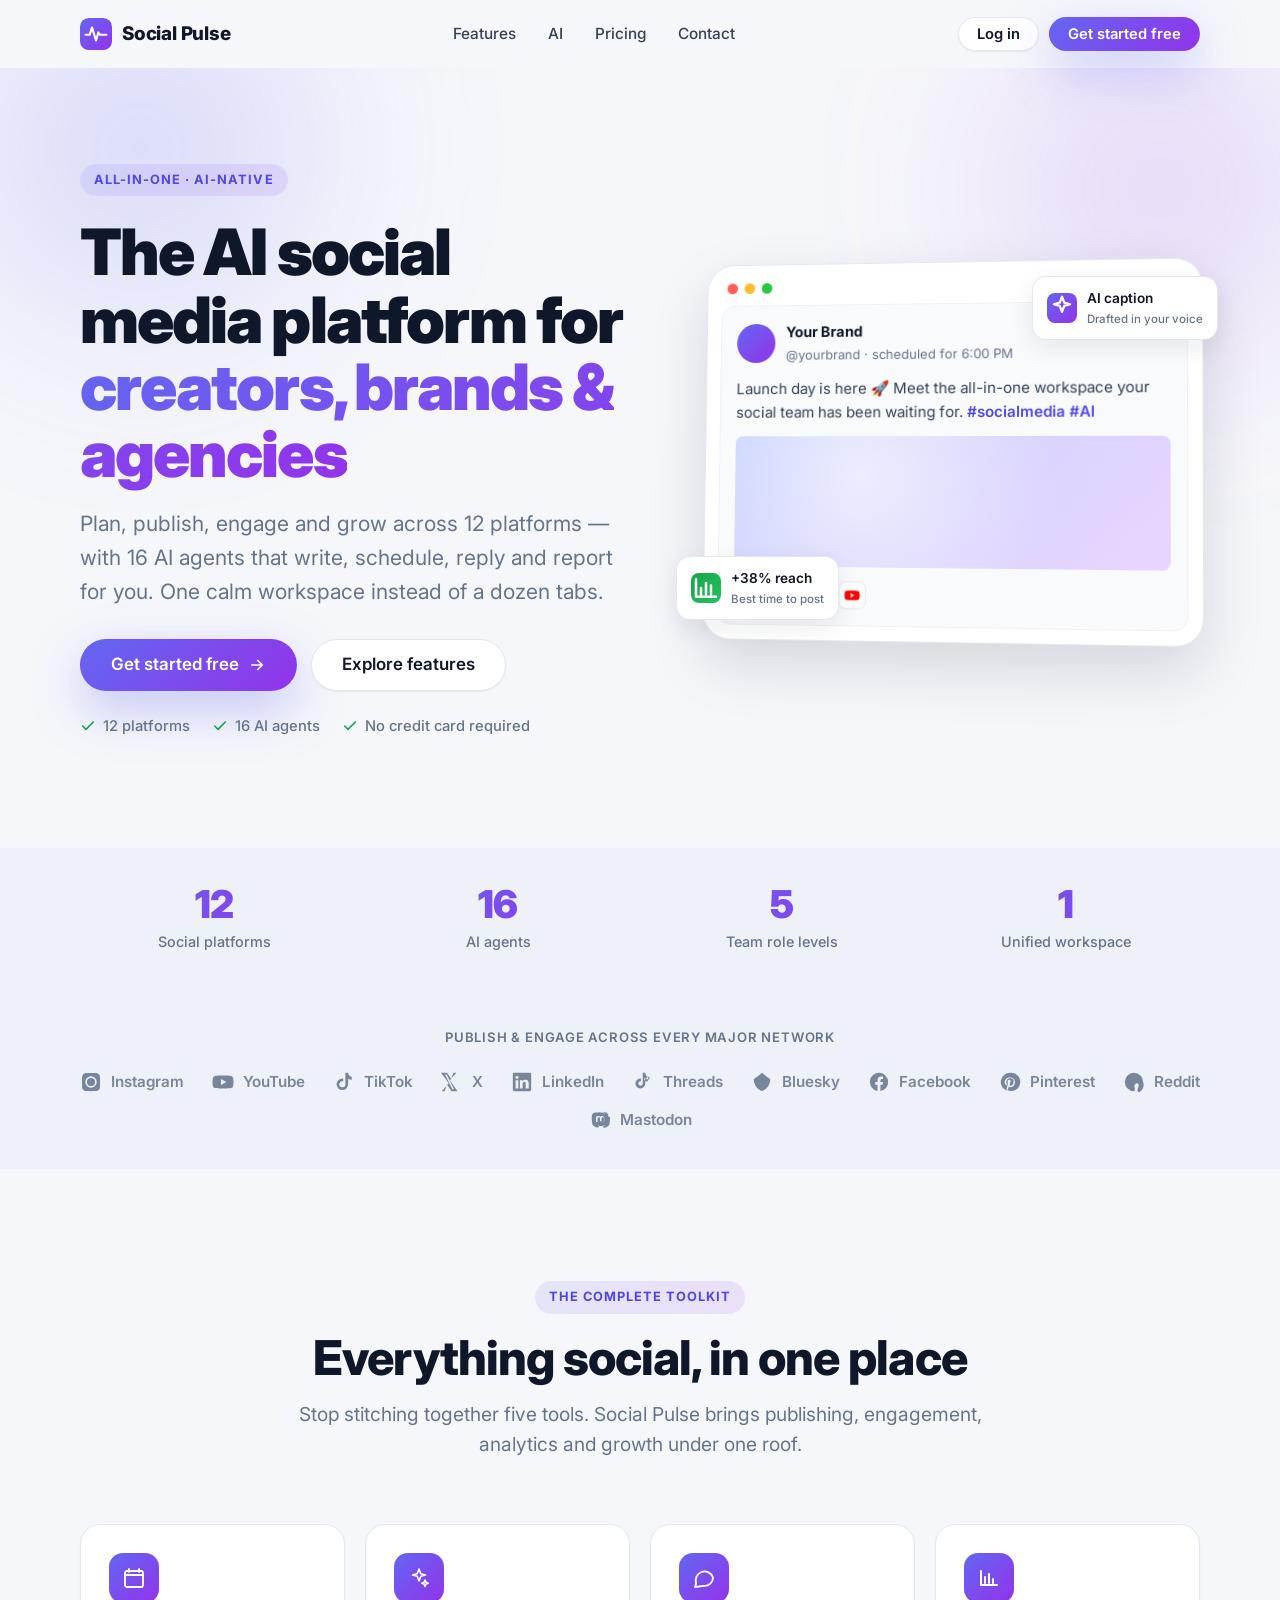
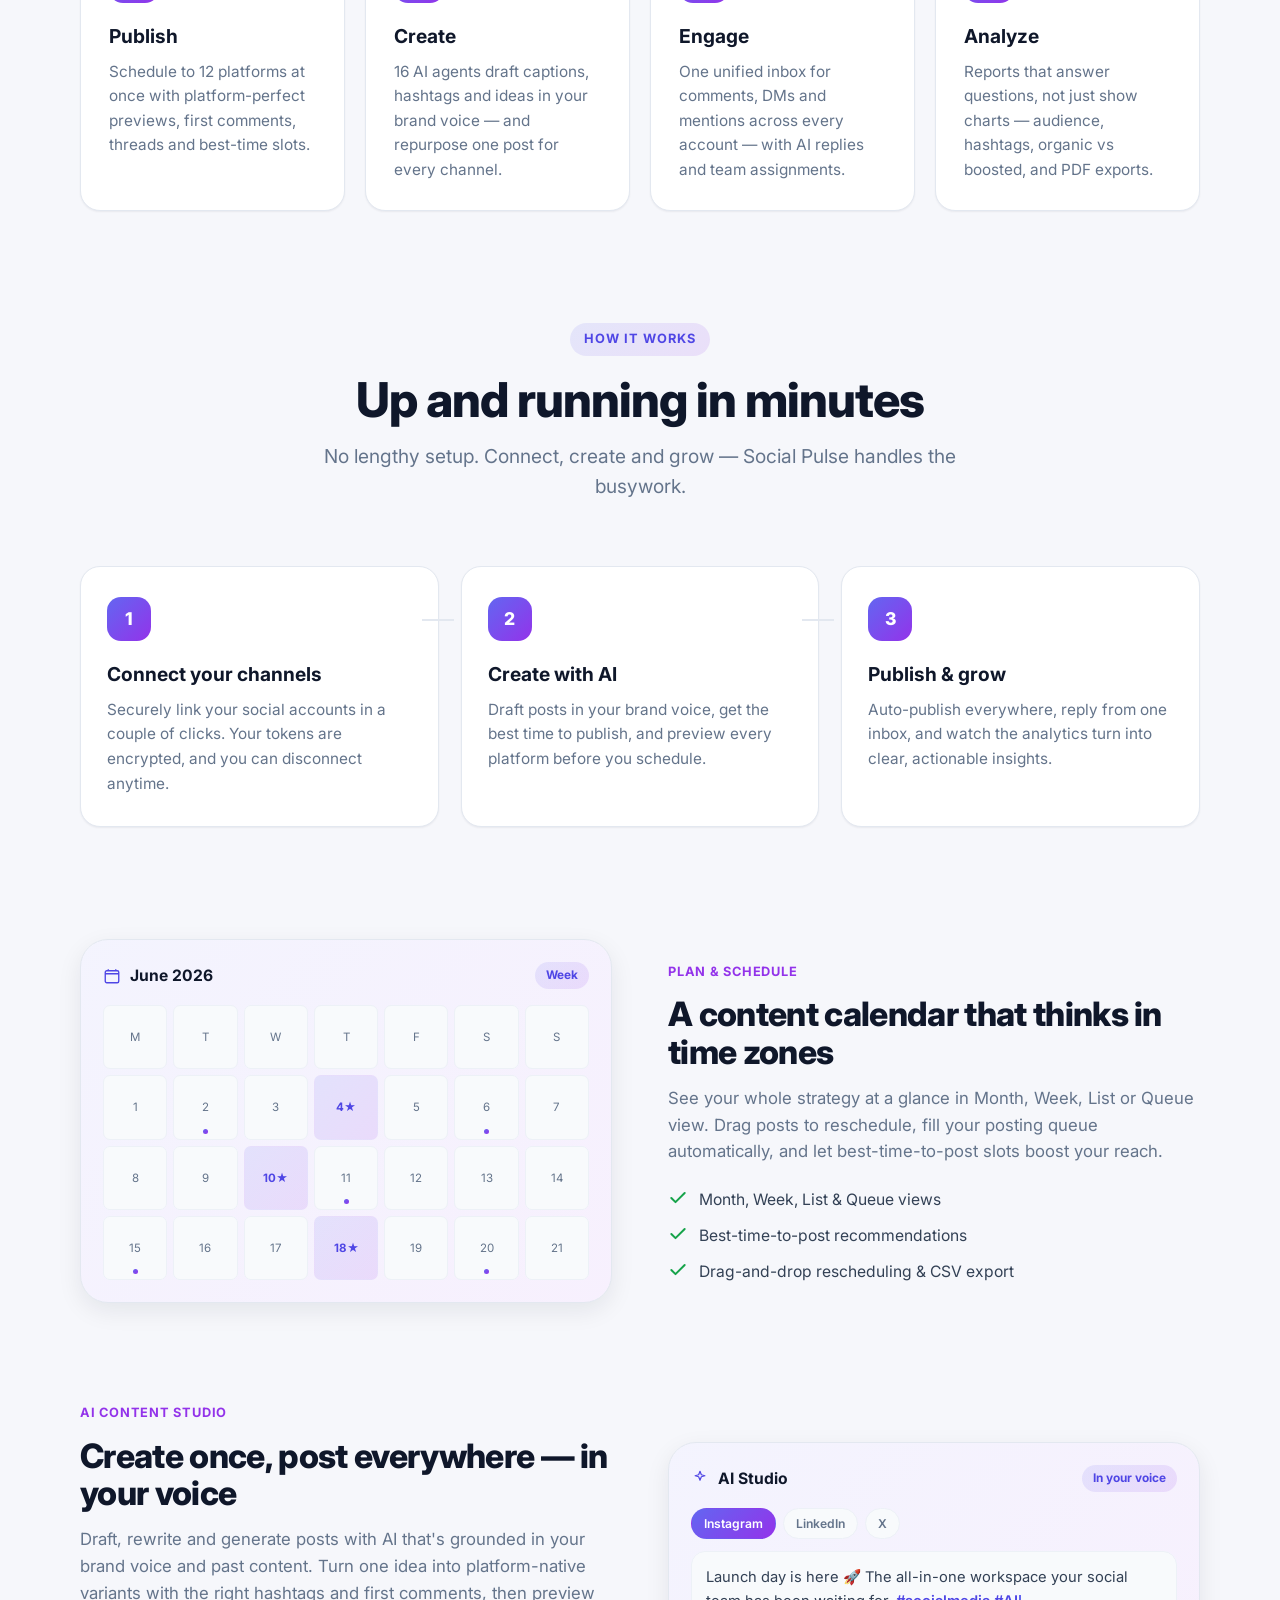
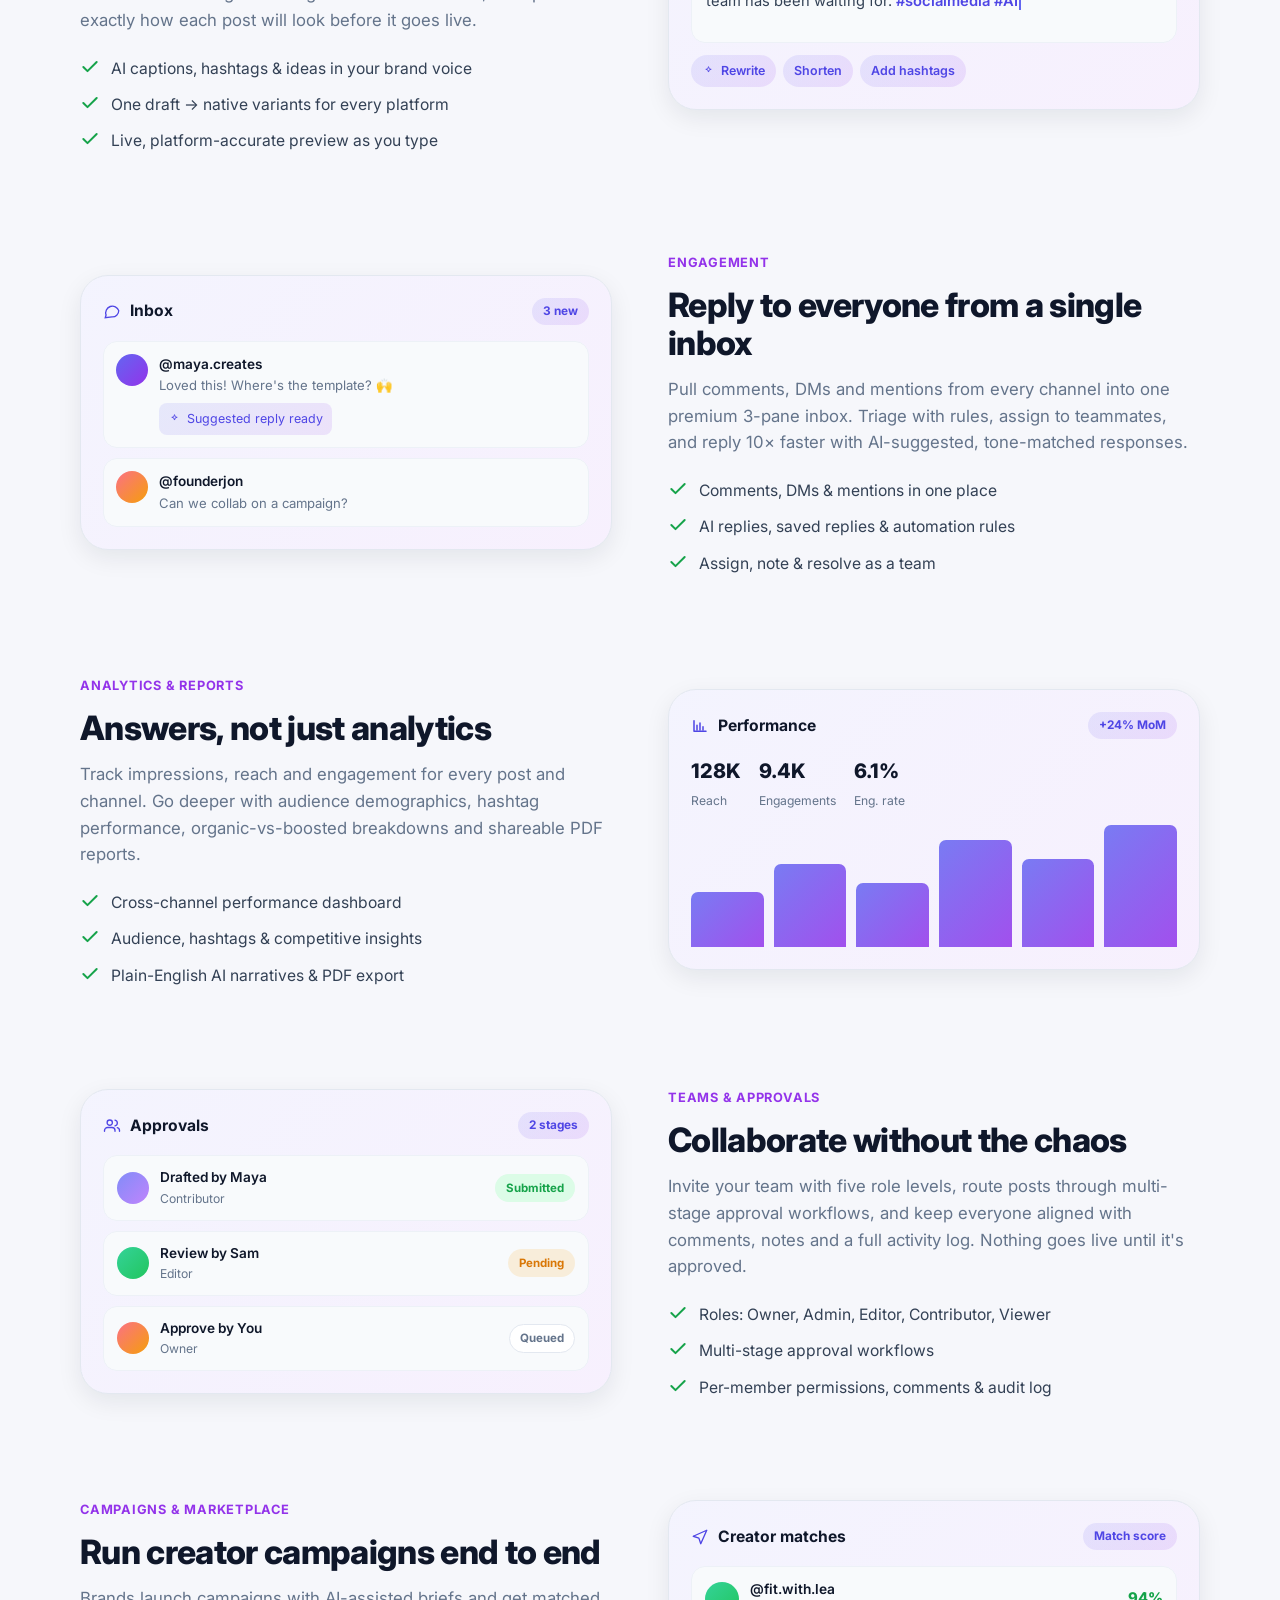
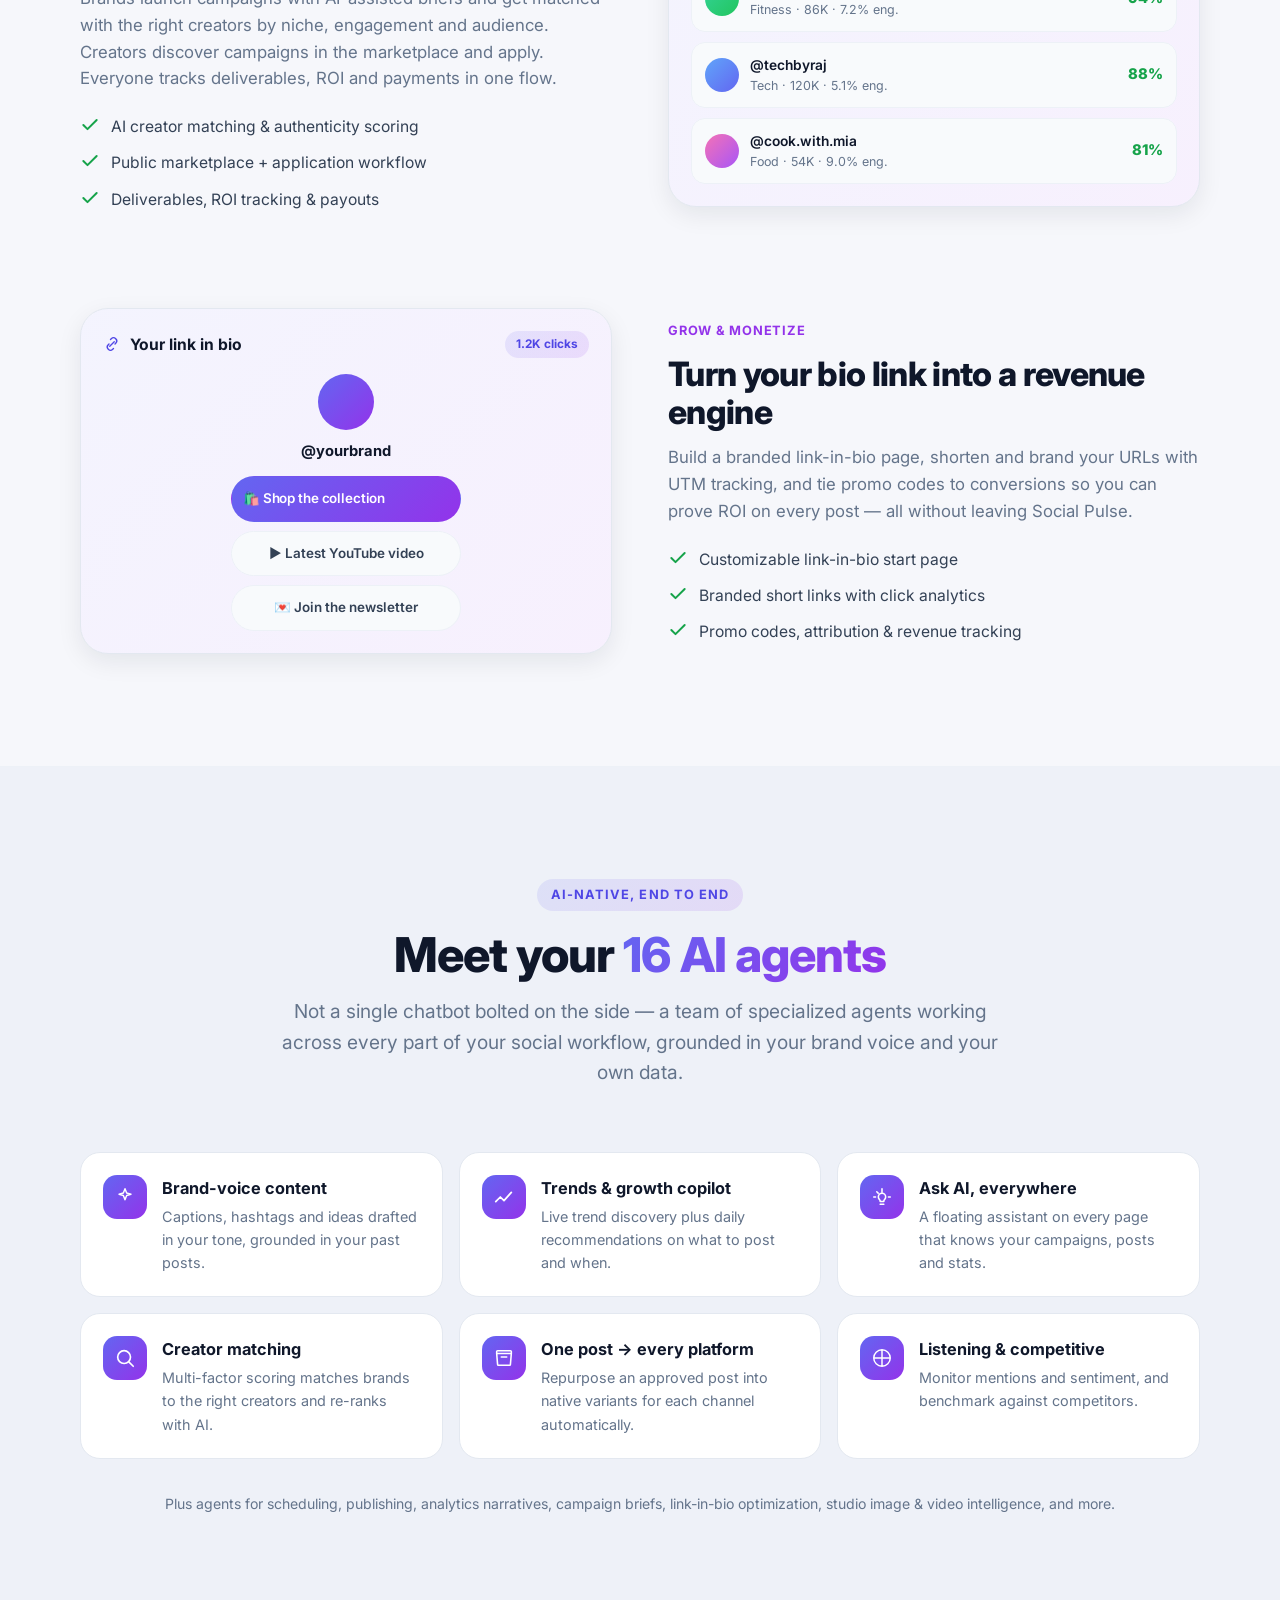
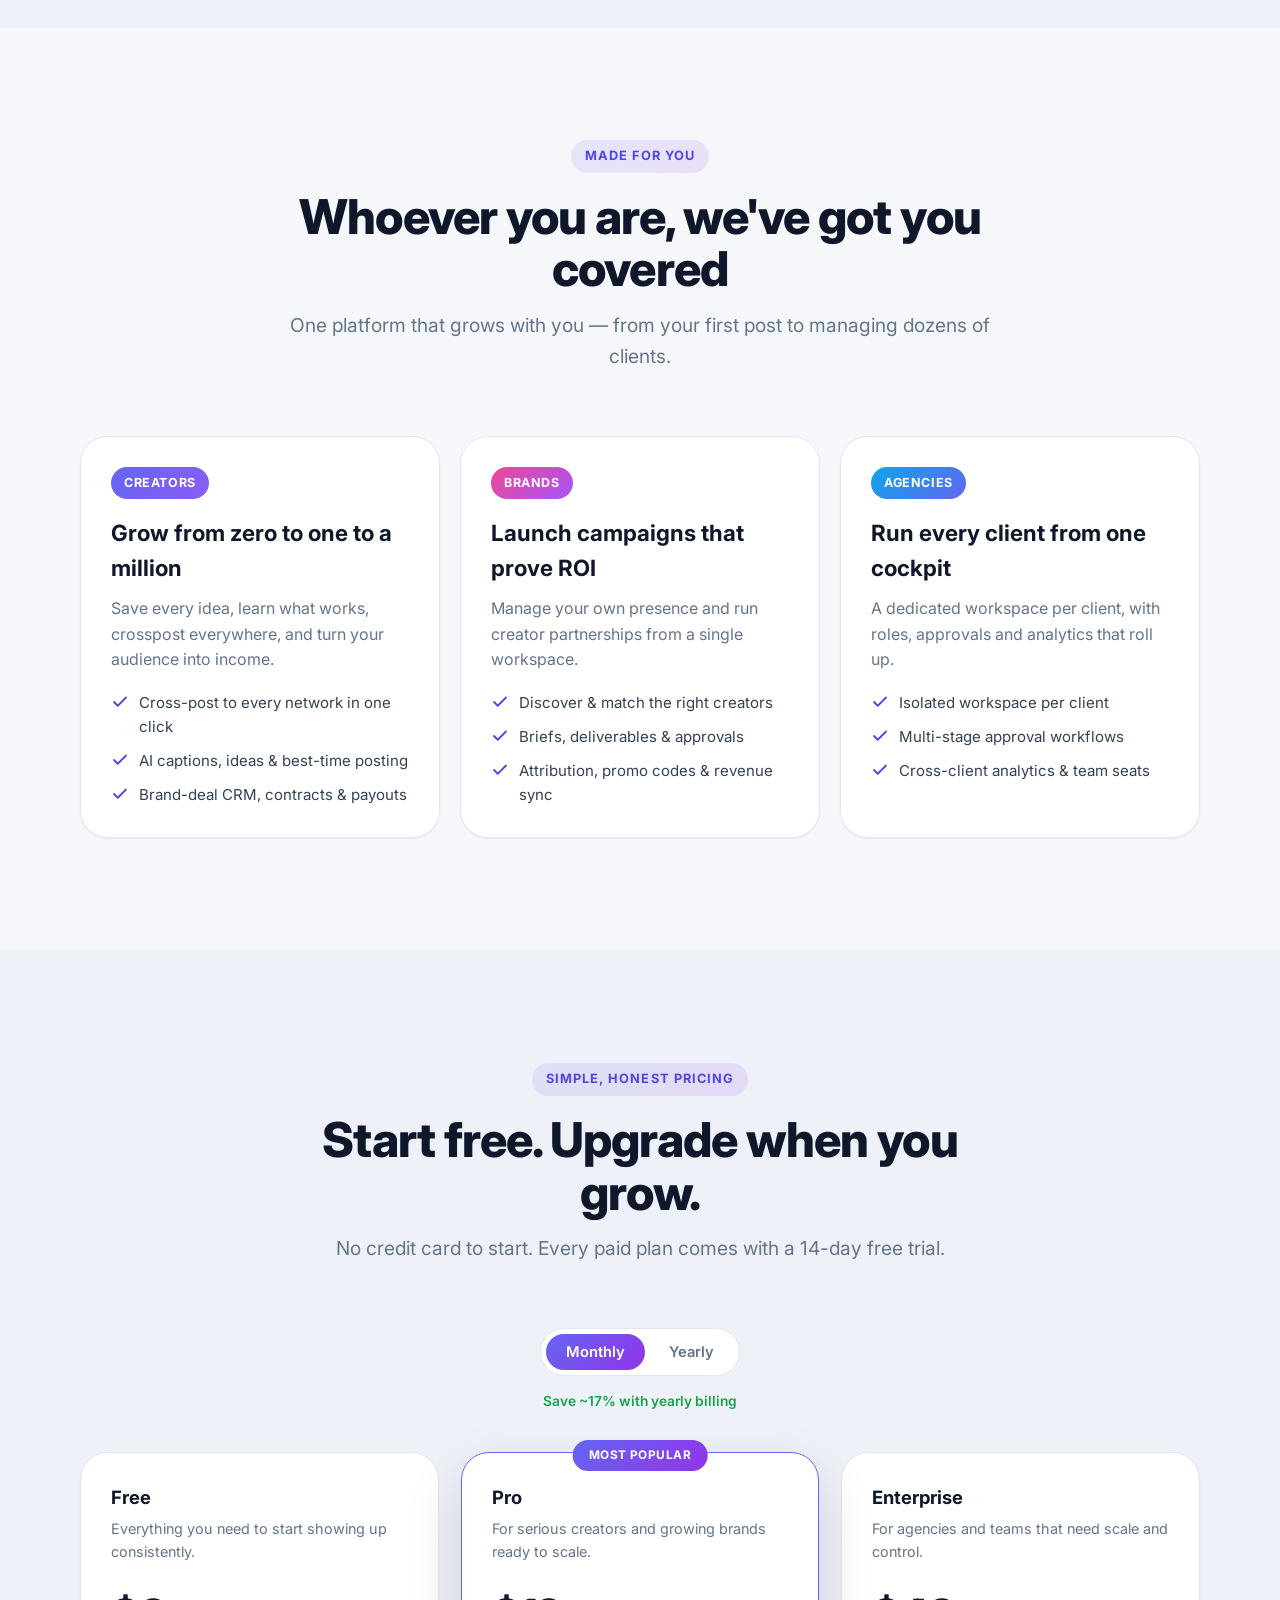
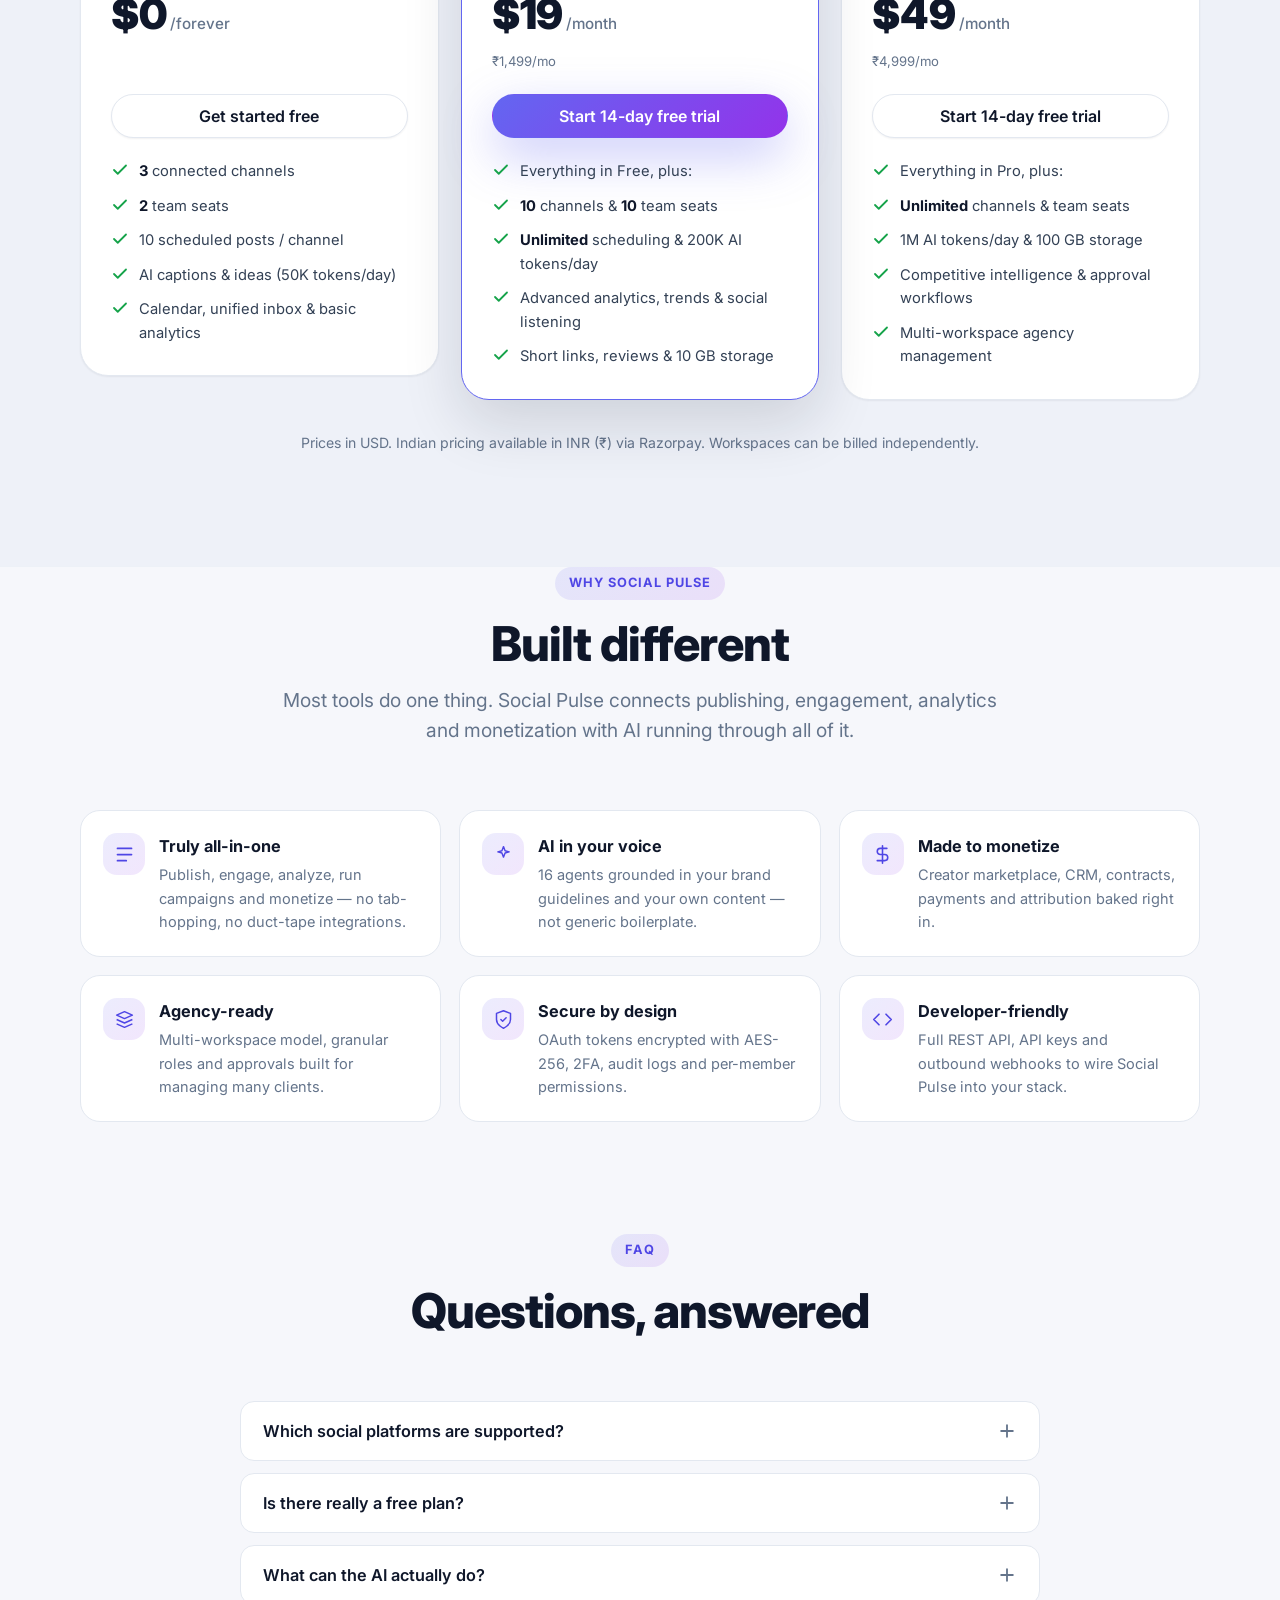
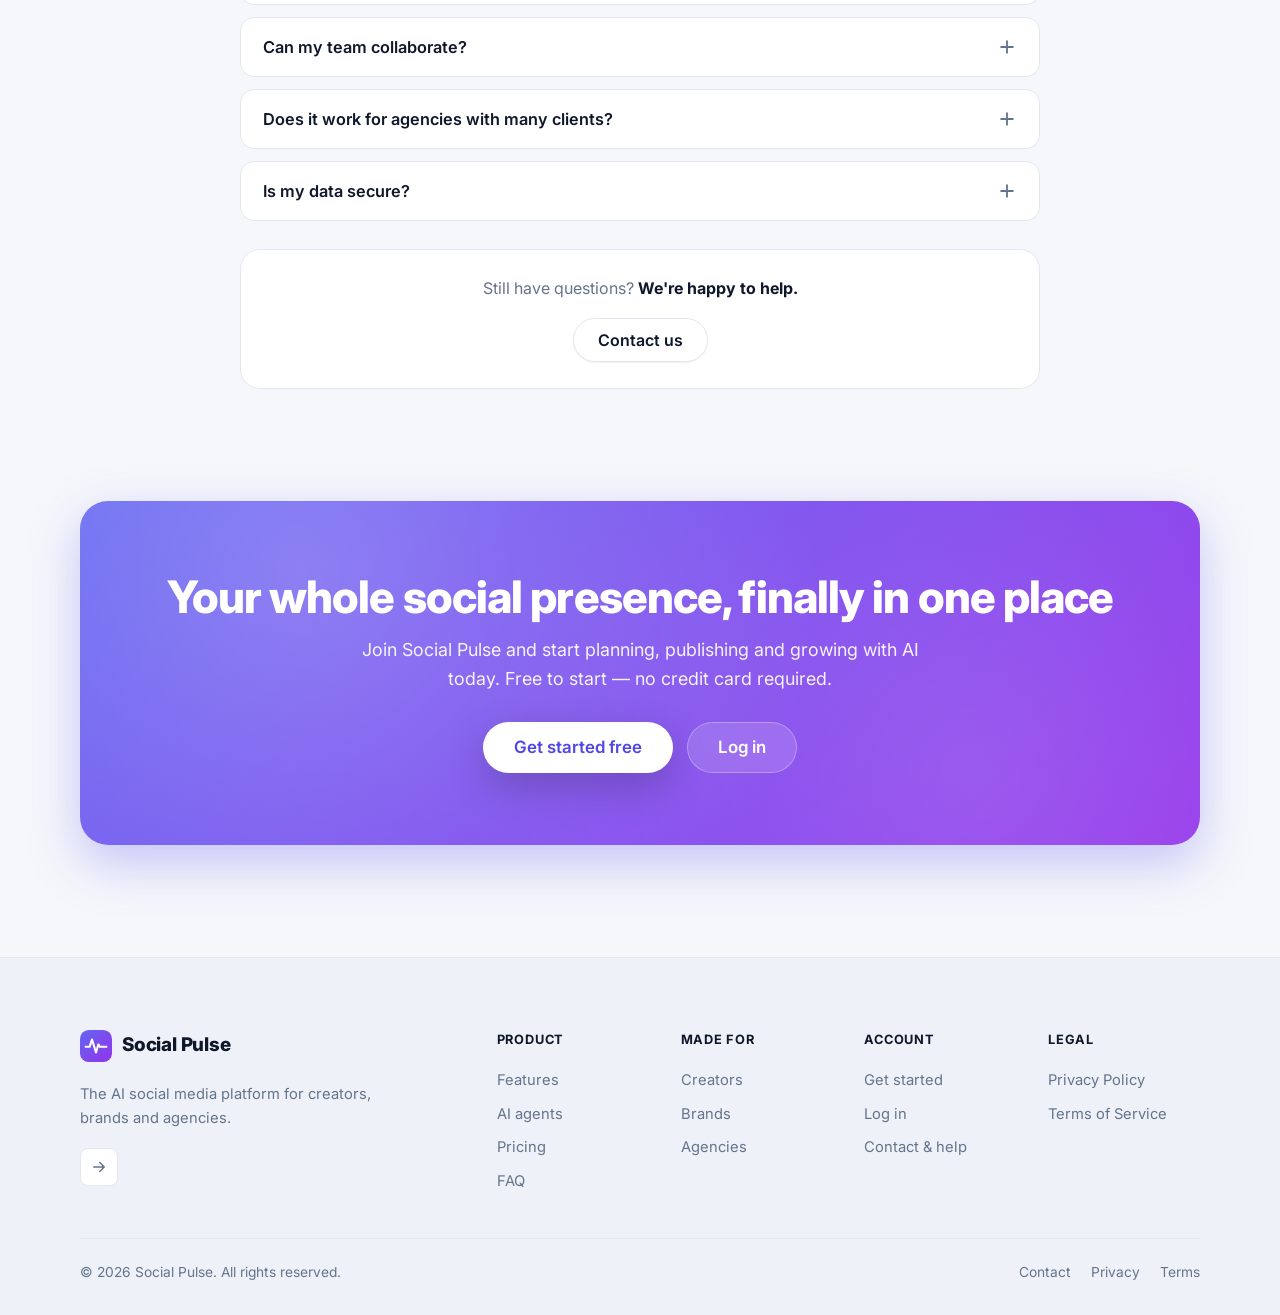
==== index.html @ da322bde "landing" ====
<!DOCTYPE html>
<html lang="en">
<head>
  <meta charset="UTF-8" />
  <meta name="viewport" content="width=device-width, initial-scale=1.0" />
  <script>document.documentElement.classList.add('js');</script>

  <!-- Primary SEO -->
  <title>Social Pulse — AI Social Media Management for Creators, Brands &amp; Agencies</title>
  <meta name="description" content="Social Pulse is the all-in-one AI social media platform. Schedule and publish to 12 platforms, reply from one unified inbox, run creator campaigns, and grow faster with 16 AI agents. Free plan — no credit card required." />
  <meta name="keywords" content="social media management, AI social media, schedule posts, social media scheduler, content calendar, creator marketplace, social media analytics, unified inbox, link in bio, Buffer alternative, Hootsuite alternative" />
  <meta name="author" content="Social Pulse" />
  <meta name="robots" content="index, follow, max-image-preview:large" />
  <meta name="theme-color" content="#6366f1" />
  <link rel="canonical" href="https://socialpulsecrm.com/" />

  <!-- Open Graph -->
  <meta property="og:type" content="website" />
  <meta property="og:site_name" content="Social Pulse" />
  <meta property="og:title" content="Social Pulse — AI Social Media Management for Creators, Brands &amp; Agencies" />
  <meta property="og:description" content="Plan, publish, engage and grow across 12 platforms — with 16 AI agents that write, schedule, reply and report for you. Free plan, no credit card." />
  <meta property="og:url" content="https://socialpulsecrm.com/" />
  <meta property="og:image" content="https://socialpulsecrm.com/assets/og-image.svg" />
  <meta property="og:image:type" content="image/svg+xml" />
  <meta property="og:image:width" content="1200" />
  <meta property="og:image:height" content="630" />
  <meta property="og:image:alt" content="Social Pulse — AI social media management platform" />

  <!-- Twitter -->
  <meta name="twitter:card" content="summary_large_image" />
  <meta name="twitter:title" content="Social Pulse — AI Social Media Management" />
  <meta name="twitter:description" content="Plan, publish, engage and grow across 12 platforms with 16 AI agents. Free plan, no credit card." />
  <meta name="twitter:image" content="https://socialpulsecrm.com/assets/og-image.svg" />

  <!-- Icons / manifest -->
  <link rel="icon" href="/assets/favicon.svg" type="image/svg+xml" />
  <link rel="apple-touch-icon" href="/assets/favicon.svg" />
  <link rel="manifest" href="/site.webmanifest" />

  <!-- Fonts (non-blocking) -->
  <link rel="preconnect" href="https://fonts.googleapis.com" />
  <link rel="preconnect" href="https://fonts.gstatic.com" crossorigin />
  <link rel="preload" as="style" href="https://fonts.googleapis.com/css2?family=Inter:wght@400;500;600;700;800;900&display=swap" onload="this.onload=null;this.rel='stylesheet'" />
  <noscript><link rel="stylesheet" href="https://fonts.googleapis.com/css2?family=Inter:wght@400;500;600;700;800;900&display=swap" /></noscript>

  <!-- Styles (modular — see /css) -->
  <link rel="stylesheet" href="/css/tokens.css" />
  <link rel="stylesheet" href="/css/base.css" />
  <link rel="stylesheet" href="/css/buttons.css" />
  <link rel="stylesheet" href="/css/nav.css" />
  <link rel="stylesheet" href="/css/hero.css" />
  <link rel="stylesheet" href="/css/features.css" />
  <link rel="stylesheet" href="/css/ai.css" />
  <link rel="stylesheet" href="/css/audience.css" />
  <link rel="stylesheet" href="/css/pricing.css" />
  <link rel="stylesheet" href="/css/faq.css" />
  <link rel="stylesheet" href="/css/footer.css" />

  <!-- Structured data -->
  <script type="application/ld+json">
  {
    "@context": "https://schema.org",
    "@graph": [
      {
        "@type": "Organization",
        "@id": "https://socialpulsecrm.com/#org",
        "name": "Social Pulse",
        "url": "https://socialpulsecrm.com/",
        "logo": "https://socialpulsecrm.com/assets/favicon.svg",
        "description": "All-in-one AI social media management platform for creators, brands and agencies.",
        "contactPoint": {
          "@type": "ContactPoint",
          "contactType": "customer support",
          "email": "support@socialpulsecrm.com",
          "url": "https://socialpulsecrm.com/contact/"
        }
      },
      {
        "@type": "SoftwareApplication",
        "name": "Social Pulse",
        "applicationCategory": "BusinessApplication",
        "operatingSystem": "Web",
        "url": "https://socialpulsecrm.com/",
        "description": "Schedule and publish to 12 platforms, reply from one unified inbox, run creator campaigns, and grow with 16 AI agents.",
        "offers": [
          { "@type": "Offer", "name": "Free", "price": "0", "priceCurrency": "USD" },
          { "@type": "Offer", "name": "Pro", "price": "19", "priceCurrency": "USD" },
          { "@type": "Offer", "name": "Enterprise", "price": "49", "priceCurrency": "USD" }
        ],
        "featureList": "Multi-platform scheduling, AI content generation, unified inbox, analytics and reports, creator campaigns and marketplace, team collaboration and approvals, link-in-bio"
      },
      {
        "@type": "FAQPage",
        "mainEntity": [
          { "@type": "Question", "name": "Which social platforms does Social Pulse support?", "acceptedAnswer": { "@type": "Answer", "text": "Social Pulse publishes to 12 platforms: Instagram, YouTube, TikTok, X (Twitter), LinkedIn, Threads, Bluesky, Facebook Pages, Facebook Groups, Pinterest, Reddit and Mastodon. You can also manage Email, WhatsApp and Google Business conversations from the unified inbox." } },
          { "@type": "Question", "name": "Is there a free plan?", "acceptedAnswer": { "@type": "Answer", "text": "Yes. The Free plan includes 3 connected channels, 2 team seats, AI assistance, the content calendar, the unified inbox and basic analytics — with no credit card required." } },
          { "@type": "Question", "name": "What can the AI do?", "acceptedAnswer": { "@type": "Answer", "text": "Social Pulse ships 16 AI agents that draft captions and hashtags in your brand voice, recommend the best time to post, surface trends, suggest replies, match creators to campaigns, repurpose one post into platform-native variants, and turn analytics into plain-English insights." } },
          { "@type": "Question", "name": "Can my team collaborate?", "acceptedAnswer": { "@type": "Answer", "text": "Yes. Invite teammates with five role levels (Owner, Admin, Editor, Contributor, Viewer), run multi-stage approval workflows, and customise permissions per member." } },
          { "@type": "Question", "name": "Can agencies manage multiple clients?", "acceptedAnswer": { "@type": "Answer", "text": "Yes. Agencies get a separate workspace per client, roles and approvals per workspace, shared channels, and cross-client analytics in one place." } },
          { "@type": "Question", "name": "Is my data secure?", "acceptedAnswer": { "@type": "Answer", "text": "All OAuth tokens are encrypted at rest with AES-256-GCM, data is stored in secured PostgreSQL databases, and you can disconnect any account or delete your data at any time." } }
        ]
      }
    ]
  }
  </script>
</head>

<body>
  <a class="skip-link" href="#main">Skip to content</a>

  <!-- ================= NAV ================= -->
  <header class="nav" id="nav">
    <div class="container nav__inner">
      <a class="brand" href="/" aria-label="Social Pulse home">
        <svg class="brand__mark" viewBox="0 0 40 40" fill="none" aria-hidden="true">
          <rect width="40" height="40" rx="11" fill="url(#bg)" />
          <path d="M7 21h5l3-9 5 16 3-10 2 3h8" stroke="#fff" stroke-width="2.6" stroke-linecap="round" stroke-linejoin="round" />
          <defs>
            <linearGradient id="bg" x1="0" y1="0" x2="40" y2="40" gradientUnits="userSpaceOnUse">
              <stop stop-color="#6366f1" /><stop offset="1" stop-color="#9333ea" />
            </linearGradient>
          </defs>
        </svg>
        Social Pulse
      </a>

      <nav class="nav__links" aria-label="Primary">
        <a href="#features">Features</a>
        <a href="#ai">AI</a>
        <a href="#pricing">Pricing</a>
        <a href="/contact/">Contact</a>
      </nav>

      <div class="nav__actions">
        <a class="btn btn-ghost btn-sm" href="https://app.socialpulsecrm.com/login">Log in</a>
        <a class="btn btn-primary btn-sm" href="https://app.socialpulsecrm.com/register">Get started free</a>
      </div>

      <button class="nav__toggle" id="navToggle" aria-label="Toggle menu" aria-expanded="false" aria-controls="navMobile">
        <span></span><span></span><span></span>
      </button>
    </div>

    <div class="nav__mobile" id="navMobile">
      <a href="#features">Features</a>
      <a href="#ai">AI</a>
      <a href="#audience">Who it's for</a>
      <a href="#pricing">Pricing</a>
      <a href="#faq">FAQ</a>
      <a href="/contact/">Contact</a>
      <div class="nav__mobile-sep"></div>
      <a class="btn btn-ghost" href="https://app.socialpulsecrm.com/login">Log in</a>
      <a class="btn btn-primary" href="https://app.socialpulsecrm.com/register">Get started free</a>
    </div>
  </header>

  <main id="main">
    <!-- ================= HERO ================= -->
    <section class="hero">
      <div class="hero__glow" aria-hidden="true"></div>
      <div class="container hero__grid">
        <div class="hero__copy reveal">
          <span class="eyebrow">All-in-one · AI-native</span>
          <h1>The AI social media platform for <span class="gradient-text">creators, brands &amp; agencies</span></h1>
          <p class="hero__sub">Plan, publish, engage and grow across 12 platforms — with 16 AI agents that write, schedule, reply and report for you. One calm workspace instead of a dozen tabs.</p>
          <div class="hero__cta">
            <a class="btn btn-primary btn-lg" href="https://app.socialpulsecrm.com/register">
              Get started free
              <svg viewBox="0 0 24 24" fill="none" aria-hidden="true"><path d="M5 12h14M13 6l6 6-6 6" stroke="currentColor" stroke-width="2.2" stroke-linecap="round" stroke-linejoin="round"/></svg>
            </a>
            <a class="btn btn-ghost btn-lg" href="#features">Explore features</a>
          </div>
          <div class="hero__trust">
            <span><svg viewBox="0 0 24 24" fill="none" aria-hidden="true"><path d="M20 6 9 17l-5-5" stroke="currentColor" stroke-width="2.4" stroke-linecap="round" stroke-linejoin="round"/></svg> 12 platforms</span>
            <span><svg viewBox="0 0 24 24" fill="none" aria-hidden="true"><path d="M20 6 9 17l-5-5" stroke="currentColor" stroke-width="2.4" stroke-linecap="round" stroke-linejoin="round"/></svg> 16 AI agents</span>
            <span><svg viewBox="0 0 24 24" fill="none" aria-hidden="true"><path d="M20 6 9 17l-5-5" stroke="currentColor" stroke-width="2.4" stroke-linecap="round" stroke-linejoin="round"/></svg> No credit card required</span>
          </div>
        </div>

        <!-- product mock -->
        <div class="hero__media reveal" aria-hidden="true">
          <div class="mock">
            <div class="mock__bar"><i></i><i></i><i></i></div>
            <div class="mock__post">
              <div class="mock__row">
                <div class="mock__avatar"></div>
                <div>
                  <div class="mock__name">Your Brand</div>
                  <div class="mock__handle">@yourbrand · scheduled for 6:00 PM</div>
                </div>
              </div>
              <p class="mock__text">Launch day is here 🚀 Meet the all-in-one workspace your social team has been waiting for. <b>#socialmedia</b> <b>#AI</b></p>
              <div class="mock__media"></div>
              <div class="mock__channels">
                <i><svg viewBox="0 0 24 24" fill="currentColor" style="color:#E1306C"><path d="M12 2.2c3.2 0 3.6 0 4.9.07 1.2.06 1.8.25 2.2.42.6.22 1 .48 1.4.9.5.4.7.8.9 1.4.2.5.4 1.1.4 2.3.1 1.3.1 1.6.1 4.8s0 3.6-.1 4.9c0 1.2-.2 1.8-.4 2.2a3.8 3.8 0 0 1-.9 1.4c-.4.5-.8.7-1.4.9-.4.2-1 .4-2.2.4-1.3.1-1.7.1-4.9.1s-3.6 0-4.9-.1c-1.2 0-1.8-.2-2.2-.4a3.8 3.8 0 0 1-1.4-.9 3.8 3.8 0 0 1-.9-1.4c-.2-.4-.4-1-.4-2.2C2.2 15.6 2.2 15.2 2.2 12s0-3.6.1-4.9c0-1.2.2-1.8.4-2.2.2-.6.5-1 .9-1.4.4-.5.8-.7 1.4-.9.4-.2 1-.4 2.2-.4C8.4 2.2 8.8 2.2 12 2.2Zm0 3.6a6.2 6.2 0 1 0 0 12.4 6.2 6.2 0 0 0 0-12.4Zm0 1.8a4.4 4.4 0 1 1 0 8.8 4.4 4.4 0 0 1 0-8.8Zm6.4-3.1a1.45 1.45 0 1 1 0 2.9 1.45 1.45 0 0 1 0-2.9Z"/></svg></i>
                <i><svg viewBox="0 0 24 24" fill="currentColor" style="color:#0A66C2"><path d="M20.5 2h-17A1.5 1.5 0 0 0 2 3.5v17A1.5 1.5 0 0 0 3.5 22h17a1.5 1.5 0 0 0 1.5-1.5v-17A1.5 1.5 0 0 0 20.5 2ZM8 19H5v-9h3v9Zm-1.5-10.3a1.75 1.75 0 1 1 0-3.5 1.75 1.75 0 0 1 0 3.5ZM19 19h-3v-4.7c0-1.1 0-2.5-1.5-2.5s-1.8 1.2-1.8 2.4V19h-3v-9h2.9v1.2h.1a3.2 3.2 0 0 1 2.9-1.6c3.1 0 3.7 2 3.7 4.7V19Z"/></svg></i>
                <i><svg viewBox="0 0 24 24" fill="currentColor" style="color:#000"><path d="M13.5 2h3.2l-7 8 8.3 12h-6.5l-5-7.4L4 22H.8l7.6-8.6L0 2h6.6l4.6 6.8L13.5 2Zm-1.1 18h1.8L6.2 3.8H4.3L12.4 20Z"/></svg></i>
                <i><svg viewBox="0 0 24 24" fill="currentColor" style="color:#FF0000"><path d="M23 7.5a3 3 0 0 0-2.1-2.1C19 4.9 12 4.9 12 4.9s-7 0-8.9.5A3 3 0 0 0 1 7.5 31 31 0 0 0 .5 12 31 31 0 0 0 1 16.5a3 3 0 0 0 2.1 2.1c1.9.5 8.9.5 8.9.5s7 0 8.9-.5a3 3 0 0 0 2.1-2.1c.4-1.5.5-4.5.5-4.5s0-3-.5-4.5ZM9.8 15.3V8.7l5.7 3.3-5.7 3.3Z"/></svg></i>
              </div>
            </div>
          </div>
          <div class="chip chip--ai">
            <span class="chip__icon"><svg viewBox="0 0 24 24" fill="none"><path d="m12 3 1.8 4.7L18.5 9l-4.7 1.3L12 15l-1.8-4.7L5.5 9l4.7-1.3L12 3Z" stroke="currentColor" stroke-width="1.8" stroke-linejoin="round"/></svg></span>
            <span>AI caption<small>Drafted in your voice</small></span>
          </div>
          <div class="chip chip--stat">
            <span class="chip__icon"><svg viewBox="0 0 24 24" fill="none"><path d="M4 19V5m0 14h16M8 17v-5m4 5V8m4 9v-7" stroke="currentColor" stroke-width="2" stroke-linecap="round" stroke-linejoin="round"/></svg></span>
            <span>+38% reach<small>Best time to post</small></span>
          </div>
        </div>
      </div>
    </section>

    <!-- ================= STATS BAND ================= -->
    <section class="stats-band">
      <div class="container">
        <div class="stats-band__grid">
          <div class="stat-item reveal"><b class="gradient-text">12</b><span>Social platforms</span></div>
          <div class="stat-item reveal"><b class="gradient-text">16</b><span>AI agents</span></div>
          <div class="stat-item reveal"><b class="gradient-text">5</b><span>Team role levels</span></div>
          <div class="stat-item reveal"><b class="gradient-text">1</b><span>Unified workspace</span></div>
        </div>
      </div>
    </section>

    <!-- ================= LOGO STRIP ================= -->
    <section class="logos">
      <div class="container">
        <p class="logos__label">Publish &amp; engage across every major network</p>
        <div class="logos__row">
          <span><svg viewBox="0 0 24 24" fill="currentColor"><path d="M12 2.2c3.2 0 3.6 0 4.9.07 1.2.06 1.8.25 2.2.42.6.22 1 .48 1.4.9.5.4.7.8.9 1.4.2.5.4 1.1.4 2.3.1 1.3.1 1.6.1 4.8s0 3.6-.1 4.9c0 1.2-.2 1.8-.4 2.2a3.8 3.8 0 0 1-.9 1.4c-.4.5-.8.7-1.4.9-.4.2-1 .4-2.2.4-1.3.1-1.7.1-4.9.1s-3.6 0-4.9-.1c-1.2 0-1.8-.2-2.2-.4a3.8 3.8 0 0 1-1.4-.9 3.8 3.8 0 0 1-.9-1.4c-.2-.4-.4-1-.4-2.2C2.2 15.6 2.2 15.2 2.2 12s0-3.6.1-4.9c0-1.2.2-1.8.4-2.2.2-.6.5-1 .9-1.4.4-.5.8-.7 1.4-.9.4-.2 1-.4 2.2-.4C8.4 2.2 8.8 2.2 12 2.2Zm0 3.6a6.2 6.2 0 1 0 0 12.4 6.2 6.2 0 0 0 0-12.4Zm0 1.8a4.4 4.4 0 1 1 0 8.8 4.4 4.4 0 0 1 0-8.8Zm6.4-3.1a1.45 1.45 0 1 1 0 2.9 1.45 1.45 0 0 1 0-2.9Z"/></svg> Instagram</span>
          <span><svg viewBox="0 0 24 24" fill="currentColor"><path d="M23 7.5a3 3 0 0 0-2.1-2.1C19 4.9 12 4.9 12 4.9s-7 0-8.9.5A3 3 0 0 0 1 7.5 31 31 0 0 0 .5 12 31 31 0 0 0 1 16.5a3 3 0 0 0 2.1 2.1c1.9.5 8.9.5 8.9.5s7 0 8.9-.5a3 3 0 0 0 2.1-2.1c.4-1.5.5-4.5.5-4.5s0-3-.5-4.5ZM9.8 15.3V8.7l5.7 3.3-5.7 3.3Z"/></svg> YouTube</span>
          <span><svg viewBox="0 0 24 24" fill="currentColor"><path d="M16.5 2c.3 2.4 1.6 4.2 4 4.6v2.8c-1.4.1-2.7-.3-4-1v6.1a6.3 6.3 0 1 1-6.3-6.3c.3 0 .6 0 .9.1v3a3.3 3.3 0 1 0 2.4 3.2V2h3Z"/></svg> TikTok</span>
          <span><svg viewBox="0 0 24 24" fill="currentColor"><path d="M13.5 2h3.2l-7 8 8.3 12h-6.5l-5-7.4L4 22H.8l7.6-8.6L0 2h6.6l4.6 6.8L13.5 2Zm-1.1 18h1.8L6.2 3.8H4.3L12.4 20Z"/></svg> X</span>
          <span><svg viewBox="0 0 24 24" fill="currentColor"><path d="M20.5 2h-17A1.5 1.5 0 0 0 2 3.5v17A1.5 1.5 0 0 0 3.5 22h17a1.5 1.5 0 0 0 1.5-1.5v-17A1.5 1.5 0 0 0 20.5 2ZM8 19H5v-9h3v9Zm-1.5-10.3a1.75 1.75 0 1 1 0-3.5 1.75 1.75 0 0 1 0 3.5ZM19 19h-3v-4.7c0-1.1 0-2.5-1.5-2.5s-1.8 1.2-1.8 2.4V19h-3v-9h2.9v1.2h.1a3.2 3.2 0 0 1 2.9-1.6c3.1 0 3.7 2 3.7 4.7V19Z"/></svg> LinkedIn</span>
          <span><svg viewBox="0 0 24 24" fill="currentColor"><path d="M17.3 11.6c-.2 0-.3-.1-.5-.1-2.6-.5-3.7-2.2-4.1-3.3 1 .1 2-.1 2.9-.6a4 4 0 0 0 1.4-1.3c-.6-.4-1.1-.9-1.5-1.5-.6-.9-.9-2-.9-3h-2.9v11.7c0 1.3-1 2.4-2.4 2.4a2.4 2.4 0 0 1-1.2-4.5 2.4 2.4 0 0 1 1.6-.2v-3a5.4 5.4 0 1 0 4.8 5.3v-5.7a7.7 7.7 0 0 0 4.4 1.4v-2.9c-.5 0-1 0-1.1-.2Z"/></svg> Threads</span>
          <span><svg viewBox="0 0 24 24" fill="currentColor"><path d="M12 2c3.5 3.4 6.6 5 9 6.9 0 5.6-3.6 11-9 13C6.6 19.9 3 14.5 3 8.9 5.4 7 8.5 5.4 12 2Z"/></svg> Bluesky</span>
          <span><svg viewBox="0 0 24 24" fill="currentColor"><path d="M22 12a10 10 0 1 0-11.6 9.9v-7H7.9V12h2.5V9.8c0-2.5 1.5-3.9 3.8-3.9 1.1 0 2.2.2 2.2.2v2.5h-1.3c-1.2 0-1.6.8-1.6 1.6V12h2.8l-.4 2.9h-2.4v7A10 10 0 0 0 22 12Z"/></svg> Facebook</span>
          <span><svg viewBox="0 0 24 24" fill="currentColor"><path d="M12 2a10 10 0 0 0-3.5 19.4c-.1-.8-.2-2 0-2.9l1.2-5s-.3-.6-.3-1.5c0-1.4.8-2.4 1.8-2.4.9 0 1.3.6 1.3 1.4 0 .9-.5 2.1-.8 3.3-.2.9.5 1.7 1.4 1.7 1.7 0 2.9-2.1 2.9-4.7 0-2-1.3-3.4-3.7-3.4a4.2 4.2 0 0 0-4.4 4.2c0 .8.3 1.4.7 1.8.2.2.2.3.1.5l-.2.9c-.1.3-.3.4-.6.2-1.1-.5-1.7-1.8-1.7-3.3 0-2.7 2-5.2 5.8-5.2 3 0 5.4 2.2 5.4 5.1 0 3-1.9 5.5-4.6 5.5-.9 0-1.7-.5-2-1l-.6 2.2c-.2.8-.7 1.7-1 2.3A10 10 0 1 0 12 2Z"/></svg> Pinterest</span>
          <span><svg viewBox="0 0 24 24" fill="currentColor"><path d="M22 12a10 10 0 1 0-10 10c.3 0 .6 0 .9-.1a1.7 1.7 0 0 1-.1-.7c0-.4.2-2 .2-2s-.5-.9-.5-2.2c0-2 1.2-3.6 2.7-3.6 1.3 0 1.9 1 1.9 2.1 0 1.3-.8 3.2-1.3 5-.3 1.5.8 2.6 2.2 2.6A10 10 0 0 0 22 12Z"/></svg> Reddit</span>
          <span><svg viewBox="0 0 24 24" fill="currentColor"><path d="M21.3 8.5c0-3.6-2.4-4.6-2.4-4.6A19 19 0 0 0 14 3l-.1.1c2.8.8 4.1 2.1 4.1 2.1A14 14 0 0 0 4.6 5.4a13 13 0 0 1 5.7-1.5h.1A19 19 0 0 0 5.4 4S3 4.9 3 8.5c0 0 0 4.7.5 7.6.3 1.9 3.3 4 6.5 4.1 0 0 .5-.6 1-1.2-1.9-.6-2.6-1.7-2.6-1.7l.6.3.1.1h.1a8.6 8.6 0 0 0 5.5.8 7 7 0 0 0 2.8-1l.1-.1s-.7 1.2-2.7 1.8c.4.6 1 1.2 1 1.2 3.2-.1 6.2-2.2 6.5-4.1.5-2.9.5-7.6.5-7.6Zm-5 5.4v-3.6c0-.8-.5-1.3-1.2-1.3-.8 0-1.2.5-1.4 1.2v3.2H12v-3.2c-.2-.7-.6-1.2-1.4-1.2-.7 0-1.2.5-1.2 1.3v3.6H7.6V10c0-1.4 1-2.4 2.4-2.4 1.3 0 1.7.6 2 1l.1.2.1-.2c.3-.4.7-1 2-1 1.4 0 2.4 1 2.4 2.4v3.9h-1.4Z"/></svg> Mastodon</span>
        </div>
      </div>
    </section>

    <!-- ================= PILLARS ================= -->
    <section class="section-pad" id="features">
      <div class="container">
        <div class="section-head reveal">
          <span class="eyebrow">The complete toolkit</span>
          <h2>Everything social, in one place</h2>
          <p>Stop stitching together five tools. Social Pulse brings publishing, engagement, analytics and growth under one roof.</p>
        </div>
        <div class="pillars__grid">
          <article class="pillar reveal">
            <div class="pillar__icon"><svg viewBox="0 0 24 24" fill="none"><path d="M3 9h18M7 3v3m10-3v3M5 5h14a2 2 0 0 1 2 2v12a2 2 0 0 1-2 2H5a2 2 0 0 1-2-2V7a2 2 0 0 1 2-2Z" stroke="currentColor" stroke-width="1.8" stroke-linecap="round"/></svg></div>
            <h3>Publish</h3>
            <p>Schedule to 12 platforms at once with platform-perfect previews, first comments, threads and best-time slots.</p>
          </article>
          <article class="pillar reveal">
            <div class="pillar__icon"><svg viewBox="0 0 24 24" fill="none"><path d="m12 3 1.8 4.7L18.5 9l-4.7 1.3L12 15l-1.8-4.7L5.5 9l4.7-1.3L12 3Zm6 11 .9 2.3 2.3.9-2.3.9-.9 2.3-.9-2.3-2.3-.9 2.3-.9.9-2.3Z" stroke="currentColor" stroke-width="1.6" stroke-linejoin="round"/></svg></div>
            <h3>Create</h3>
            <p>16 AI agents draft captions, hashtags and ideas in your brand voice — and repurpose one post for every channel.</p>
          </article>
          <article class="pillar reveal">
            <div class="pillar__icon"><svg viewBox="0 0 24 24" fill="none"><path d="M21 11.5a8.4 8.4 0 0 1-9 8.4L3 21l1.1-3.6A8.4 8.4 0 1 1 21 11.5Z" stroke="currentColor" stroke-width="1.8" stroke-linejoin="round"/></svg></div>
            <h3>Engage</h3>
            <p>One unified inbox for comments, DMs and mentions across every account — with AI replies and team assignments.</p>
          </article>
          <article class="pillar reveal">
            <div class="pillar__icon"><svg viewBox="0 0 24 24" fill="none"><path d="M4 19V5m0 14h16M8 17v-6m4 6V8m4 9v-4" stroke="currentColor" stroke-width="2" stroke-linecap="round" stroke-linejoin="round"/></svg></div>
            <h3>Analyze</h3>
            <p>Reports that answer questions, not just show charts — audience, hashtags, organic vs boosted, and PDF exports.</p>
          </article>
        </div>
      </div>
    </section>

    <!-- ================= HOW IT WORKS ================= -->
    <section class="section-pad" style="padding-top:0">
      <div class="container">
        <div class="section-head reveal">
          <span class="eyebrow">How it works</span>
          <h2>Up and running in minutes</h2>
          <p>No lengthy setup. Connect, create and grow — Social Pulse handles the busywork.</p>
        </div>
        <div class="how__grid">
          <article class="how__step reveal">
            <div class="how__num">1</div>
            <h3>Connect your channels</h3>
            <p>Securely link your social accounts in a couple of clicks. Your tokens are encrypted, and you can disconnect anytime.</p>
          </article>
          <article class="how__step reveal">
            <div class="how__num">2</div>
            <h3>Create with AI</h3>
            <p>Draft posts in your brand voice, get the best time to publish, and preview every platform before you schedule.</p>
          </article>
          <article class="how__step reveal">
            <div class="how__num">3</div>
            <h3>Publish &amp; grow</h3>
            <p>Auto-publish everywhere, reply from one inbox, and watch the analytics turn into clear, actionable insights.</p>
          </article>
        </div>
      </div>
    </section>

    <!-- ================= FEATURE ROWS ================= -->
    <section class="section-pad" style="padding-top:0">
      <div class="container features">
        <!-- Calendar -->
        <div class="frow reveal">
          <div class="frow__text">
            <span class="frow__tag">Plan &amp; schedule</span>
            <h3>A content calendar that thinks in time zones</h3>
            <p>See your whole strategy at a glance in Month, Week, List or Queue view. Drag posts to reschedule, fill your posting queue automatically, and let best-time-to-post slots boost your reach.</p>
            <ul class="frow__list">
              <li><svg viewBox="0 0 24 24" fill="none"><path d="M20 6 9 17l-5-5" stroke="currentColor" stroke-width="2.4" stroke-linecap="round" stroke-linejoin="round"/></svg> Month, Week, List &amp; Queue views</li>
              <li><svg viewBox="0 0 24 24" fill="none"><path d="M20 6 9 17l-5-5" stroke="currentColor" stroke-width="2.4" stroke-linecap="round" stroke-linejoin="round"/></svg> Best-time-to-post recommendations</li>
              <li><svg viewBox="0 0 24 24" fill="none"><path d="M20 6 9 17l-5-5" stroke="currentColor" stroke-width="2.4" stroke-linecap="round" stroke-linejoin="round"/></svg> Drag-and-drop rescheduling &amp; CSV export</li>
            </ul>
          </div>
          <div class="frow__media">
            <div class="fcard">
              <div class="fcard__head">
                <span class="fcard__title"><svg viewBox="0 0 24 24" fill="none"><path d="M3 9h18M7 3v3m10-3v3M5 5h14a2 2 0 0 1 2 2v12a2 2 0 0 1-2 2H5a2 2 0 0 1-2-2V7a2 2 0 0 1 2-2Z" stroke="currentColor" stroke-width="1.8"/></svg> June 2026</span>
                <span class="fcard__pill">Week</span>
              </div>
              <div class="cal">
                <i>M</i><i>T</i><i>W</i><i>T</i><i>F</i><i>S</i><i>S</i>
                <i>1</i><i class="has">2</i><i>3</i><i class="best">4★</i><i>5</i><i class="has">6</i><i>7</i>
                <i>8</i><i>9</i><i class="best">10★</i><i class="has">11</i><i>12</i><i>13</i><i>14</i>
                <i class="has">15</i><i>16</i><i>17</i><i class="best">18★</i><i>19</i><i class="has">20</i><i>21</i>
              </div>
            </div>
          </div>
        </div>

        <!-- AI Content Studio (replaces Grid Planner) -->
        <div class="frow frow--reverse reveal">
          <div class="frow__text">
            <span class="frow__tag">AI Content Studio</span>
            <h3>Create once, post everywhere — in your voice</h3>
            <p>Draft, rewrite and generate posts with AI that's grounded in your brand voice and past content. Turn one idea into platform-native variants with the right hashtags and first comments, then preview exactly how each post will look before it goes live.</p>
            <ul class="frow__list">
              <li><svg viewBox="0 0 24 24" fill="none"><path d="M20 6 9 17l-5-5" stroke="currentColor" stroke-width="2.4" stroke-linecap="round" stroke-linejoin="round"/></svg> AI captions, hashtags &amp; ideas in your brand voice</li>
              <li><svg viewBox="0 0 24 24" fill="none"><path d="M20 6 9 17l-5-5" stroke="currentColor" stroke-width="2.4" stroke-linecap="round" stroke-linejoin="round"/></svg> One draft → native variants for every platform</li>
              <li><svg viewBox="0 0 24 24" fill="none"><path d="M20 6 9 17l-5-5" stroke="currentColor" stroke-width="2.4" stroke-linecap="round" stroke-linejoin="round"/></svg> Live, platform-accurate preview as you type</li>
            </ul>
          </div>
          <div class="frow__media">
            <div class="fcard">
              <div class="fcard__head">
                <span class="fcard__title"><svg viewBox="0 0 24 24" fill="none"><path d="m12 3 1.8 4.7L18.5 9l-4.7 1.3L12 15l-1.8-4.7L5.5 9l4.7-1.3L12 3Z" stroke="currentColor" stroke-width="1.6" stroke-linejoin="round"/></svg> AI Studio</span>
                <span class="fcard__pill">In your voice</span>
              </div>
              <div class="studio">
                <div class="studio__tabs">
                  <span class="studio__tab on">Instagram</span>
                  <span class="studio__tab">LinkedIn</span>
                  <span class="studio__tab">X</span>
                </div>
                <div class="studio__editor">Launch day is here 🚀 The all-in-one workspace your social team has been waiting for. <b>#socialmedia</b> <b>#AI</b><span class="studio__cursor"></span></div>
                <div class="studio__ai">
                  <span><svg viewBox="0 0 24 24" fill="none"><path d="m12 3 1.5 4L17 8l-3.5 1L12 13l-1.5-4L7 8l3.5-1L12 3Z" stroke="currentColor" stroke-width="1.6"/></svg> Rewrite</span>
                  <span>Shorten</span>
                  <span>Add hashtags</span>
                </div>
              </div>
            </div>
          </div>
        </div>

        <!-- Inbox -->
        <div class="frow reveal">
          <div class="frow__text">
            <span class="frow__tag">Engagement</span>
            <h3>Reply to everyone from a single inbox</h3>
            <p>Pull comments, DMs and mentions from every channel into one premium 3-pane inbox. Triage with rules, assign to teammates, and reply 10× faster with AI-suggested, tone-matched responses.</p>
            <ul class="frow__list">
              <li><svg viewBox="0 0 24 24" fill="none"><path d="M20 6 9 17l-5-5" stroke="currentColor" stroke-width="2.4" stroke-linecap="round" stroke-linejoin="round"/></svg> Comments, DMs &amp; mentions in one place</li>
              <li><svg viewBox="0 0 24 24" fill="none"><path d="M20 6 9 17l-5-5" stroke="currentColor" stroke-width="2.4" stroke-linecap="round" stroke-linejoin="round"/></svg> AI replies, saved replies &amp; automation rules</li>
              <li><svg viewBox="0 0 24 24" fill="none"><path d="M20 6 9 17l-5-5" stroke="currentColor" stroke-width="2.4" stroke-linecap="round" stroke-linejoin="round"/></svg> Assign, note &amp; resolve as a team</li>
            </ul>
          </div>
          <div class="frow__media">
            <div class="fcard">
              <div class="fcard__head">
                <span class="fcard__title"><svg viewBox="0 0 24 24" fill="none"><path d="M21 11.5a8.4 8.4 0 0 1-9 8.4L3 21l1.1-3.6A8.4 8.4 0 1 1 21 11.5Z" stroke="currentColor" stroke-width="1.8"/></svg> Inbox</span>
                <span class="fcard__pill">3 new</span>
              </div>
              <div class="inbox">
                <div class="inbox__item">
                  <div class="inbox__av"></div>
                  <div>
                    <div class="inbox__name">@maya.creates</div>
                    <div class="inbox__msg">Loved this! Where's the template? 🙌</div>
                    <span class="inbox__ai"><svg viewBox="0 0 24 24" fill="none"><path d="m12 3 1.5 4L17 8l-3.5 1L12 13l-1.5-4L7 8l3.5-1L12 3Z" stroke="currentColor" stroke-width="1.6"/></svg> Suggested reply ready</span>
                  </div>
                </div>
                <div class="inbox__item">
                  <div class="inbox__av"></div>
                  <div>
                    <div class="inbox__name">@founderjon</div>
                    <div class="inbox__msg">Can we collab on a campaign?</div>
                  </div>
                </div>
              </div>
            </div>
          </div>
        </div>

        <!-- Analytics -->
        <div class="frow frow--reverse reveal">
          <div class="frow__text">
            <span class="frow__tag">Analytics &amp; reports</span>
            <h3>Answers, not just analytics</h3>
            <p>Track impressions, reach and engagement for every post and channel. Go deeper with audience demographics, hashtag performance, organic-vs-boosted breakdowns and shareable PDF reports.</p>
            <ul class="frow__list">
              <li><svg viewBox="0 0 24 24" fill="none"><path d="M20 6 9 17l-5-5" stroke="currentColor" stroke-width="2.4" stroke-linecap="round" stroke-linejoin="round"/></svg> Cross-channel performance dashboard</li>
              <li><svg viewBox="0 0 24 24" fill="none"><path d="M20 6 9 17l-5-5" stroke="currentColor" stroke-width="2.4" stroke-linecap="round" stroke-linejoin="round"/></svg> Audience, hashtags &amp; competitive insights</li>
              <li><svg viewBox="0 0 24 24" fill="none"><path d="M20 6 9 17l-5-5" stroke="currentColor" stroke-width="2.4" stroke-linecap="round" stroke-linejoin="round"/></svg> Plain-English AI narratives &amp; PDF export</li>
            </ul>
          </div>
          <div class="frow__media">
            <div class="fcard">
              <div class="fcard__head">
                <span class="fcard__title"><svg viewBox="0 0 24 24" fill="none"><path d="M4 19V5m0 14h16M8 17v-6m4 6V8m4 9v-4" stroke="currentColor" stroke-width="2" stroke-linecap="round" stroke-linejoin="round"/></svg> Performance</span>
                <span class="fcard__pill">+24% MoM</span>
              </div>
              <div class="statline">
                <div><b>128K</b><small>Reach</small></div>
                <div><b>9.4K</b><small>Engagements</small></div>
                <div><b>6.1%</b><small>Eng. rate</small></div>
              </div>
              <div class="bars"><i></i><i></i><i></i><i></i><i></i><i></i></div>
            </div>
          </div>
        </div>

        <!-- Team collaboration & approvals (new) -->
        <div class="frow reveal">
          <div class="frow__text">
            <span class="frow__tag">Teams &amp; approvals</span>
            <h3>Collaborate without the chaos</h3>
            <p>Invite your team with five role levels, route posts through multi-stage approval workflows, and keep everyone aligned with comments, notes and a full activity log. Nothing goes live until it's approved.</p>
            <ul class="frow__list">
              <li><svg viewBox="0 0 24 24" fill="none"><path d="M20 6 9 17l-5-5" stroke="currentColor" stroke-width="2.4" stroke-linecap="round" stroke-linejoin="round"/></svg> Roles: Owner, Admin, Editor, Contributor, Viewer</li>
              <li><svg viewBox="0 0 24 24" fill="none"><path d="M20 6 9 17l-5-5" stroke="currentColor" stroke-width="2.4" stroke-linecap="round" stroke-linejoin="round"/></svg> Multi-stage approval workflows</li>
              <li><svg viewBox="0 0 24 24" fill="none"><path d="M20 6 9 17l-5-5" stroke="currentColor" stroke-width="2.4" stroke-linecap="round" stroke-linejoin="round"/></svg> Per-member permissions, comments &amp; audit log</li>
            </ul>
          </div>
          <div class="frow__media">
            <div class="fcard">
              <div class="fcard__head">
                <span class="fcard__title"><svg viewBox="0 0 24 24" fill="none"><path d="M16 19v-1a4 4 0 0 0-4-4H6a4 4 0 0 0-4 4v1M9 11a3.5 3.5 0 1 0 0-7 3.5 3.5 0 0 0 0 7Zm13 8v-1a4 4 0 0 0-3-3.9M16 4.1a4 4 0 0 1 0 7.8" stroke="currentColor" stroke-width="1.8" stroke-linecap="round" stroke-linejoin="round"/></svg> Approvals</span>
                <span class="fcard__pill">2 stages</span>
              </div>
              <div class="appr">
                <div class="appr__row">
                  <div class="appr__av"></div>
                  <div><div class="appr__name">Drafted by Maya</div><div class="appr__role">Contributor</div></div>
                  <span class="appr__tag done">Submitted</span>
                </div>
                <div class="appr__row">
                  <div class="appr__av"></div>
                  <div><div class="appr__name">Review by Sam</div><div class="appr__role">Editor</div></div>
                  <span class="appr__tag wait">Pending</span>
                </div>
                <div class="appr__row">
                  <div class="appr__av"></div>
                  <div><div class="appr__name">Approve by You</div><div class="appr__role">Owner</div></div>
                  <span class="appr__tag">Queued</span>
                </div>
              </div>
            </div>
          </div>
        </div>

        <!-- Campaigns + marketplace -->
        <div class="frow frow--reverse reveal">
          <div class="frow__text">
            <span class="frow__tag">Campaigns &amp; marketplace</span>
            <h3>Run creator campaigns end to end</h3>
            <p>Brands launch campaigns with AI-assisted briefs and get matched with the right creators by niche, engagement and audience. Creators discover campaigns in the marketplace and apply. Everyone tracks deliverables, ROI and payments in one flow.</p>
            <ul class="frow__list">
              <li><svg viewBox="0 0 24 24" fill="none"><path d="M20 6 9 17l-5-5" stroke="currentColor" stroke-width="2.4" stroke-linecap="round" stroke-linejoin="round"/></svg> AI creator matching &amp; authenticity scoring</li>
              <li><svg viewBox="0 0 24 24" fill="none"><path d="M20 6 9 17l-5-5" stroke="currentColor" stroke-width="2.4" stroke-linecap="round" stroke-linejoin="round"/></svg> Public marketplace + application workflow</li>
              <li><svg viewBox="0 0 24 24" fill="none"><path d="M20 6 9 17l-5-5" stroke="currentColor" stroke-width="2.4" stroke-linecap="round" stroke-linejoin="round"/></svg> Deliverables, ROI tracking &amp; payouts</li>
            </ul>
          </div>
          <div class="frow__media">
            <div class="fcard">
              <div class="fcard__head">
                <span class="fcard__title"><svg viewBox="0 0 24 24" fill="none"><path d="M3 11l18-8-8 18-2.5-7.5L3 11Z" stroke="currentColor" stroke-width="1.8" stroke-linejoin="round"/></svg> Creator matches</span>
                <span class="fcard__pill">Match score</span>
              </div>
              <div class="camp">
                <div class="camp__row"><div class="camp__av"></div><div><div class="camp__name">@fit.with.lea</div><div class="camp__meta">Fitness · 86K · 7.2% eng.</div></div><div class="camp__score">94%</div></div>
                <div class="camp__row"><div class="camp__av"></div><div><div class="camp__name">@techbyraj</div><div class="camp__meta">Tech · 120K · 5.1% eng.</div></div><div class="camp__score">88%</div></div>
                <div class="camp__row"><div class="camp__av"></div><div><div class="camp__name">@cook.with.mia</div><div class="camp__meta">Food · 54K · 9.0% eng.</div></div><div class="camp__score">81%</div></div>
              </div>
            </div>
          </div>
        </div>

        <!-- Link in bio + monetization -->
        <div class="frow reveal">
          <div class="frow__text">
            <span class="frow__tag">Grow &amp; monetize</span>
            <h3>Turn your bio link into a revenue engine</h3>
            <p>Build a branded link-in-bio page, shorten and brand your URLs with UTM tracking, and tie promo codes to conversions so you can prove ROI on every post — all without leaving Social Pulse.</p>
            <ul class="frow__list">
              <li><svg viewBox="0 0 24 24" fill="none"><path d="M20 6 9 17l-5-5" stroke="currentColor" stroke-width="2.4" stroke-linecap="round" stroke-linejoin="round"/></svg> Customizable link-in-bio start page</li>
              <li><svg viewBox="0 0 24 24" fill="none"><path d="M20 6 9 17l-5-5" stroke="currentColor" stroke-width="2.4" stroke-linecap="round" stroke-linejoin="round"/></svg> Branded short links with click analytics</li>
              <li><svg viewBox="0 0 24 24" fill="none"><path d="M20 6 9 17l-5-5" stroke="currentColor" stroke-width="2.4" stroke-linecap="round" stroke-linejoin="round"/></svg> Promo codes, attribution &amp; revenue tracking</li>
            </ul>
          </div>
          <div class="frow__media">
            <div class="fcard">
              <div class="fcard__head">
                <span class="fcard__title"><svg viewBox="0 0 24 24" fill="none"><path d="M9 15l6-6M10 6l1-1a4 4 0 0 1 6 6l-1 1M14 18l-1 1a4 4 0 0 1-6-6l1-1" stroke="currentColor" stroke-width="1.8" stroke-linecap="round"/></svg> Your link in bio</span>
                <span class="fcard__pill">1.2K clicks</span>
              </div>
              <div class="bio">
                <div class="bio__top"><i></i><b>@yourbrand</b></div>
                <div class="bio__link brand">🛍️ Shop the collection</div>
                <div class="bio__link">▶️ Latest YouTube video</div>
                <div class="bio__link">💌 Join the newsletter</div>
              </div>
            </div>
          </div>
        </div>
      </div>
    </section>

    <!-- ================= AI ================= -->
    <section class="ai section-pad" id="ai">
      <div class="container">
        <div class="section-head reveal">
          <span class="eyebrow">AI-native, end to end</span>
          <h2>Meet your <span class="gradient-text">16 AI agents</span></h2>
          <p>Not a single chatbot bolted on the side — a team of specialized agents working across every part of your social workflow, grounded in your brand voice and your own data.</p>
        </div>
        <div class="ai__grid">
          <article class="acard reveal">
            <div class="acard__icon"><svg viewBox="0 0 24 24" fill="none"><path d="m12 3 1.8 4.7L18.5 9l-4.7 1.3L12 15l-1.8-4.7L5.5 9l4.7-1.3L12 3Z" stroke="currentColor" stroke-width="1.6" stroke-linejoin="round"/></svg></div>
            <div><h4>Brand-voice content</h4><p>Captions, hashtags and ideas drafted in your tone, grounded in your past posts.</p></div>
          </article>
          <article class="acard reveal">
            <div class="acard__icon"><svg viewBox="0 0 24 24" fill="none"><path d="M3 17l5-5 4 4 8-9" stroke="currentColor" stroke-width="1.9" stroke-linecap="round" stroke-linejoin="round"/></svg></div>
            <div><h4>Trends &amp; growth copilot</h4><p>Live trend discovery plus daily recommendations on what to post and when.</p></div>
          </article>
          <article class="acard reveal">
            <div class="acard__icon"><svg viewBox="0 0 24 24" fill="none"><path d="M12 7V3M5 12H3m18 0h-2M7.8 7.8 6.3 6.3M12 8a4 4 0 0 1 4 4c0 1.7-1 2.6-1.6 3.3-.5.6-.4 1.2-.4 1.7H10c0-.5.1-1.1-.4-1.7C9 14.6 8 13.7 8 12a4 4 0 0 1 4-4ZM10 20h4" stroke="currentColor" stroke-width="1.7" stroke-linecap="round" stroke-linejoin="round"/></svg></div>
            <div><h4>Ask AI, everywhere</h4><p>A floating assistant on every page that knows your campaigns, posts and stats.</p></div>
          </article>
          <article class="acard reveal">
            <div class="acard__icon"><svg viewBox="0 0 24 24" fill="none"><path d="m21 21-4.3-4.3M11 18a7 7 0 1 0 0-14 7 7 0 0 0 0 14Z" stroke="currentColor" stroke-width="1.8" stroke-linecap="round"/></svg></div>
            <div><h4>Creator matching</h4><p>Multi-factor scoring matches brands to the right creators and re-ranks with AI.</p></div>
          </article>
          <article class="acard reveal">
            <div class="acard__icon"><svg viewBox="0 0 24 24" fill="none"><path d="M4 7V5a1 1 0 0 1 1-1h14a1 1 0 0 1 1 1v2M4 7h16M4 7l1 12a1 1 0 0 0 1 1h12a1 1 0 0 0 1-1l1-12M9 11h6" stroke="currentColor" stroke-width="1.7" stroke-linecap="round" stroke-linejoin="round"/></svg></div>
            <div><h4>One post → every platform</h4><p>Repurpose an approved post into native variants for each channel automatically.</p></div>
          </article>
          <article class="acard reveal">
            <div class="acard__icon"><svg viewBox="0 0 24 24" fill="none"><path d="M3 12a9 9 0 1 0 18 0 9 9 0 0 0-18 0Zm9-9v18M3 12h18" stroke="currentColor" stroke-width="1.6"/></svg></div>
            <div><h4>Listening &amp; competitive</h4><p>Monitor mentions and sentiment, and benchmark against competitors.</p></div>
          </article>
        </div>
        <p class="pricing__note reveal" style="margin-top:34px">Plus agents for scheduling, publishing, analytics narratives, campaign briefs, link-in-bio optimization, studio image &amp; video intelligence, and more.</p>
      </div>
    </section>

    <!-- ================= AUDIENCE ================= -->
    <section class="section-pad" id="audience">
      <div class="container">
        <div class="section-head reveal">
          <span class="eyebrow">Made for you</span>
          <h2>Whoever you are, we've got you covered</h2>
          <p>One platform that grows with you — from your first post to managing dozens of clients.</p>
        </div>
        <div class="aud__grid">
          <article class="aud aud--creator reveal">
            <span class="aud__badge">Creators</span>
            <h3>Grow from zero to one to a million</h3>
            <p>Save every idea, learn what works, crosspost everywhere, and turn your audience into income.</p>
            <ul class="aud__list">
              <li><svg viewBox="0 0 24 24" fill="none"><path d="M20 6 9 17l-5-5" stroke="currentColor" stroke-width="2.4" stroke-linecap="round" stroke-linejoin="round"/></svg> Cross-post to every network in one click</li>
              <li><svg viewBox="0 0 24 24" fill="none"><path d="M20 6 9 17l-5-5" stroke="currentColor" stroke-width="2.4" stroke-linecap="round" stroke-linejoin="round"/></svg> AI captions, ideas &amp; best-time posting</li>
              <li><svg viewBox="0 0 24 24" fill="none"><path d="M20 6 9 17l-5-5" stroke="currentColor" stroke-width="2.4" stroke-linecap="round" stroke-linejoin="round"/></svg> Brand-deal CRM, contracts &amp; payouts</li>
            </ul>
          </article>
          <article class="aud aud--brand reveal">
            <span class="aud__badge">Brands</span>
            <h3>Launch campaigns that prove ROI</h3>
            <p>Manage your own presence and run creator partnerships from a single workspace.</p>
            <ul class="aud__list">
              <li><svg viewBox="0 0 24 24" fill="none"><path d="M20 6 9 17l-5-5" stroke="currentColor" stroke-width="2.4" stroke-linecap="round" stroke-linejoin="round"/></svg> Discover &amp; match the right creators</li>
              <li><svg viewBox="0 0 24 24" fill="none"><path d="M20 6 9 17l-5-5" stroke="currentColor" stroke-width="2.4" stroke-linecap="round" stroke-linejoin="round"/></svg> Briefs, deliverables &amp; approvals</li>
              <li><svg viewBox="0 0 24 24" fill="none"><path d="M20 6 9 17l-5-5" stroke="currentColor" stroke-width="2.4" stroke-linecap="round" stroke-linejoin="round"/></svg> Attribution, promo codes &amp; revenue sync</li>
            </ul>
          </article>
          <article class="aud aud--agency reveal">
            <span class="aud__badge">Agencies</span>
            <h3>Run every client from one cockpit</h3>
            <p>A dedicated workspace per client, with roles, approvals and analytics that roll up.</p>
            <ul class="aud__list">
              <li><svg viewBox="0 0 24 24" fill="none"><path d="M20 6 9 17l-5-5" stroke="currentColor" stroke-width="2.4" stroke-linecap="round" stroke-linejoin="round"/></svg> Isolated workspace per client</li>
              <li><svg viewBox="0 0 24 24" fill="none"><path d="M20 6 9 17l-5-5" stroke="currentColor" stroke-width="2.4" stroke-linecap="round" stroke-linejoin="round"/></svg> Multi-stage approval workflows</li>
              <li><svg viewBox="0 0 24 24" fill="none"><path d="M20 6 9 17l-5-5" stroke="currentColor" stroke-width="2.4" stroke-linecap="round" stroke-linejoin="round"/></svg> Cross-client analytics &amp; team seats</li>
            </ul>
          </article>
        </div>
      </div>
    </section>

    <!-- ================= PRICING ================= -->
    <section class="pricing section-pad" id="pricing">
      <div class="container">
        <div class="section-head reveal">
          <span class="eyebrow">Simple, honest pricing</span>
          <h2>Start free. Upgrade when you grow.</h2>
          <p>No credit card to start. Every paid plan comes with a 14-day free trial.</p>
        </div>

        <div style="text-align:center">
          <div class="ptoggle reveal" role="tablist" aria-label="Billing period">
            <button id="billMonthly" class="active" role="tab" aria-selected="true">Monthly</button>
            <button id="billYearly" role="tab" aria-selected="false">Yearly</button>
          </div>
          <span class="psave reveal">Save ~17% with yearly billing</span>
        </div>

        <div class="pgrid">
          <!-- FREE -->
          <article class="plan reveal">
            <div class="plan__name">Free</div>
            <p class="plan__desc">Everything you need to start showing up consistently.</p>
            <div class="plan__price"><b>$0</b><span>/forever</span></div>
            <div class="plan__inr">&nbsp;</div>
            <a class="btn btn-ghost" href="https://app.socialpulsecrm.com/register">Get started free</a>
            <ul class="plan__feats">
              <li><svg viewBox="0 0 24 24" fill="none"><path d="M20 6 9 17l-5-5" stroke="currentColor" stroke-width="2.4" stroke-linecap="round" stroke-linejoin="round"/></svg> <span><b>3</b> connected channels</span></li>
              <li><svg viewBox="0 0 24 24" fill="none"><path d="M20 6 9 17l-5-5" stroke="currentColor" stroke-width="2.4" stroke-linecap="round" stroke-linejoin="round"/></svg> <span><b>2</b> team seats</span></li>
              <li><svg viewBox="0 0 24 24" fill="none"><path d="M20 6 9 17l-5-5" stroke="currentColor" stroke-width="2.4" stroke-linecap="round" stroke-linejoin="round"/></svg> <span>10 scheduled posts / channel</span></li>
              <li><svg viewBox="0 0 24 24" fill="none"><path d="M20 6 9 17l-5-5" stroke="currentColor" stroke-width="2.4" stroke-linecap="round" stroke-linejoin="round"/></svg> <span>AI captions &amp; ideas (50K tokens/day)</span></li>
              <li><svg viewBox="0 0 24 24" fill="none"><path d="M20 6 9 17l-5-5" stroke="currentColor" stroke-width="2.4" stroke-linecap="round" stroke-linejoin="round"/></svg> <span>Calendar, unified inbox &amp; basic analytics</span></li>
            </ul>
          </article>

          <!-- PRO -->
          <article class="plan plan--featured reveal">
            <span class="plan__flag">Most popular</span>
            <div class="plan__name">Pro</div>
            <p class="plan__desc">For serious creators and growing brands ready to scale.</p>
            <div class="plan__price"><b data-monthly="$19" data-yearly="$16">$19</b><span data-monthly="/month" data-yearly="/month, billed yearly">/month</span></div>
            <div class="plan__inr" data-monthly="₹1,499/mo" data-yearly="₹14,990/yr">₹1,499/mo</div>
            <a class="btn btn-primary" href="https://app.socialpulsecrm.com/register">Start 14-day free trial</a>
            <ul class="plan__feats">
              <li><svg viewBox="0 0 24 24" fill="none"><path d="M20 6 9 17l-5-5" stroke="currentColor" stroke-width="2.4" stroke-linecap="round" stroke-linejoin="round"/></svg> <span>Everything in Free, plus:</span></li>
              <li><svg viewBox="0 0 24 24" fill="none"><path d="M20 6 9 17l-5-5" stroke="currentColor" stroke-width="2.4" stroke-linecap="round" stroke-linejoin="round"/></svg> <span><b>10</b> channels &amp; <b>10</b> team seats</span></li>
              <li><svg viewBox="0 0 24 24" fill="none"><path d="M20 6 9 17l-5-5" stroke="currentColor" stroke-width="2.4" stroke-linecap="round" stroke-linejoin="round"/></svg> <span><b>Unlimited</b> scheduling &amp; 200K AI tokens/day</span></li>
              <li><svg viewBox="0 0 24 24" fill="none"><path d="M20 6 9 17l-5-5" stroke="currentColor" stroke-width="2.4" stroke-linecap="round" stroke-linejoin="round"/></svg> <span>Advanced analytics, trends &amp; social listening</span></li>
              <li><svg viewBox="0 0 24 24" fill="none"><path d="M20 6 9 17l-5-5" stroke="currentColor" stroke-width="2.4" stroke-linecap="round" stroke-linejoin="round"/></svg> <span>Short links, reviews &amp; 10 GB storage</span></li>
            </ul>
          </article>

          <!-- ENTERPRISE -->
          <article class="plan reveal">
            <div class="plan__name">Enterprise</div>
            <p class="plan__desc">For agencies and teams that need scale and control.</p>
            <div class="plan__price"><b data-monthly="$49" data-yearly="$41">$49</b><span data-monthly="/month" data-yearly="/month, billed yearly">/month</span></div>
            <div class="plan__inr" data-monthly="₹4,999/mo" data-yearly="₹49,990/yr">₹4,999/mo</div>
            <a class="btn btn-ghost" href="https://app.socialpulsecrm.com/register">Start 14-day free trial</a>
            <ul class="plan__feats">
              <li><svg viewBox="0 0 24 24" fill="none"><path d="M20 6 9 17l-5-5" stroke="currentColor" stroke-width="2.4" stroke-linecap="round" stroke-linejoin="round"/></svg> <span>Everything in Pro, plus:</span></li>
              <li><svg viewBox="0 0 24 24" fill="none"><path d="M20 6 9 17l-5-5" stroke="currentColor" stroke-width="2.4" stroke-linecap="round" stroke-linejoin="round"/></svg> <span><b>Unlimited</b> channels &amp; team seats</span></li>
              <li><svg viewBox="0 0 24 24" fill="none"><path d="M20 6 9 17l-5-5" stroke="currentColor" stroke-width="2.4" stroke-linecap="round" stroke-linejoin="round"/></svg> <span>1M AI tokens/day &amp; 100 GB storage</span></li>
              <li><svg viewBox="0 0 24 24" fill="none"><path d="M20 6 9 17l-5-5" stroke="currentColor" stroke-width="2.4" stroke-linecap="round" stroke-linejoin="round"/></svg> <span>Competitive intelligence &amp; approval workflows</span></li>
              <li><svg viewBox="0 0 24 24" fill="none"><path d="M20 6 9 17l-5-5" stroke="currentColor" stroke-width="2.4" stroke-linecap="round" stroke-linejoin="round"/></svg> <span>Multi-workspace agency management</span></li>
            </ul>
          </article>
        </div>
        <p class="pricing__note">Prices in USD. Indian pricing available in INR (₹) via Razorpay. Workspaces can be billed independently.</p>
      </div>
    </section>

    <!-- ================= DIFFERENTIATORS ================= -->
    <section class="section-pad" style="padding-top:0">
      <div class="container">
        <div class="section-head reveal">
          <span class="eyebrow">Why Social Pulse</span>
          <h2>Built different</h2>
          <p>Most tools do one thing. Social Pulse connects publishing, engagement, analytics and monetization with AI running through all of it.</p>
        </div>
        <div class="diff__grid">
          <div class="diff reveal"><div class="diff__icon"><svg viewBox="0 0 24 24" fill="none"><path d="M4 5h16M4 12h16M4 19h10" stroke="currentColor" stroke-width="2" stroke-linecap="round"/></svg></div><div><h4>Truly all-in-one</h4><p>Publish, engage, analyze, run campaigns and monetize — no tab-hopping, no duct-tape integrations.</p></div></div>
          <div class="diff reveal"><div class="diff__icon"><svg viewBox="0 0 24 24" fill="none"><path d="m12 3 1.8 4.7L18.5 9l-4.7 1.3L12 15l-1.8-4.7L5.5 9l4.7-1.3L12 3Z" stroke="currentColor" stroke-width="1.6" stroke-linejoin="round"/></svg></div><div><h4>AI in your voice</h4><p>16 agents grounded in your brand guidelines and your own content — not generic boilerplate.</p></div></div>
          <div class="diff reveal"><div class="diff__icon"><svg viewBox="0 0 24 24" fill="none"><path d="M12 2v20M17 5H9.5a3.5 3.5 0 0 0 0 7h5a3.5 3.5 0 0 1 0 7H6" stroke="currentColor" stroke-width="1.8" stroke-linecap="round"/></svg></div><div><h4>Made to monetize</h4><p>Creator marketplace, CRM, contracts, payments and attribution baked right in.</p></div></div>
          <div class="diff reveal"><div class="diff__icon"><svg viewBox="0 0 24 24" fill="none"><path d="M3 7l9-4 9 4-9 4-9-4Zm0 5 9 4 9-4M3 17l9 4 9-4" stroke="currentColor" stroke-width="1.7" stroke-linejoin="round"/></svg></div><div><h4>Agency-ready</h4><p>Multi-workspace model, granular roles and approvals built for managing many clients.</p></div></div>
          <div class="diff reveal"><div class="diff__icon"><svg viewBox="0 0 24 24" fill="none"><path d="M12 22s8-3.5 8-10V5l-8-3-8 3v7c0 6.5 8 10 8 10Z" stroke="currentColor" stroke-width="1.7" stroke-linejoin="round"/><path d="m9 12 2 2 4-4" stroke="currentColor" stroke-width="1.7" stroke-linecap="round" stroke-linejoin="round"/></svg></div><div><h4>Secure by design</h4><p>OAuth tokens encrypted with AES-256, 2FA, audit logs and per-member permissions.</p></div></div>
          <div class="diff reveal"><div class="diff__icon"><svg viewBox="0 0 24 24" fill="none"><path d="m8 6-6 6 6 6m8-12 6 6-6 6" stroke="currentColor" stroke-width="1.9" stroke-linecap="round" stroke-linejoin="round"/></svg></div><div><h4>Developer-friendly</h4><p>Full REST API, API keys and outbound webhooks to wire Social Pulse into your stack.</p></div></div>
        </div>
      </div>
    </section>

    <!-- ================= FAQ ================= -->
    <section class="section-pad" id="faq" style="padding-top:0">
      <div class="container">
        <div class="section-head reveal">
          <span class="eyebrow">FAQ</span>
          <h2>Questions, answered</h2>
        </div>
        <div class="faq">
          <div class="faq__item reveal">
            <button class="faq__q" aria-expanded="false">Which social platforms are supported?<svg viewBox="0 0 24 24" fill="none"><path d="M12 5v14M5 12h14" stroke="currentColor" stroke-width="2.2" stroke-linecap="round"/></svg></button>
            <div class="faq__a"><p>You can publish and engage across 12 platforms: Instagram, YouTube, TikTok, X (Twitter), LinkedIn, Threads, Bluesky, Facebook Pages, Facebook Groups, Pinterest, Reddit and Mastodon. The unified inbox also brings in Email, WhatsApp and Google Business conversations.</p></div>
          </div>
          <div class="faq__item reveal">
            <button class="faq__q" aria-expanded="false">Is there really a free plan?<svg viewBox="0 0 24 24" fill="none"><path d="M12 5v14M5 12h14" stroke="currentColor" stroke-width="2.2" stroke-linecap="round"/></svg></button>
            <div class="faq__a"><p>Yes. The Free plan includes 3 connected channels, 2 team seats, AI captions and ideas, the content calendar, the unified inbox and basic analytics — with no credit card required. Upgrade only when you need more.</p></div>
          </div>
          <div class="faq__item reveal">
            <button class="faq__q" aria-expanded="false">What can the AI actually do?<svg viewBox="0 0 24 24" fill="none"><path d="M12 5v14M5 12h14" stroke="currentColor" stroke-width="2.2" stroke-linecap="round"/></svg></button>
            <div class="faq__a"><p>Social Pulse ships 16 specialized AI agents. They draft captions and hashtags in your brand voice, recommend the best time to post, surface live trends, suggest replies in the inbox, match creators to campaigns, repurpose a post into platform-native variants, and turn analytics into plain-English insights — all grounded in your own data.</p></div>
          </div>
          <div class="faq__item reveal">
            <button class="faq__q" aria-expanded="false">Can my team collaborate?<svg viewBox="0 0 24 24" fill="none"><path d="M12 5v14M5 12h14" stroke="currentColor" stroke-width="2.2" stroke-linecap="round"/></svg></button>
            <div class="faq__a"><p>Absolutely. Invite teammates with five role levels (Owner, Admin, Editor, Contributor, Viewer), set up multi-stage approval workflows so nothing goes out unreviewed, and fine-tune permissions per member.</p></div>
          </div>
          <div class="faq__item reveal">
            <button class="faq__q" aria-expanded="false">Does it work for agencies with many clients?<svg viewBox="0 0 24 24" fill="none"><path d="M12 5v14M5 12h14" stroke="currentColor" stroke-width="2.2" stroke-linecap="round"/></svg></button>
            <div class="faq__a"><p>Yes. Agencies get a separate, isolated workspace for each client, with roles and approvals per workspace, shared channels for the team, and cross-client analytics that roll up into one view.</p></div>
          </div>
          <div class="faq__item reveal">
            <button class="faq__q" aria-expanded="false">Is my data secure?<svg viewBox="0 0 24 24" fill="none"><path d="M12 5v14M5 12h14" stroke="currentColor" stroke-width="2.2" stroke-linecap="round"/></svg></button>
            <div class="faq__a"><p>Security is built in. OAuth tokens are encrypted at rest with AES-256-GCM, data lives in secured PostgreSQL databases, two-factor authentication and audit logs are available, and you can disconnect any account or request full data deletion at any time. See our <a href="/privacy/">Privacy Policy</a>.</p></div>
          </div>
        </div>

        <div class="faq__more reveal">
          <p>Still have questions? <strong>We're happy to help.</strong></p>
          <a class="btn btn-ghost" href="/contact/">Contact us</a>
        </div>
      </div>
    </section>

    <!-- ================= CTA ================= -->
    <section class="section-pad" style="padding-top:0">
      <div class="container">
        <div class="cta reveal">
          <h2>Your whole social presence, finally in one place</h2>
          <p>Join Social Pulse and start planning, publishing and growing with AI today. Free to start — no credit card required.</p>
          <div class="cta__btns">
            <a class="btn btn-primary btn-lg" href="https://app.socialpulsecrm.com/register">Get started free</a>
            <a class="btn btn-light btn-lg" href="https://app.socialpulsecrm.com/login">Log in</a>
          </div>
        </div>
      </div>
    </section>
  </main>

  <!-- ================= FOOTER ================= -->
  <footer class="footer">
    <div class="container">
      <div class="footer__grid">
        <div class="footer__brand">
          <a class="brand" href="/" aria-label="Social Pulse home">
            <svg class="brand__mark" viewBox="0 0 40 40" fill="none" aria-hidden="true">
              <rect width="40" height="40" rx="11" fill="url(#bg2)" />
              <path d="M7 21h5l3-9 5 16 3-10 2 3h8" stroke="#fff" stroke-width="2.6" stroke-linecap="round" stroke-linejoin="round" />
              <defs><linearGradient id="bg2" x1="0" y1="0" x2="40" y2="40" gradientUnits="userSpaceOnUse"><stop stop-color="#6366f1" /><stop offset="1" stop-color="#9333ea" /></linearGradient></defs>
            </svg>
            Social Pulse
          </a>
          <p>The AI social media platform for creators, brands and agencies.</p>
          <div class="footer__social">
            <a href="https://app.socialpulsecrm.com/register" aria-label="Get started">
              <svg viewBox="0 0 24 24" fill="none"><path d="M5 12h14M13 6l6 6-6 6" stroke="currentColor" stroke-width="2" stroke-linecap="round" stroke-linejoin="round"/></svg>
            </a>
          </div>
        </div>

        <div class="footer__cols">
          <div class="footer__col">
            <h5>Product</h5>
            <a href="#features">Features</a>
            <a href="#ai">AI agents</a>
            <a href="#pricing">Pricing</a>
            <a href="#faq">FAQ</a>
          </div>
          <div class="footer__col">
            <h5>Made for</h5>
            <a href="#audience">Creators</a>
            <a href="#audience">Brands</a>
            <a href="#audience">Agencies</a>
          </div>
          <div class="footer__col">
            <h5>Account</h5>
            <a href="https://app.socialpulsecrm.com/register">Get started</a>
            <a href="https://app.socialpulsecrm.com/login">Log in</a>
            <a href="/contact/">Contact &amp; help</a>
          </div>
          <div class="footer__col">
            <h5>Legal</h5>
            <a href="/privacy/">Privacy Policy</a>
            <a href="/terms/">Terms of Service</a>
          </div>
        </div>
      </div>

      <div class="footer__bottom">
        <span>© 2026 Social Pulse. All rights reserved.</span>
        <nav aria-label="Legal">
          <a href="/contact/">Contact</a>
          <a href="/privacy/">Privacy</a>
          <a href="/terms/">Terms</a>
        </nav>
      </div>
    </div>
  </footer>

  <script type="module" src="/js/main.js"></script>
</body>
</html>
---- css/tokens.css ----
/* ============================================================
   Social Pulse — Design tokens
   Brand, neutrals (light + dark), shadows, shape, layout.
   ============================================================ */

:root {
  /* Brand */
  --brand-600: #4f46e5;
  --brand-500: #6366f1;
  --brand-400: #818cf8;
  --violet-600: #7c3aed;
  --violet-500: #9333ea;
  --violet-400: #a855f7;
  --gradient: linear-gradient(135deg, #6366f1 0%, #9333ea 100%);
  --gradient-soft: linear-gradient(135deg, rgba(99, 102, 241, 0.12), rgba(147, 51, 234, 0.12));

  /* Neutrals (light) */
  --bg: #f6f7fb;
  --bg-2: #eef1f8;
  --surface: #ffffff;
  --surface-2: #f8fafc;
  --border: #e3e8f0;
  --border-soft: #edf1f7;
  --ink: #0f172a;
  --text: #334155;
  --muted: #64748b;
  --on-brand: #ffffff;

  /* Accents */
  --success: #16a34a;
  --success-soft: #dcfce7;
  --shadow-sm: 0 1px 2px rgba(15, 23, 42, 0.06);
  --shadow-md: 0 8px 24px rgba(15, 23, 42, 0.08);
  --shadow-lg: 0 24px 60px rgba(15, 23, 42, 0.14);
  --shadow-brand: 0 18px 50px rgba(99, 102, 241, 0.35);

  /* Shape */
  --r-sm: 8px;
  --r-md: 14px;
  --r-lg: 20px;
  --r-xl: 28px;
  --r-full: 999px;

  /* Layout */
  --container: 1160px;
  --nav-h: 68px;

  --font: "Inter", -apple-system, BlinkMacSystemFont, "Segoe UI", Roboto,
    Helvetica, Arial, sans-serif;
}

@media (prefers-color-scheme: dark) {
  :root {
    --bg: #0d1117;
    --bg-2: #12161f;
    --surface: #191f29;
    --surface-2: #212834;
    --border: #2c3543;
    --border-soft: #232b37;
    --ink: #f1f5fb;
    --text: #c4cdda;
    --muted: #94a1b4;
    --gradient-soft: linear-gradient(135deg, rgba(99, 102, 241, 0.18), rgba(147, 51, 234, 0.18));
    --success-soft: rgba(34, 197, 94, 0.16);
    --shadow-sm: 0 1px 2px rgba(0, 0, 0, 0.4);
    --shadow-md: 0 10px 30px rgba(0, 0, 0, 0.45);
    --shadow-lg: 0 26px 64px rgba(0, 0, 0, 0.55);
  }
}
---- css/base.css ----
/* ============================================================
   Base — reset, typography, a11y, layout helpers, section heads
   ============================================================ */

*,
*::before,
*::after {
  box-sizing: border-box;
  margin: 0;
  padding: 0;
}

html {
  scroll-behavior: smooth;
  -webkit-text-size-adjust: 100%;
}

@media (prefers-reduced-motion: reduce) {
  html {
    scroll-behavior: auto;
  }
  *,
  *::before,
  *::after {
    animation-duration: 0.001ms !important;
    transition-duration: 0.001ms !important;
    scroll-behavior: auto !important;
  }
}

body {
  font-family: var(--font);
  background: var(--bg);
  color: var(--text);
  line-height: 1.6;
  -webkit-font-smoothing: antialiased;
  text-rendering: optimizeLegibility;
  overflow-x: hidden;
}

img,
svg {
  display: block;
  max-width: 100%;
}

a {
  color: var(--brand-600);
  text-decoration: none;
}

button {
  font-family: inherit;
  cursor: pointer;
}

:focus-visible {
  outline: 3px solid var(--brand-500);
  outline-offset: 2px;
  border-radius: 4px;
}

h1,
h2,
h3,
h4 {
  color: var(--ink);
}

/* ---------- Skip link ---------- */
.skip-link {
  position: absolute;
  left: -999px;
  top: 0;
  z-index: 100;
  background: var(--ink);
  color: #fff;
  padding: 10px 18px;
  border-radius: 0 0 var(--r-sm) 0;
}
.skip-link:focus {
  left: 0;
}

/* ---------- Layout helpers ---------- */
.container {
  width: 100%;
  max-width: var(--container);
  margin-inline: auto;
  padding-inline: 20px;
}

section {
  position: relative;
}

.section-pad {
  padding-block: clamp(56px, 9vw, 112px);
}

.eyebrow {
  display: inline-flex;
  align-items: center;
  gap: 8px;
  font-size: 0.8rem;
  font-weight: 700;
  letter-spacing: 0.08em;
  text-transform: uppercase;
  color: var(--brand-600);
  background: var(--gradient-soft);
  padding: 6px 14px;
  border-radius: var(--r-full);
}

.section-head {
  max-width: 720px;
  margin-inline: auto;
  text-align: center;
  margin-bottom: clamp(40px, 6vw, 64px);
}

.section-head h2 {
  font-size: clamp(1.9rem, 4.2vw, 3rem);
  line-height: 1.1;
  letter-spacing: -0.02em;
  color: var(--ink);
  margin-block: 18px 14px;
  font-weight: 800;
}

.section-head p {
  font-size: clamp(1.02rem, 2vw, 1.2rem);
  color: var(--muted);
}

.gradient-text {
  background: var(--gradient);
  -webkit-background-clip: text;
  background-clip: text;
  -webkit-text-fill-color: transparent;
  color: transparent;
}
---- css/buttons.css ----
/* ============================================================
   Buttons — primary, ghost (also the nav "Log in" button), light
   ============================================================ */

.btn {
  display: inline-flex;
  align-items: center;
  justify-content: center;
  gap: 9px;
  font-weight: 600;
  font-size: 1rem;
  padding: 13px 24px;
  border-radius: var(--r-full);
  border: 1.5px solid transparent;
  transition: transform 0.18s ease, box-shadow 0.18s ease, background 0.18s ease,
    border-color 0.18s ease, color 0.18s ease;
  white-space: nowrap;
  line-height: 1;
}
.btn svg {
  width: 18px;
  height: 18px;
}
.btn-primary {
  background: var(--gradient);
  color: var(--on-brand);
  box-shadow: var(--shadow-brand);
}
.btn-primary:hover {
  transform: translateY(-2px);
  box-shadow: 0 22px 60px rgba(99, 102, 241, 0.45);
}
.btn-ghost {
  background: var(--surface);
  color: var(--ink);
  border-color: var(--border);
  box-shadow: var(--shadow-sm);
}
.btn-ghost:hover {
  transform: translateY(-2px);
  border-color: var(--brand-400);
  box-shadow: var(--shadow-md);
}
.btn-light {
  background: rgba(255, 255, 255, 0.14);
  color: #fff;
  border-color: rgba(255, 255, 255, 0.3);
  backdrop-filter: blur(8px);
}
.btn-light:hover {
  background: rgba(255, 255, 255, 0.22);
  transform: translateY(-2px);
}
.btn-lg {
  padding: 16px 30px;
  font-size: 1.06rem;
}
.btn-sm {
  padding: 9px 18px;
  font-size: 0.92rem;
}
---- css/nav.css ----
/* ============================================================
   Nav — sticky header, desktop links, actions, mobile menu
   ============================================================ */

.nav {
  position: sticky;
  top: 0;
  z-index: 50;
  height: var(--nav-h);
  background: color-mix(in srgb, var(--bg) 82%, transparent);
  backdrop-filter: saturate(180%) blur(14px);
  border-bottom: 1px solid transparent;
  transition: border-color 0.25s ease, background 0.25s ease;
}
.nav.scrolled {
  border-bottom-color: var(--border);
  background: color-mix(in srgb, var(--bg) 92%, transparent);
}
.nav__inner {
  height: var(--nav-h);
  display: flex;
  align-items: center;
  justify-content: space-between;
  gap: 18px;
}
.brand {
  display: inline-flex;
  align-items: center;
  gap: 10px;
  font-weight: 800;
  font-size: 1.18rem;
  color: var(--ink);
  letter-spacing: -0.01em;
}
.brand__mark {
  width: 32px;
  height: 32px;
  flex: none;
}
.nav__links {
  display: none;
  align-items: center;
  gap: 4px;
}
.nav__links a {
  color: var(--text);
  font-weight: 500;
  font-size: 0.96rem;
  padding: 9px 14px;
  border-radius: var(--r-sm);
  transition: background 0.16s ease, color 0.16s ease;
}
.nav__links a:hover {
  color: var(--ink);
  background: var(--surface-2);
}
.nav__actions {
  display: none;
  align-items: center;
  gap: 10px;
}
.nav__toggle {
  display: inline-flex;
  flex-direction: column;
  gap: 5px;
  background: none;
  border: 0;
  padding: 10px;
}
.nav__toggle span {
  width: 22px;
  height: 2px;
  background: var(--ink);
  border-radius: 2px;
  transition: transform 0.25s ease, opacity 0.2s ease;
}
.nav.open .nav__toggle span:nth-child(1) {
  transform: translateY(7px) rotate(45deg);
}
.nav.open .nav__toggle span:nth-child(2) {
  opacity: 0;
}
.nav.open .nav__toggle span:nth-child(3) {
  transform: translateY(-7px) rotate(-45deg);
}

/* Mobile menu */
.nav__mobile {
  position: fixed;
  inset: var(--nav-h) 0 auto 0;
  background: var(--surface);
  border-bottom: 1px solid var(--border);
  box-shadow: var(--shadow-lg);
  padding: 16px 20px 24px;
  display: grid;
  gap: 4px;
  transform: translateY(-12px);
  opacity: 0;
  pointer-events: none;
  transition: transform 0.25s ease, opacity 0.25s ease;
  z-index: 49;
}
.nav.open .nav__mobile {
  transform: translateY(0);
  opacity: 1;
  pointer-events: auto;
}
.nav__mobile a:not(.btn) {
  color: var(--text);
  font-weight: 500;
  padding: 13px 12px;
  border-radius: var(--r-sm);
  font-size: 1.02rem;
}
.nav__mobile a:not(.btn):hover {
  background: var(--surface-2);
}
.nav__mobile .btn {
  margin-top: 10px;
  width: 100%;
}
.nav__mobile-sep {
  height: 1px;
  background: var(--border);
  margin: 8px 0;
}

@media (min-width: 920px) {
  .nav__links,
  .nav__actions {
    display: flex;
  }
  .nav__toggle,
  .nav__mobile {
    display: none;
  }
}
---- css/hero.css ----
/* ============================================================
   Hero — copy, glow, product mock, floating chips, stats band
   ============================================================ */

.hero {
  position: relative;
  padding-block: clamp(48px, 8vw, 96px) clamp(56px, 9vw, 110px);
  overflow: hidden;
}
.hero__glow {
  position: absolute;
  inset: 0;
  pointer-events: none;
  z-index: 0;
}
.hero__glow::before,
.hero__glow::after {
  content: "";
  position: absolute;
  border-radius: 50%;
  filter: blur(90px);
  opacity: 0.5;
}
.hero__glow::before {
  width: 520px;
  height: 520px;
  top: -180px;
  left: -120px;
  background: radial-gradient(circle, rgba(99, 102, 241, 0.55), transparent 70%);
}
.hero__glow::after {
  width: 480px;
  height: 480px;
  top: -120px;
  right: -120px;
  background: radial-gradient(circle, rgba(147, 51, 234, 0.45), transparent 70%);
}
.hero__grid {
  position: relative;
  z-index: 1;
  display: grid;
  gap: clamp(40px, 6vw, 64px);
  align-items: center;
}
.hero__copy {
  text-align: center;
}
.hero h1 {
  font-size: clamp(2.3rem, 6vw, 4rem);
  line-height: 1.05;
  letter-spacing: -0.03em;
  font-weight: 900;
  margin-block: 22px 20px;
}
.hero__sub {
  font-size: clamp(1.08rem, 2.4vw, 1.32rem);
  color: var(--muted);
  max-width: 620px;
  margin-inline: auto;
}
.hero__cta {
  display: flex;
  flex-wrap: wrap;
  gap: 14px;
  justify-content: center;
  margin-top: 30px;
}
.hero__trust {
  margin-top: 24px;
  display: flex;
  flex-wrap: wrap;
  gap: 10px 22px;
  justify-content: center;
  color: var(--muted);
  font-size: 0.92rem;
  font-weight: 500;
}
.hero__trust span {
  display: inline-flex;
  align-items: center;
  gap: 7px;
}
.hero__trust svg {
  width: 16px;
  height: 16px;
  color: var(--success);
}

.hero__media {
  position: relative;
}

@media (min-width: 980px) {
  .hero__grid {
    grid-template-columns: 1.05fr 0.95fr;
  }
  .hero__copy {
    text-align: left;
  }
  .hero__sub {
    margin-inline: 0;
  }
  .hero__cta,
  .hero__trust {
    justify-content: flex-start;
  }
}

/* Hero product mock */
.mock {
  position: relative;
  background: var(--surface);
  border: 1px solid var(--border);
  border-radius: var(--r-xl);
  box-shadow: var(--shadow-lg);
  padding: 14px;
  transform: perspective(1400px) rotateY(-7deg) rotateX(3deg);
}
@media (prefers-reduced-motion: reduce) {
  .mock {
    transform: none;
  }
}
.mock__bar {
  display: flex;
  gap: 7px;
  padding: 4px 6px 12px;
}
.mock__bar i {
  width: 11px;
  height: 11px;
  border-radius: 50%;
  background: var(--border);
}
.mock__bar i:nth-child(1) {
  background: #ff5f57;
}
.mock__bar i:nth-child(2) {
  background: #febc2e;
}
.mock__bar i:nth-child(3) {
  background: #28c840;
}
.mock__post {
  background: var(--surface-2);
  border: 1px solid var(--border-soft);
  border-radius: var(--r-md);
  padding: 16px;
}
.mock__row {
  display: flex;
  align-items: center;
  gap: 11px;
}
.mock__avatar {
  width: 40px;
  height: 40px;
  border-radius: 50%;
  background: var(--gradient);
  flex: none;
}
.mock__name {
  font-weight: 700;
  color: var(--ink);
  font-size: 0.92rem;
}
.mock__handle {
  color: var(--muted);
  font-size: 0.82rem;
}
.mock__text {
  margin-top: 12px;
  color: var(--text);
  font-size: 0.95rem;
}
.mock__text b {
  color: var(--brand-600);
  font-weight: 600;
}
.mock__media {
  margin-top: 12px;
  height: 132px;
  border-radius: var(--r-sm);
  background: linear-gradient(135deg, #c7d2fe, #e9d5ff);
  position: relative;
  overflow: hidden;
}
.mock__media::after {
  content: "";
  position: absolute;
  inset: 0;
  background: radial-gradient(circle at 30% 30%, rgba(255, 255, 255, 0.6), transparent 60%);
}
.mock__channels {
  display: flex;
  gap: 8px;
  margin-top: 14px;
}
.mock__channels i {
  width: 28px;
  height: 28px;
  border-radius: 8px;
  background: var(--surface);
  border: 1px solid var(--border);
  display: grid;
  place-items: center;
}
.mock__channels i svg {
  width: 16px;
  height: 16px;
}
.chip {
  position: absolute;
  background: var(--surface);
  border: 1px solid var(--border);
  border-radius: var(--r-md);
  box-shadow: var(--shadow-md);
  padding: 11px 14px;
  display: flex;
  align-items: center;
  gap: 10px;
  font-size: 0.85rem;
  font-weight: 600;
  color: var(--ink);
}
.chip small {
  display: block;
  color: var(--muted);
  font-weight: 500;
  font-size: 0.72rem;
}
.chip__icon {
  width: 30px;
  height: 30px;
  border-radius: 8px;
  display: grid;
  place-items: center;
  color: #fff;
  flex: none;
}
.chip--ai {
  top: 16px;
  right: -18px;
  animation: float 5s ease-in-out infinite;
}
.chip--ai .chip__icon {
  background: var(--gradient);
}
.chip--stat {
  bottom: 22px;
  left: -22px;
  animation: float 6s ease-in-out infinite 0.6s;
}
.chip--stat .chip__icon {
  background: linear-gradient(135deg, #16a34a, #22c55e);
}
@keyframes float {
  0%,
  100% {
    transform: translateY(0);
  }
  50% {
    transform: translateY(-10px);
  }
}
@media (prefers-reduced-motion: reduce) {
  .chip {
    animation: none !important;
  }
}

/* ---------- Stats band ---------- */
.stats-band {
  border-block: 1px solid var(--border-soft);
  background: var(--bg-2);
}
.stats-band__grid {
  display: grid;
  grid-template-columns: 1fr 1fr;
  gap: 28px 16px;
  padding-block: 36px;
  text-align: center;
}
.stat-item b {
  display: block;
  font-size: clamp(1.7rem, 4vw, 2.4rem);
  font-weight: 900;
  letter-spacing: -0.02em;
  line-height: 1;
}
.stat-item span {
  display: block;
  margin-top: 6px;
  color: var(--muted);
  font-size: 0.9rem;
  font-weight: 500;
}
@media (min-width: 760px) {
  .stats-band__grid {
    grid-template-columns: repeat(4, 1fr);
  }
}
---- css/features.css ----
/* ============================================================
   Features — logo strip, pillars, how-it-works, feature rows,
   and the in-card visual mockups (calendar, studio, inbox,
   analytics, campaigns, collaboration, link-in-bio).
   ============================================================ */

/* ---------- Logo strip ---------- */
.logos {
  padding-block: 36px;
  border-block: 1px solid var(--border-soft);
  background: var(--bg-2);
}
.logos__label {
  text-align: center;
  color: var(--muted);
  font-size: 0.82rem;
  font-weight: 600;
  letter-spacing: 0.06em;
  text-transform: uppercase;
  margin-bottom: 22px;
}
.logos__row {
  display: flex;
  flex-wrap: wrap;
  align-items: center;
  justify-content: center;
  gap: 14px 28px;
}
.logos__row span {
  display: inline-flex;
  align-items: center;
  gap: 9px;
  color: var(--muted);
  font-weight: 600;
  font-size: 0.95rem;
  opacity: 0.85;
  transition: opacity 0.2s ease, color 0.2s ease;
}
.logos__row span:hover {
  opacity: 1;
  color: var(--text);
}
.logos__row svg {
  width: 22px;
  height: 22px;
}

/* ---------- Pillars ---------- */
.pillars__grid {
  display: grid;
  gap: 20px;
  grid-template-columns: 1fr;
}
.pillar {
  background: var(--surface);
  border: 1px solid var(--border);
  border-radius: var(--r-lg);
  padding: 28px;
  box-shadow: var(--shadow-sm);
  transition: transform 0.2s ease, box-shadow 0.2s ease, border-color 0.2s ease;
}
.pillar:hover {
  transform: translateY(-4px);
  box-shadow: var(--shadow-md);
  border-color: var(--brand-400);
}
.pillar__icon {
  width: 50px;
  height: 50px;
  border-radius: var(--r-md);
  display: grid;
  place-items: center;
  color: #fff;
  margin-bottom: 18px;
  background: var(--gradient);
}
.pillar__icon svg {
  width: 24px;
  height: 24px;
}
.pillar h3 {
  font-size: 1.2rem;
  margin-bottom: 8px;
}
.pillar p {
  color: var(--muted);
  font-size: 0.96rem;
}
@media (min-width: 640px) {
  .pillars__grid {
    grid-template-columns: 1fr 1fr;
  }
}
@media (min-width: 1000px) {
  .pillars__grid {
    grid-template-columns: repeat(4, 1fr);
  }
}

/* ---------- How it works ---------- */
.how__grid {
  display: grid;
  gap: 22px;
  grid-template-columns: 1fr;
  counter-reset: step;
}
.how__step {
  position: relative;
  background: var(--surface);
  border: 1px solid var(--border);
  border-radius: var(--r-lg);
  padding: 30px 26px;
  box-shadow: var(--shadow-sm);
}
.how__num {
  width: 44px;
  height: 44px;
  border-radius: var(--r-md);
  display: grid;
  place-items: center;
  font-weight: 800;
  font-size: 1.1rem;
  color: #fff;
  background: var(--gradient);
  margin-bottom: 18px;
}
.how__step h3 {
  font-size: 1.2rem;
  margin-bottom: 8px;
}
.how__step p {
  color: var(--muted);
  font-size: 0.96rem;
}
@media (min-width: 860px) {
  .how__grid {
    grid-template-columns: repeat(3, 1fr);
  }
  /* connector line between steps */
  .how__step:not(:last-child)::after {
    content: "";
    position: absolute;
    top: 52px;
    right: -16px;
    width: 32px;
    height: 2px;
    background: var(--border);
    z-index: 1;
  }
}

/* ---------- Feature rows ---------- */
.features {
  display: grid;
  gap: clamp(48px, 8vw, 96px);
}
.frow {
  display: grid;
  gap: clamp(28px, 5vw, 56px);
  align-items: center;
}
.frow__media {
  order: -1;
}
.frow__tag {
  font-size: 0.8rem;
  font-weight: 700;
  letter-spacing: 0.06em;
  text-transform: uppercase;
  color: var(--violet-500);
}
.frow h3 {
  font-size: clamp(1.5rem, 3.4vw, 2.1rem);
  line-height: 1.12;
  letter-spacing: -0.02em;
  margin-block: 12px 14px;
  font-weight: 800;
}
.frow p {
  color: var(--muted);
  font-size: 1.05rem;
}
.frow__list {
  list-style: none;
  display: grid;
  gap: 11px;
  margin-top: 22px;
}
.frow__list li {
  display: flex;
  gap: 11px;
  align-items: flex-start;
  color: var(--text);
  font-size: 0.98rem;
}
.frow__list svg {
  width: 20px;
  height: 20px;
  flex: none;
  color: var(--success);
  margin-top: 1px;
}
@media (min-width: 900px) {
  .frow {
    grid-template-columns: 1fr 1fr;
  }
  .frow--reverse .frow__media {
    order: 1;
  }
}

/* Feature visual card */
.fcard {
  background: var(--surface);
  border: 1px solid var(--border);
  border-radius: var(--r-xl);
  box-shadow: var(--shadow-md);
  padding: 22px;
  position: relative;
  overflow: hidden;
}
.fcard::before {
  content: "";
  position: absolute;
  inset: 0;
  background: var(--gradient-soft);
  opacity: 0.6;
  pointer-events: none;
}
.fcard > * {
  position: relative;
}
.fcard__head {
  display: flex;
  align-items: center;
  justify-content: space-between;
  margin-bottom: 16px;
}
.fcard__title {
  font-weight: 700;
  color: var(--ink);
  font-size: 0.98rem;
  display: inline-flex;
  align-items: center;
  gap: 9px;
}
.fcard__title svg {
  width: 18px;
  height: 18px;
  color: var(--brand-600);
}
.fcard__pill {
  font-size: 0.74rem;
  font-weight: 700;
  color: var(--brand-600);
  background: var(--gradient-soft);
  padding: 4px 11px;
  border-radius: var(--r-full);
}

/* mini calendar */
.cal {
  display: grid;
  grid-template-columns: repeat(7, 1fr);
  gap: 6px;
}
.cal i {
  aspect-ratio: 1;
  border-radius: 7px;
  background: var(--surface-2);
  border: 1px solid var(--border-soft);
  display: grid;
  place-items: center;
  font-size: 0.72rem;
  color: var(--muted);
  font-style: normal;
  position: relative;
}
.cal i.has::after {
  content: "";
  position: absolute;
  bottom: 5px;
  width: 5px;
  height: 5px;
  border-radius: 50%;
  background: var(--gradient);
}
.cal i.best {
  background: var(--gradient-soft);
  color: var(--brand-600);
  font-weight: 700;
  border-color: transparent;
}

/* AI Studio composer */
.studio {
  display: grid;
  gap: 12px;
}
.studio__tabs {
  display: flex;
  gap: 7px;
}
.studio__tab {
  font-size: 0.76rem;
  font-weight: 600;
  color: var(--muted);
  background: var(--surface-2);
  border: 1px solid var(--border-soft);
  border-radius: var(--r-full);
  padding: 5px 12px;
}
.studio__tab.on {
  color: #fff;
  background: var(--gradient);
  border-color: transparent;
}
.studio__editor {
  background: var(--surface-2);
  border: 1px solid var(--border-soft);
  border-radius: var(--r-md);
  padding: 14px;
  color: var(--text);
  font-size: 0.92rem;
  min-height: 92px;
}
.studio__editor b {
  color: var(--brand-600);
  font-weight: 600;
}
.studio__cursor {
  display: inline-block;
  width: 2px;
  height: 1em;
  vertical-align: text-bottom;
  background: var(--brand-500);
  margin-left: 1px;
  animation: blink 1.1s step-end infinite;
}
@keyframes blink {
  50% {
    opacity: 0;
  }
}
@media (prefers-reduced-motion: reduce) {
  .studio__cursor {
    animation: none;
  }
}
.studio__ai {
  display: flex;
  flex-wrap: wrap;
  gap: 7px;
}
.studio__ai span {
  font-size: 0.78rem;
  font-weight: 600;
  color: var(--brand-600);
  background: var(--gradient-soft);
  border-radius: var(--r-full);
  padding: 6px 11px;
  display: inline-flex;
  align-items: center;
  gap: 6px;
}
.studio__ai svg {
  width: 13px;
  height: 13px;
}

/* inbox */
.inbox {
  display: grid;
  gap: 10px;
}
.inbox__item {
  display: flex;
  gap: 11px;
  align-items: flex-start;
  background: var(--surface-2);
  border: 1px solid var(--border-soft);
  border-radius: var(--r-md);
  padding: 12px;
}
.inbox__av {
  width: 32px;
  height: 32px;
  border-radius: 50%;
  flex: none;
  background: var(--gradient);
}
.inbox__item:nth-child(2) .inbox__av {
  background: linear-gradient(135deg, #fb7185, #f59e0b);
}
.inbox__name {
  font-weight: 600;
  color: var(--ink);
  font-size: 0.85rem;
}
.inbox__msg {
  color: var(--muted);
  font-size: 0.82rem;
}
.inbox__ai {
  margin-top: 7px;
  font-size: 0.78rem;
  color: var(--brand-600);
  background: var(--gradient-soft);
  border-radius: var(--r-sm);
  padding: 6px 9px;
  display: inline-flex;
  gap: 6px;
  align-items: center;
}
.inbox__ai svg {
  width: 13px;
  height: 13px;
}

/* analytics bars */
.bars {
  display: flex;
  align-items: flex-end;
  gap: 10px;
  height: 130px;
  padding-top: 8px;
}
.bars i {
  flex: 1;
  border-radius: 7px 7px 0 0;
  background: var(--gradient);
  opacity: 0.85;
}
.bars i:nth-child(1) {
  height: 45%;
}
.bars i:nth-child(2) {
  height: 68%;
}
.bars i:nth-child(3) {
  height: 52%;
}
.bars i:nth-child(4) {
  height: 88%;
}
.bars i:nth-child(5) {
  height: 72%;
}
.bars i:nth-child(6) {
  height: 100%;
}
.statline {
  display: flex;
  gap: 18px;
  margin-bottom: 4px;
}
.statline div b {
  display: block;
  font-size: 1.25rem;
  color: var(--ink);
  font-weight: 800;
}
.statline div small {
  color: var(--muted);
  font-size: 0.76rem;
}

/* campaign card */
.camp {
  display: grid;
  gap: 10px;
}
.camp__row {
  display: flex;
  align-items: center;
  gap: 11px;
  background: var(--surface-2);
  border: 1px solid var(--border-soft);
  border-radius: var(--r-md);
  padding: 11px 13px;
}
.camp__av {
  width: 34px;
  height: 34px;
  border-radius: 50%;
  flex: none;
  background: linear-gradient(135deg, #34d399, #22c55e);
}
.camp__row:nth-child(2) .camp__av {
  background: linear-gradient(135deg, #60a5fa, #6366f1);
}
.camp__row:nth-child(3) .camp__av {
  background: linear-gradient(135deg, #f472b6, #a855f7);
}
.camp__name {
  font-weight: 600;
  color: var(--ink);
  font-size: 0.86rem;
}
.camp__meta {
  color: var(--muted);
  font-size: 0.78rem;
}
.camp__score {
  margin-left: auto;
  font-weight: 800;
  font-size: 0.92rem;
  color: var(--success);
}

/* collaboration / approvals */
.appr {
  display: grid;
  gap: 10px;
}
.appr__row {
  display: flex;
  align-items: center;
  gap: 11px;
  background: var(--surface-2);
  border: 1px solid var(--border-soft);
  border-radius: var(--r-md);
  padding: 11px 13px;
}
.appr__av {
  width: 32px;
  height: 32px;
  border-radius: 50%;
  flex: none;
  background: linear-gradient(135deg, #818cf8, #c084fc);
}
.appr__row:nth-child(2) .appr__av {
  background: linear-gradient(135deg, #34d399, #22c55e);
}
.appr__row:nth-child(3) .appr__av {
  background: linear-gradient(135deg, #fb7185, #f59e0b);
}
.appr__name {
  font-weight: 600;
  color: var(--ink);
  font-size: 0.85rem;
}
.appr__role {
  color: var(--muted);
  font-size: 0.76rem;
}
.appr__tag {
  margin-left: auto;
  font-size: 0.72rem;
  font-weight: 700;
  padding: 4px 10px;
  border-radius: var(--r-full);
  color: var(--muted);
  background: var(--surface);
  border: 1px solid var(--border);
}
.appr__tag.done {
  color: var(--success);
  background: var(--success-soft);
  border-color: transparent;
}
.appr__tag.wait {
  color: #d97706;
  background: rgba(245, 158, 11, 0.14);
  border-color: transparent;
}

/* link-in-bio */
.bio {
  display: grid;
  gap: 9px;
  max-width: 230px;
  margin-inline: auto;
}
.bio__top {
  text-align: center;
  margin-bottom: 4px;
}
.bio__top i {
  width: 56px;
  height: 56px;
  border-radius: 50%;
  background: var(--gradient);
  margin: 0 auto 8px;
  display: block;
}
.bio__top b {
  color: var(--ink);
  font-size: 0.92rem;
}
.bio__link {
  background: var(--surface-2);
  border: 1px solid var(--border-soft);
  border-radius: var(--r-full);
  padding: 11px;
  text-align: center;
  font-size: 0.84rem;
  font-weight: 600;
  color: var(--text);
}
.bio__link.brand {
  background: var(--gradient);
  color: #fff;
  border-color: transparent;
}
---- css/ai.css ----
/* ============================================================
   AI section — agent cards grid
   ============================================================ */

.ai {
  background: var(--bg-2);
  border-block: 1px solid var(--border-soft);
}
.ai__grid {
  display: grid;
  gap: 16px;
  grid-template-columns: 1fr;
}
.acard {
  background: var(--surface);
  border: 1px solid var(--border);
  border-radius: var(--r-lg);
  padding: 22px;
  display: flex;
  gap: 15px;
  align-items: flex-start;
  transition: transform 0.18s ease, box-shadow 0.18s ease;
}
.acard:hover {
  transform: translateY(-3px);
  box-shadow: var(--shadow-md);
}
.acard__icon {
  width: 44px;
  height: 44px;
  border-radius: var(--r-md);
  flex: none;
  display: grid;
  place-items: center;
  color: #fff;
  background: var(--gradient);
}
.acard__icon svg {
  width: 22px;
  height: 22px;
}
.acard h4 {
  font-size: 1.02rem;
  margin-bottom: 4px;
}
.acard p {
  color: var(--muted);
  font-size: 0.9rem;
}
@media (min-width: 680px) {
  .ai__grid {
    grid-template-columns: 1fr 1fr;
  }
}
@media (min-width: 1000px) {
  .ai__grid {
    grid-template-columns: repeat(3, 1fr);
  }
}
---- css/audience.css ----
/* ============================================================
   Audience cards + Why-us differentiators
   ============================================================ */

.aud__grid {
  display: grid;
  gap: 20px;
  grid-template-columns: 1fr;
}
.aud {
  position: relative;
  background: var(--surface);
  border: 1px solid var(--border);
  border-radius: var(--r-xl);
  padding: 30px;
  overflow: hidden;
  box-shadow: var(--shadow-sm);
}
.aud__badge {
  display: inline-block;
  font-size: 0.78rem;
  font-weight: 700;
  letter-spacing: 0.05em;
  text-transform: uppercase;
  padding: 6px 13px;
  border-radius: var(--r-full);
  color: #fff;
  margin-bottom: 16px;
}
.aud--creator .aud__badge {
  background: linear-gradient(135deg, #6366f1, #8b5cf6);
}
.aud--brand .aud__badge {
  background: linear-gradient(135deg, #ec4899, #a855f7);
}
.aud--agency .aud__badge {
  background: linear-gradient(135deg, #0ea5e9, #6366f1);
}
.aud h3 {
  font-size: 1.4rem;
  margin-bottom: 10px;
}
.aud > p {
  color: var(--muted);
  margin-bottom: 18px;
}
.aud__list {
  list-style: none;
  display: grid;
  gap: 10px;
}
.aud__list li {
  display: flex;
  gap: 10px;
  align-items: flex-start;
  font-size: 0.94rem;
  color: var(--text);
}
.aud__list svg {
  width: 18px;
  height: 18px;
  flex: none;
  margin-top: 2px;
  color: var(--brand-600);
}
@media (min-width: 920px) {
  .aud__grid {
    grid-template-columns: repeat(3, 1fr);
  }
}

/* ---------- Differentiators ---------- */
.diff__grid {
  display: grid;
  gap: 18px;
  grid-template-columns: 1fr;
}
.diff {
  display: flex;
  gap: 14px;
  align-items: flex-start;
  padding: 22px;
  border-radius: var(--r-lg);
  border: 1px solid var(--border);
  background: var(--surface);
}
.diff__icon {
  width: 42px;
  height: 42px;
  border-radius: var(--r-md);
  flex: none;
  display: grid;
  place-items: center;
  color: var(--brand-600);
  background: var(--gradient-soft);
}
.diff__icon svg {
  width: 21px;
  height: 21px;
}
.diff h4 {
  font-size: 1.02rem;
  margin-bottom: 5px;
}
.diff p {
  color: var(--muted);
  font-size: 0.91rem;
}
@media (min-width: 700px) {
  .diff__grid {
    grid-template-columns: 1fr 1fr;
  }
}
@media (min-width: 1020px) {
  .diff__grid {
    grid-template-columns: repeat(3, 1fr);
  }
}
---- css/pricing.css ----
/* ============================================================
   Pricing — billing toggle, plan cards
   ============================================================ */

.pricing {
  background: var(--bg-2);
  border-block: 1px solid var(--border-soft);
}
.ptoggle {
  display: inline-flex;
  align-items: center;
  gap: 4px;
  background: var(--surface);
  border: 1px solid var(--border);
  border-radius: var(--r-full);
  padding: 5px;
  margin: 0 auto 14px;
}
.ptoggle button {
  border: 0;
  background: none;
  padding: 9px 20px;
  border-radius: var(--r-full);
  font-weight: 600;
  font-size: 0.92rem;
  color: var(--muted);
  transition: color 0.18s ease, background 0.18s ease;
}
.ptoggle button.active {
  background: var(--gradient);
  color: #fff;
}
.psave {
  display: block;
  text-align: center;
  color: var(--success);
  font-weight: 600;
  font-size: 0.86rem;
  margin-bottom: 40px;
}
.pgrid {
  display: grid;
  gap: 22px;
  grid-template-columns: 1fr;
  align-items: start;
}
.plan {
  background: var(--surface);
  border: 1px solid var(--border);
  border-radius: var(--r-xl);
  padding: 30px;
  box-shadow: var(--shadow-sm);
  display: flex;
  flex-direction: column;
}
.plan--featured {
  border-color: var(--brand-500);
  box-shadow: var(--shadow-lg);
  position: relative;
}
.plan__flag {
  position: absolute;
  top: -13px;
  left: 50%;
  transform: translateX(-50%);
  background: var(--gradient);
  color: #fff;
  font-size: 0.74rem;
  font-weight: 700;
  letter-spacing: 0.04em;
  text-transform: uppercase;
  padding: 6px 16px;
  border-radius: var(--r-full);
  white-space: nowrap;
}
.plan__name {
  font-weight: 700;
  font-size: 1.15rem;
  color: var(--ink);
}
.plan__desc {
  color: var(--muted);
  font-size: 0.9rem;
  margin-top: 4px;
  min-height: 40px;
}
.plan__price {
  display: flex;
  align-items: baseline;
  gap: 4px;
  margin: 18px 0 4px;
}
.plan__price b {
  font-size: 2.6rem;
  font-weight: 900;
  color: var(--ink);
  letter-spacing: -0.02em;
}
.plan__price span {
  color: var(--muted);
  font-weight: 500;
  font-size: 0.95rem;
}
.plan__inr {
  color: var(--muted);
  font-size: 0.82rem;
  min-height: 18px;
}
.plan .btn {
  width: 100%;
  margin: 22px 0;
}
.plan__feats {
  list-style: none;
  display: grid;
  gap: 11px;
}
.plan__feats li {
  display: flex;
  gap: 10px;
  align-items: flex-start;
  font-size: 0.92rem;
  color: var(--text);
}
.plan__feats svg {
  width: 18px;
  height: 18px;
  flex: none;
  margin-top: 1px;
  color: var(--success);
}
.plan__feats li b {
  color: var(--ink);
  font-weight: 700;
}
.pricing__note {
  text-align: center;
  color: var(--muted);
  font-size: 0.88rem;
  margin-top: 32px;
}
@media (min-width: 880px) {
  .pgrid {
    grid-template-columns: repeat(3, 1fr);
  }
  .plan--featured {
    transform: scale(1.03);
  }
}
---- css/faq.css ----
/* ============================================================
   FAQ — accordion + "still have questions" contact prompt
   ============================================================ */

.faq {
  max-width: 800px;
  margin-inline: auto;
}
.faq__item {
  border: 1px solid var(--border);
  border-radius: var(--r-md);
  background: var(--surface);
  margin-bottom: 12px;
  overflow: hidden;
}
.faq__q {
  width: 100%;
  display: flex;
  align-items: center;
  justify-content: space-between;
  gap: 16px;
  padding: 19px 22px;
  background: none;
  border: 0;
  text-align: left;
  font-weight: 600;
  font-size: 1.02rem;
  color: var(--ink);
}
.faq__q svg {
  width: 20px;
  height: 20px;
  flex: none;
  color: var(--muted);
  transition: transform 0.25s ease;
}
.faq__item.open .faq__q svg {
  transform: rotate(45deg);
  color: var(--brand-600);
}
.faq__a {
  max-height: 0;
  overflow: hidden;
  transition: max-height 0.3s ease;
}
.faq__a p {
  padding: 0 22px 20px;
  color: var(--muted);
  font-size: 0.98rem;
}

.faq__more {
  max-width: 800px;
  margin: 28px auto 0;
  text-align: center;
  background: var(--surface);
  border: 1px solid var(--border);
  border-radius: var(--r-lg);
  padding: 26px;
}
.faq__more p {
  color: var(--muted);
  margin-bottom: 16px;
  font-size: 1rem;
}
.faq__more strong {
  color: var(--ink);
}
---- css/footer.css ----
/* ============================================================
   CTA banner, footer, reveal-on-scroll
   ============================================================ */

.cta {
  position: relative;
  background: var(--gradient);
  border-radius: var(--r-xl);
  padding: clamp(40px, 7vw, 72px);
  text-align: center;
  overflow: hidden;
  box-shadow: var(--shadow-brand);
}
.cta::before {
  content: "";
  position: absolute;
  inset: 0;
  background: radial-gradient(circle at 20% 20%, rgba(255, 255, 255, 0.22), transparent 55%),
    radial-gradient(circle at 80% 80%, rgba(255, 255, 255, 0.15), transparent 55%);
  pointer-events: none;
}
.cta > * {
  position: relative;
}
.cta h2 {
  color: #fff;
  font-size: clamp(1.8rem, 4.4vw, 2.8rem);
  letter-spacing: -0.02em;
  font-weight: 800;
  margin-bottom: 14px;
  line-height: 1.1;
}
.cta p {
  color: rgba(255, 255, 255, 0.92);
  font-size: 1.12rem;
  max-width: 560px;
  margin: 0 auto 28px;
}
.cta__btns {
  display: flex;
  flex-wrap: wrap;
  gap: 14px;
  justify-content: center;
}
.cta .btn-primary {
  background: #fff;
  color: var(--brand-600);
  box-shadow: 0 14px 40px rgba(0, 0, 0, 0.2);
}
.cta .btn-primary:hover {
  background: #fff;
  color: var(--violet-600);
}

/* ---------- Footer ---------- */
.footer {
  background: var(--bg-2);
  border-top: 1px solid var(--border);
  padding-block: clamp(48px, 7vw, 72px) 32px;
}
.footer__grid {
  display: grid;
  gap: 38px;
  grid-template-columns: 1fr;
}
.footer__brand p {
  color: var(--muted);
  font-size: 0.92rem;
  margin: 14px 0 18px;
  max-width: 300px;
}
.footer__social {
  display: flex;
  gap: 10px;
}
.footer__social a {
  width: 38px;
  height: 38px;
  border-radius: var(--r-sm);
  border: 1px solid var(--border);
  background: var(--surface);
  display: grid;
  place-items: center;
  color: var(--muted);
  transition: color 0.18s ease, border-color 0.18s ease, transform 0.18s ease;
}
.footer__social a:hover {
  color: var(--brand-600);
  border-color: var(--brand-400);
  transform: translateY(-2px);
}
.footer__social svg {
  width: 18px;
  height: 18px;
}
.footer__cols {
  display: grid;
  gap: 32px;
  grid-template-columns: 1fr 1fr;
}
.footer__col h5 {
  font-size: 0.8rem;
  font-weight: 700;
  letter-spacing: 0.06em;
  text-transform: uppercase;
  color: var(--ink);
  margin-bottom: 14px;
}
.footer__col a {
  display: block;
  color: var(--muted);
  font-size: 0.92rem;
  padding: 5px 0;
  transition: color 0.16s ease;
}
.footer__col a:hover {
  color: var(--brand-600);
}
.footer__bottom {
  margin-top: 40px;
  padding-top: 22px;
  border-top: 1px solid var(--border);
  display: flex;
  flex-wrap: wrap;
  gap: 12px;
  align-items: center;
  justify-content: space-between;
  color: var(--muted);
  font-size: 0.86rem;
}
.footer__bottom nav {
  display: flex;
  gap: 20px;
}
.footer__bottom a {
  color: var(--muted);
}
.footer__bottom a:hover {
  color: var(--brand-600);
}
@media (min-width: 720px) {
  .footer__cols {
    grid-template-columns: repeat(4, 1fr);
  }
}
@media (min-width: 940px) {
  .footer__grid {
    grid-template-columns: 1.4fr 2.6fr;
  }
}

/* ---------- Reveal on scroll ---------- */
/* Visible by default; only hidden when JS is active (.js on <html>),
   so no-JS users always see content. */
.reveal {
  transition: opacity 0.6s ease, transform 0.6s ease;
}
.js .reveal {
  opacity: 0;
  transform: translateY(24px);
}
.js .reveal.in {
  opacity: 1;
  transform: none;
}
@media (prefers-reduced-motion: reduce) {
  .js .reveal {
    opacity: 1;
    transform: none;
  }
}
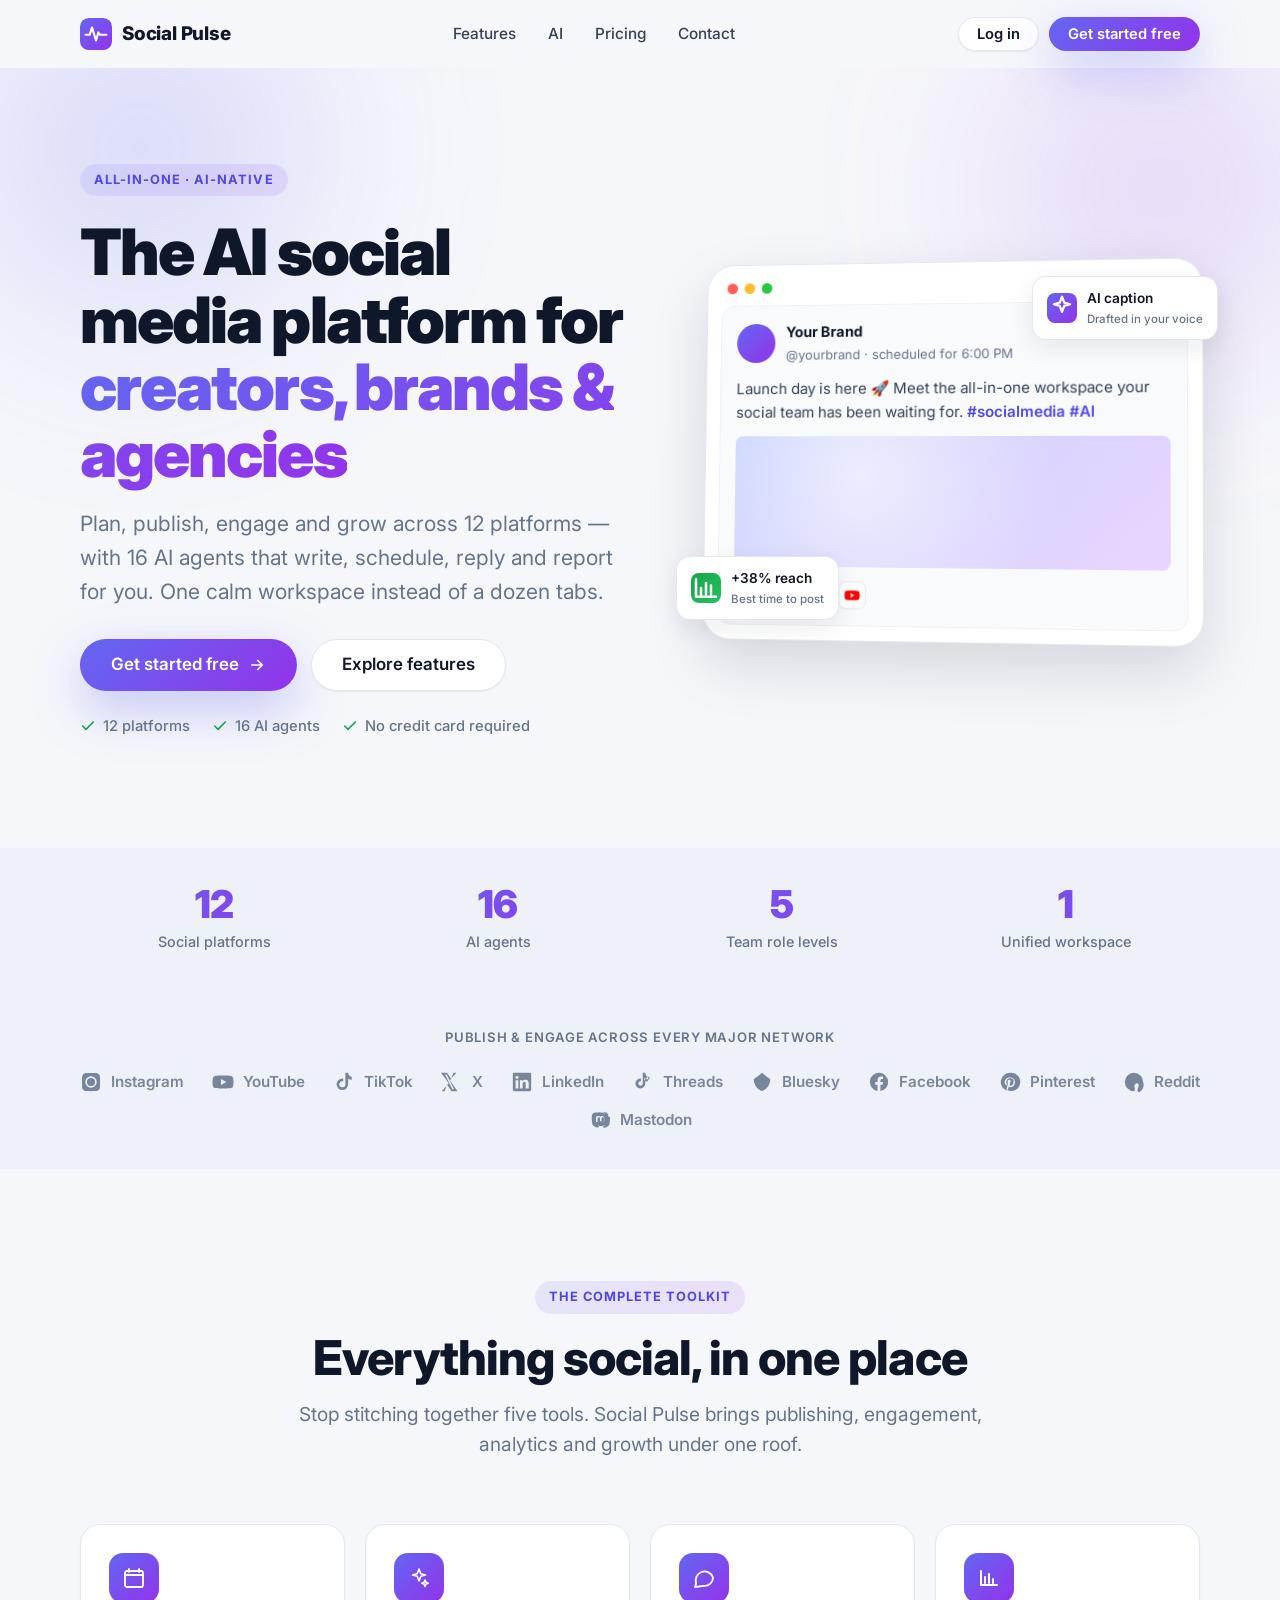
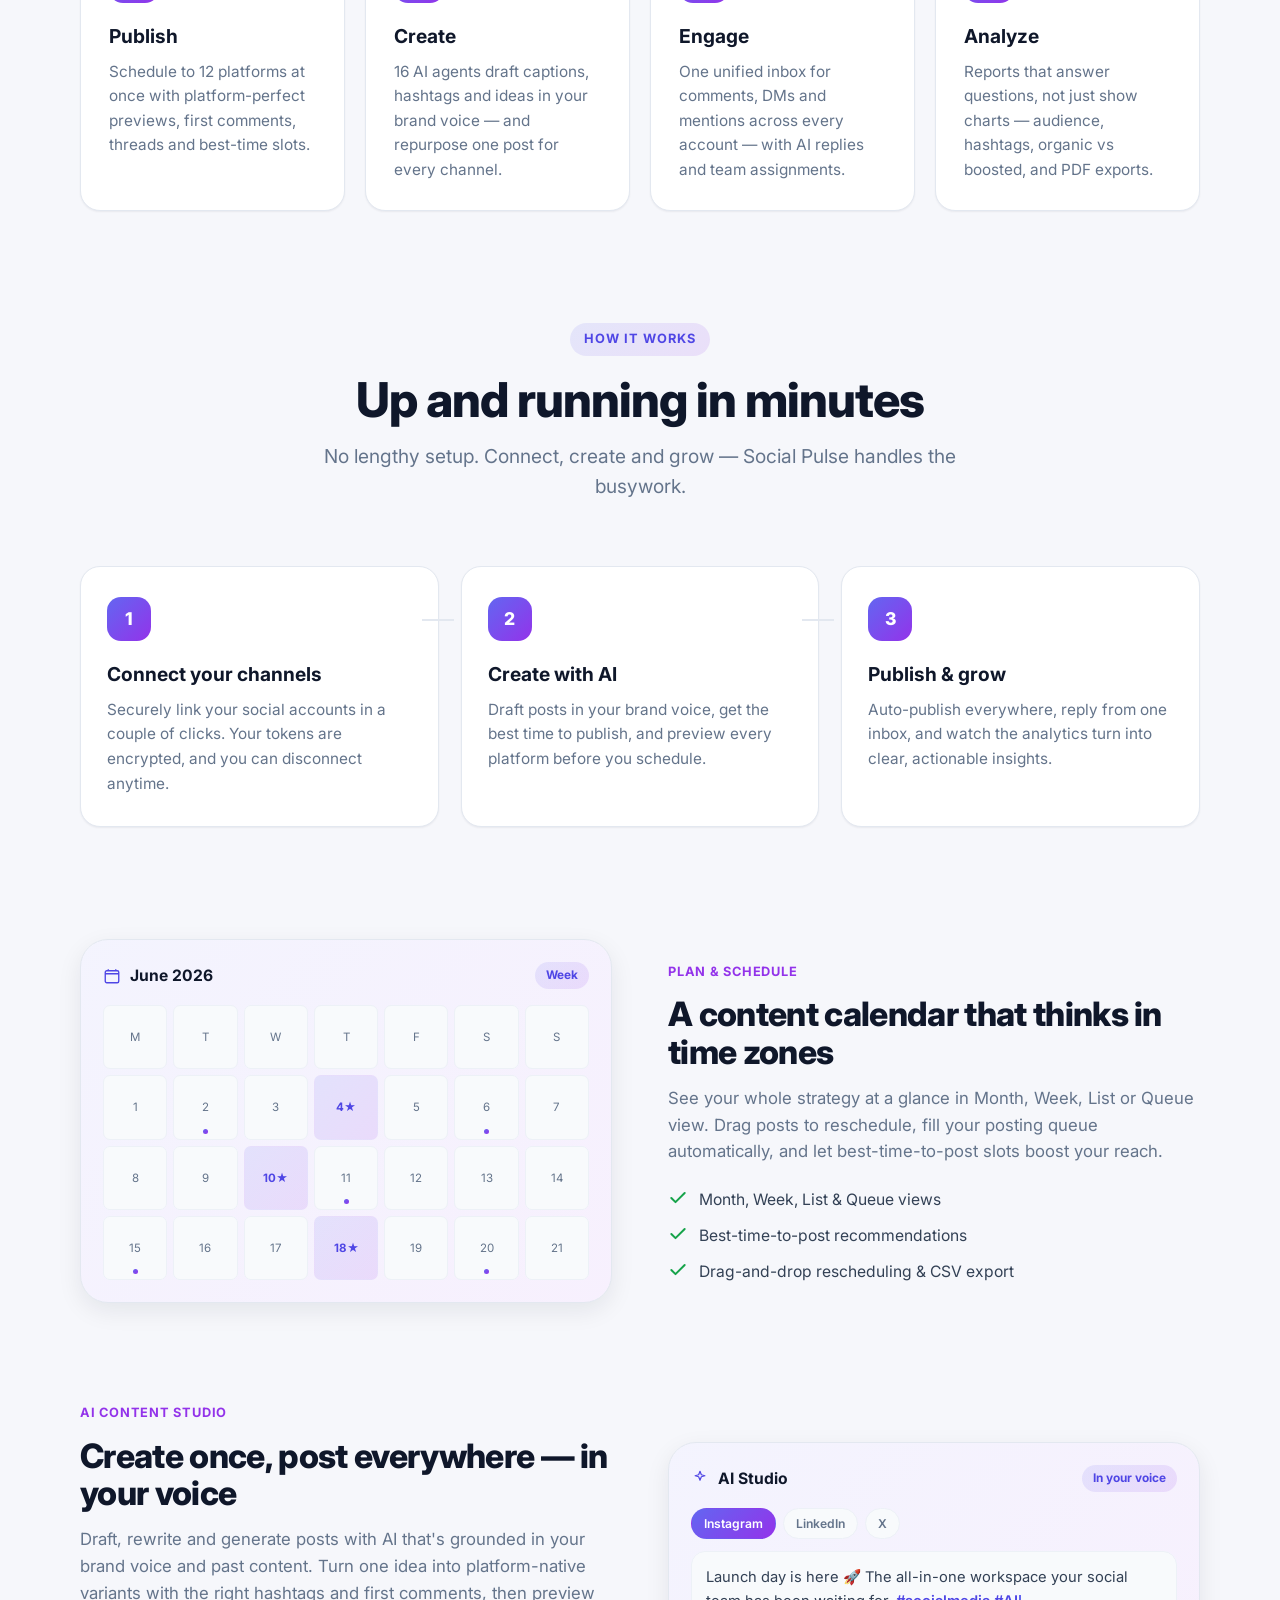
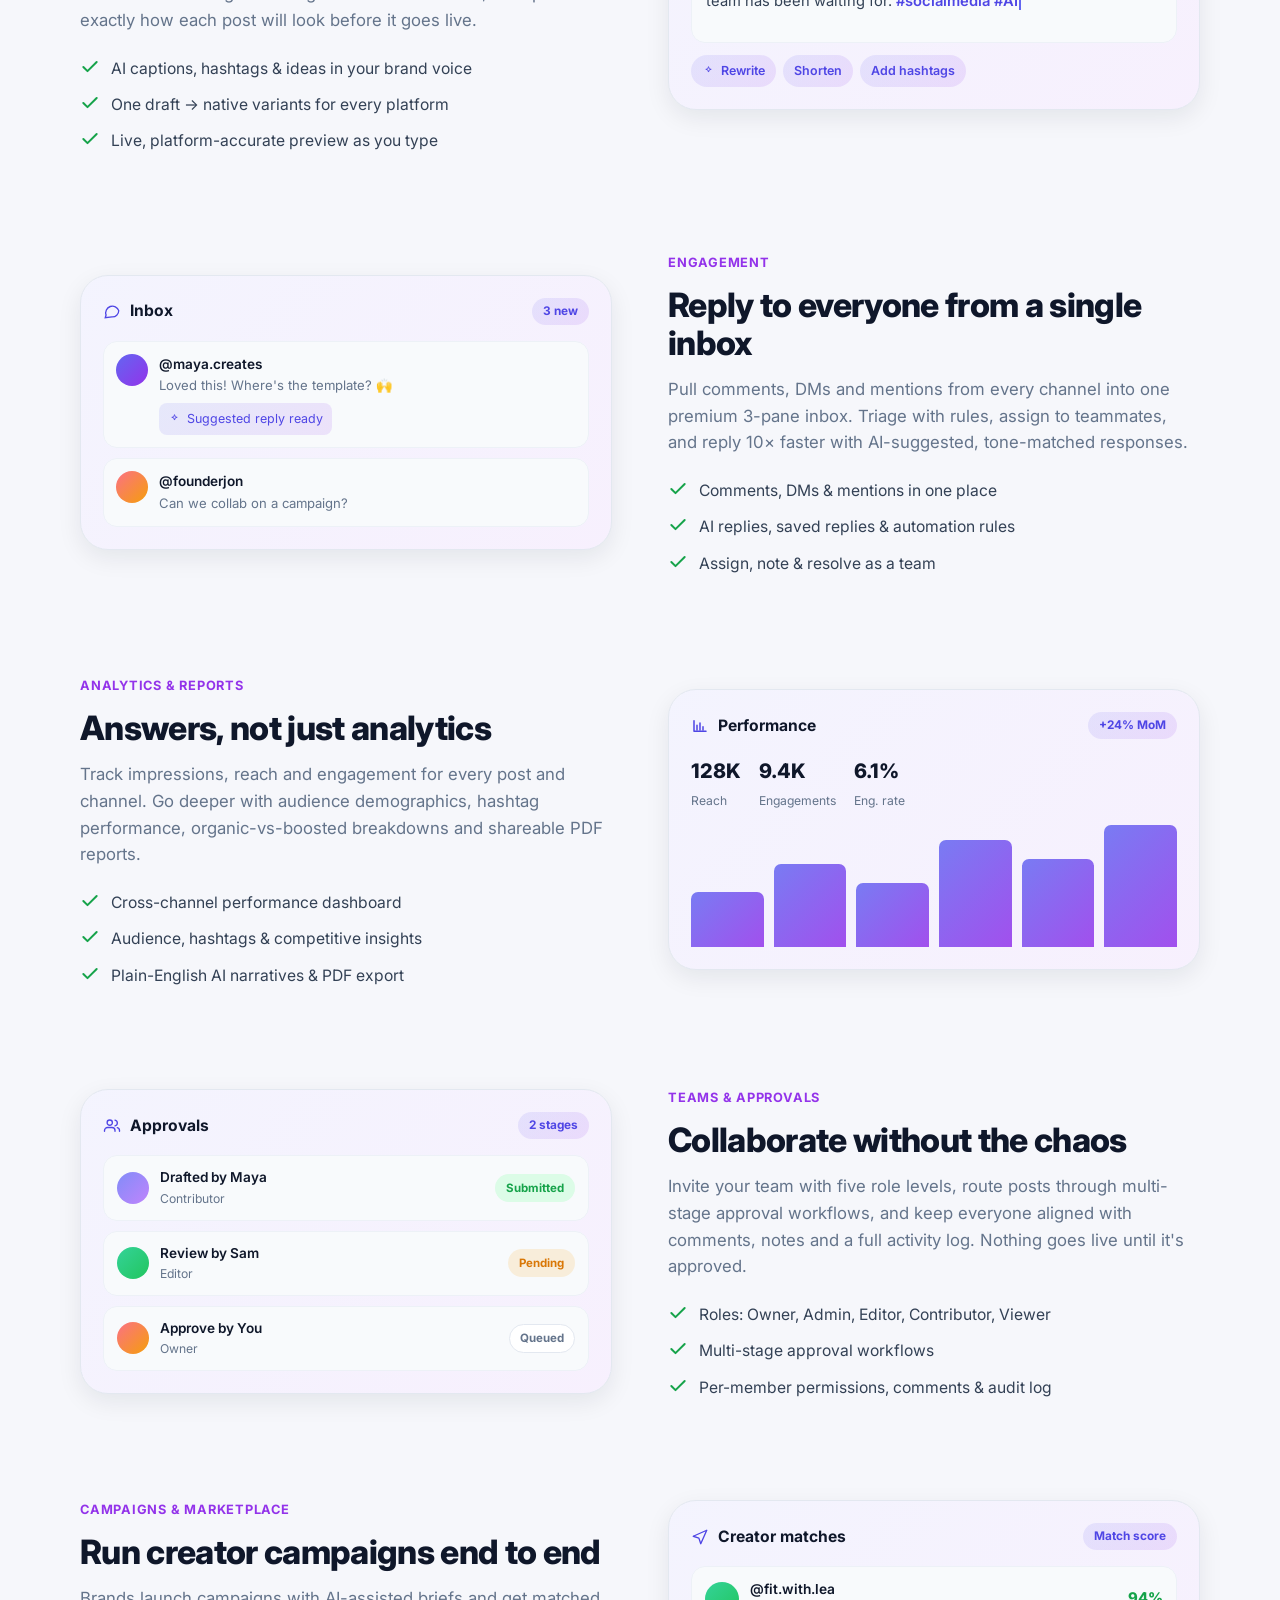
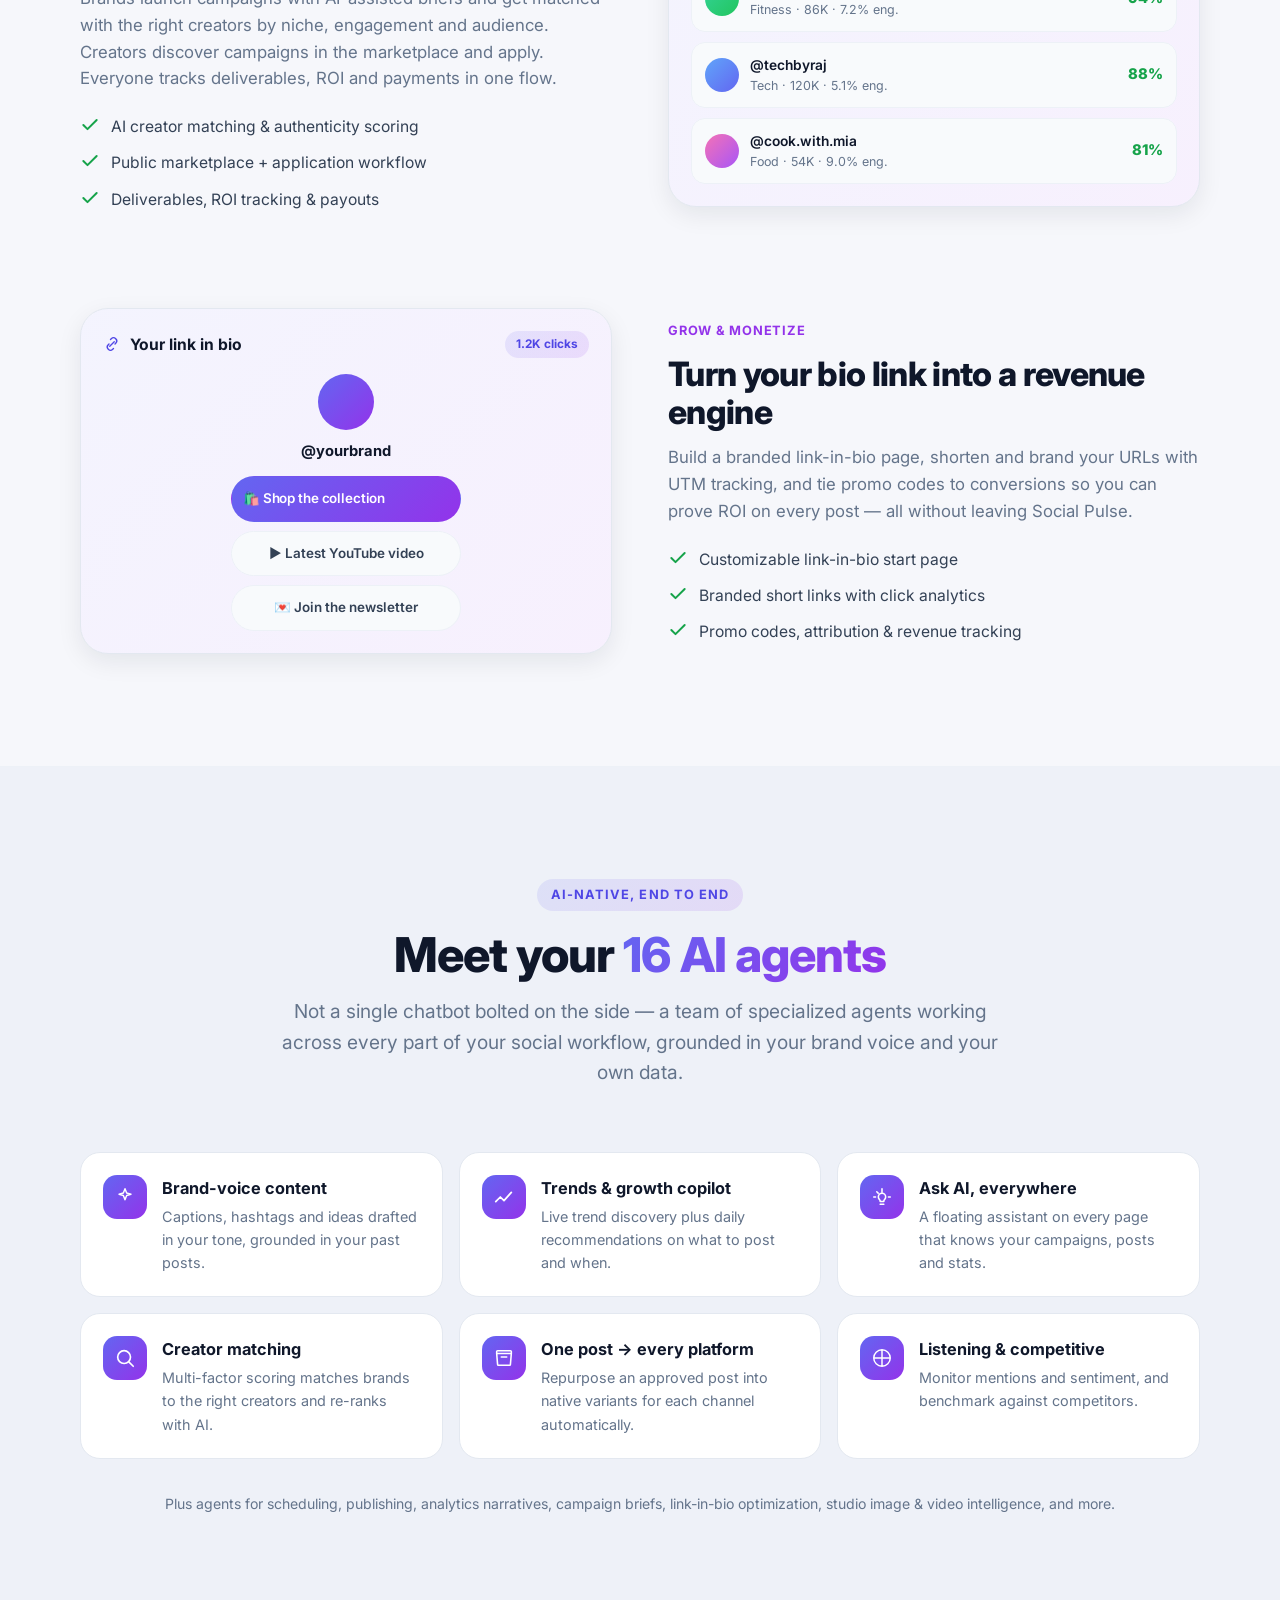
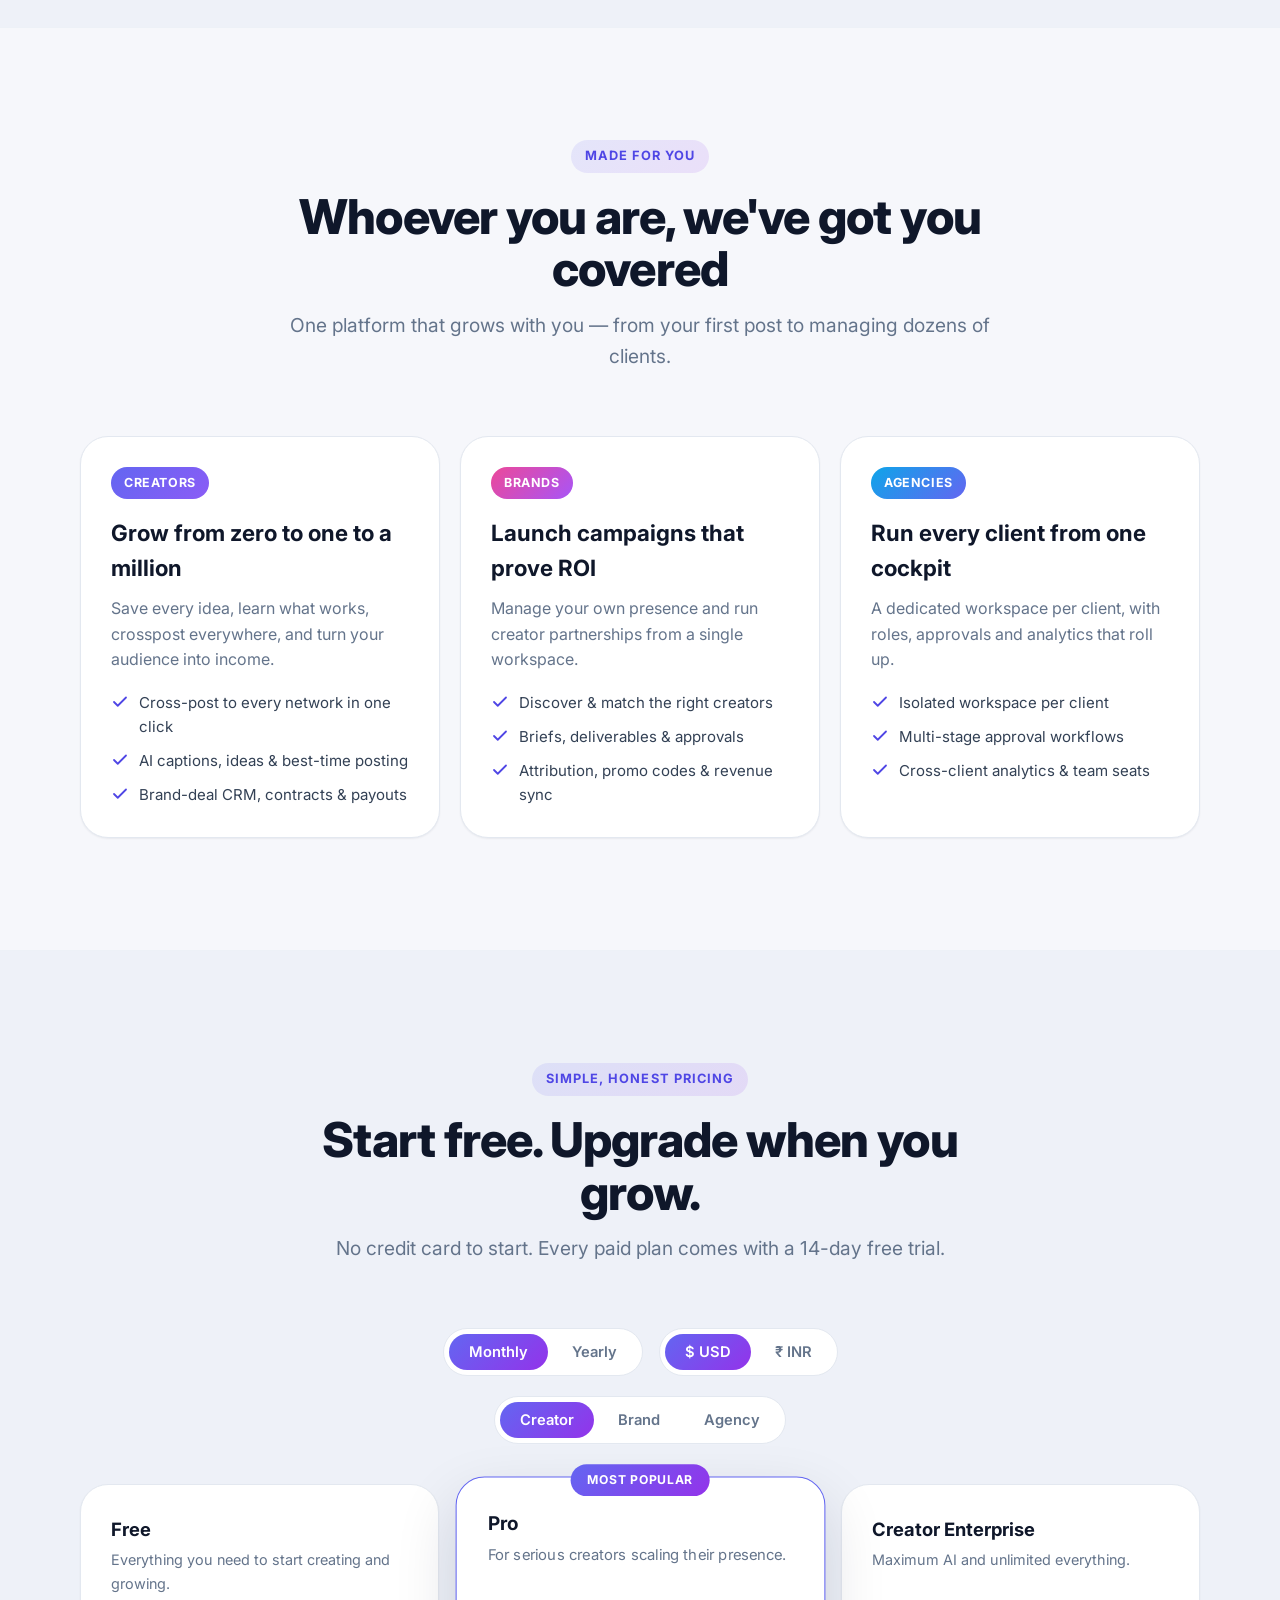
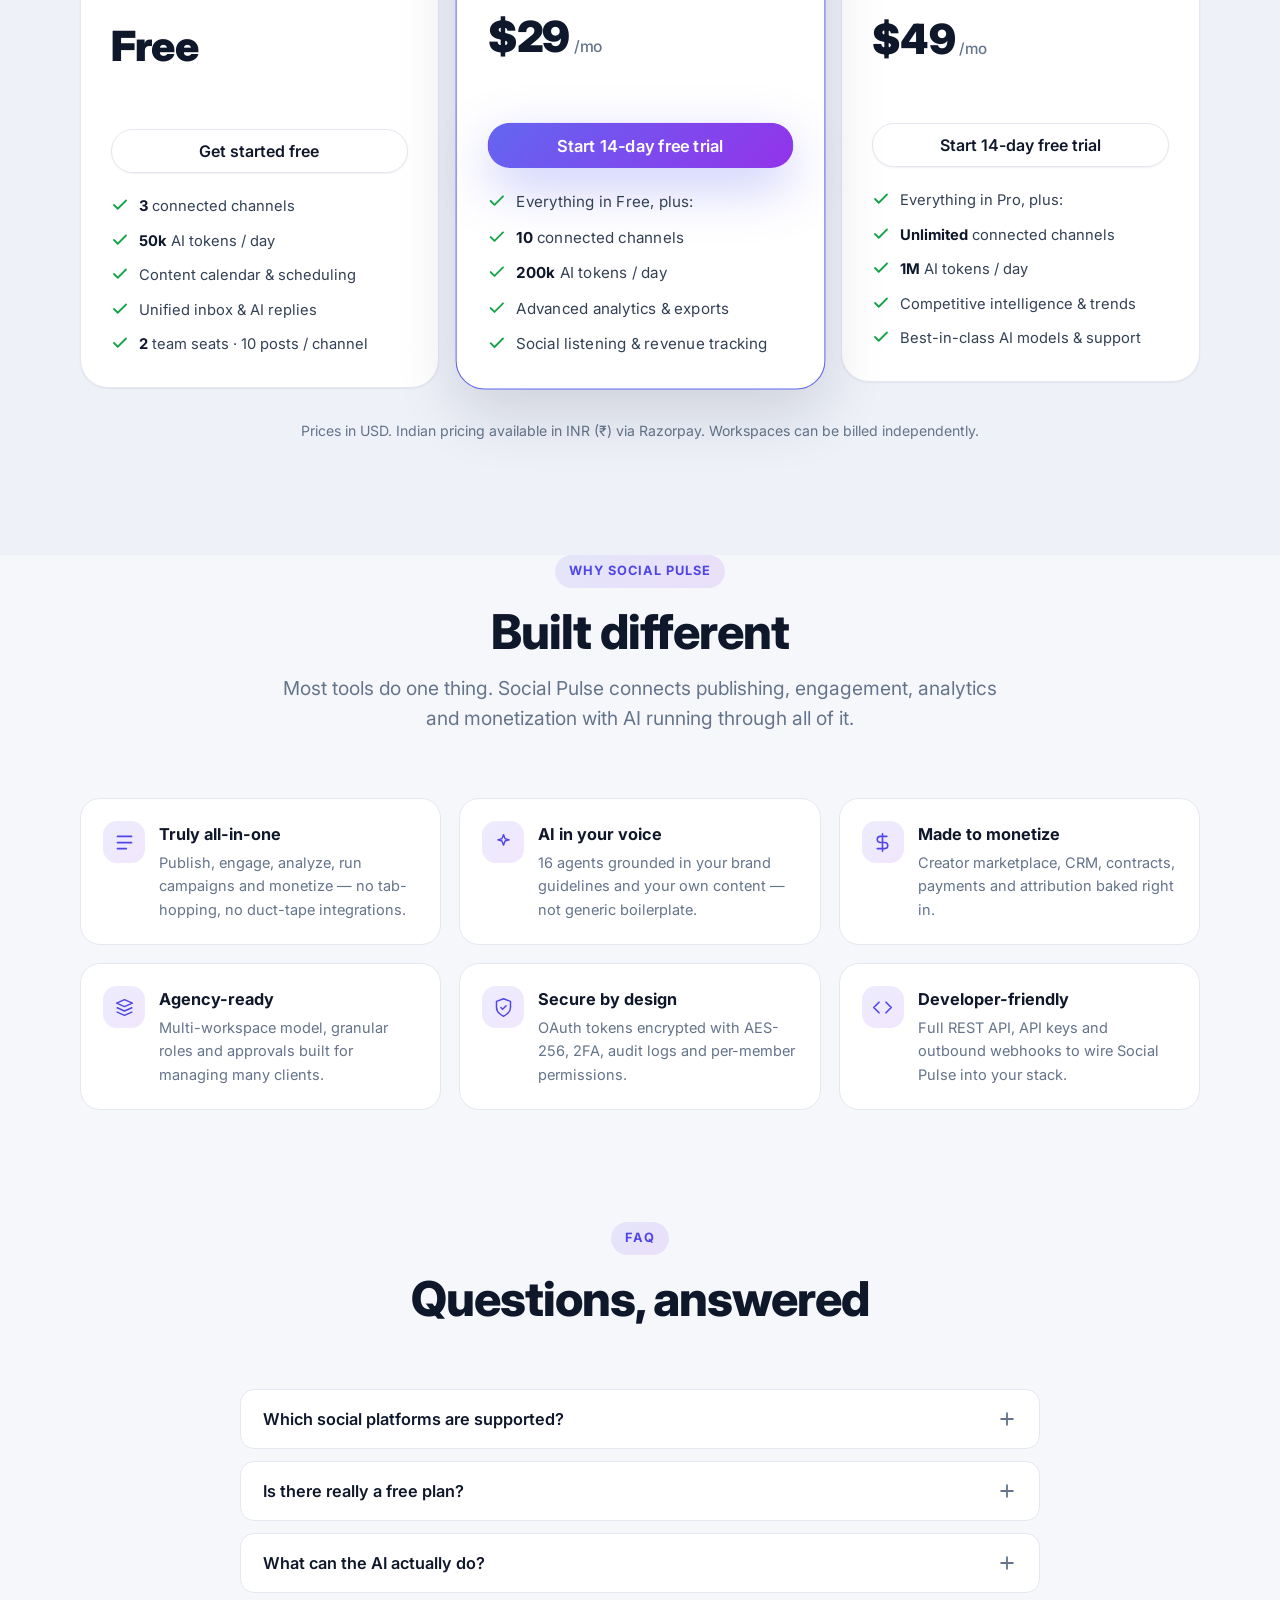
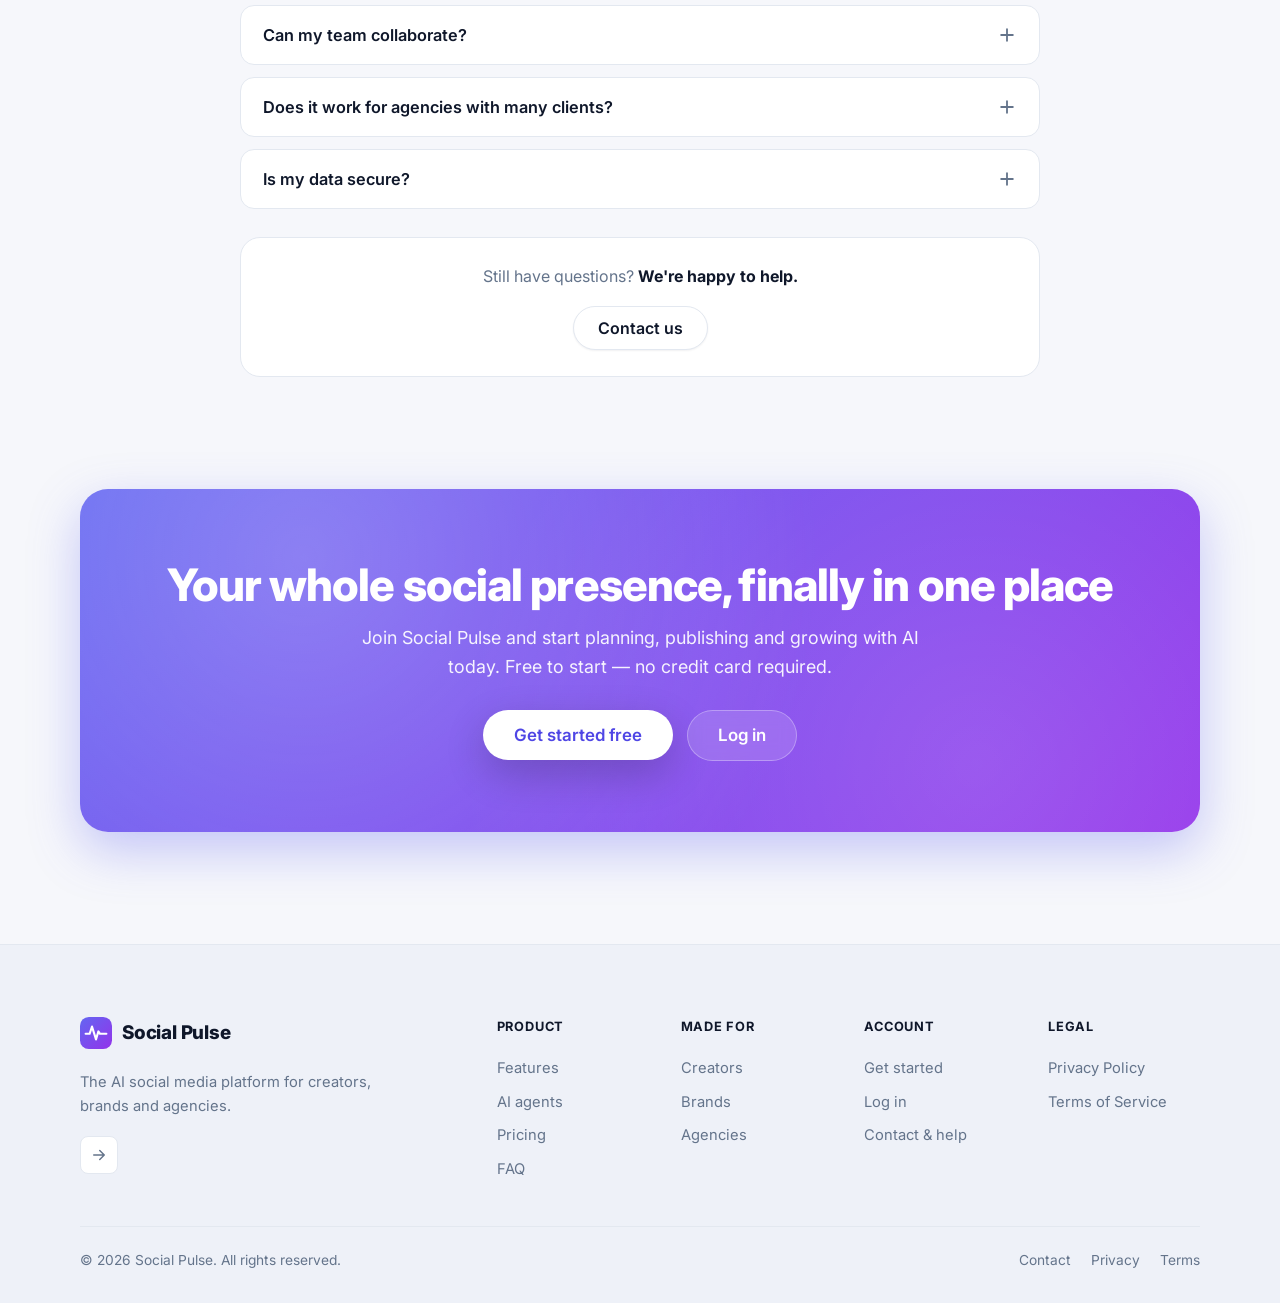
==== commit 3d49aac6: "feat: align landing page pricing section with CRMS product plans" ====
--- a/index.html
+++ b/index.html
@@ -623,61 +623,132 @@
           <p>No credit card to start. Every paid plan comes with a 14-day free trial.</p>
         </div>
 
-        <div style="text-align:center">
-          <div class="ptoggle reveal" role="tablist" aria-label="Billing period">
+        <div class="pricing-controls reveal">
+          <div class="ptoggle" role="tablist" aria-label="Billing cycle">
             <button id="billMonthly" class="active" role="tab" aria-selected="true">Monthly</button>
             <button id="billYearly" role="tab" aria-selected="false">Yearly</button>
           </div>
-          <span class="psave reveal">Save ~17% with yearly billing</span>
-        </div>
-
-        <div class="pgrid">
-          <!-- FREE -->
-          <article class="plan reveal">
+          
+          <div class="ptoggle" role="tablist" aria-label="Currency selection">
+            <button id="currUsd" class="active" role="tab" aria-selected="true">$ USD</button>
+            <button id="currInr" role="tab" aria-selected="false">₹ INR</button>
+          </div>
+        </div>
+
+        <div class="pricing-controls reveal" style="margin-bottom: 40px;">
+          <div class="ptoggle" role="tablist" aria-label="Product plan type">
+            <button id="prodCreator" class="active" role="tab" aria-selected="true">Creator</button>
+            <button id="prodBrand" role="tab" aria-selected="false">Brand</button>
+            <button id="prodAgency" role="tab" aria-selected="false">Agency</button>
+          </div>
+        </div>
+
+        <div class="pgrid pgrid--triple" id="pricingGrid">
+          <!-- FREE (Creator) -->
+          <article class="plan plan-card" data-product="creator" id="planFree">
             <div class="plan__name">Free</div>
-            <p class="plan__desc">Everything you need to start showing up consistently.</p>
-            <div class="plan__price"><b>$0</b><span>/forever</span></div>
-            <div class="plan__inr">&nbsp;</div>
+            <p class="plan__desc">Everything you need to start creating and growing.</p>
+            <div class="plan__price">
+              <b class="price-val" 
+                 data-usd-monthly="Free" data-usd-yearly="Free" 
+                 data-inr-monthly="Free" data-inr-yearly="Free">Free</b>
+              <span class="price-period" data-monthly="" data-yearly=""></span>
+            </div>
+            <div class="plan-monthly-eq">&nbsp;</div>
             <a class="btn btn-ghost" href="https://app.socialpulsecrm.com/register">Get started free</a>
             <ul class="plan__feats">
               <li><svg viewBox="0 0 24 24" fill="none"><path d="M20 6 9 17l-5-5" stroke="currentColor" stroke-width="2.4" stroke-linecap="round" stroke-linejoin="round"/></svg> <span><b>3</b> connected channels</span></li>
-              <li><svg viewBox="0 0 24 24" fill="none"><path d="M20 6 9 17l-5-5" stroke="currentColor" stroke-width="2.4" stroke-linecap="round" stroke-linejoin="round"/></svg> <span><b>2</b> team seats</span></li>
-              <li><svg viewBox="0 0 24 24" fill="none"><path d="M20 6 9 17l-5-5" stroke="currentColor" stroke-width="2.4" stroke-linecap="round" stroke-linejoin="round"/></svg> <span>10 scheduled posts / channel</span></li>
-              <li><svg viewBox="0 0 24 24" fill="none"><path d="M20 6 9 17l-5-5" stroke="currentColor" stroke-width="2.4" stroke-linecap="round" stroke-linejoin="round"/></svg> <span>AI captions &amp; ideas (50K tokens/day)</span></li>
-              <li><svg viewBox="0 0 24 24" fill="none"><path d="M20 6 9 17l-5-5" stroke="currentColor" stroke-width="2.4" stroke-linecap="round" stroke-linejoin="round"/></svg> <span>Calendar, unified inbox &amp; basic analytics</span></li>
-            </ul>
-          </article>
-
-          <!-- PRO -->
-          <article class="plan plan--featured reveal">
+              <li><svg viewBox="0 0 24 24" fill="none"><path d="M20 6 9 17l-5-5" stroke="currentColor" stroke-width="2.4" stroke-linecap="round" stroke-linejoin="round"/></svg> <span><b>50k</b> AI tokens / day</span></li>
+              <li><svg viewBox="0 0 24 24" fill="none"><path d="M20 6 9 17l-5-5" stroke="currentColor" stroke-width="2.4" stroke-linecap="round" stroke-linejoin="round"/></svg> <span>Content calendar &amp; scheduling</span></li>
+              <li><svg viewBox="0 0 24 24" fill="none"><path d="M20 6 9 17l-5-5" stroke="currentColor" stroke-width="2.4" stroke-linecap="round" stroke-linejoin="round"/></svg> <span>Unified inbox &amp; AI replies</span></li>
+              <li><svg viewBox="0 0 24 24" fill="none"><path d="M20 6 9 17l-5-5" stroke="currentColor" stroke-width="2.4" stroke-linecap="round" stroke-linejoin="round"/></svg> <span><b>2</b> team seats · 10 posts / channel</span></li>
+            </ul>
+          </article>
+
+          <!-- PRO (Creator) -->
+          <article class="plan plan--featured plan-card" data-product="creator" id="planPro">
             <span class="plan__flag">Most popular</span>
             <div class="plan__name">Pro</div>
-            <p class="plan__desc">For serious creators and growing brands ready to scale.</p>
-            <div class="plan__price"><b data-monthly="$19" data-yearly="$16">$19</b><span data-monthly="/month" data-yearly="/month, billed yearly">/month</span></div>
-            <div class="plan__inr" data-monthly="₹1,499/mo" data-yearly="₹14,990/yr">₹1,499/mo</div>
+            <p class="plan__desc">For serious creators scaling their presence.</p>
+            <div class="plan__price">
+              <b class="price-val" 
+                 data-usd-monthly="$29" data-usd-yearly="$290" 
+                 data-inr-monthly="₹2,499" data-inr-yearly="₹24,990">$29</b>
+              <span class="price-period" data-monthly="/mo" data-yearly="/yr">/mo</span>
+            </div>
+            <div class="plan-monthly-eq" data-usd-yearly="That's just $24/mo" data-inr-yearly="That's just ₹2,083/mo">&nbsp;</div>
             <a class="btn btn-primary" href="https://app.socialpulsecrm.com/register">Start 14-day free trial</a>
             <ul class="plan__feats">
               <li><svg viewBox="0 0 24 24" fill="none"><path d="M20 6 9 17l-5-5" stroke="currentColor" stroke-width="2.4" stroke-linecap="round" stroke-linejoin="round"/></svg> <span>Everything in Free, plus:</span></li>
-              <li><svg viewBox="0 0 24 24" fill="none"><path d="M20 6 9 17l-5-5" stroke="currentColor" stroke-width="2.4" stroke-linecap="round" stroke-linejoin="round"/></svg> <span><b>10</b> channels &amp; <b>10</b> team seats</span></li>
-              <li><svg viewBox="0 0 24 24" fill="none"><path d="M20 6 9 17l-5-5" stroke="currentColor" stroke-width="2.4" stroke-linecap="round" stroke-linejoin="round"/></svg> <span><b>Unlimited</b> scheduling &amp; 200K AI tokens/day</span></li>
-              <li><svg viewBox="0 0 24 24" fill="none"><path d="M20 6 9 17l-5-5" stroke="currentColor" stroke-width="2.4" stroke-linecap="round" stroke-linejoin="round"/></svg> <span>Advanced analytics, trends &amp; social listening</span></li>
-              <li><svg viewBox="0 0 24 24" fill="none"><path d="M20 6 9 17l-5-5" stroke="currentColor" stroke-width="2.4" stroke-linecap="round" stroke-linejoin="round"/></svg> <span>Short links, reviews &amp; 10 GB storage</span></li>
-            </ul>
-          </article>
-
-          <!-- ENTERPRISE -->
-          <article class="plan reveal">
-            <div class="plan__name">Enterprise</div>
-            <p class="plan__desc">For agencies and teams that need scale and control.</p>
-            <div class="plan__price"><b data-monthly="$49" data-yearly="$41">$49</b><span data-monthly="/month" data-yearly="/month, billed yearly">/month</span></div>
-            <div class="plan__inr" data-monthly="₹4,999/mo" data-yearly="₹49,990/yr">₹4,999/mo</div>
+              <li><svg viewBox="0 0 24 24" fill="none"><path d="M20 6 9 17l-5-5" stroke="currentColor" stroke-width="2.4" stroke-linecap="round" stroke-linejoin="round"/></svg> <span><b>10</b> connected channels</span></li>
+              <li><svg viewBox="0 0 24 24" fill="none"><path d="M20 6 9 17l-5-5" stroke="currentColor" stroke-width="2.4" stroke-linecap="round" stroke-linejoin="round"/></svg> <span><b>200k</b> AI tokens / day</span></li>
+              <li><svg viewBox="0 0 24 24" fill="none"><path d="M20 6 9 17l-5-5" stroke="currentColor" stroke-width="2.4" stroke-linecap="round" stroke-linejoin="round"/></svg> <span>Advanced analytics &amp; exports</span></li>
+              <li><svg viewBox="0 0 24 24" fill="none"><path d="M20 6 9 17l-5-5" stroke="currentColor" stroke-width="2.4" stroke-linecap="round" stroke-linejoin="round"/></svg> <span>Social listening &amp; revenue tracking</span></li>
+            </ul>
+          </article>
+
+          <!-- ENTERPRISE (Creator) -->
+          <article class="plan plan-card" data-product="creator" id="planCreatorEnterprise">
+            <div class="plan__name">Creator Enterprise</div>
+            <p class="plan__desc">Maximum AI and unlimited everything.</p>
+            <div class="plan__price">
+              <b class="price-val" 
+                 data-usd-monthly="$49" data-usd-yearly="$490" 
+                 data-inr-monthly="₹4,999" data-inr-yearly="₹49,990">$49</b>
+              <span class="price-period" data-monthly="/mo" data-yearly="/yr">/mo</span>
+            </div>
+            <div class="plan-monthly-eq" data-usd-yearly="That's just $41/mo" data-inr-yearly="That's just ₹4,166/mo">&nbsp;</div>
             <a class="btn btn-ghost" href="https://app.socialpulsecrm.com/register">Start 14-day free trial</a>
             <ul class="plan__feats">
               <li><svg viewBox="0 0 24 24" fill="none"><path d="M20 6 9 17l-5-5" stroke="currentColor" stroke-width="2.4" stroke-linecap="round" stroke-linejoin="round"/></svg> <span>Everything in Pro, plus:</span></li>
-              <li><svg viewBox="0 0 24 24" fill="none"><path d="M20 6 9 17l-5-5" stroke="currentColor" stroke-width="2.4" stroke-linecap="round" stroke-linejoin="round"/></svg> <span><b>Unlimited</b> channels &amp; team seats</span></li>
-              <li><svg viewBox="0 0 24 24" fill="none"><path d="M20 6 9 17l-5-5" stroke="currentColor" stroke-width="2.4" stroke-linecap="round" stroke-linejoin="round"/></svg> <span>1M AI tokens/day &amp; 100 GB storage</span></li>
-              <li><svg viewBox="0 0 24 24" fill="none"><path d="M20 6 9 17l-5-5" stroke="currentColor" stroke-width="2.4" stroke-linecap="round" stroke-linejoin="round"/></svg> <span>Competitive intelligence &amp; approval workflows</span></li>
-              <li><svg viewBox="0 0 24 24" fill="none"><path d="M20 6 9 17l-5-5" stroke="currentColor" stroke-width="2.4" stroke-linecap="round" stroke-linejoin="round"/></svg> <span>Multi-workspace agency management</span></li>
+              <li><svg viewBox="0 0 24 24" fill="none"><path d="M20 6 9 17l-5-5" stroke="currentColor" stroke-width="2.4" stroke-linecap="round" stroke-linejoin="round"/></svg> <span><b>Unlimited</b> connected channels</span></li>
+              <li><svg viewBox="0 0 24 24" fill="none"><path d="M20 6 9 17l-5-5" stroke="currentColor" stroke-width="2.4" stroke-linecap="round" stroke-linejoin="round"/></svg> <span><b>1M</b> AI tokens / day</span></li>
+              <li><svg viewBox="0 0 24 24" fill="none"><path d="M20 6 9 17l-5-5" stroke="currentColor" stroke-width="2.4" stroke-linecap="round" stroke-linejoin="round"/></svg> <span>Competitive intelligence &amp; trends</span></li>
+              <li><svg viewBox="0 0 24 24" fill="none"><path d="M20 6 9 17l-5-5" stroke="currentColor" stroke-width="2.4" stroke-linecap="round" stroke-linejoin="round"/></svg> <span>Best-in-class AI models &amp; support</span></li>
+            </ul>
+          </article>
+
+          <!-- BRAND (Brand) -->
+          <article class="plan plan--featured plan-card" data-product="brand" id="planBrand" style="display: none;">
+            <span class="plan__flag">Enterprise</span>
+            <div class="plan__name">Brand</div>
+            <p class="plan__desc">A full brand workspace with creator &amp; campaign teams.</p>
+            <div class="plan__price">
+              <b class="price-val" 
+                 data-usd-monthly="$89" data-usd-yearly="$890" 
+                 data-inr-monthly="₹6,999" data-inr-yearly="₹69,990">$89</b>
+              <span class="price-period" data-monthly="/mo" data-yearly="/yr">/mo</span>
+            </div>
+            <div class="plan-monthly-eq" data-usd-yearly="That's just $74/mo" data-inr-yearly="That's just ₹5,833/mo">&nbsp;</div>
+            <a class="btn btn-primary" href="https://app.socialpulsecrm.com/register">Start 14-day free trial</a>
+            <ul class="plan__feats">
+              <li><svg viewBox="0 0 24 24" fill="none"><path d="M20 6 9 17l-5-5" stroke="currentColor" stroke-width="2.4" stroke-linecap="round" stroke-linejoin="round"/></svg> <span class="seat-text" data-usd-monthly="4 seats included · $14 / extra seat" data-usd-yearly="4 seats included · $140 / extra seat / yr" data-inr-monthly="4 seats included · ₹1,100 / extra seat" data-inr-yearly="4 seats included · ₹11,000 / extra seat / yr">4 seats included · $14 / extra seat</span></li>
+              <li><svg viewBox="0 0 24 24" fill="none"><path d="M20 6 9 17l-5-5" stroke="currentColor" stroke-width="2.4" stroke-linecap="round" stroke-linejoin="round"/></svg> <span>Creator &amp; Campaign teams</span></li>
+              <li><svg viewBox="0 0 24 24" fill="none"><path d="M20 6 9 17l-5-5" stroke="currentColor" stroke-width="2.4" stroke-linecap="round" stroke-linejoin="round"/></svg> <span>Brand Creator &amp; Campaign Manager roles</span></li>
+              <li><svg viewBox="0 0 24 24" fill="none"><path d="M20 6 9 17l-5-5" stroke="currentColor" stroke-width="2.4" stroke-linecap="round" stroke-linejoin="round"/></svg> <span>Shared workspace AI + 2M token pool / day</span></li>
+              <li><svg viewBox="0 0 24 24" fill="none"><path d="M20 6 9 17l-5-5" stroke="currentColor" stroke-width="2.4" stroke-linecap="round" stroke-linejoin="round"/></svg> <span>Approval workflows &amp; activity log</span></li>
+            </ul>
+          </article>
+
+          <!-- AGENCY (Agency) -->
+          <article class="plan plan--featured plan-card" data-product="agency" id="planAgency" style="display: none;">
+            <span class="plan__flag">Enterprise</span>
+            <div class="plan__name">Agency</div>
+            <p class="plan__desc">Run unlimited client workspaces from one account.</p>
+            <div class="plan__price">
+              <b class="price-val" 
+                 data-usd-monthly="$89" data-usd-yearly="$890" 
+                 data-inr-monthly="₹6,999" data-inr-yearly="₹69,990">$89</b>
+              <span class="price-period" data-monthly="/mo" data-yearly="/yr">/mo</span>
+            </div>
+            <div class="plan-monthly-eq" data-usd-yearly="That's just $74/mo" data-inr-yearly="That's just ₹5,833/mo">&nbsp;</div>
+            <a class="btn btn-primary" href="https://app.socialpulsecrm.com/register">Start 14-day free trial</a>
+            <ul class="plan__feats">
+              <li><svg viewBox="0 0 24 24" fill="none"><path d="M20 6 9 17l-5-5" stroke="currentColor" stroke-width="2.4" stroke-linecap="round" stroke-linejoin="round"/></svg> <span>Unlimited client workspaces</span></li>
+              <li><svg viewBox="0 0 24 24" fill="none"><path d="M20 6 9 17l-5-5" stroke="currentColor" stroke-width="2.4" stroke-linecap="round" stroke-linejoin="round"/></svg> <span class="seat-text" data-usd-monthly="4 agency seats · $14 / extra seat" data-usd-yearly="4 agency seats · $140 / extra seat / yr" data-inr-monthly="4 agency seats · ₹1,100 / extra seat" data-inr-yearly="4 agency seats · ₹11,000 / extra seat / yr">4 agency seats · $14 / extra seat</span></li>
+              <li><svg viewBox="0 0 24 24" fill="none"><path d="M20 6 9 17l-5-5" stroke="currentColor" stroke-width="2.4" stroke-linecap="round" stroke-linejoin="round"/></svg> <span>Cross-workspace analytics &amp; dashboards</span></li>
+              <li><svg viewBox="0 0 24 24" fill="none"><path d="M20 6 9 17l-5-5" stroke="currentColor" stroke-width="2.4" stroke-linecap="round" stroke-linejoin="round"/></svg> <span>Agency-wide AI pool + 3M tokens / day</span></li>
+              <li><svg viewBox="0 0 24 24" fill="none"><path d="M20 6 9 17l-5-5" stroke="currentColor" stroke-width="2.4" stroke-linecap="round" stroke-linejoin="round"/></svg> <span>Impersonate any workspace as Admin</span></li>
             </ul>
           </article>
         </div>
--- a/css/pricing.css
+++ b/css/pricing.css
@@ -5,6 +5,14 @@
 .pricing {
   background: var(--bg-2);
   border-block: 1px solid var(--border-soft);
+}
+.pricing-controls {
+  display: flex;
+  justify-content: center;
+  align-items: center;
+  gap: 16px;
+  flex-wrap: wrap;
+  margin-bottom: 20px;
 }
 .ptoggle {
   display: inline-flex;
@@ -14,7 +22,7 @@
   border: 1px solid var(--border);
   border-radius: var(--r-full);
   padding: 5px;
-  margin: 0 auto 14px;
+  margin: 0;
 }
 .ptoggle button {
   border: 0;
@@ -24,6 +32,7 @@
   font-weight: 600;
   font-size: 0.92rem;
   color: var(--muted);
+  cursor: pointer;
   transition: color 0.18s ease, background 0.18s ease;
 }
 .ptoggle button.active {
@@ -36,7 +45,7 @@
   color: var(--success);
   font-weight: 600;
   font-size: 0.86rem;
-  margin-bottom: 40px;
+  margin-bottom: 0;
 }
 .pgrid {
   display: grid;
@@ -106,6 +115,13 @@
   font-size: 0.82rem;
   min-height: 18px;
 }
+.plan-monthly-eq {
+  color: var(--success);
+  font-weight: 600;
+  font-size: 0.86rem;
+  min-height: 18px;
+  margin-top: 2px;
+}
 .plan .btn {
   width: 100%;
   margin: 22px 0;
@@ -143,7 +159,15 @@
   .pgrid {
     grid-template-columns: repeat(3, 1fr);
   }
-  .plan--featured {
+  .pgrid.pgrid--single {
+    grid-template-columns: 1fr;
+    max-width: 480px;
+    margin: 0 auto;
+  }
+  .pgrid.pgrid--single .plan--featured {
+    transform: none;
+  }
+  .pgrid:not(.pgrid--single) .plan--featured {
     transform: scale(1.03);
   }
 }
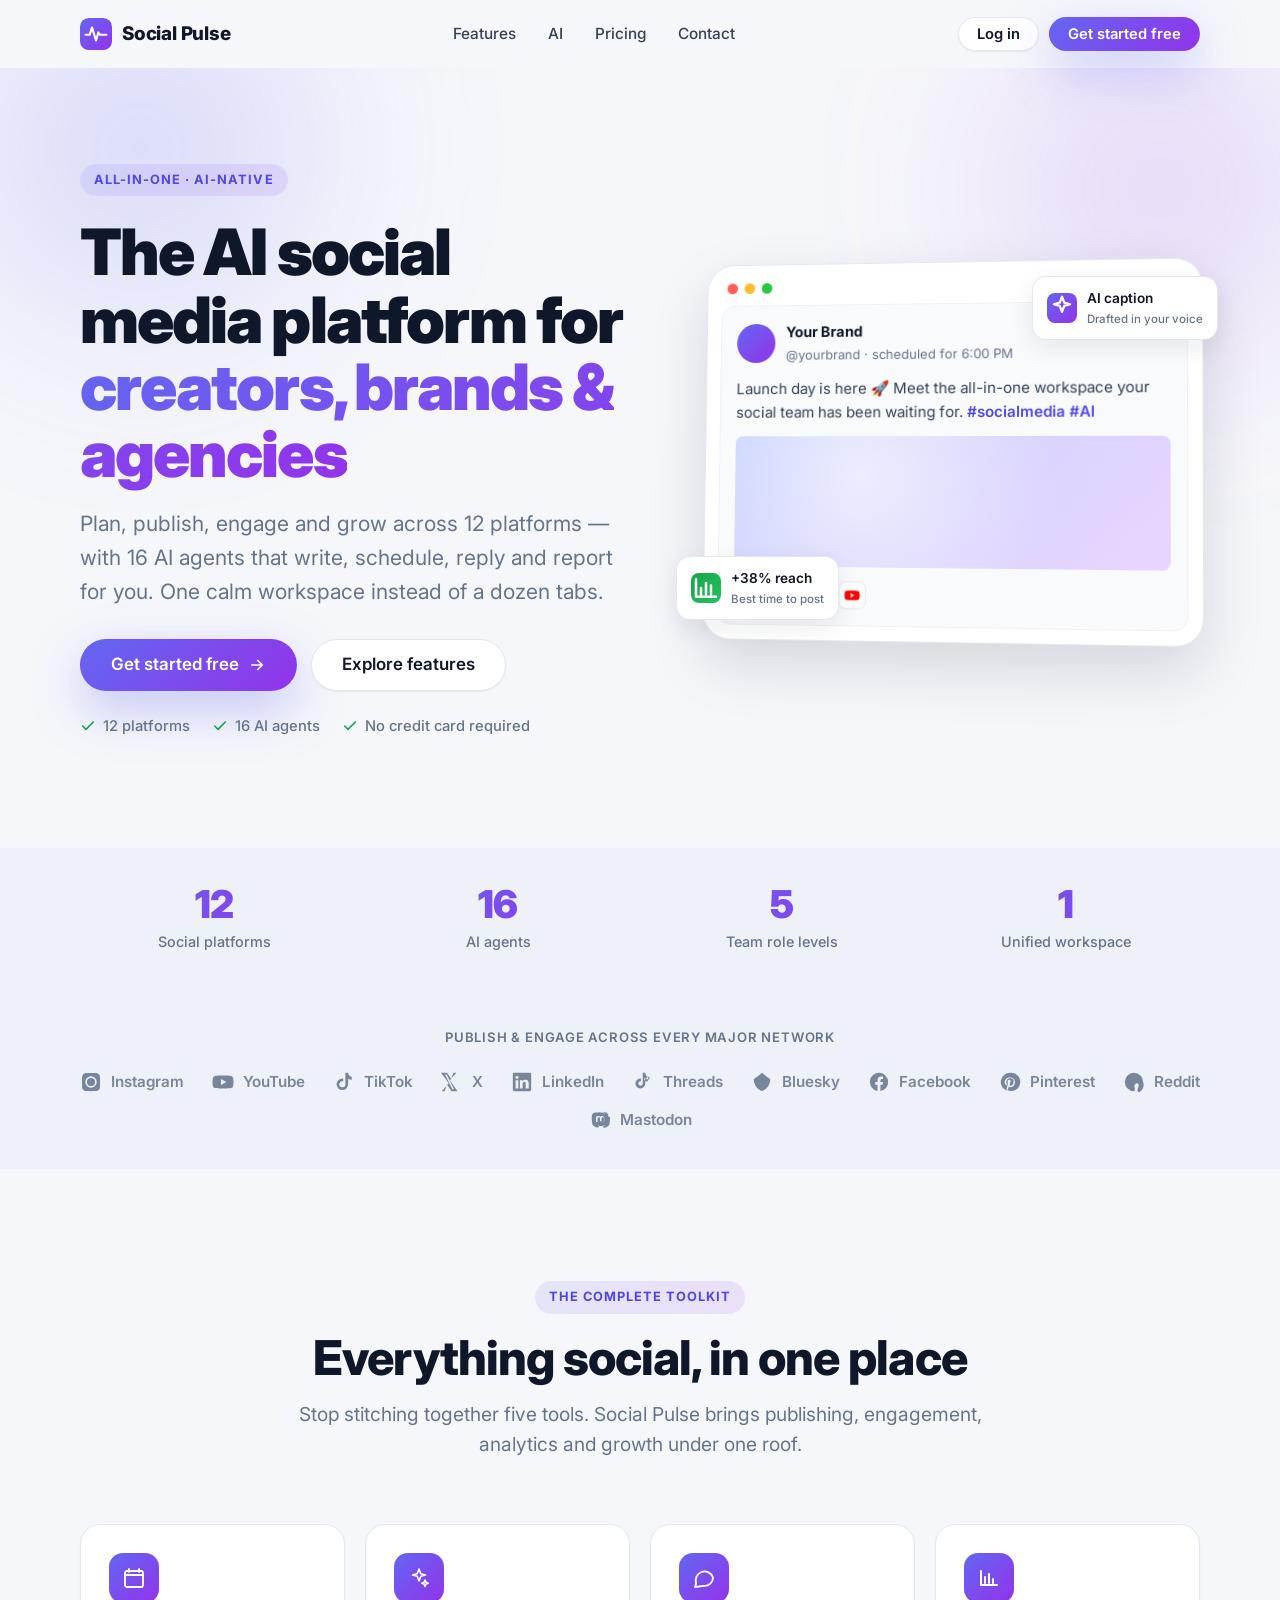
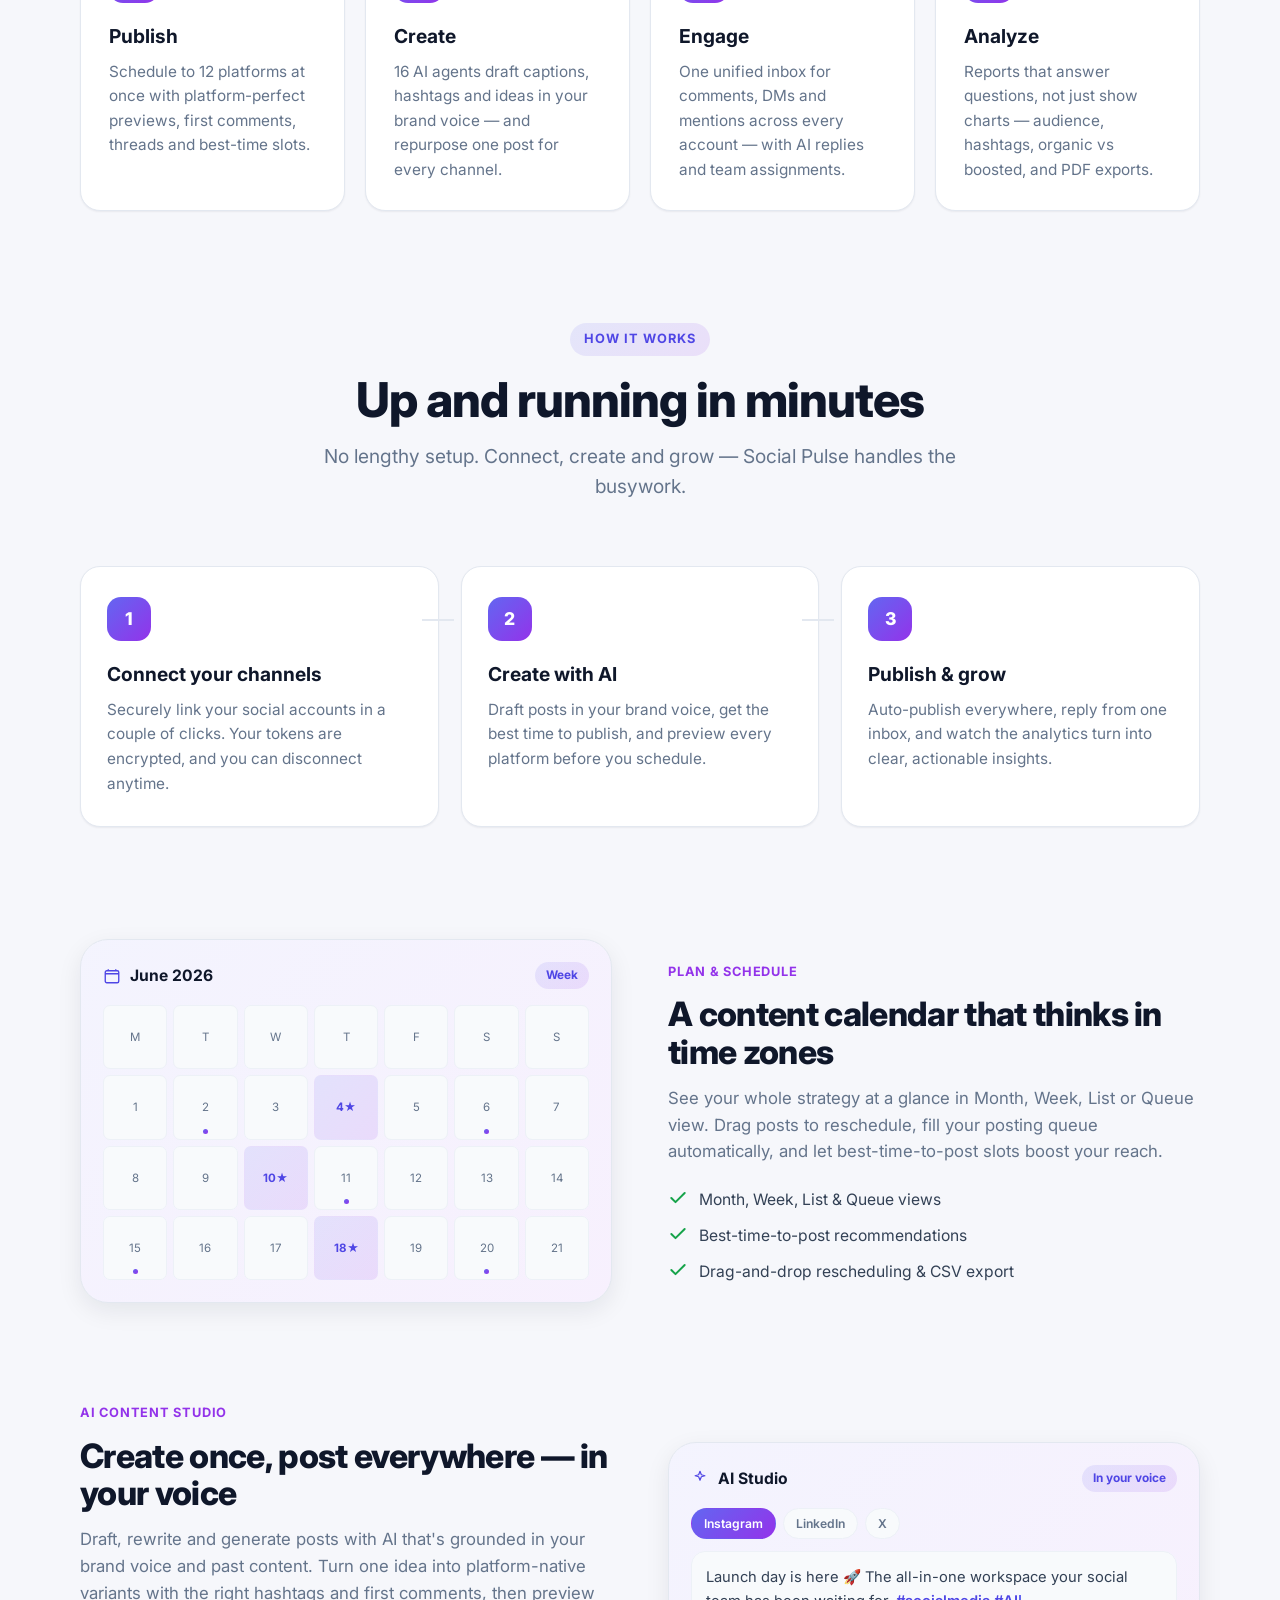
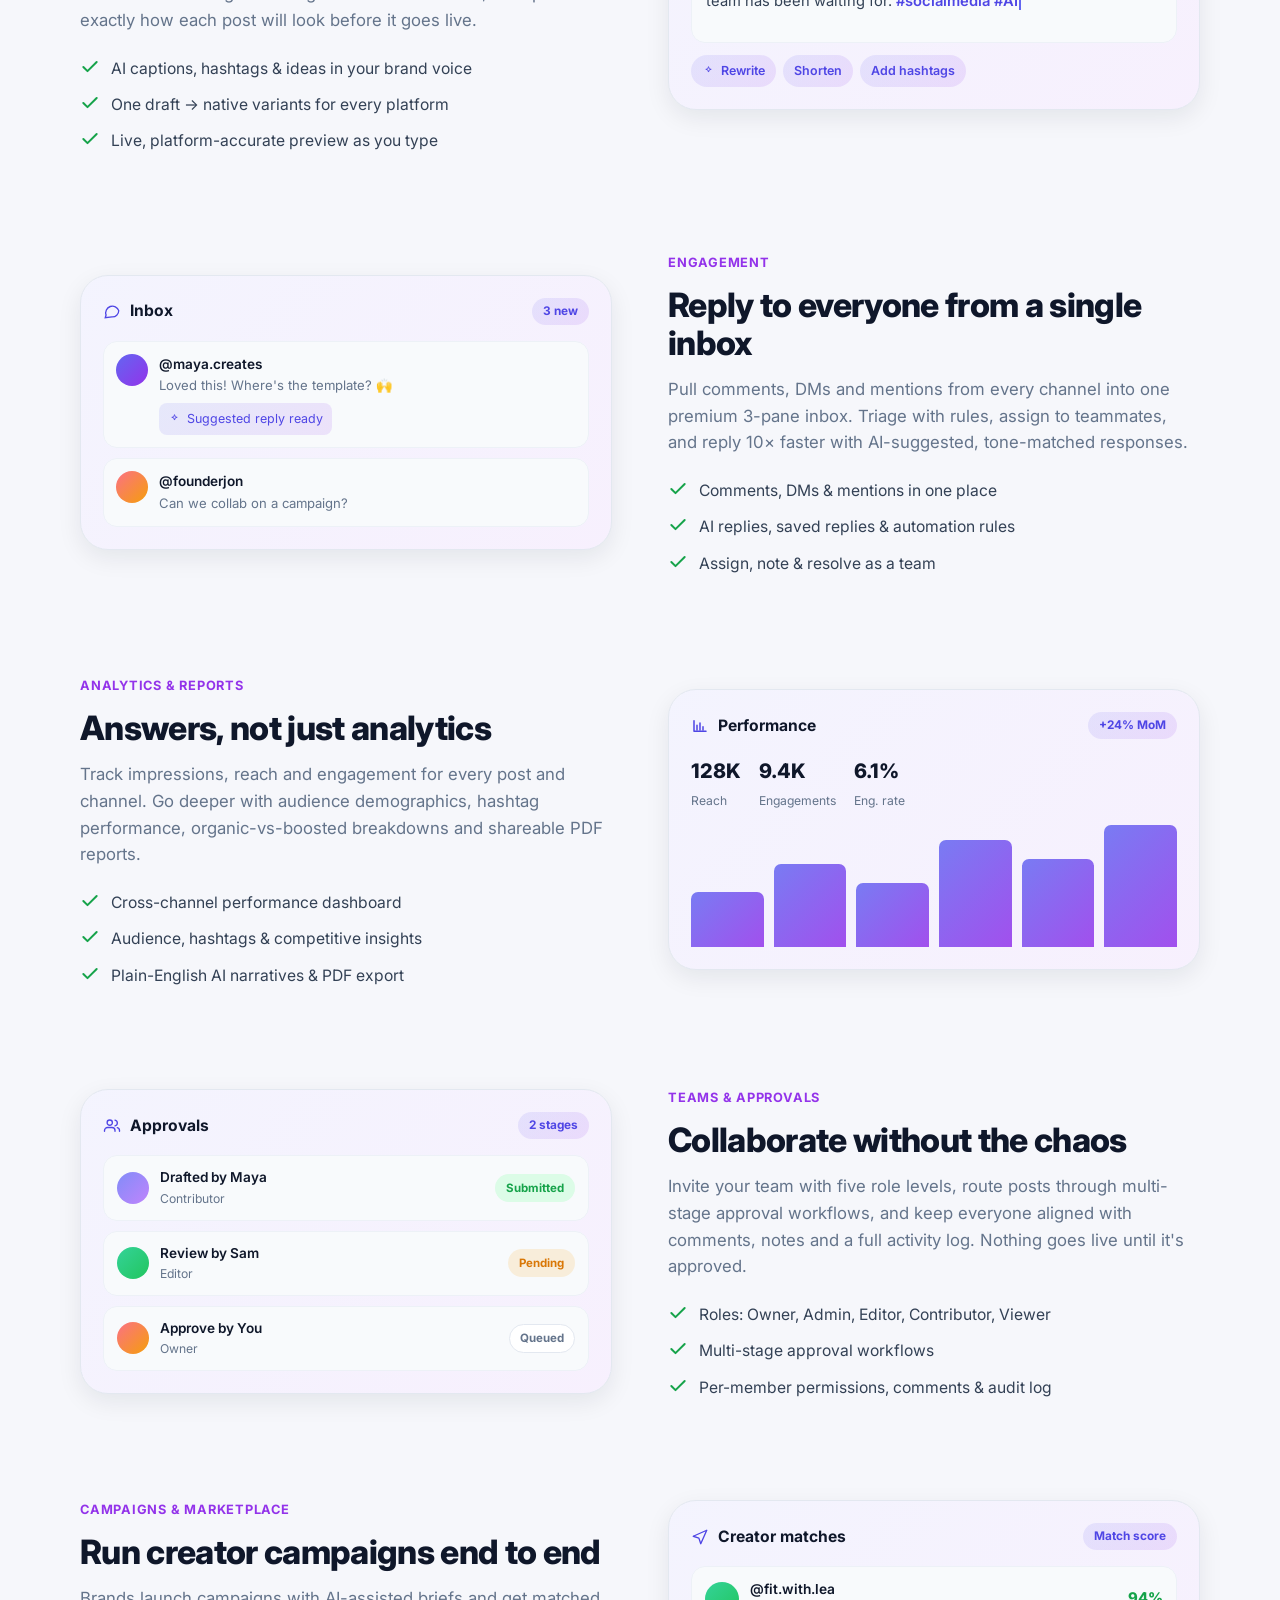
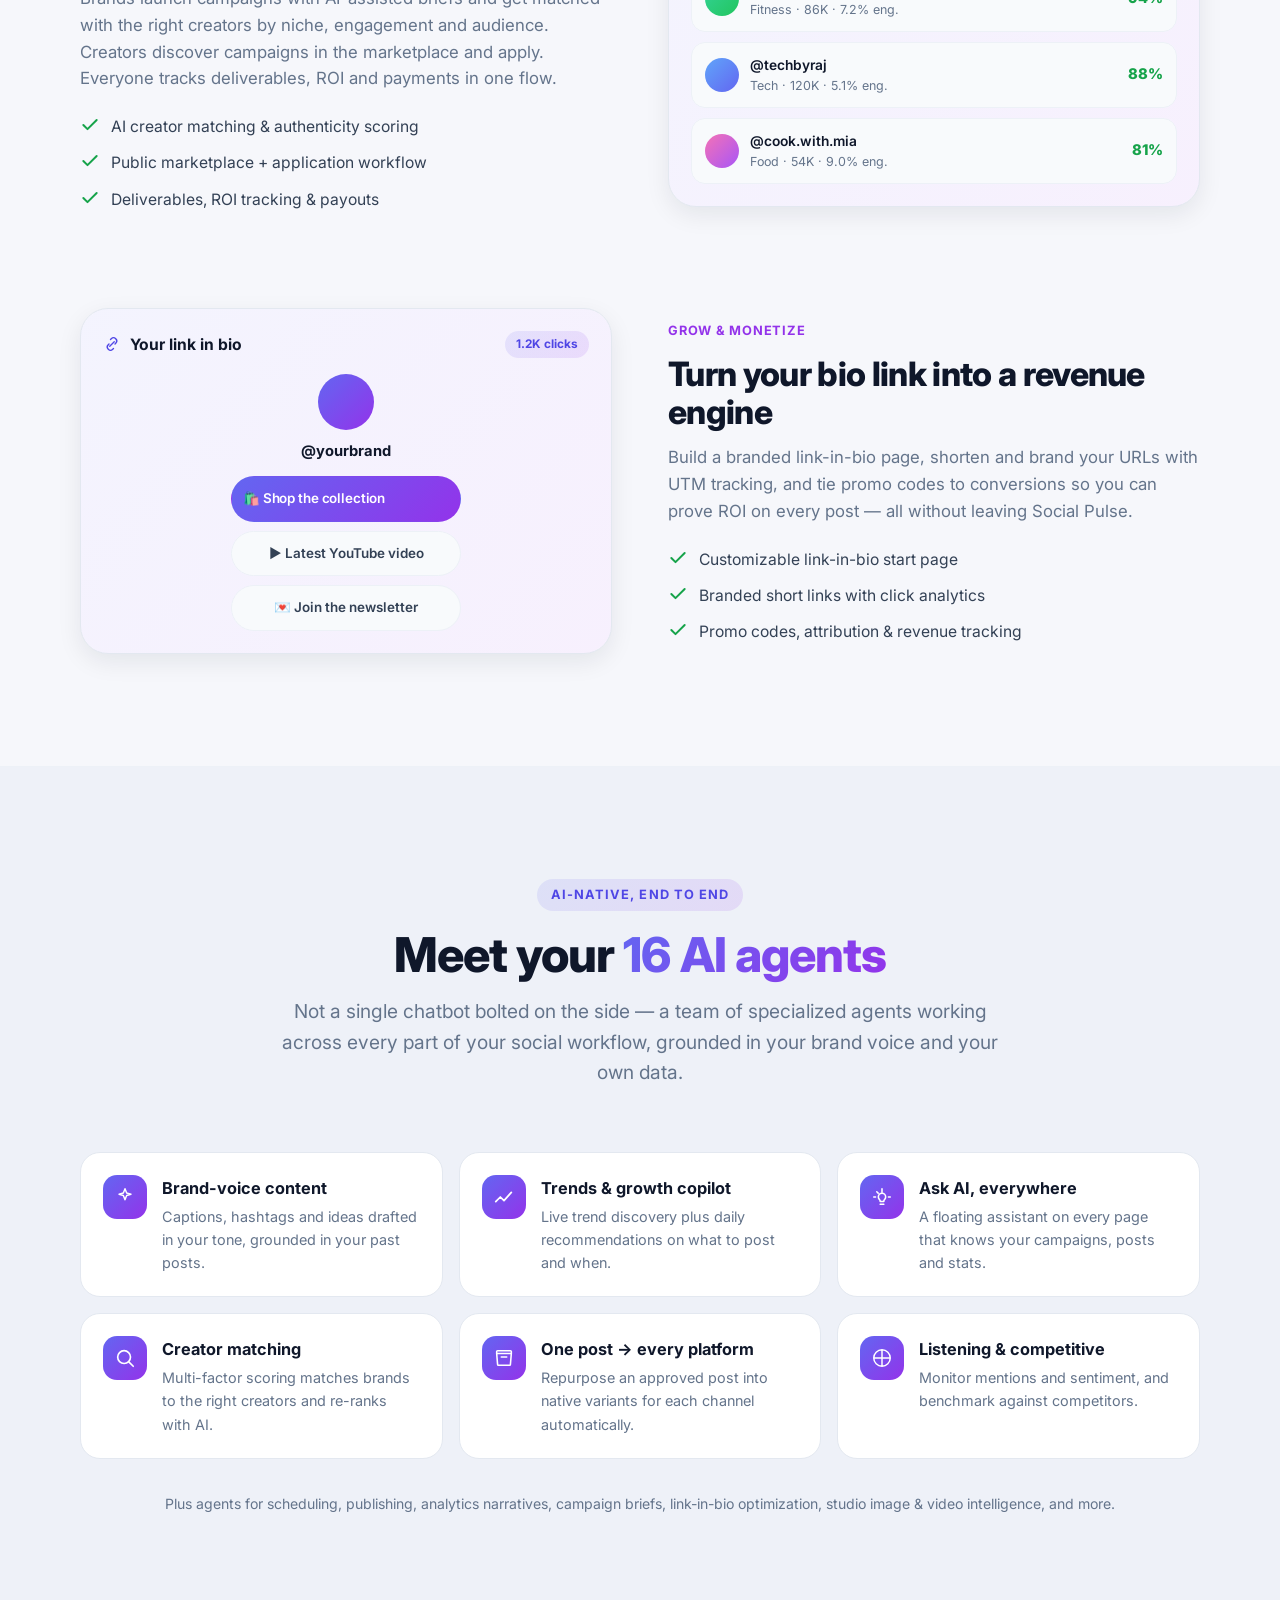
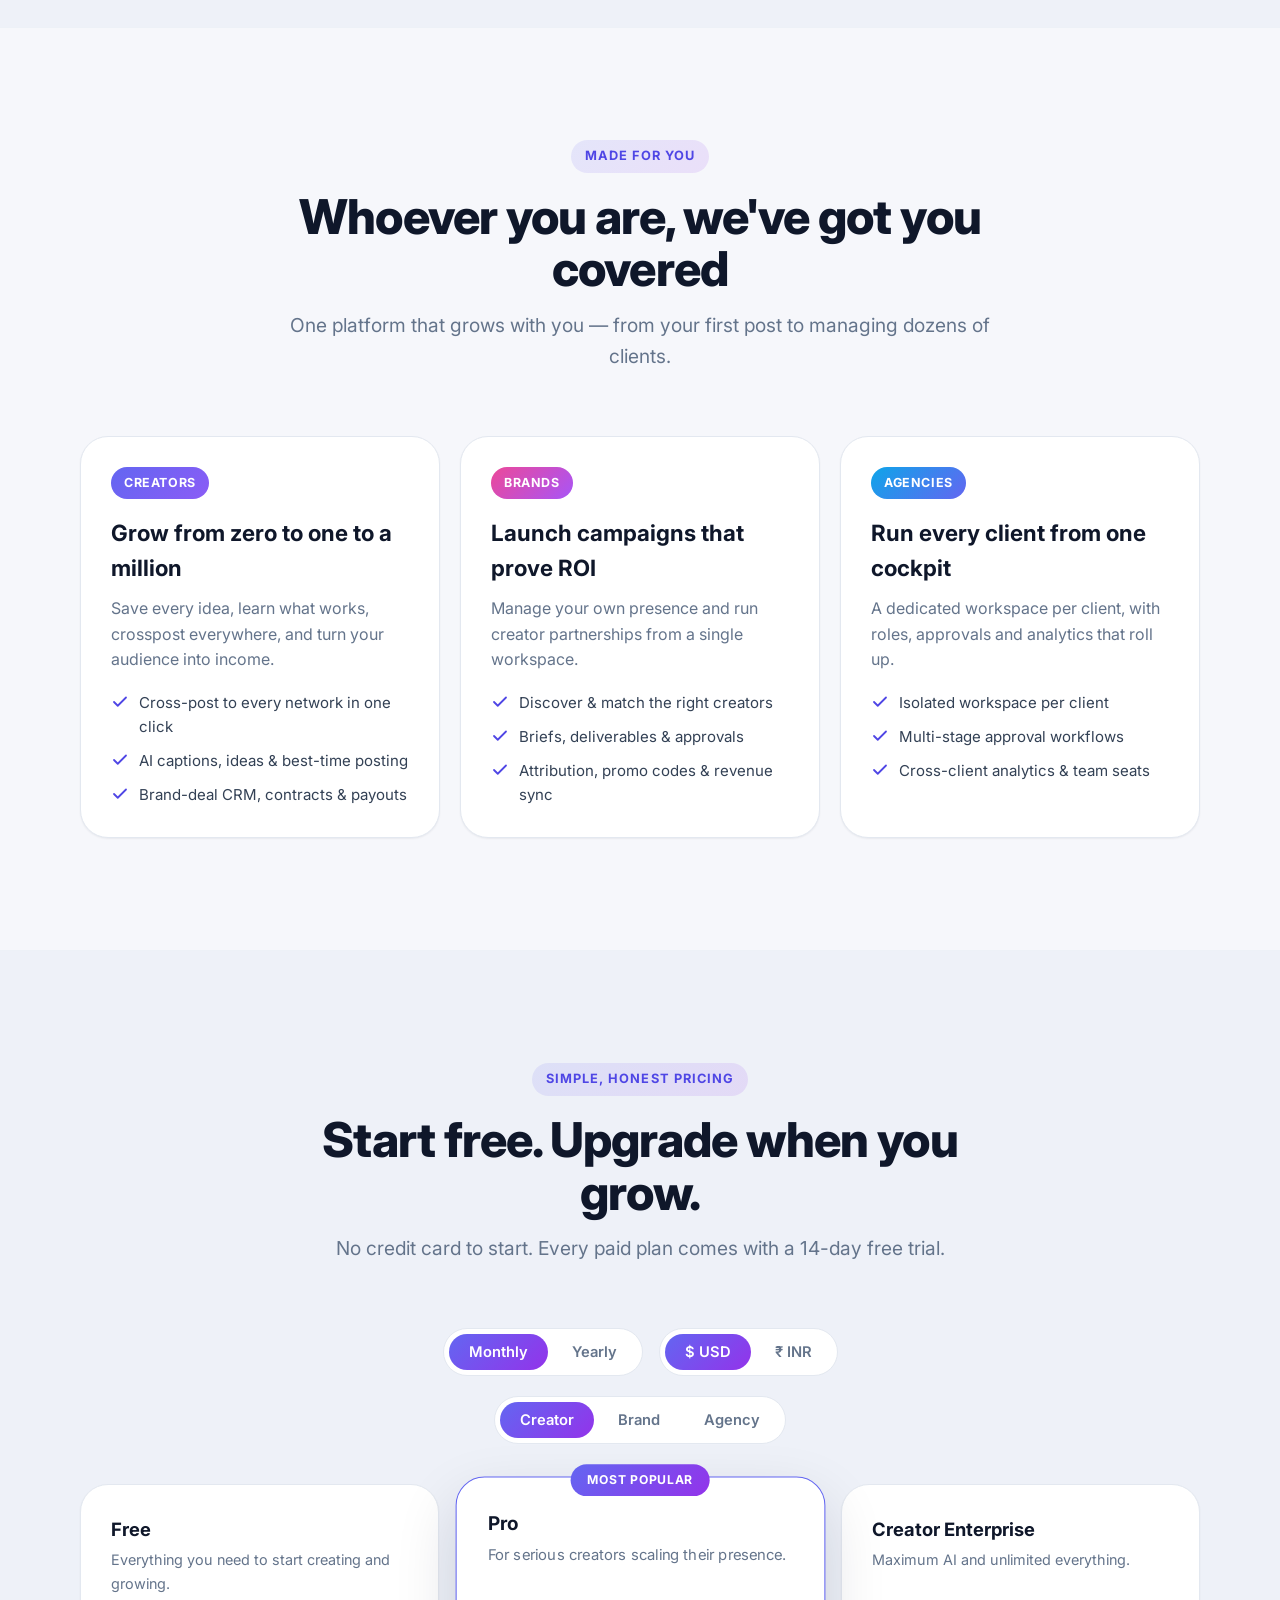
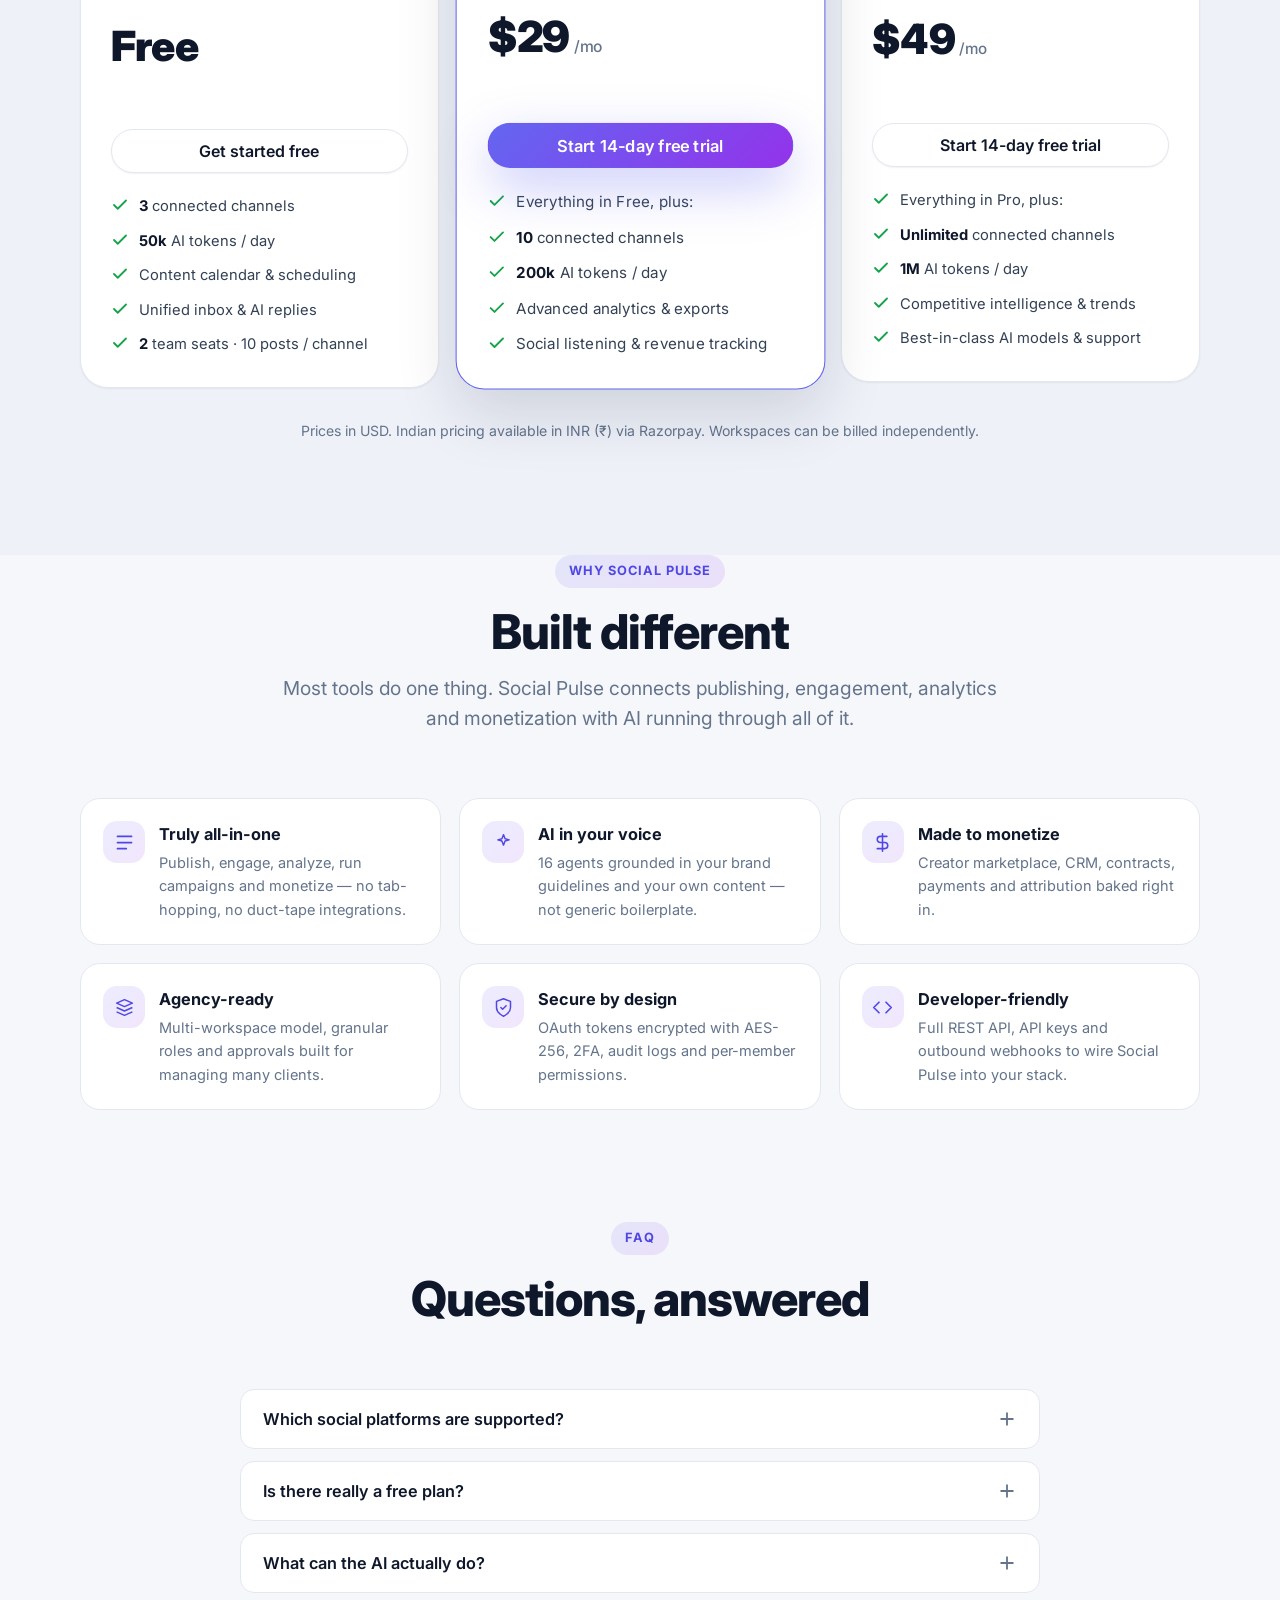
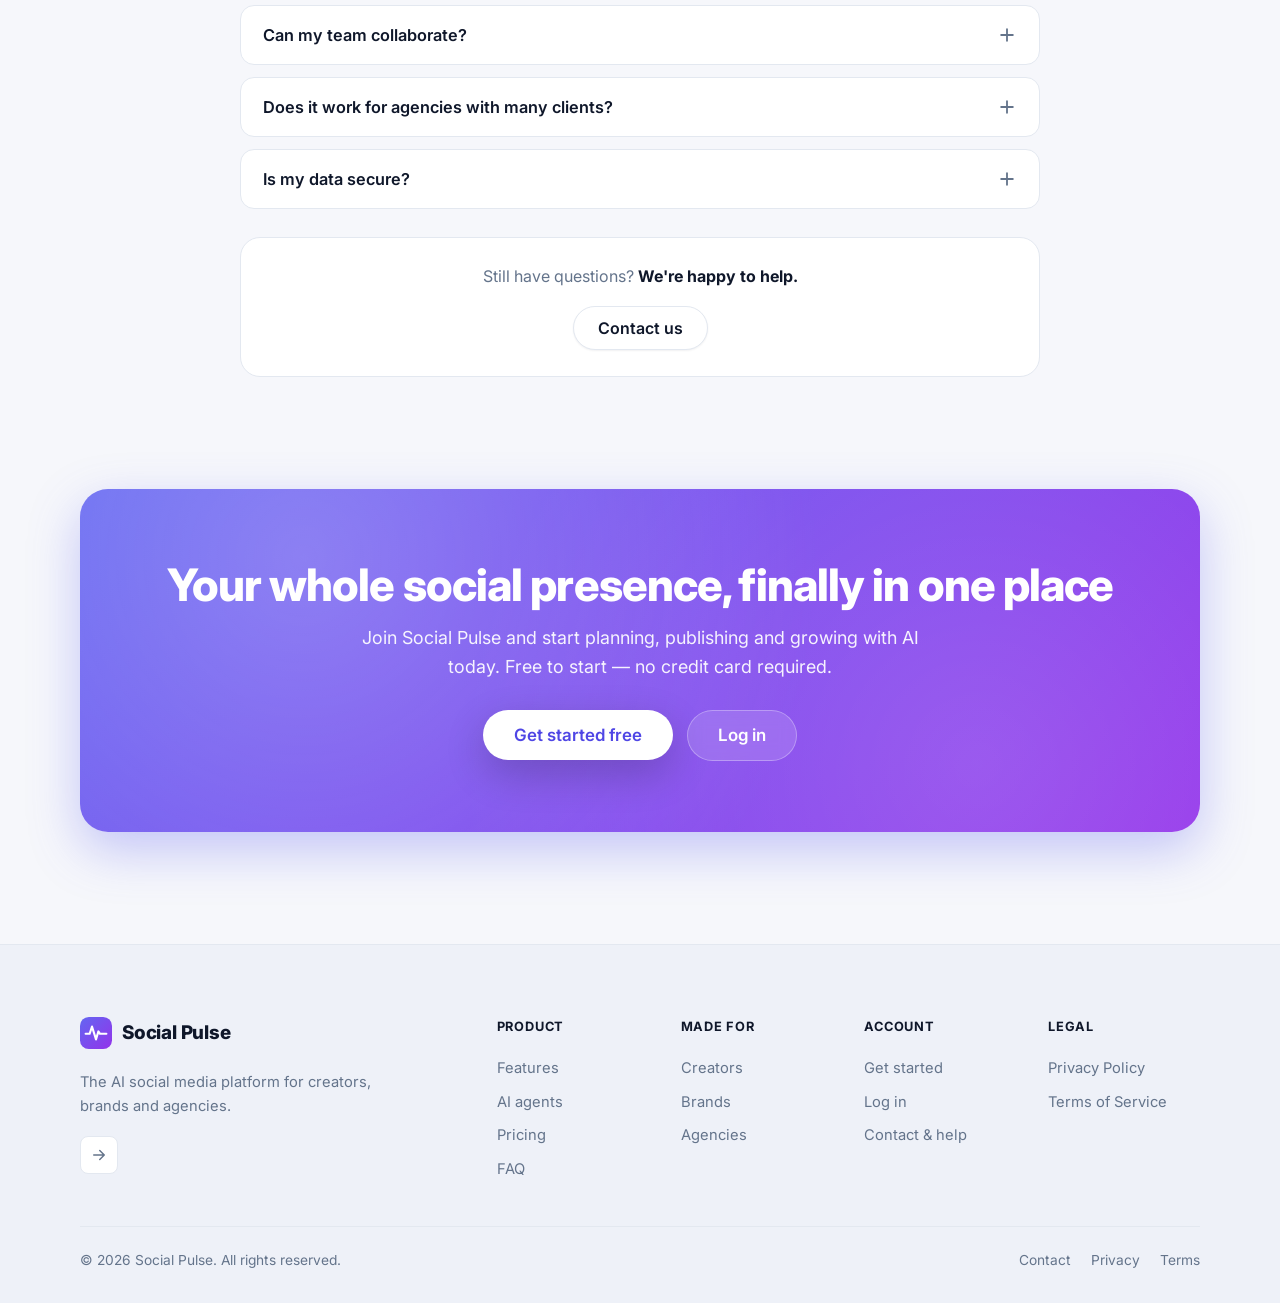
==== commit 4f83f9fa: "fix" ====
--- a/index.html
+++ b/index.html
@@ -33,8 +33,11 @@
   <meta name="twitter:image" content="https://socialpulsecrm.com/assets/og-image.svg" />
 
   <!-- Icons / manifest -->
+  <link rel="icon" href="/assets/favicon-48.png" sizes="48x48" type="image/png" />
+  <link rel="icon" href="/assets/favicon-192.png" sizes="192x192" type="image/png" />
+  <link rel="icon" href="/assets/favicon-512.png" sizes="512x512" type="image/png" />
   <link rel="icon" href="/assets/favicon.svg" type="image/svg+xml" />
-  <link rel="apple-touch-icon" href="/assets/favicon.svg" />
+  <link rel="apple-touch-icon" sizes="192x192" href="/assets/favicon-192.png" />
   <link rel="manifest" href="/site.webmanifest" />
 
   <!-- Fonts (non-blocking) -->
@@ -84,8 +87,10 @@
         "description": "Schedule and publish to 12 platforms, reply from one unified inbox, run creator campaigns, and grow with 16 AI agents.",
         "offers": [
           { "@type": "Offer", "name": "Free", "price": "0", "priceCurrency": "USD" },
-          { "@type": "Offer", "name": "Pro", "price": "19", "priceCurrency": "USD" },
-          { "@type": "Offer", "name": "Enterprise", "price": "49", "priceCurrency": "USD" }
+          { "@type": "Offer", "name": "Pro", "price": "29", "priceCurrency": "USD" },
+          { "@type": "Offer", "name": "Creator Enterprise", "price": "49", "priceCurrency": "USD" },
+          { "@type": "Offer", "name": "Brand", "price": "89", "priceCurrency": "USD" },
+          { "@type": "Offer", "name": "Agency", "price": "89", "priceCurrency": "USD" }
         ],
         "featureList": "Multi-platform scheduling, AI content generation, unified inbox, analytics and reports, creator campaigns and marketplace, team collaboration and approvals, link-in-bio"
       },
@@ -625,21 +630,21 @@
 
         <div class="pricing-controls reveal">
           <div class="ptoggle" role="tablist" aria-label="Billing cycle">
-            <button id="billMonthly" class="active" role="tab" aria-selected="true">Monthly</button>
-            <button id="billYearly" role="tab" aria-selected="false">Yearly</button>
+            <button type="button" id="billMonthly" class="active" role="tab" aria-selected="true">Monthly</button>
+            <button type="button" id="billYearly" role="tab" aria-selected="false">Yearly</button>
           </div>
           
           <div class="ptoggle" role="tablist" aria-label="Currency selection">
-            <button id="currUsd" class="active" role="tab" aria-selected="true">$ USD</button>
-            <button id="currInr" role="tab" aria-selected="false">₹ INR</button>
+            <button type="button" id="currUsd" class="active" role="tab" aria-selected="true">$ USD</button>
+            <button type="button" id="currInr" role="tab" aria-selected="false">₹ INR</button>
           </div>
         </div>
 
         <div class="pricing-controls reveal" style="margin-bottom: 40px;">
           <div class="ptoggle" role="tablist" aria-label="Product plan type">
-            <button id="prodCreator" class="active" role="tab" aria-selected="true">Creator</button>
-            <button id="prodBrand" role="tab" aria-selected="false">Brand</button>
-            <button id="prodAgency" role="tab" aria-selected="false">Agency</button>
+            <button type="button" id="prodCreator" class="active" role="tab" aria-selected="true">Creator</button>
+            <button type="button" id="prodBrand" role="tab" aria-selected="false">Brand</button>
+            <button type="button" id="prodAgency" role="tab" aria-selected="false">Agency</button>
           </div>
         </div>
 
--- a/css/pricing.css
+++ b/css/pricing.css
@@ -34,6 +34,8 @@
   color: var(--muted);
   cursor: pointer;
   transition: color 0.18s ease, background 0.18s ease;
+  position: relative;
+  z-index: 1;
 }
 .ptoggle button.active {
   background: var(--gradient);
@@ -81,6 +83,7 @@
   padding: 6px 16px;
   border-radius: var(--r-full);
   white-space: nowrap;
+  pointer-events: none;
 }
 .plan__name {
   font-weight: 700;
@@ -125,6 +128,8 @@
 .plan .btn {
   width: 100%;
   margin: 22px 0;
+  position: relative;
+  z-index: 1;
 }
 .plan__feats {
   list-style: none;
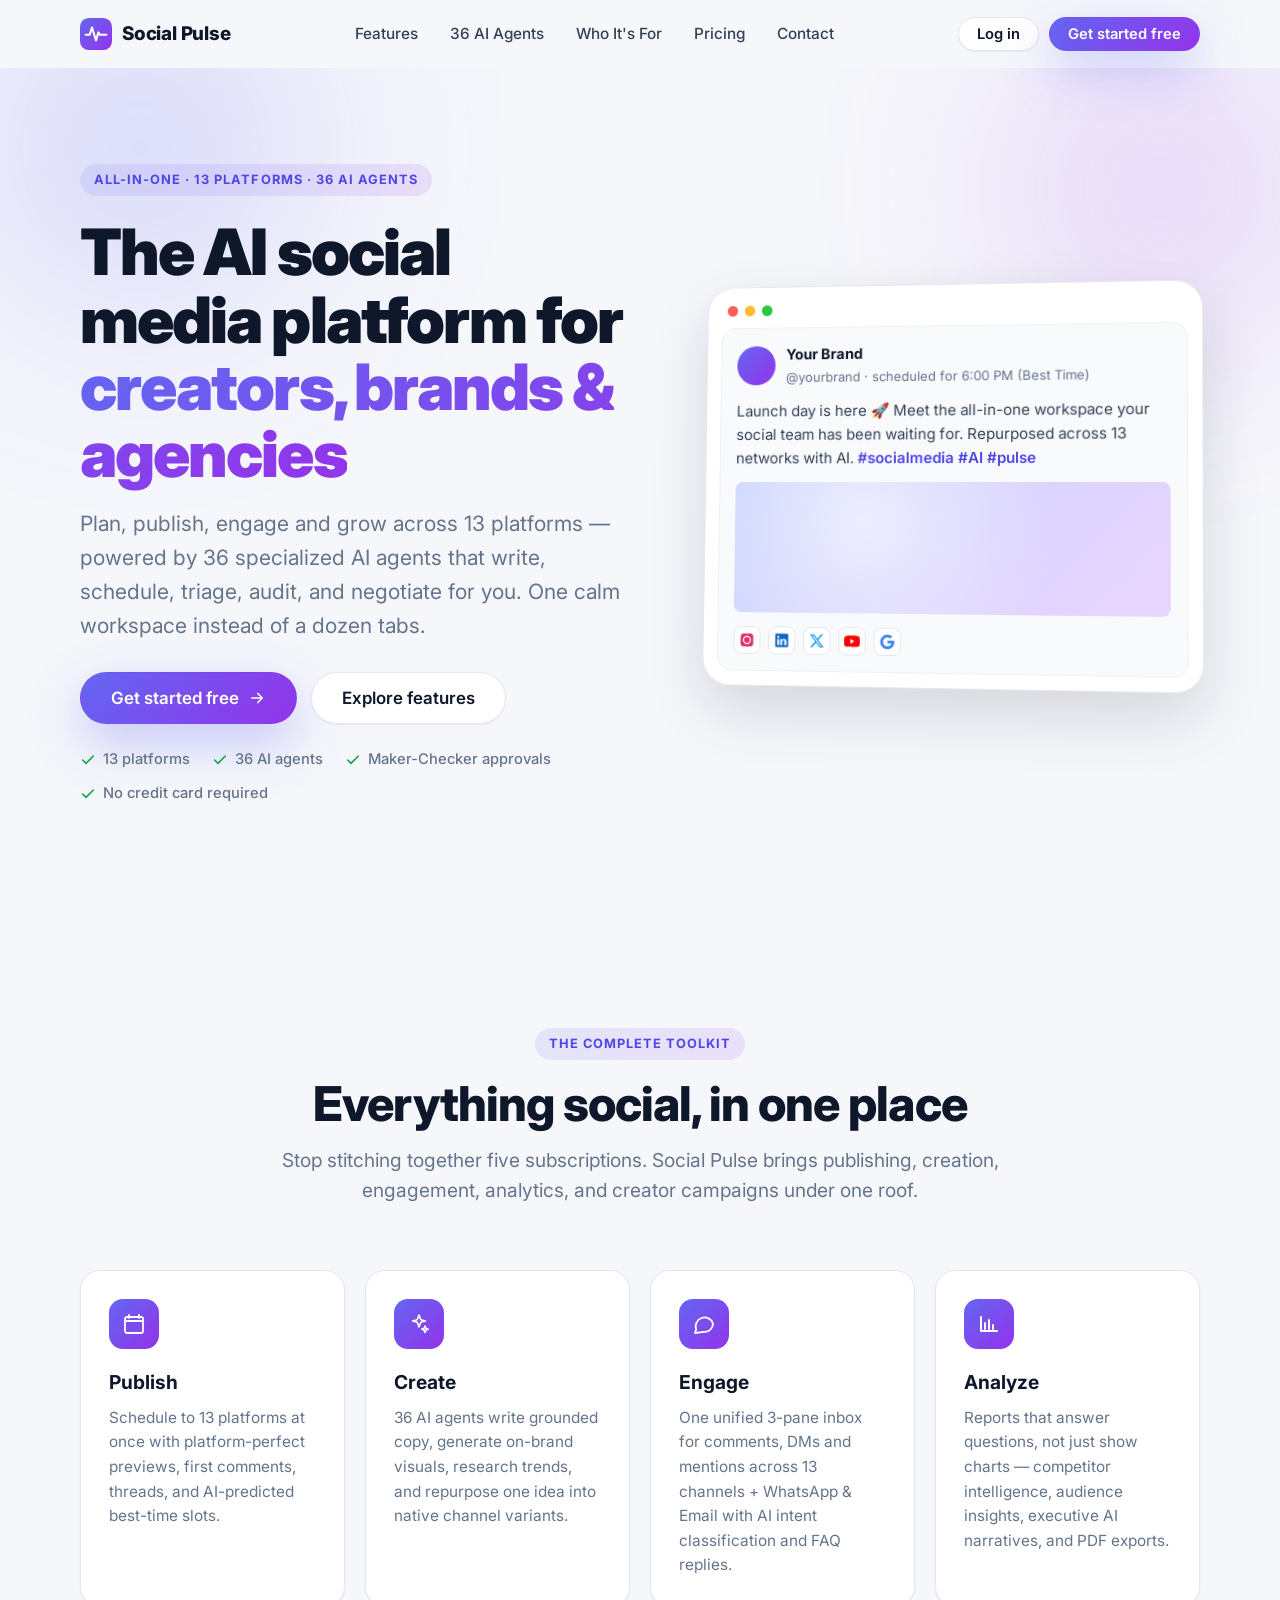
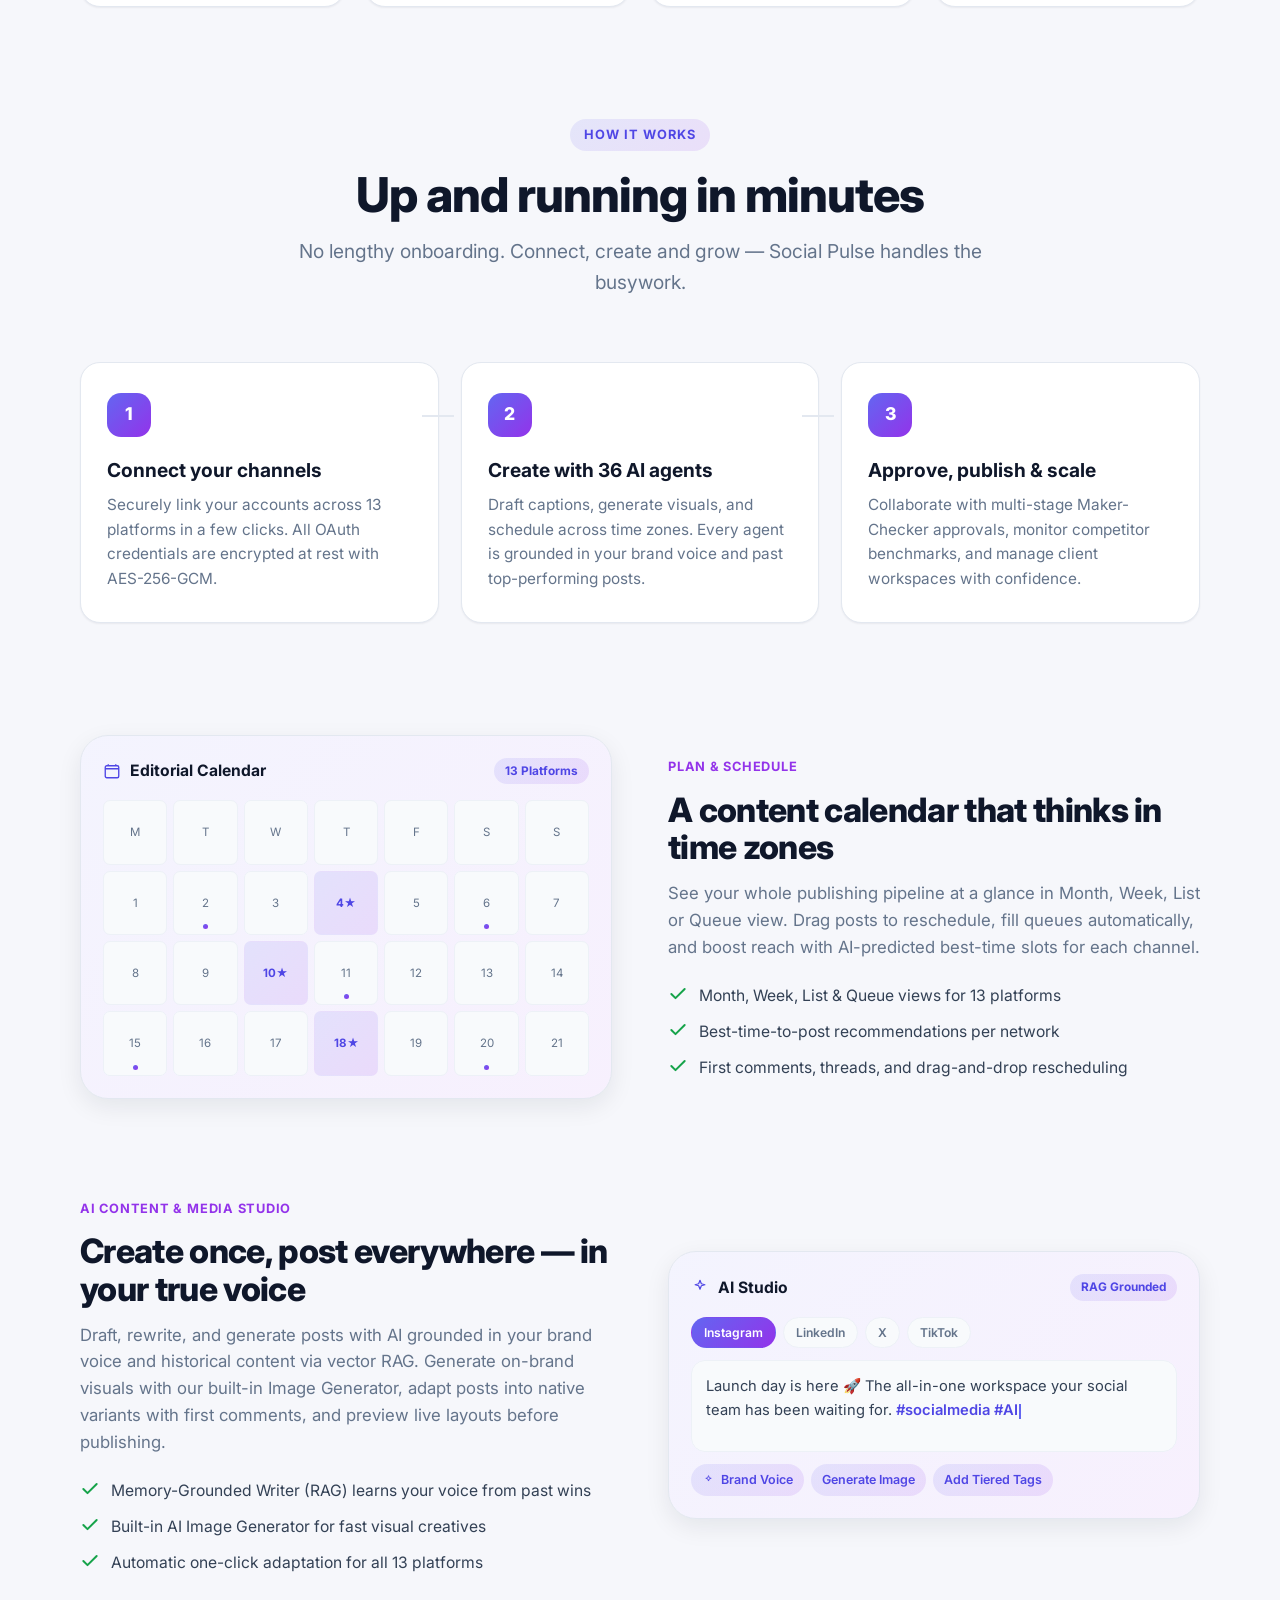
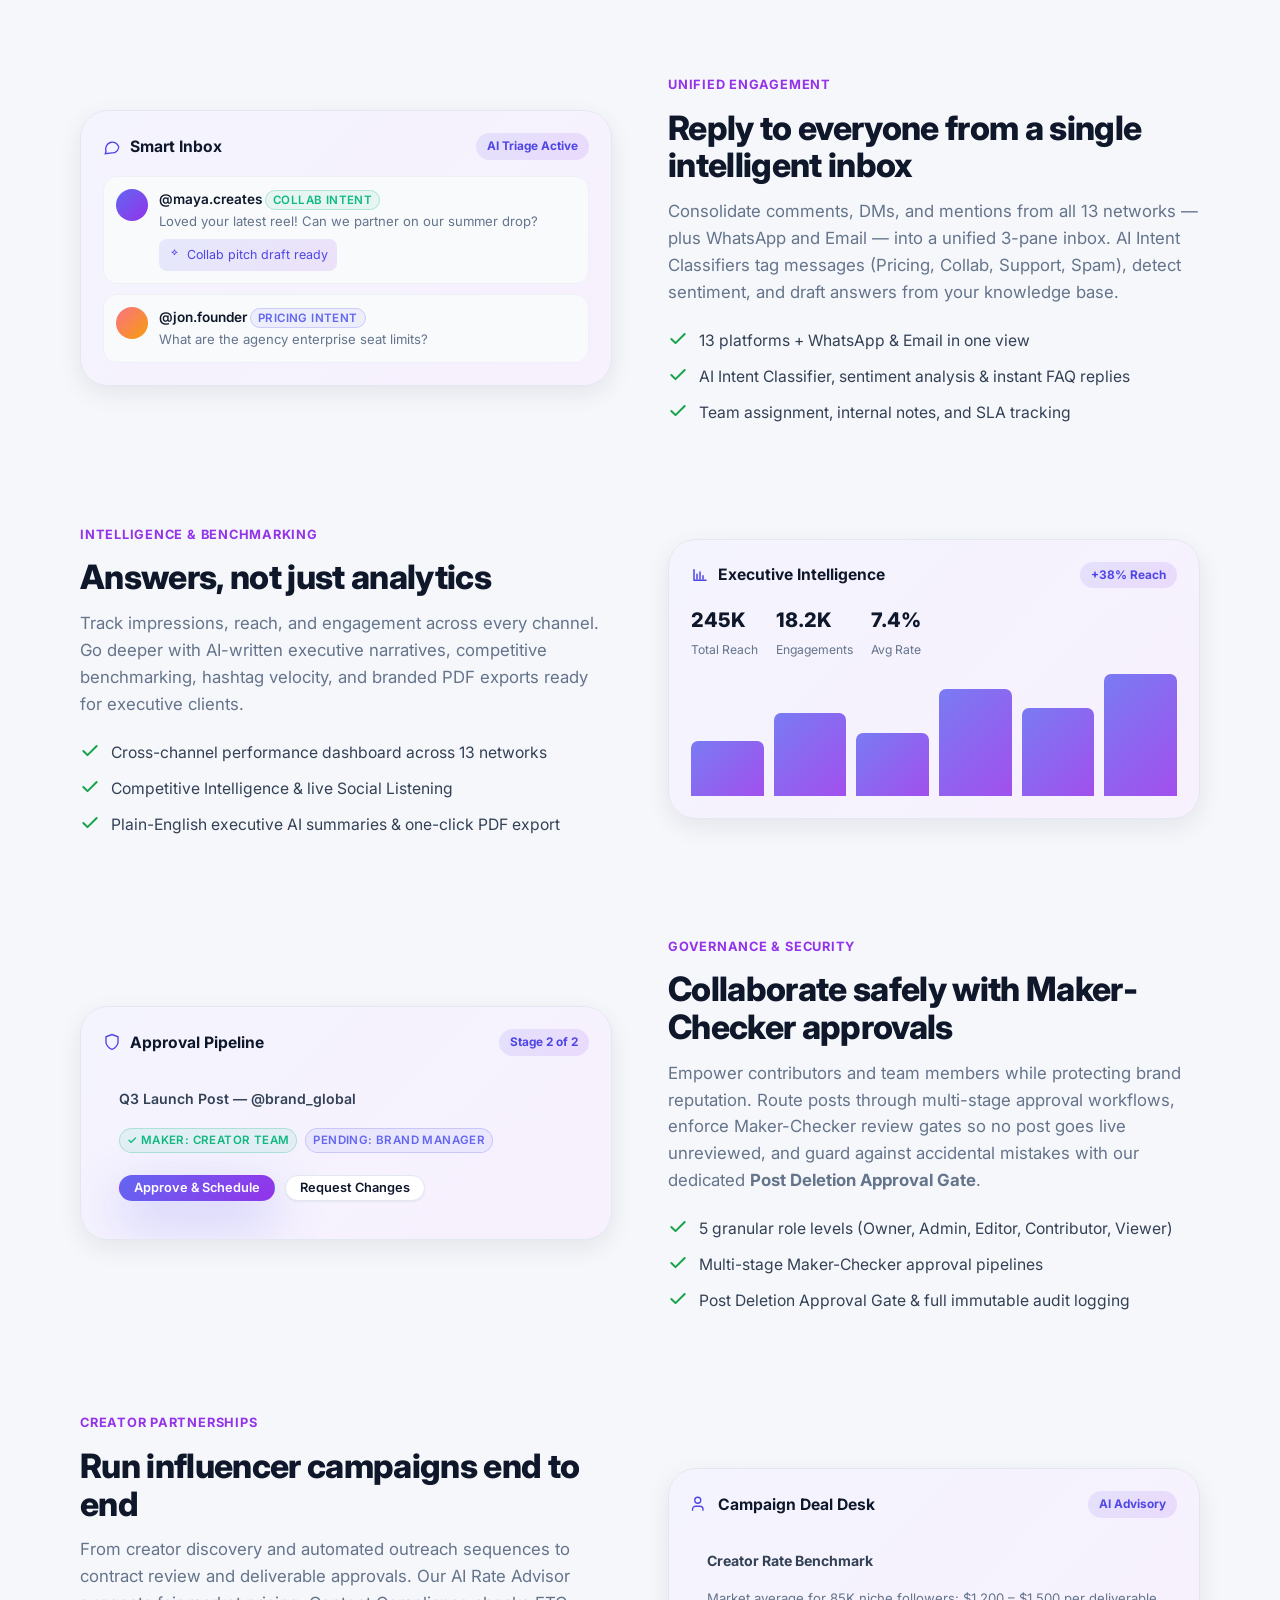
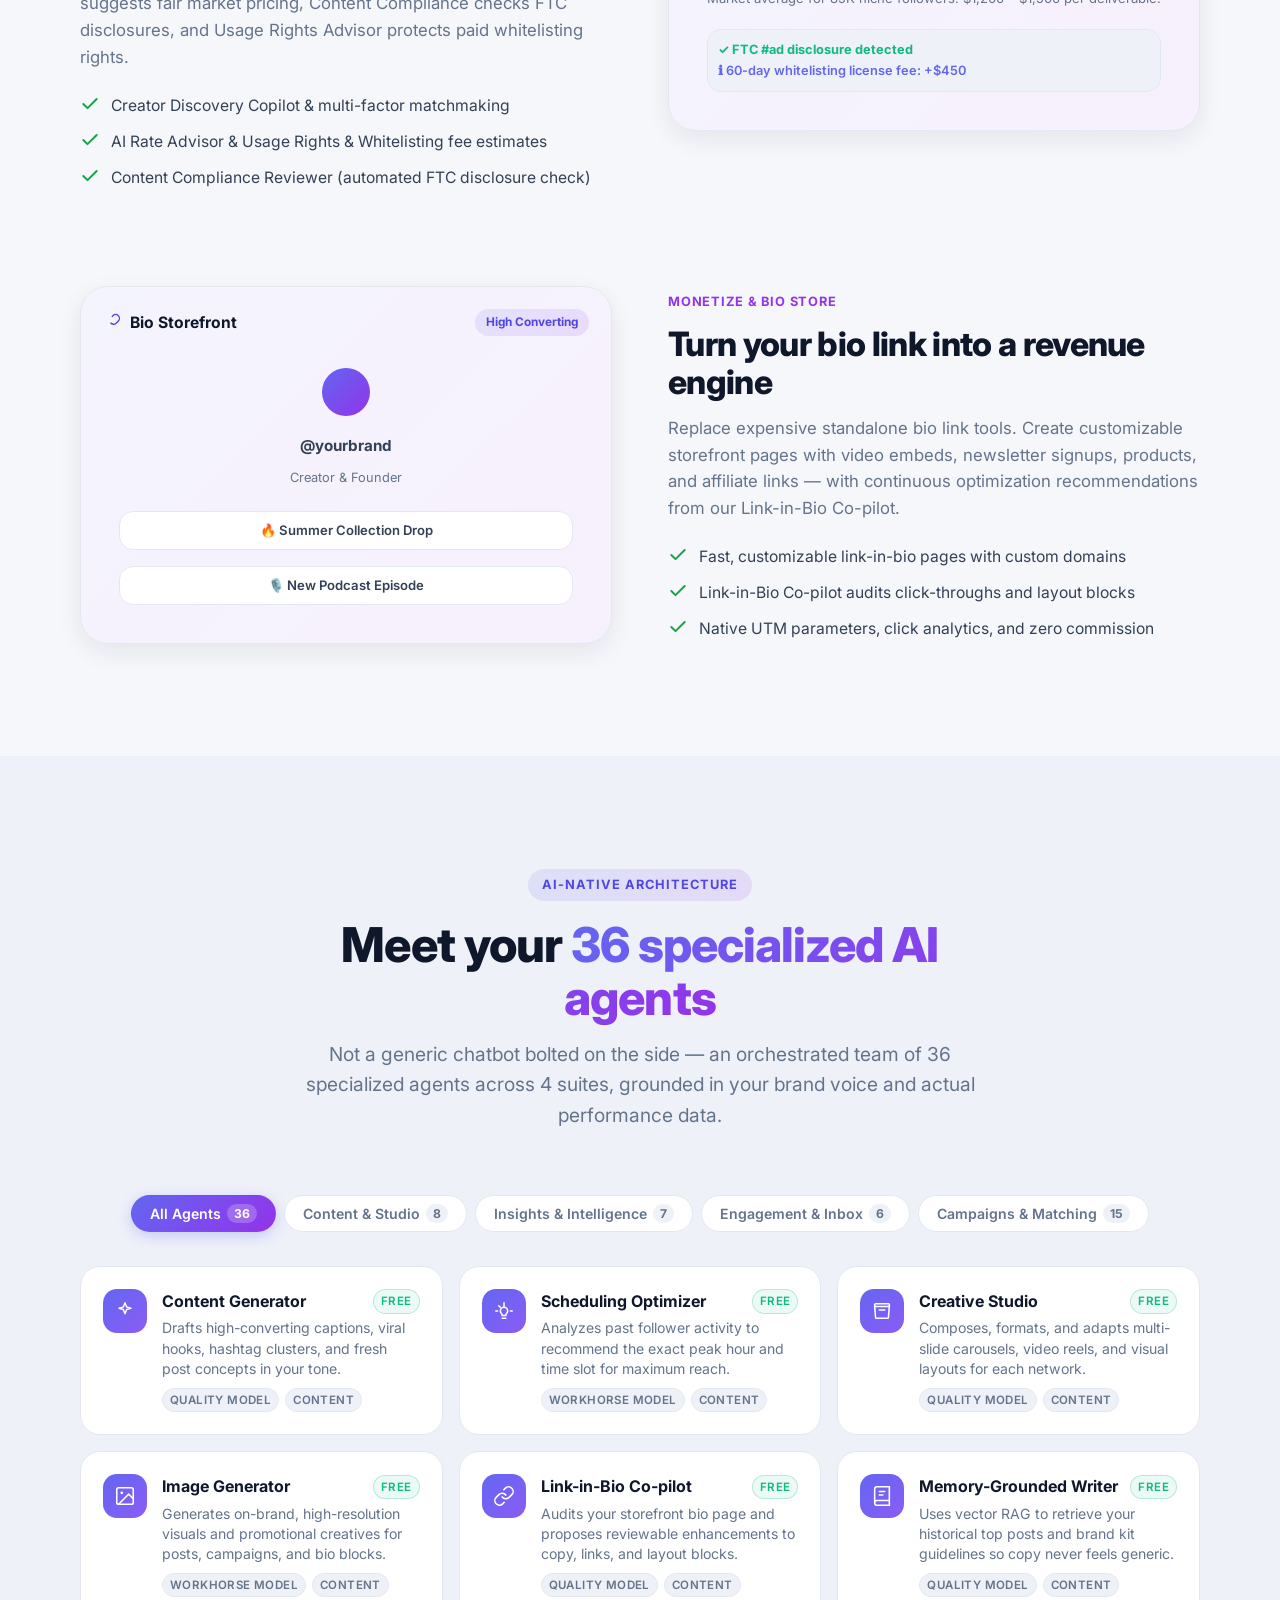
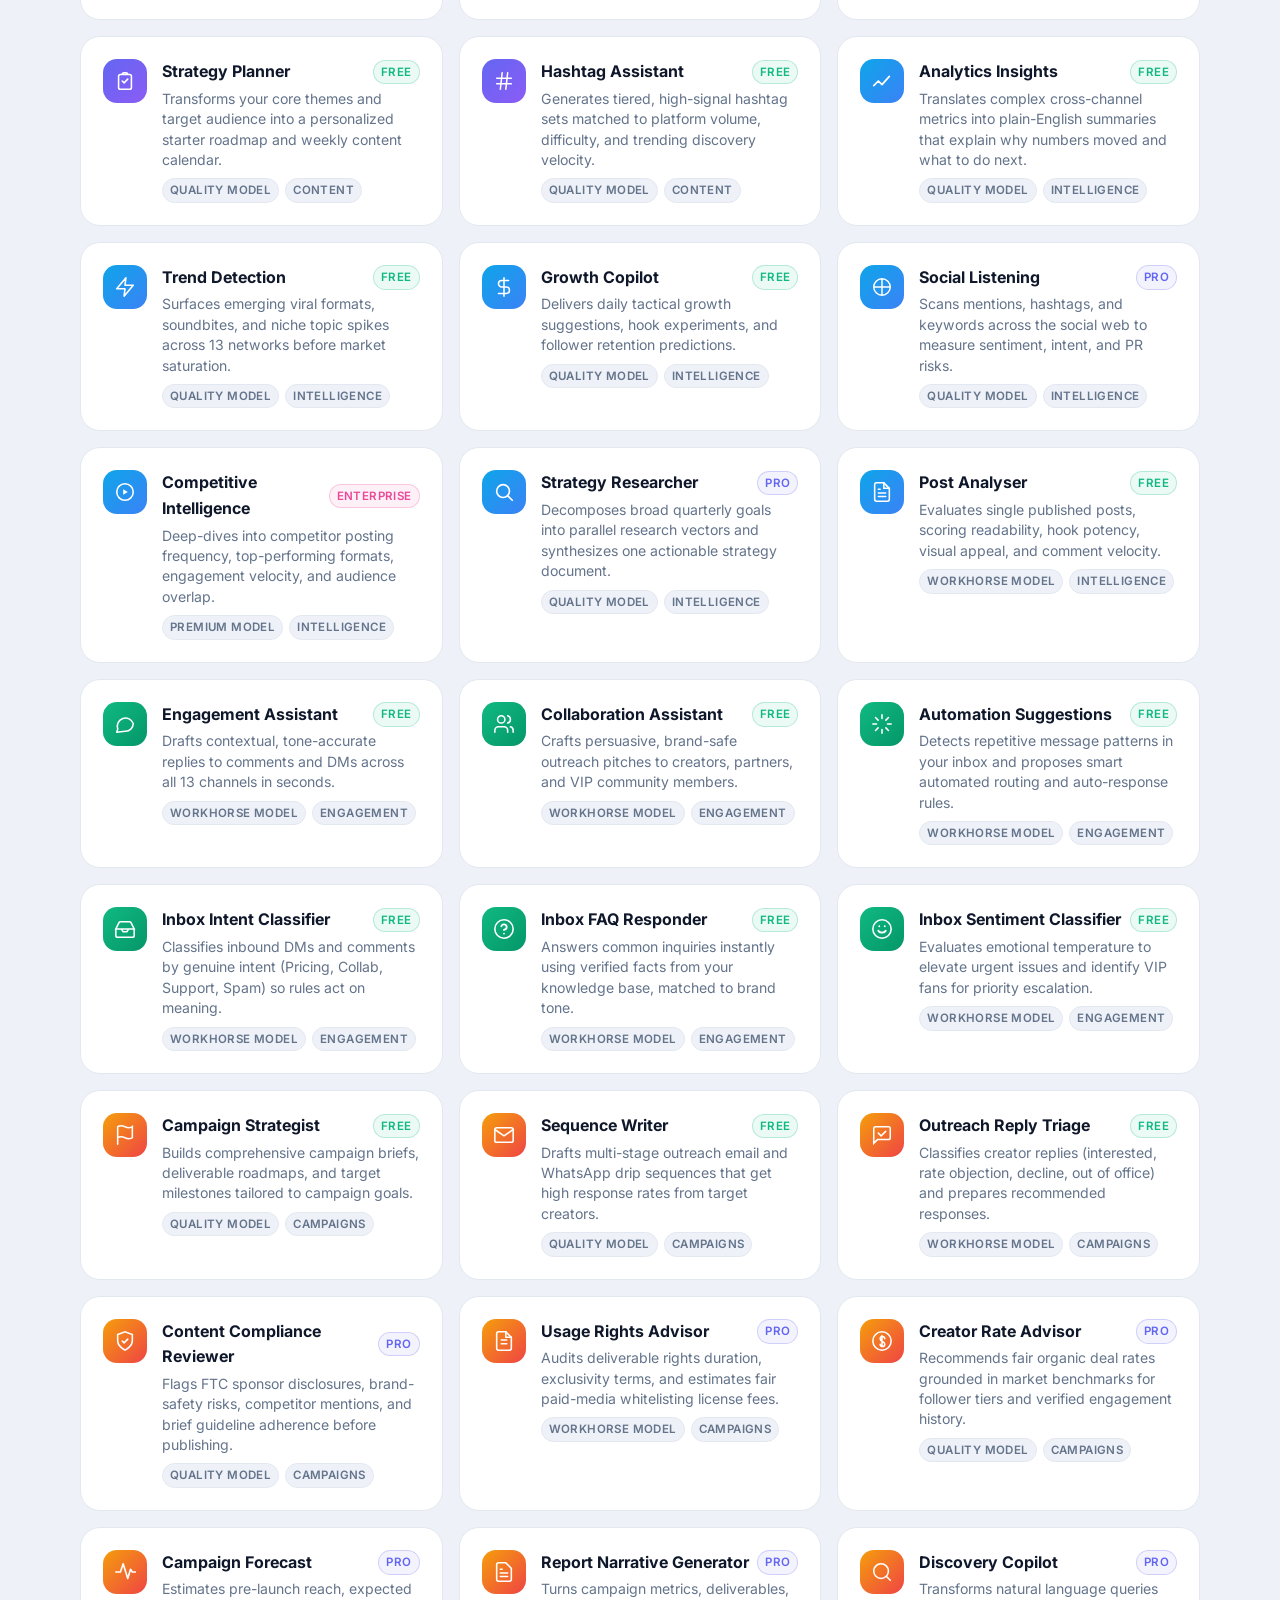
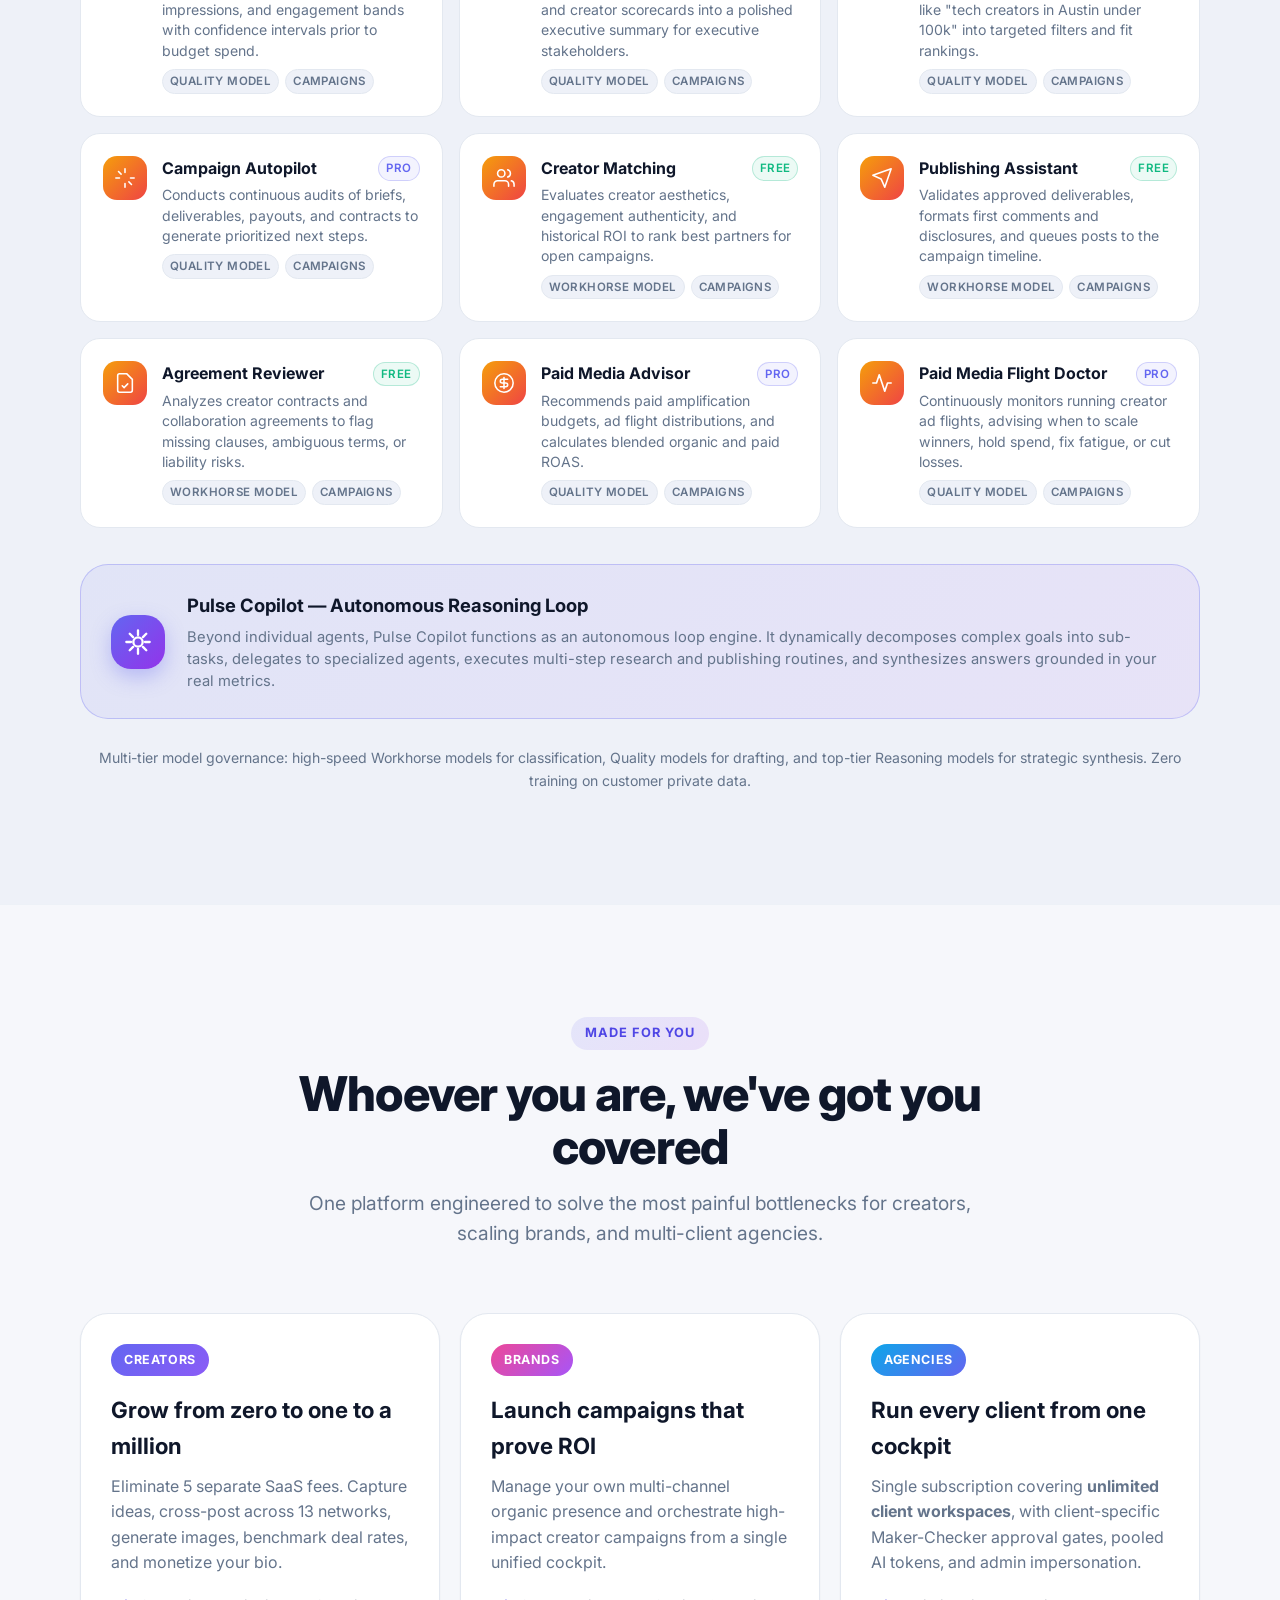
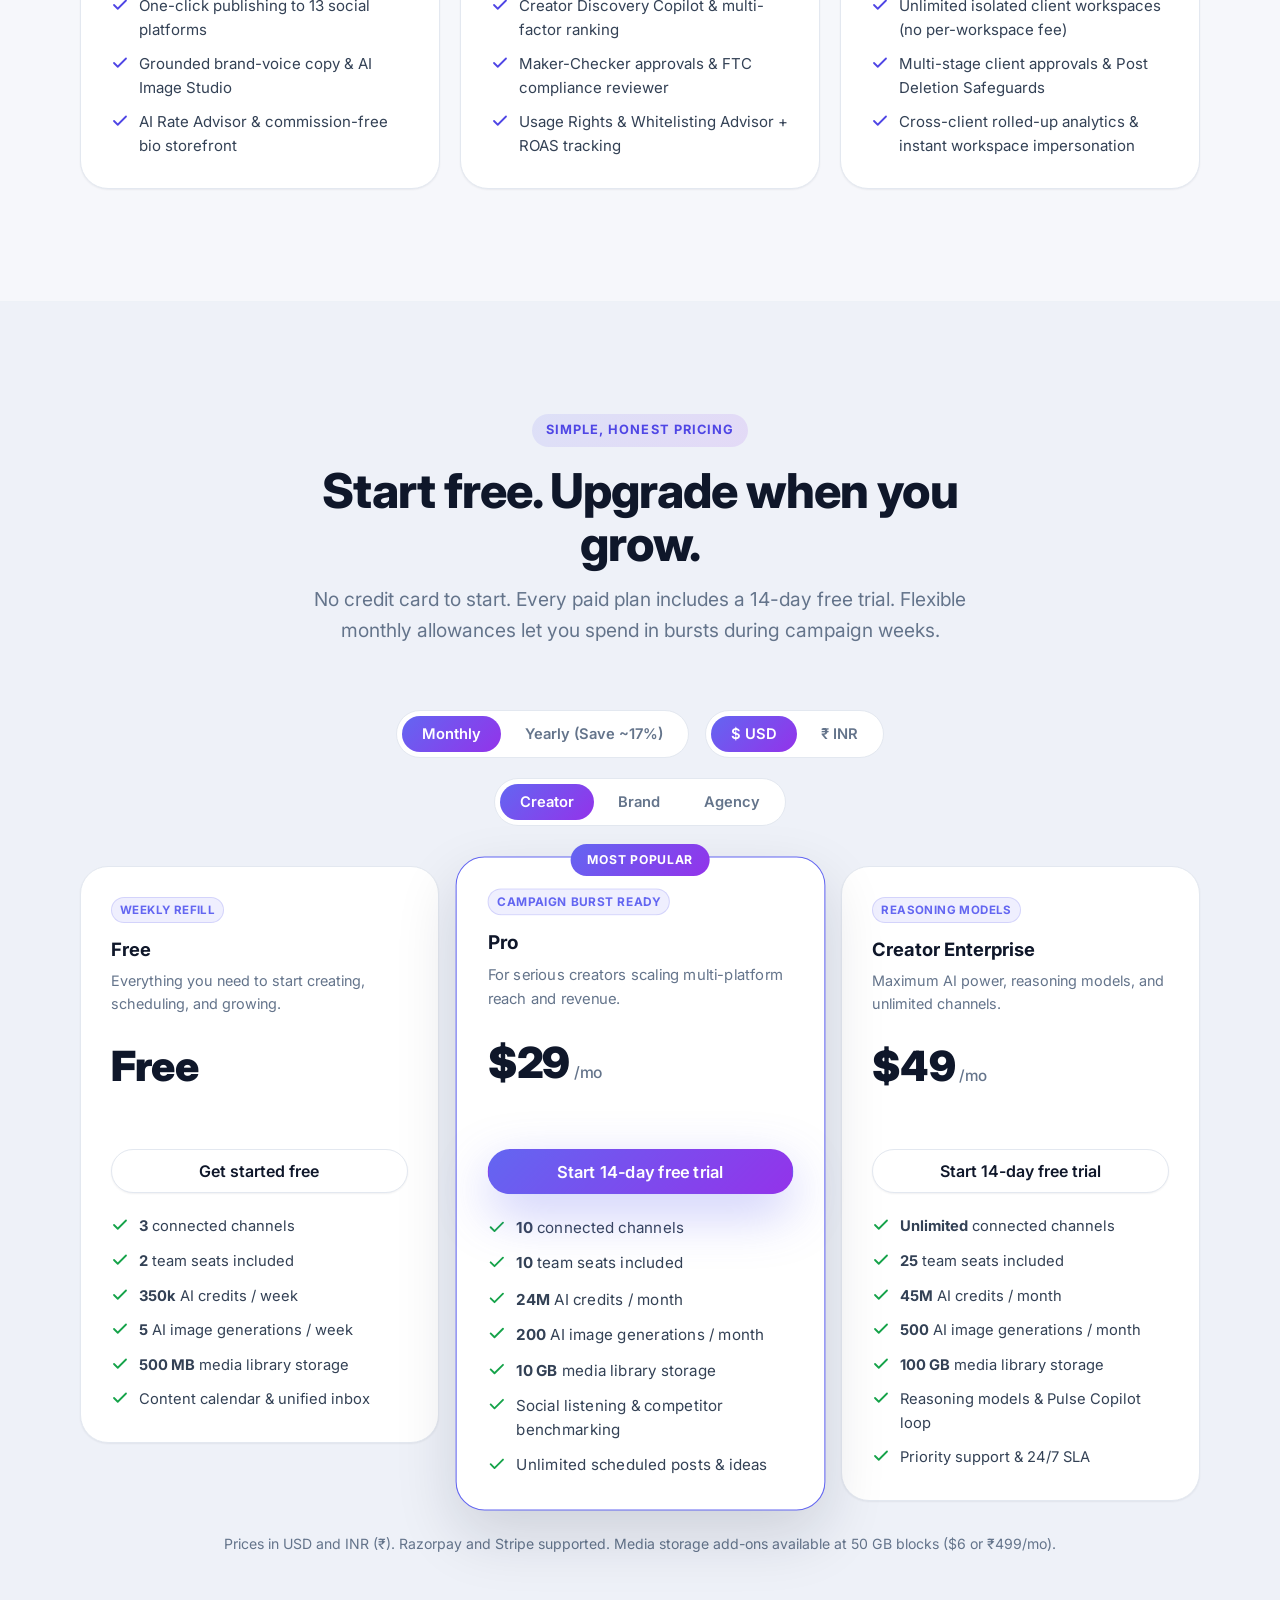
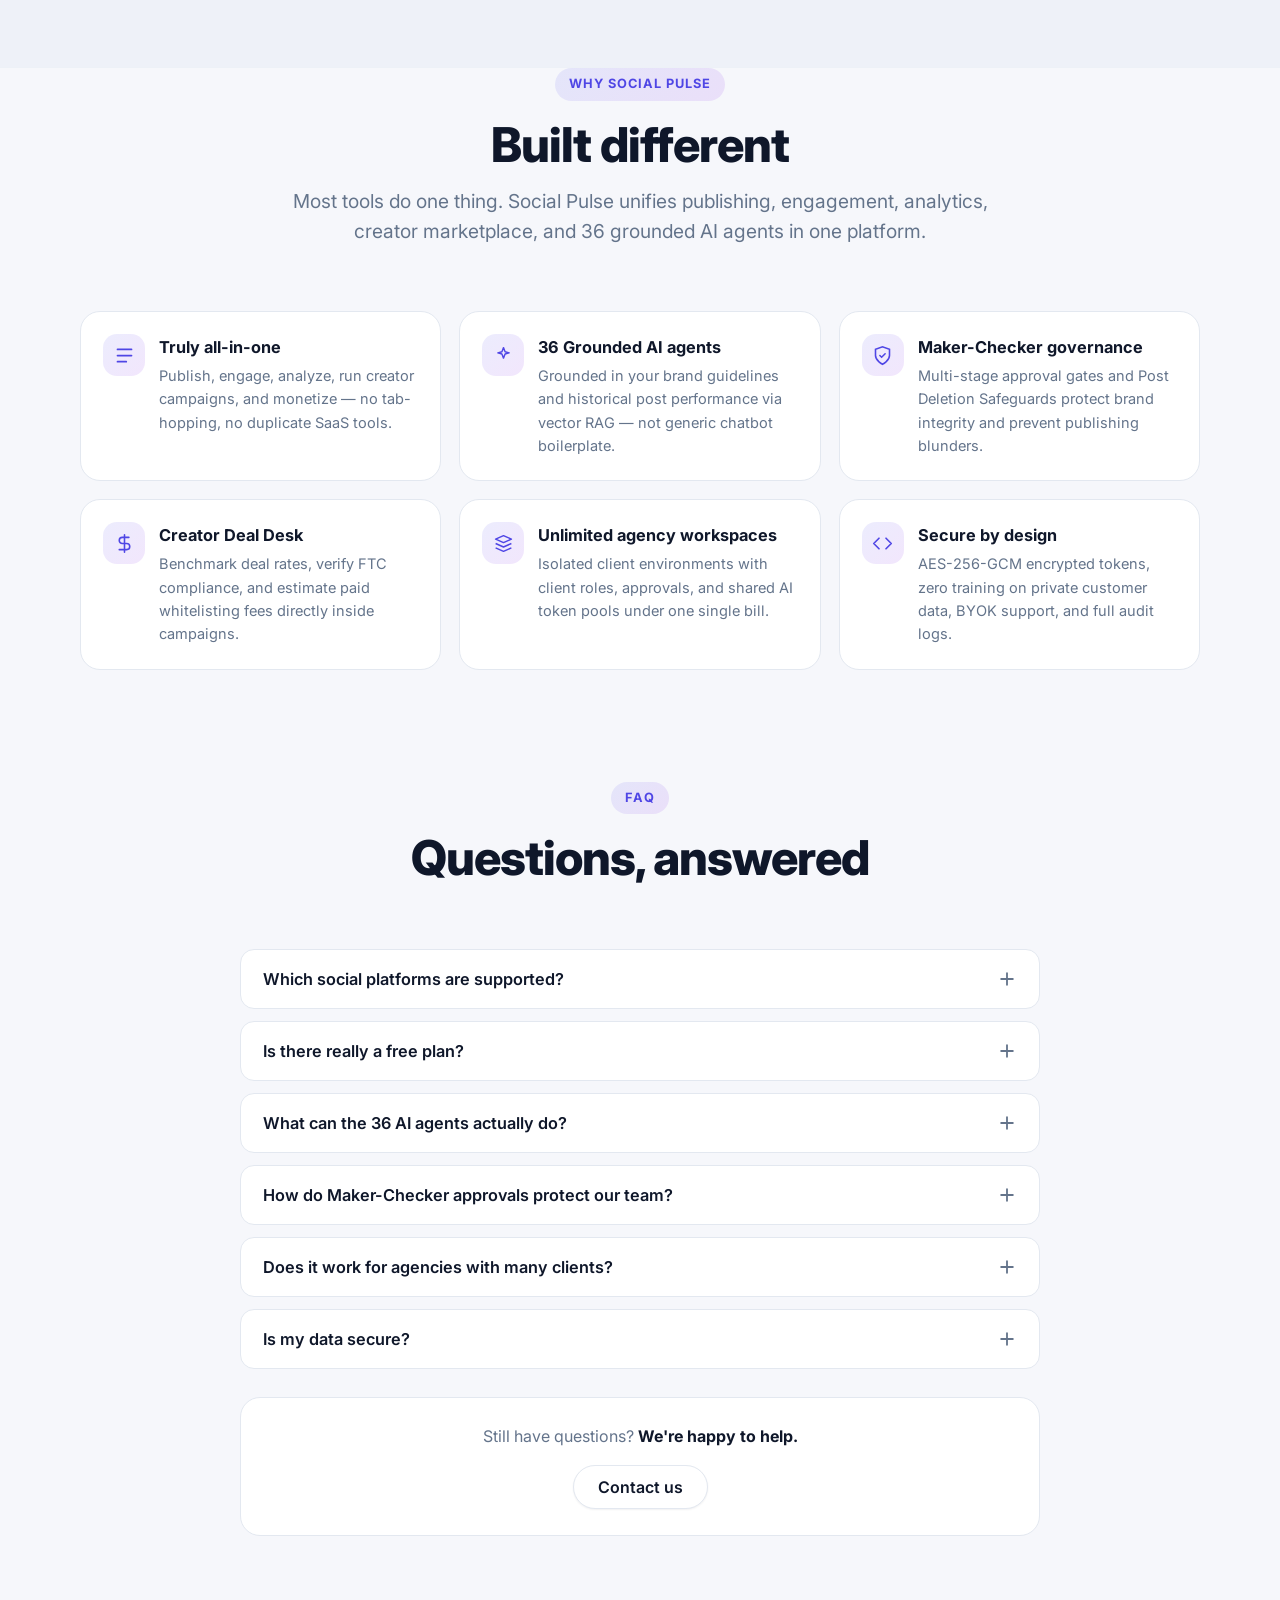
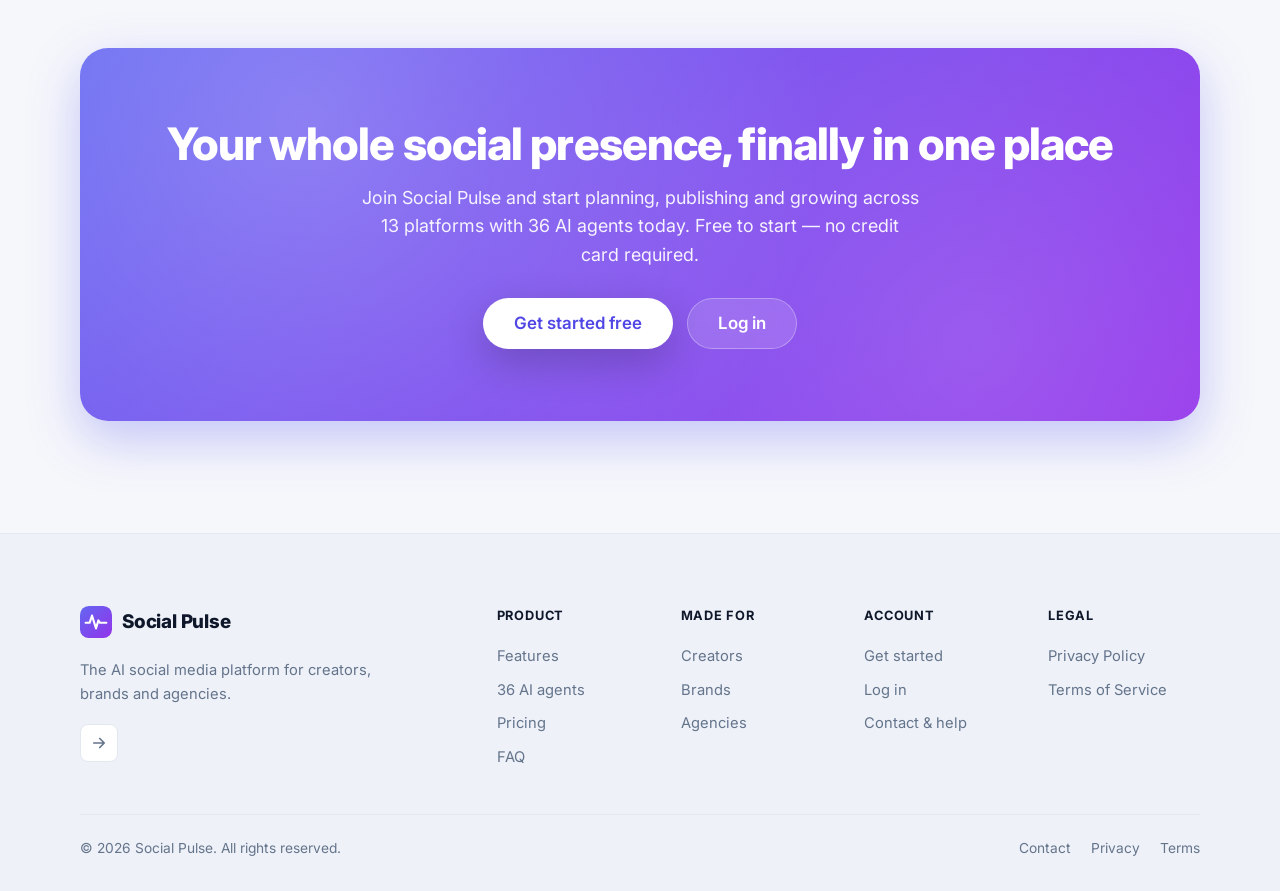
==== commit f4838ad1: "content updated" ====
--- a/index.html
+++ b/index.html
@@ -3,36 +3,11 @@
 <head>
   <meta charset="UTF-8" />
   <meta name="viewport" content="width=device-width, initial-scale=1.0" />
-  <script>document.documentElement.classList.add('js');</script>
-
-  <!-- Primary SEO -->
-  <title>Social Pulse — AI Social Media Management for Creators, Brands &amp; Agencies</title>
-  <meta name="description" content="Social Pulse is the all-in-one AI social media platform. Schedule and publish to 12 platforms, reply from one unified inbox, run creator campaigns, and grow faster with 16 AI agents. Free plan — no credit card required." />
-  <meta name="keywords" content="social media management, AI social media, schedule posts, social media scheduler, content calendar, creator marketplace, social media analytics, unified inbox, link in bio, Buffer alternative, Hootsuite alternative" />
-  <meta name="author" content="Social Pulse" />
-  <meta name="robots" content="index, follow, max-image-preview:large" />
+  <title>Social Pulse — All-in-One AI Social Media Platform (36 Agents &amp; 13 Platforms)</title>
+  <meta name="description" content="The all-in-one AI social media platform for creators, brands and agencies. Plan, publish, and engage across 13 platforms, run creator campaigns, and scale with 36 specialized AI agents. Free plan — no credit card required." />
+  <meta name="robots" content="index, follow" />
   <meta name="theme-color" content="#6366f1" />
   <link rel="canonical" href="https://socialpulsecrm.com/" />
-
-  <!-- Open Graph -->
-  <meta property="og:type" content="website" />
-  <meta property="og:site_name" content="Social Pulse" />
-  <meta property="og:title" content="Social Pulse — AI Social Media Management for Creators, Brands &amp; Agencies" />
-  <meta property="og:description" content="Plan, publish, engage and grow across 12 platforms — with 16 AI agents that write, schedule, reply and report for you. Free plan, no credit card." />
-  <meta property="og:url" content="https://socialpulsecrm.com/" />
-  <meta property="og:image" content="https://socialpulsecrm.com/assets/og-image.svg" />
-  <meta property="og:image:type" content="image/svg+xml" />
-  <meta property="og:image:width" content="1200" />
-  <meta property="og:image:height" content="630" />
-  <meta property="og:image:alt" content="Social Pulse — AI social media management platform" />
-
-  <!-- Twitter -->
-  <meta name="twitter:card" content="summary_large_image" />
-  <meta name="twitter:title" content="Social Pulse — AI Social Media Management" />
-  <meta name="twitter:description" content="Plan, publish, engage and grow across 12 platforms with 16 AI agents. Free plan, no credit card." />
-  <meta name="twitter:image" content="https://socialpulsecrm.com/assets/og-image.svg" />
-
-  <!-- Icons / manifest -->
   <link rel="icon" href="/assets/favicon-48.png" sizes="48x48" type="image/png" />
   <link rel="icon" href="/assets/favicon-192.png" sizes="192x192" type="image/png" />
   <link rel="icon" href="/assets/favicon-512.png" sizes="512x512" type="image/png" />
@@ -40,13 +15,28 @@
   <link rel="apple-touch-icon" sizes="192x192" href="/assets/favicon-192.png" />
   <link rel="manifest" href="/site.webmanifest" />
 
-  <!-- Fonts (non-blocking) -->
+  <!-- Open Graph / Facebook -->
+  <meta property="og:type" content="website" />
+  <meta property="og:url" content="https://socialpulsecrm.com/" />
+  <meta property="og:title" content="Social Pulse — AI Social Media Management with 36 Agents &amp; 13 Platforms" />
+  <meta property="og:description" content="Plan, publish, engage and grow across 13 platforms with 36 specialized AI agents. Built with Maker-Checker approvals, creator campaigns, and unified inbox." />
+  <meta property="og:image" content="https://socialpulsecrm.com/assets/og-image.svg" />
+  <meta property="og:image:width" content="1200" />
+  <meta property="og:image:height" content="630" />
+  <meta property="og:site_name" content="Social Pulse" />
+
+  <!-- Twitter -->
+  <meta name="twitter:card" content="summary_large_image" />
+  <meta name="twitter:url" content="https://socialpulsecrm.com/" />
+  <meta name="twitter:title" content="Social Pulse — AI Social Media Management with 36 Agents &amp; 13 Platforms" />
+  <meta name="twitter:description" content="Plan, publish, engage and grow across 13 platforms with 36 specialized AI agents. Built with Maker-Checker approvals, creator campaigns, and unified inbox." />
+  <meta name="twitter:image" content="https://socialpulsecrm.com/assets/og-image.svg" />
+
   <link rel="preconnect" href="https://fonts.googleapis.com" />
   <link rel="preconnect" href="https://fonts.gstatic.com" crossorigin />
   <link rel="preload" as="style" href="https://fonts.googleapis.com/css2?family=Inter:wght@400;500;600;700;800;900&display=swap" onload="this.onload=null;this.rel='stylesheet'" />
   <noscript><link rel="stylesheet" href="https://fonts.googleapis.com/css2?family=Inter:wght@400;500;600;700;800;900&display=swap" /></noscript>
 
-  <!-- Styles (modular — see /css) -->
   <link rel="stylesheet" href="/css/tokens.css" />
   <link rel="stylesheet" href="/css/base.css" />
   <link rel="stylesheet" href="/css/buttons.css" />
@@ -59,50 +49,77 @@
   <link rel="stylesheet" href="/css/faq.css" />
   <link rel="stylesheet" href="/css/footer.css" />
 
-  <!-- Structured data -->
+  <!-- JSON-LD Schema -->
   <script type="application/ld+json">
   {
     "@context": "https://schema.org",
     "@graph": [
       {
         "@type": "Organization",
-        "@id": "https://socialpulsecrm.com/#org",
+        "@id": "https://socialpulsecrm.com/#organization",
         "name": "Social Pulse",
         "url": "https://socialpulsecrm.com/",
-        "logo": "https://socialpulsecrm.com/assets/favicon.svg",
-        "description": "All-in-one AI social media management platform for creators, brands and agencies.",
-        "contactPoint": {
-          "@type": "ContactPoint",
-          "contactType": "customer support",
-          "email": "support@socialpulsecrm.com",
-          "url": "https://socialpulsecrm.com/contact/"
-        }
+        "logo": "https://socialpulsecrm.com/assets/favicon-512.png",
+        "contactPoint": [
+          {
+            "@type": "ContactPoint",
+            "contactType": "Customer Support",
+            "email": "support@socialpulsecrm.com",
+            "url": "https://socialpulsecrm.com/contact/"
+          }
+        ]
       },
       {
         "@type": "SoftwareApplication",
+        "@id": "https://socialpulsecrm.com/#software",
         "name": "Social Pulse",
         "applicationCategory": "BusinessApplication",
         "operatingSystem": "Web",
+        "description": "All-in-one AI social media management platform. Schedule and publish to 13 platforms, reply from one unified inbox, run creator campaigns with FTC compliance, and scale with 36 specialized AI agents.",
         "url": "https://socialpulsecrm.com/",
-        "description": "Schedule and publish to 12 platforms, reply from one unified inbox, run creator campaigns, and grow with 16 AI agents.",
         "offers": [
-          { "@type": "Offer", "name": "Free", "price": "0", "priceCurrency": "USD" },
-          { "@type": "Offer", "name": "Pro", "price": "29", "priceCurrency": "USD" },
-          { "@type": "Offer", "name": "Creator Enterprise", "price": "49", "priceCurrency": "USD" },
-          { "@type": "Offer", "name": "Brand", "price": "89", "priceCurrency": "USD" },
-          { "@type": "Offer", "name": "Agency", "price": "89", "priceCurrency": "USD" }
-        ],
-        "featureList": "Multi-platform scheduling, AI content generation, unified inbox, analytics and reports, creator campaigns and marketplace, team collaboration and approvals, link-in-bio"
+          {
+            "@type": "Offer",
+            "price": "0",
+            "priceCurrency": "USD",
+            "name": "Free"
+          },
+          {
+            "@type": "Offer",
+            "price": "29",
+            "priceCurrency": "USD",
+            "name": "Pro"
+          },
+          {
+            "@type": "Offer",
+            "price": "49",
+            "priceCurrency": "USD",
+            "name": "Creator Enterprise"
+          },
+          {
+            "@type": "Offer",
+            "price": "89",
+            "priceCurrency": "USD",
+            "name": "Brand"
+          },
+          {
+            "@type": "Offer",
+            "price": "89",
+            "priceCurrency": "USD",
+            "name": "Agency"
+          }
+        ]
       },
       {
         "@type": "FAQPage",
+        "@id": "https://socialpulsecrm.com/#faq",
         "mainEntity": [
-          { "@type": "Question", "name": "Which social platforms does Social Pulse support?", "acceptedAnswer": { "@type": "Answer", "text": "Social Pulse publishes to 12 platforms: Instagram, YouTube, TikTok, X (Twitter), LinkedIn, Threads, Bluesky, Facebook Pages, Facebook Groups, Pinterest, Reddit and Mastodon. You can also manage Email, WhatsApp and Google Business conversations from the unified inbox." } },
-          { "@type": "Question", "name": "Is there a free plan?", "acceptedAnswer": { "@type": "Answer", "text": "Yes. The Free plan includes 3 connected channels, 2 team seats, AI assistance, the content calendar, the unified inbox and basic analytics — with no credit card required." } },
-          { "@type": "Question", "name": "What can the AI do?", "acceptedAnswer": { "@type": "Answer", "text": "Social Pulse ships 16 AI agents that draft captions and hashtags in your brand voice, recommend the best time to post, surface trends, suggest replies, match creators to campaigns, repurpose one post into platform-native variants, and turn analytics into plain-English insights." } },
-          { "@type": "Question", "name": "Can my team collaborate?", "acceptedAnswer": { "@type": "Answer", "text": "Yes. Invite teammates with five role levels (Owner, Admin, Editor, Contributor, Viewer), run multi-stage approval workflows, and customise permissions per member." } },
-          { "@type": "Question", "name": "Can agencies manage multiple clients?", "acceptedAnswer": { "@type": "Answer", "text": "Yes. Agencies get a separate workspace per client, roles and approvals per workspace, shared channels, and cross-client analytics in one place." } },
-          { "@type": "Question", "name": "Is my data secure?", "acceptedAnswer": { "@type": "Answer", "text": "All OAuth tokens are encrypted at rest with AES-256-GCM, data is stored in secured PostgreSQL databases, and you can disconnect any account or delete your data at any time." } }
+          { "@type": "Question", "name": "Which social platforms are supported?", "acceptedAnswer": { "@type": "Answer", "text": "Social Pulse publishes and analyzes across 13 platforms: Instagram, YouTube, TikTok, X (Twitter), LinkedIn, Threads, Bluesky, Facebook Pages, Facebook Groups, Pinterest, Reddit, Mastodon, and Google Business. The unified inbox also aggregates WhatsApp and Email inquiries." } },
+          { "@type": "Question", "name": "Is there really a free plan?", "acceptedAnswer": { "@type": "Answer", "text": "Yes. The Free plan includes 3 connected channels, 2 team seats, 350k AI credits per week with burst capability, 5 AI image generations per week, 500 MB storage, content calendar, and unified inbox with no credit card required." } },
+          { "@type": "Question", "name": "What can the 36 AI agents actually do?", "acceptedAnswer": { "@type": "Answer", "text": "Social Pulse ships 36 specialized AI agents across Content & Studio, Insights & Intelligence, Engagement & Community, and Campaigns & Matching. They draft grounded brand-voice copy, generate images, predict peak posting hours, classify inbound DM intents, benchmark competitors, audit contracts, check FTC disclosures, calculate creator deal rates, and run multi-step campaigns via Pulse Copilot." } },
+          { "@type": "Question", "name": "How do Maker-Checker approvals protect our brand?", "acceptedAnswer": { "@type": "Answer", "text": "Our enterprise Maker-Checker approval pipeline prevents accidental live publishing. Content created by contributors or junior team members must pass required reviewer sign-offs before entering the publishing queue. Deletions are also protected by a dedicated deletion approval gate." } },
+          { "@type": "Question", "name": "Does Social Pulse support agencies with multiple clients?", "acceptedAnswer": { "@type": "Answer", "text": "Yes. The Agency plan covers unlimited client workspaces under a single subscription. Each client gets isolated branding, channels, team roles, and approval policies, while agency admins can switch between workspaces or impersonate client admins with one click." } },
+          { "@type": "Question", "name": "Is my data secure?", "acceptedAnswer": { "@type": "Answer", "text": "All OAuth credentials and tokens are encrypted at rest with AES-256-GCM. Customer data is strictly isolated by tenant and is never used to train public foundational AI models. We also offer Bring-Your-Own-Key (BYOK) support." } }
         ]
       }
     ]
@@ -131,7 +148,8 @@
 
       <nav class="nav__links" aria-label="Primary">
         <a href="#features">Features</a>
-        <a href="#ai">AI</a>
+        <a href="#ai">36 AI Agents</a>
+        <a href="#audience">Who It's For</a>
         <a href="#pricing">Pricing</a>
         <a href="/contact/">Contact</a>
       </nav>
@@ -148,8 +166,8 @@
 
     <div class="nav__mobile" id="navMobile">
       <a href="#features">Features</a>
-      <a href="#ai">AI</a>
-      <a href="#audience">Who it's for</a>
+      <a href="#ai">36 AI Agents</a>
+      <a href="#audience">Who It's For</a>
       <a href="#pricing">Pricing</a>
       <a href="#faq">FAQ</a>
       <a href="/contact/">Contact</a>
@@ -165,9 +183,9 @@
       <div class="hero__glow" aria-hidden="true"></div>
       <div class="container hero__grid">
         <div class="hero__copy reveal">
-          <span class="eyebrow">All-in-one · AI-native</span>
+          <span class="eyebrow">All-in-one · 13 Platforms · 36 AI Agents</span>
           <h1>The AI social media platform for <span class="gradient-text">creators, brands &amp; agencies</span></h1>
-          <p class="hero__sub">Plan, publish, engage and grow across 12 platforms — with 16 AI agents that write, schedule, reply and report for you. One calm workspace instead of a dozen tabs.</p>
+          <p class="hero__sub">Plan, publish, engage and grow across 13 platforms — powered by 36 specialized AI agents that write, schedule, triage, audit, and negotiate for you. One calm workspace instead of a dozen tabs.</p>
           <div class="hero__cta">
             <a class="btn btn-primary btn-lg" href="https://app.socialpulsecrm.com/register">
               Get started free
@@ -176,8 +194,9 @@
             <a class="btn btn-ghost btn-lg" href="#features">Explore features</a>
           </div>
           <div class="hero__trust">
-            <span><svg viewBox="0 0 24 24" fill="none" aria-hidden="true"><path d="M20 6 9 17l-5-5" stroke="currentColor" stroke-width="2.4" stroke-linecap="round" stroke-linejoin="round"/></svg> 12 platforms</span>
-            <span><svg viewBox="0 0 24 24" fill="none" aria-hidden="true"><path d="M20 6 9 17l-5-5" stroke="currentColor" stroke-width="2.4" stroke-linecap="round" stroke-linejoin="round"/></svg> 16 AI agents</span>
+            <span><svg viewBox="0 0 24 24" fill="none" aria-hidden="true"><path d="M20 6 9 17l-5-5" stroke="currentColor" stroke-width="2.4" stroke-linecap="round" stroke-linejoin="round"/></svg> 13 platforms</span>
+            <span><svg viewBox="0 0 24 24" fill="none" aria-hidden="true"><path d="M20 6 9 17l-5-5" stroke="currentColor" stroke-width="2.4" stroke-linecap="round" stroke-linejoin="round"/></svg> 36 AI agents</span>
+            <span><svg viewBox="0 0 24 24" fill="none" aria-hidden="true"><path d="M20 6 9 17l-5-5" stroke="currentColor" stroke-width="2.4" stroke-linecap="round" stroke-linejoin="round"/></svg> Maker-Checker approvals</span>
             <span><svg viewBox="0 0 24 24" fill="none" aria-hidden="true"><path d="M20 6 9 17l-5-5" stroke="currentColor" stroke-width="2.4" stroke-linecap="round" stroke-linejoin="round"/></svg> No credit card required</span>
           </div>
         </div>
@@ -191,59 +210,20 @@
                 <div class="mock__avatar"></div>
                 <div>
                   <div class="mock__name">Your Brand</div>
-                  <div class="mock__handle">@yourbrand · scheduled for 6:00 PM</div>
+                  <div class="mock__handle">@yourbrand · scheduled for 6:00 PM (Best Time)</div>
                 </div>
               </div>
-              <p class="mock__text">Launch day is here 🚀 Meet the all-in-one workspace your social team has been waiting for. <b>#socialmedia</b> <b>#AI</b></p>
+              <p class="mock__text">Launch day is here 🚀 Meet the all-in-one workspace your social team has been waiting for. Repurposed across 13 networks with AI. <b>#socialmedia</b> <b>#AI</b> <b>#pulse</b></p>
               <div class="mock__media"></div>
               <div class="mock__channels">
                 <i><svg viewBox="0 0 24 24" fill="currentColor" style="color:#E1306C"><path d="M12 2.2c3.2 0 3.6 0 4.9.07 1.2.06 1.8.25 2.2.42.6.22 1 .48 1.4.9.5.4.7.8.9 1.4.2.5.4 1.1.4 2.3.1 1.3.1 1.6.1 4.8s0 3.6-.1 4.9c0 1.2-.2 1.8-.4 2.2a3.8 3.8 0 0 1-.9 1.4c-.4.5-.8.7-1.4.9-.4.2-1 .4-2.2.4-1.3.1-1.7.1-4.9.1s-3.6 0-4.9-.1c-1.2 0-1.8-.2-2.2-.4a3.8 3.8 0 0 1-1.4-.9 3.8 3.8 0 0 1-.9-1.4c-.2-.4-.4-1-.4-2.2C2.2 15.6 2.2 15.2 2.2 12s0-3.6.1-4.9c0-1.2.2-1.8.4-2.2.2-.6.5-1 .9-1.4.4-.5.8-.7 1.4-.9.4-.2 1-.4 2.2-.4C8.4 2.2 8.8 2.2 12 2.2Zm0 3.6a6.2 6.2 0 1 0 0 12.4 6.2 6.2 0 0 0 0-12.4Zm0 1.8a4.4 4.4 0 1 1 0 8.8 4.4 4.4 0 0 1 0-8.8Zm6.4-3.1a1.45 1.45 0 1 1 0 2.9 1.45 1.45 0 0 1 0-2.9Z"/></svg></i>
-                <i><svg viewBox="0 0 24 24" fill="currentColor" style="color:#0A66C2"><path d="M20.5 2h-17A1.5 1.5 0 0 0 2 3.5v17A1.5 1.5 0 0 0 3.5 22h17a1.5 1.5 0 0 0 1.5-1.5v-17A1.5 1.5 0 0 0 20.5 2ZM8 19H5v-9h3v9Zm-1.5-10.3a1.75 1.75 0 1 1 0-3.5 1.75 1.75 0 0 1 0 3.5ZM19 19h-3v-4.7c0-1.1 0-2.5-1.5-2.5s-1.8 1.2-1.8 2.4V19h-3v-9h2.9v1.2h.1a3.2 3.2 0 0 1 2.9-1.6c3.1 0 3.7 2 3.7 4.7V19Z"/></svg></i>
-                <i><svg viewBox="0 0 24 24" fill="currentColor" style="color:#000"><path d="M13.5 2h3.2l-7 8 8.3 12h-6.5l-5-7.4L4 22H.8l7.6-8.6L0 2h6.6l4.6 6.8L13.5 2Zm-1.1 18h1.8L6.2 3.8H4.3L12.4 20Z"/></svg></i>
-                <i><svg viewBox="0 0 24 24" fill="currentColor" style="color:#FF0000"><path d="M23 7.5a3 3 0 0 0-2.1-2.1C19 4.9 12 4.9 12 4.9s-7 0-8.9.5A3 3 0 0 0 1 7.5 31 31 0 0 0 .5 12 31 31 0 0 0 1 16.5a3 3 0 0 0 2.1 2.1c1.9.5 8.9.5 8.9.5s7 0 8.9-.5a3 3 0 0 0 2.1-2.1c.4-1.5.5-4.5.5-4.5s0-3-.5-4.5ZM9.8 15.3V8.7l5.7 3.3-5.7 3.3Z"/></svg></i>
-              </div>
-            </div>
-          </div>
-          <div class="chip chip--ai">
-            <span class="chip__icon"><svg viewBox="0 0 24 24" fill="none"><path d="m12 3 1.8 4.7L18.5 9l-4.7 1.3L12 15l-1.8-4.7L5.5 9l4.7-1.3L12 3Z" stroke="currentColor" stroke-width="1.8" stroke-linejoin="round"/></svg></span>
-            <span>AI caption<small>Drafted in your voice</small></span>
-          </div>
-          <div class="chip chip--stat">
-            <span class="chip__icon"><svg viewBox="0 0 24 24" fill="none"><path d="M4 19V5m0 14h16M8 17v-5m4 5V8m4 9v-7" stroke="currentColor" stroke-width="2" stroke-linecap="round" stroke-linejoin="round"/></svg></span>
-            <span>+38% reach<small>Best time to post</small></span>
-          </div>
-        </div>
-      </div>
-    </section>
-
-    <!-- ================= STATS BAND ================= -->
-    <section class="stats-band">
-      <div class="container">
-        <div class="stats-band__grid">
-          <div class="stat-item reveal"><b class="gradient-text">12</b><span>Social platforms</span></div>
-          <div class="stat-item reveal"><b class="gradient-text">16</b><span>AI agents</span></div>
-          <div class="stat-item reveal"><b class="gradient-text">5</b><span>Team role levels</span></div>
-          <div class="stat-item reveal"><b class="gradient-text">1</b><span>Unified workspace</span></div>
-        </div>
-      </div>
-    </section>
-
-    <!-- ================= LOGO STRIP ================= -->
-    <section class="logos">
-      <div class="container">
-        <p class="logos__label">Publish &amp; engage across every major network</p>
-        <div class="logos__row">
-          <span><svg viewBox="0 0 24 24" fill="currentColor"><path d="M12 2.2c3.2 0 3.6 0 4.9.07 1.2.06 1.8.25 2.2.42.6.22 1 .48 1.4.9.5.4.7.8.9 1.4.2.5.4 1.1.4 2.3.1 1.3.1 1.6.1 4.8s0 3.6-.1 4.9c0 1.2-.2 1.8-.4 2.2a3.8 3.8 0 0 1-.9 1.4c-.4.5-.8.7-1.4.9-.4.2-1 .4-2.2.4-1.3.1-1.7.1-4.9.1s-3.6 0-4.9-.1c-1.2 0-1.8-.2-2.2-.4a3.8 3.8 0 0 1-1.4-.9 3.8 3.8 0 0 1-.9-1.4c-.2-.4-.4-1-.4-2.2C2.2 15.6 2.2 15.2 2.2 12s0-3.6.1-4.9c0-1.2.2-1.8.4-2.2.2-.6.5-1 .9-1.4.4-.5.8-.7 1.4-.9.4-.2 1-.4 2.2-.4C8.4 2.2 8.8 2.2 12 2.2Zm0 3.6a6.2 6.2 0 1 0 0 12.4 6.2 6.2 0 0 0 0-12.4Zm0 1.8a4.4 4.4 0 1 1 0 8.8 4.4 4.4 0 0 1 0-8.8Zm6.4-3.1a1.45 1.45 0 1 1 0 2.9 1.45 1.45 0 0 1 0-2.9Z"/></svg> Instagram</span>
-          <span><svg viewBox="0 0 24 24" fill="currentColor"><path d="M23 7.5a3 3 0 0 0-2.1-2.1C19 4.9 12 4.9 12 4.9s-7 0-8.9.5A3 3 0 0 0 1 7.5 31 31 0 0 0 .5 12 31 31 0 0 0 1 16.5a3 3 0 0 0 2.1 2.1c1.9.5 8.9.5 8.9.5s7 0 8.9-.5a3 3 0 0 0 2.1-2.1c.4-1.5.5-4.5.5-4.5s0-3-.5-4.5ZM9.8 15.3V8.7l5.7 3.3-5.7 3.3Z"/></svg> YouTube</span>
-          <span><svg viewBox="0 0 24 24" fill="currentColor"><path d="M16.5 2c.3 2.4 1.6 4.2 4 4.6v2.8c-1.4.1-2.7-.3-4-1v6.1a6.3 6.3 0 1 1-6.3-6.3c.3 0 .6 0 .9.1v3a3.3 3.3 0 1 0 2.4 3.2V2h3Z"/></svg> TikTok</span>
-          <span><svg viewBox="0 0 24 24" fill="currentColor"><path d="M13.5 2h3.2l-7 8 8.3 12h-6.5l-5-7.4L4 22H.8l7.6-8.6L0 2h6.6l4.6 6.8L13.5 2Zm-1.1 18h1.8L6.2 3.8H4.3L12.4 20Z"/></svg> X</span>
-          <span><svg viewBox="0 0 24 24" fill="currentColor"><path d="M20.5 2h-17A1.5 1.5 0 0 0 2 3.5v17A1.5 1.5 0 0 0 3.5 22h17a1.5 1.5 0 0 0 1.5-1.5v-17A1.5 1.5 0 0 0 20.5 2ZM8 19H5v-9h3v9Zm-1.5-10.3a1.75 1.75 0 1 1 0-3.5 1.75 1.75 0 0 1 0 3.5ZM19 19h-3v-4.7c0-1.1 0-2.5-1.5-2.5s-1.8 1.2-1.8 2.4V19h-3v-9h2.9v1.2h.1a3.2 3.2 0 0 1 2.9-1.6c3.1 0 3.7 2 3.7 4.7V19Z"/></svg> LinkedIn</span>
-          <span><svg viewBox="0 0 24 24" fill="currentColor"><path d="M17.3 11.6c-.2 0-.3-.1-.5-.1-2.6-.5-3.7-2.2-4.1-3.3 1 .1 2-.1 2.9-.6a4 4 0 0 0 1.4-1.3c-.6-.4-1.1-.9-1.5-1.5-.6-.9-.9-2-.9-3h-2.9v11.7c0 1.3-1 2.4-2.4 2.4a2.4 2.4 0 0 1-1.2-4.5 2.4 2.4 0 0 1 1.6-.2v-3a5.4 5.4 0 1 0 4.8 5.3v-5.7a7.7 7.7 0 0 0 4.4 1.4v-2.9c-.5 0-1 0-1.1-.2Z"/></svg> Threads</span>
-          <span><svg viewBox="0 0 24 24" fill="currentColor"><path d="M12 2c3.5 3.4 6.6 5 9 6.9 0 5.6-3.6 11-9 13C6.6 19.9 3 14.5 3 8.9 5.4 7 8.5 5.4 12 2Z"/></svg> Bluesky</span>
-          <span><svg viewBox="0 0 24 24" fill="currentColor"><path d="M22 12a10 10 0 1 0-11.6 9.9v-7H7.9V12h2.5V9.8c0-2.5 1.5-3.9 3.8-3.9 1.1 0 2.2.2 2.2.2v2.5h-1.3c-1.2 0-1.6.8-1.6 1.6V12h2.8l-.4 2.9h-2.4v7A10 10 0 0 0 22 12Z"/></svg> Facebook</span>
-          <span><svg viewBox="0 0 24 24" fill="currentColor"><path d="M12 2a10 10 0 0 0-3.5 19.4c-.1-.8-.2-2 0-2.9l1.2-5s-.3-.6-.3-1.5c0-1.4.8-2.4 1.8-2.4.9 0 1.3.6 1.3 1.4 0 .9-.5 2.1-.8 3.3-.2.9.5 1.7 1.4 1.7 1.7 0 2.9-2.1 2.9-4.7 0-2-1.3-3.4-3.7-3.4a4.2 4.2 0 0 0-4.4 4.2c0 .8.3 1.4.7 1.8.2.2.2.3.1.5l-.2.9c-.1.3-.3.4-.6.2-1.1-.5-1.7-1.8-1.7-3.3 0-2.7 2-5.2 5.8-5.2 3 0 5.4 2.2 5.4 5.1 0 3-1.9 5.5-4.6 5.5-.9 0-1.7-.5-2-1l-.6 2.2c-.2.8-.7 1.7-1 2.3A10 10 0 1 0 12 2Z"/></svg> Pinterest</span>
-          <span><svg viewBox="0 0 24 24" fill="currentColor"><path d="M22 12a10 10 0 1 0-10 10c.3 0 .6 0 .9-.1a1.7 1.7 0 0 1-.1-.7c0-.4.2-2 .2-2s-.5-.9-.5-2.2c0-2 1.2-3.6 2.7-3.6 1.3 0 1.9 1 1.9 2.1 0 1.3-.8 3.2-1.3 5-.3 1.5.8 2.6 2.2 2.6A10 10 0 0 0 22 12Z"/></svg> Reddit</span>
-          <span><svg viewBox="0 0 24 24" fill="currentColor"><path d="M21.3 8.5c0-3.6-2.4-4.6-2.4-4.6A19 19 0 0 0 14 3l-.1.1c2.8.8 4.1 2.1 4.1 2.1A14 14 0 0 0 4.6 5.4a13 13 0 0 1 5.7-1.5h.1A19 19 0 0 0 5.4 4S3 4.9 3 8.5c0 0 0 4.7.5 7.6.3 1.9 3.3 4 6.5 4.1 0 0 .5-.6 1-1.2-1.9-.6-2.6-1.7-2.6-1.7l.6.3.1.1h.1a8.6 8.6 0 0 0 5.5.8 7 7 0 0 0 2.8-1l.1-.1s-.7 1.2-2.7 1.8c.4.6 1 1.2 1 1.2 3.2-.1 6.2-2.2 6.5-4.1.5-2.9.5-7.6.5-7.6Zm-5 5.4v-3.6c0-.8-.5-1.3-1.2-1.3-.8 0-1.2.5-1.4 1.2v3.2H12v-3.2c-.2-.7-.6-1.2-1.4-1.2-.7 0-1.2.5-1.2 1.3v3.6H7.6V10c0-1.4 1-2.4 2.4-2.4 1.3 0 1.7.6 2 1l.1.2.1-.2c.3-.4.7-1 2-1 1.4 0 2.4 1 2.4 2.4v3.9h-1.4Z"/></svg> Mastodon</span>
+                <i><svg viewBox="0 0 24 24" fill="currentColor" style="color:#0A66C2"><path d="M20.5 2h-17A1.5 1.5 0 0 0 2 3.5v17A1.5 1.5 0 0 0 3.5 22h17a1.5 1.5 0 0 0 1.5-1.5v-17A1.5 1.5 0 0 0 20.5 2ZM8 19H5v-9h3v9Zm-1.5-10.3a1.75 1.75 0 1 1 0-3.5 1.75 1.75 0 0 1 0 3.5ZM19 19h-3v-4.7c0-1.1 0-2.5-1.5-2.5s-1.8 1.2-1.8 2.5V19h-3v-9h3v1.2c.4-.7 1.4-1.5 2.9-1.5 3.1 0 3.7 2 3.7 4.7V19Z"/></svg></i>
+                <i><svg viewBox="0 0 24 24" fill="currentColor" style="color:#1DA1F2"><path d="M18.244 2.25h3.308l-7.227 8.26 8.502 11.24H16.17l-5.214-6.817L4.99 21.75H1.68l7.73-8.835L1.254 2.25H8.08l4.713 6.231zm-1.161 17.52h1.833L7.084 4.126H5.117z"/></svg></i>
+                <i><svg viewBox="0 0 24 24" fill="currentColor" style="color:#FF0000"><path d="M23.498 6.186a3.016 3.016 0 0 0-2.122-2.136C19.505 3.545 12 3.545 12 3.545s-7.505 0-9.377.505A3.017 3.017 0 0 0 .502 6.186C0 8.07 0 12 0 12s0 3.93.502 5.814a3.016 3.016 0 0 0 2.122 2.136c1.871.505 9.376.505 9.376.505s7.505 0 9.377-.505a3.015 3.015 0 0 0 2.122-2.136C24 15.93 24 12 24 12s0-3.93-.502-5.814zM9.545 15.568V8.432L15.818 12l-6.273 3.568z"/></svg></i>
+                <i><svg viewBox="0 0 24 24" fill="currentColor" style="color:#4285F4"><path d="M22.56 12.25c0-.78-.07-1.53-.2-2.25H12v4.26h5.92c-.26 1.37-1.04 2.53-2.21 3.31v2.77h3.57c2.08-1.92 3.28-4.74 3.28-8.09z"/><path d="M12 23c2.97 0 5.46-.98 7.28-2.66l-3.57-2.77c-.98.66-2.23 1.06-3.71 1.06-2.86 0-5.29-1.93-6.16-4.53H2.18v2.84C3.99 20.53 7.7 23 12 23z"/><path d="M5.84 14.09c-.22-.66-.35-1.36-.35-2.09s.13-1.43.35-2.09V7.06H2.18C1.43 8.55 1 10.22 1 12s.43 3.45 1.18 4.94l2.85-2.22.81-.63z"/><path d="M12 5.38c1.62 0 3.06.56 4.21 1.64l3.15-3.15C17.45 2.09 14.97 1 12 1 7.7 1 3.99 3.47 2.18 7.06l3.66 2.84c.87-2.6 3.3-4.52 6.16-4.52z"/></svg></i>
+              </div>
+            </div>
+          </div>
         </div>
       </div>
     </section>
@@ -254,28 +234,28 @@
         <div class="section-head reveal">
           <span class="eyebrow">The complete toolkit</span>
           <h2>Everything social, in one place</h2>
-          <p>Stop stitching together five tools. Social Pulse brings publishing, engagement, analytics and growth under one roof.</p>
+          <p>Stop stitching together five subscriptions. Social Pulse brings publishing, creation, engagement, analytics, and creator campaigns under one roof.</p>
         </div>
         <div class="pillars__grid">
           <article class="pillar reveal">
             <div class="pillar__icon"><svg viewBox="0 0 24 24" fill="none"><path d="M3 9h18M7 3v3m10-3v3M5 5h14a2 2 0 0 1 2 2v12a2 2 0 0 1-2 2H5a2 2 0 0 1-2-2V7a2 2 0 0 1 2-2Z" stroke="currentColor" stroke-width="1.8" stroke-linecap="round"/></svg></div>
             <h3>Publish</h3>
-            <p>Schedule to 12 platforms at once with platform-perfect previews, first comments, threads and best-time slots.</p>
+            <p>Schedule to 13 platforms at once with platform-perfect previews, first comments, threads, and AI-predicted best-time slots.</p>
           </article>
           <article class="pillar reveal">
             <div class="pillar__icon"><svg viewBox="0 0 24 24" fill="none"><path d="m12 3 1.8 4.7L18.5 9l-4.7 1.3L12 15l-1.8-4.7L5.5 9l4.7-1.3L12 3Zm6 11 .9 2.3 2.3.9-2.3.9-.9 2.3-.9-2.3-2.3-.9 2.3-.9.9-2.3Z" stroke="currentColor" stroke-width="1.6" stroke-linejoin="round"/></svg></div>
             <h3>Create</h3>
-            <p>16 AI agents draft captions, hashtags and ideas in your brand voice — and repurpose one post for every channel.</p>
+            <p>36 AI agents write grounded copy, generate on-brand visuals, research trends, and repurpose one idea into native channel variants.</p>
           </article>
           <article class="pillar reveal">
             <div class="pillar__icon"><svg viewBox="0 0 24 24" fill="none"><path d="M21 11.5a8.4 8.4 0 0 1-9 8.4L3 21l1.1-3.6A8.4 8.4 0 1 1 21 11.5Z" stroke="currentColor" stroke-width="1.8" stroke-linejoin="round"/></svg></div>
             <h3>Engage</h3>
-            <p>One unified inbox for comments, DMs and mentions across every account — with AI replies and team assignments.</p>
+            <p>One unified 3-pane inbox for comments, DMs and mentions across 13 channels + WhatsApp &amp; Email with AI intent classification and FAQ replies.</p>
           </article>
           <article class="pillar reveal">
             <div class="pillar__icon"><svg viewBox="0 0 24 24" fill="none"><path d="M4 19V5m0 14h16M8 17v-6m4 6V8m4 9v-4" stroke="currentColor" stroke-width="2" stroke-linecap="round" stroke-linejoin="round"/></svg></div>
             <h3>Analyze</h3>
-            <p>Reports that answer questions, not just show charts — audience, hashtags, organic vs boosted, and PDF exports.</p>
+            <p>Reports that answer questions, not just show charts — competitor intelligence, audience insights, executive AI narratives, and PDF exports.</p>
           </article>
         </div>
       </div>
@@ -287,29 +267,29 @@
         <div class="section-head reveal">
           <span class="eyebrow">How it works</span>
           <h2>Up and running in minutes</h2>
-          <p>No lengthy setup. Connect, create and grow — Social Pulse handles the busywork.</p>
+          <p>No lengthy onboarding. Connect, create and grow — Social Pulse handles the busywork.</p>
         </div>
         <div class="how__grid">
           <article class="how__step reveal">
             <div class="how__num">1</div>
             <h3>Connect your channels</h3>
-            <p>Securely link your social accounts in a couple of clicks. Your tokens are encrypted, and you can disconnect anytime.</p>
+            <p>Securely link your accounts across 13 platforms in a few clicks. All OAuth credentials are encrypted at rest with AES-256-GCM.</p>
           </article>
           <article class="how__step reveal">
             <div class="how__num">2</div>
-            <h3>Create with AI</h3>
-            <p>Draft posts in your brand voice, get the best time to publish, and preview every platform before you schedule.</p>
+            <h3>Create with 36 AI agents</h3>
+            <p>Draft captions, generate visuals, and schedule across time zones. Every agent is grounded in your brand voice and past top-performing posts.</p>
           </article>
           <article class="how__step reveal">
             <div class="how__num">3</div>
-            <h3>Publish &amp; grow</h3>
-            <p>Auto-publish everywhere, reply from one inbox, and watch the analytics turn into clear, actionable insights.</p>
+            <h3>Approve, publish &amp; scale</h3>
+            <p>Collaborate with multi-stage Maker-Checker approvals, monitor competitor benchmarks, and manage client workspaces with confidence.</p>
           </article>
         </div>
       </div>
     </section>
 
-    <!-- ================= FEATURE ROWS ================= -->
+    <!-- ================= FEATURE DEEP DIVES ================= -->
     <section class="section-pad" style="padding-top:0">
       <div class="container features">
         <!-- Calendar -->
@@ -317,18 +297,18 @@
           <div class="frow__text">
             <span class="frow__tag">Plan &amp; schedule</span>
             <h3>A content calendar that thinks in time zones</h3>
-            <p>See your whole strategy at a glance in Month, Week, List or Queue view. Drag posts to reschedule, fill your posting queue automatically, and let best-time-to-post slots boost your reach.</p>
+            <p>See your whole publishing pipeline at a glance in Month, Week, List or Queue view. Drag posts to reschedule, fill queues automatically, and boost reach with AI-predicted best-time slots for each channel.</p>
             <ul class="frow__list">
-              <li><svg viewBox="0 0 24 24" fill="none"><path d="M20 6 9 17l-5-5" stroke="currentColor" stroke-width="2.4" stroke-linecap="round" stroke-linejoin="round"/></svg> Month, Week, List &amp; Queue views</li>
-              <li><svg viewBox="0 0 24 24" fill="none"><path d="M20 6 9 17l-5-5" stroke="currentColor" stroke-width="2.4" stroke-linecap="round" stroke-linejoin="round"/></svg> Best-time-to-post recommendations</li>
-              <li><svg viewBox="0 0 24 24" fill="none"><path d="M20 6 9 17l-5-5" stroke="currentColor" stroke-width="2.4" stroke-linecap="round" stroke-linejoin="round"/></svg> Drag-and-drop rescheduling &amp; CSV export</li>
+              <li><svg viewBox="0 0 24 24" fill="none"><path d="M20 6 9 17l-5-5" stroke="currentColor" stroke-width="2.4" stroke-linecap="round" stroke-linejoin="round"/></svg> Month, Week, List &amp; Queue views for 13 platforms</li>
+              <li><svg viewBox="0 0 24 24" fill="none"><path d="M20 6 9 17l-5-5" stroke="currentColor" stroke-width="2.4" stroke-linecap="round" stroke-linejoin="round"/></svg> Best-time-to-post recommendations per network</li>
+              <li><svg viewBox="0 0 24 24" fill="none"><path d="M20 6 9 17l-5-5" stroke="currentColor" stroke-width="2.4" stroke-linecap="round" stroke-linejoin="round"/></svg> First comments, threads, and drag-and-drop rescheduling</li>
             </ul>
           </div>
           <div class="frow__media">
             <div class="fcard">
               <div class="fcard__head">
-                <span class="fcard__title"><svg viewBox="0 0 24 24" fill="none"><path d="M3 9h18M7 3v3m10-3v3M5 5h14a2 2 0 0 1 2 2v12a2 2 0 0 1-2 2H5a2 2 0 0 1-2-2V7a2 2 0 0 1 2-2Z" stroke="currentColor" stroke-width="1.8"/></svg> June 2026</span>
-                <span class="fcard__pill">Week</span>
+                <span class="fcard__title"><svg viewBox="0 0 24 24" fill="none"><path d="M3 9h18M7 3v3m10-3v3M5 5h14a2 2 0 0 1 2 2v12a2 2 0 0 1-2 2H5a2 2 0 0 1-2-2V7a2 2 0 0 1 2-2Z" stroke="currentColor" stroke-width="1.8"/></svg> Editorial Calendar</span>
+                <span class="fcard__pill">13 Platforms</span>
               </div>
               <div class="cal">
                 <i>M</i><i>T</i><i>W</i><i>T</i><i>F</i><i>S</i><i>S</i>
@@ -340,35 +320,36 @@
           </div>
         </div>
 
-        <!-- AI Content Studio (replaces Grid Planner) -->
+        <!-- AI Content & Media Studio -->
         <div class="frow frow--reverse reveal">
           <div class="frow__text">
-            <span class="frow__tag">AI Content Studio</span>
-            <h3>Create once, post everywhere — in your voice</h3>
-            <p>Draft, rewrite and generate posts with AI that's grounded in your brand voice and past content. Turn one idea into platform-native variants with the right hashtags and first comments, then preview exactly how each post will look before it goes live.</p>
+            <span class="frow__tag">AI Content &amp; Media Studio</span>
+            <h3>Create once, post everywhere — in your true voice</h3>
+            <p>Draft, rewrite, and generate posts with AI grounded in your brand voice and historical content via vector RAG. Generate on-brand visuals with our built-in Image Generator, adapt posts into native variants with first comments, and preview live layouts before publishing.</p>
             <ul class="frow__list">
-              <li><svg viewBox="0 0 24 24" fill="none"><path d="M20 6 9 17l-5-5" stroke="currentColor" stroke-width="2.4" stroke-linecap="round" stroke-linejoin="round"/></svg> AI captions, hashtags &amp; ideas in your brand voice</li>
-              <li><svg viewBox="0 0 24 24" fill="none"><path d="M20 6 9 17l-5-5" stroke="currentColor" stroke-width="2.4" stroke-linecap="round" stroke-linejoin="round"/></svg> One draft → native variants for every platform</li>
-              <li><svg viewBox="0 0 24 24" fill="none"><path d="M20 6 9 17l-5-5" stroke="currentColor" stroke-width="2.4" stroke-linecap="round" stroke-linejoin="round"/></svg> Live, platform-accurate preview as you type</li>
+              <li><svg viewBox="0 0 24 24" fill="none"><path d="M20 6 9 17l-5-5" stroke="currentColor" stroke-width="2.4" stroke-linecap="round" stroke-linejoin="round"/></svg> Memory-Grounded Writer (RAG) learns your voice from past wins</li>
+              <li><svg viewBox="0 0 24 24" fill="none"><path d="M20 6 9 17l-5-5" stroke="currentColor" stroke-width="2.4" stroke-linecap="round" stroke-linejoin="round"/></svg> Built-in AI Image Generator for fast visual creatives</li>
+              <li><svg viewBox="0 0 24 24" fill="none"><path d="M20 6 9 17l-5-5" stroke="currentColor" stroke-width="2.4" stroke-linecap="round" stroke-linejoin="round"/></svg> Automatic one-click adaptation for all 13 platforms</li>
             </ul>
           </div>
           <div class="frow__media">
             <div class="fcard">
               <div class="fcard__head">
                 <span class="fcard__title"><svg viewBox="0 0 24 24" fill="none"><path d="m12 3 1.8 4.7L18.5 9l-4.7 1.3L12 15l-1.8-4.7L5.5 9l4.7-1.3L12 3Z" stroke="currentColor" stroke-width="1.6" stroke-linejoin="round"/></svg> AI Studio</span>
-                <span class="fcard__pill">In your voice</span>
+                <span class="fcard__pill">RAG Grounded</span>
               </div>
               <div class="studio">
                 <div class="studio__tabs">
                   <span class="studio__tab on">Instagram</span>
                   <span class="studio__tab">LinkedIn</span>
                   <span class="studio__tab">X</span>
+                  <span class="studio__tab">TikTok</span>
                 </div>
                 <div class="studio__editor">Launch day is here 🚀 The all-in-one workspace your social team has been waiting for. <b>#socialmedia</b> <b>#AI</b><span class="studio__cursor"></span></div>
                 <div class="studio__ai">
-                  <span><svg viewBox="0 0 24 24" fill="none"><path d="m12 3 1.5 4L17 8l-3.5 1L12 13l-1.5-4L7 8l3.5-1L12 3Z" stroke="currentColor" stroke-width="1.6"/></svg> Rewrite</span>
-                  <span>Shorten</span>
-                  <span>Add hashtags</span>
+                  <span><svg viewBox="0 0 24 24" fill="none"><path d="m12 3 1.5 4L17 8l-3.5 1L12 13l-1.5-4L7 8l3.5-1L12 3Z" stroke="currentColor" stroke-width="1.6"/></svg> Brand Voice</span>
+                  <span>Generate Image</span>
+                  <span>Add Tiered Tags</span>
                 </div>
               </div>
             </div>
@@ -378,35 +359,35 @@
         <!-- Inbox -->
         <div class="frow reveal">
           <div class="frow__text">
-            <span class="frow__tag">Engagement</span>
-            <h3>Reply to everyone from a single inbox</h3>
-            <p>Pull comments, DMs and mentions from every channel into one premium 3-pane inbox. Triage with rules, assign to teammates, and reply 10× faster with AI-suggested, tone-matched responses.</p>
+            <span class="frow__tag">Unified Engagement</span>
+            <h3>Reply to everyone from a single intelligent inbox</h3>
+            <p>Consolidate comments, DMs, and mentions from all 13 networks — plus WhatsApp and Email — into a unified 3-pane inbox. AI Intent Classifiers tag messages (Pricing, Collab, Support, Spam), detect sentiment, and draft answers from your knowledge base.</p>
             <ul class="frow__list">
-              <li><svg viewBox="0 0 24 24" fill="none"><path d="M20 6 9 17l-5-5" stroke="currentColor" stroke-width="2.4" stroke-linecap="round" stroke-linejoin="round"/></svg> Comments, DMs &amp; mentions in one place</li>
-              <li><svg viewBox="0 0 24 24" fill="none"><path d="M20 6 9 17l-5-5" stroke="currentColor" stroke-width="2.4" stroke-linecap="round" stroke-linejoin="round"/></svg> AI replies, saved replies &amp; automation rules</li>
-              <li><svg viewBox="0 0 24 24" fill="none"><path d="M20 6 9 17l-5-5" stroke="currentColor" stroke-width="2.4" stroke-linecap="round" stroke-linejoin="round"/></svg> Assign, note &amp; resolve as a team</li>
+              <li><svg viewBox="0 0 24 24" fill="none"><path d="M20 6 9 17l-5-5" stroke="currentColor" stroke-width="2.4" stroke-linecap="round" stroke-linejoin="round"/></svg> 13 platforms + WhatsApp &amp; Email in one view</li>
+              <li><svg viewBox="0 0 24 24" fill="none"><path d="M20 6 9 17l-5-5" stroke="currentColor" stroke-width="2.4" stroke-linecap="round" stroke-linejoin="round"/></svg> AI Intent Classifier, sentiment analysis &amp; instant FAQ replies</li>
+              <li><svg viewBox="0 0 24 24" fill="none"><path d="M20 6 9 17l-5-5" stroke="currentColor" stroke-width="2.4" stroke-linecap="round" stroke-linejoin="round"/></svg> Team assignment, internal notes, and SLA tracking</li>
             </ul>
           </div>
           <div class="frow__media">
             <div class="fcard">
               <div class="fcard__head">
-                <span class="fcard__title"><svg viewBox="0 0 24 24" fill="none"><path d="M21 11.5a8.4 8.4 0 0 1-9 8.4L3 21l1.1-3.6A8.4 8.4 0 1 1 21 11.5Z" stroke="currentColor" stroke-width="1.8"/></svg> Inbox</span>
-                <span class="fcard__pill">3 new</span>
+                <span class="fcard__title"><svg viewBox="0 0 24 24" fill="none"><path d="M21 11.5a8.4 8.4 0 0 1-9 8.4L3 21l1.1-3.6A8.4 8.4 0 1 1 21 11.5Z" stroke="currentColor" stroke-width="1.8"/></svg> Smart Inbox</span>
+                <span class="fcard__pill">AI Triage Active</span>
               </div>
               <div class="inbox">
                 <div class="inbox__item">
                   <div class="inbox__av"></div>
                   <div>
-                    <div class="inbox__name">@maya.creates</div>
-                    <div class="inbox__msg">Loved this! Where's the template? 🙌</div>
-                    <span class="inbox__ai"><svg viewBox="0 0 24 24" fill="none"><path d="m12 3 1.5 4L17 8l-3.5 1L12 13l-1.5-4L7 8l3.5-1L12 3Z" stroke="currentColor" stroke-width="1.6"/></svg> Suggested reply ready</span>
+                    <div class="inbox__name">@maya.creates <span class="acard__badge acard__badge--free">Collab Intent</span></div>
+                    <div class="inbox__msg">Loved your latest reel! Can we partner on our summer drop?</div>
+                    <span class="inbox__ai"><svg viewBox="0 0 24 24" fill="none"><path d="m12 3 1.5 4L17 8l-3.5 1L12 13l-1.5-4L7 8l3.5-1L12 3Z" stroke="currentColor" stroke-width="1.6"/></svg> Collab pitch draft ready</span>
                   </div>
                 </div>
                 <div class="inbox__item">
                   <div class="inbox__av"></div>
                   <div>
-                    <div class="inbox__name">@founderjon</div>
-                    <div class="inbox__msg">Can we collab on a campaign?</div>
+                    <div class="inbox__name">@jon.founder <span class="acard__badge acard__badge--pro">Pricing Intent</span></div>
+                    <div class="inbox__msg">What are the agency enterprise seat limits?</div>
                   </div>
                 </div>
               </div>
@@ -417,120 +398,118 @@
         <!-- Analytics -->
         <div class="frow frow--reverse reveal">
           <div class="frow__text">
-            <span class="frow__tag">Analytics &amp; reports</span>
+            <span class="frow__tag">Intelligence &amp; benchmarking</span>
             <h3>Answers, not just analytics</h3>
-            <p>Track impressions, reach and engagement for every post and channel. Go deeper with audience demographics, hashtag performance, organic-vs-boosted breakdowns and shareable PDF reports.</p>
+            <p>Track impressions, reach, and engagement across every channel. Go deeper with AI-written executive narratives, competitive benchmarking, hashtag velocity, and branded PDF exports ready for executive clients.</p>
             <ul class="frow__list">
-              <li><svg viewBox="0 0 24 24" fill="none"><path d="M20 6 9 17l-5-5" stroke="currentColor" stroke-width="2.4" stroke-linecap="round" stroke-linejoin="round"/></svg> Cross-channel performance dashboard</li>
-              <li><svg viewBox="0 0 24 24" fill="none"><path d="M20 6 9 17l-5-5" stroke="currentColor" stroke-width="2.4" stroke-linecap="round" stroke-linejoin="round"/></svg> Audience, hashtags &amp; competitive insights</li>
-              <li><svg viewBox="0 0 24 24" fill="none"><path d="M20 6 9 17l-5-5" stroke="currentColor" stroke-width="2.4" stroke-linecap="round" stroke-linejoin="round"/></svg> Plain-English AI narratives &amp; PDF export</li>
+              <li><svg viewBox="0 0 24 24" fill="none"><path d="M20 6 9 17l-5-5" stroke="currentColor" stroke-width="2.4" stroke-linecap="round" stroke-linejoin="round"/></svg> Cross-channel performance dashboard across 13 networks</li>
+              <li><svg viewBox="0 0 24 24" fill="none"><path d="M20 6 9 17l-5-5" stroke="currentColor" stroke-width="2.4" stroke-linecap="round" stroke-linejoin="round"/></svg> Competitive Intelligence &amp; live Social Listening</li>
+              <li><svg viewBox="0 0 24 24" fill="none"><path d="M20 6 9 17l-5-5" stroke="currentColor" stroke-width="2.4" stroke-linecap="round" stroke-linejoin="round"/></svg> Plain-English executive AI summaries &amp; one-click PDF export</li>
             </ul>
           </div>
           <div class="frow__media">
             <div class="fcard">
               <div class="fcard__head">
-                <span class="fcard__title"><svg viewBox="0 0 24 24" fill="none"><path d="M4 19V5m0 14h16M8 17v-6m4 6V8m4 9v-4" stroke="currentColor" stroke-width="2" stroke-linecap="round" stroke-linejoin="round"/></svg> Performance</span>
-                <span class="fcard__pill">+24% MoM</span>
+                <span class="fcard__title"><svg viewBox="0 0 24 24" fill="none"><path d="M4 19V5m0 14h16M8 17v-6m4 6V8m4 9v-4" stroke="currentColor" stroke-width="2" stroke-linecap="round" stroke-linejoin="round"/></svg> Executive Intelligence</span>
+                <span class="fcard__pill">+38% Reach</span>
               </div>
               <div class="statline">
-                <div><b>128K</b><small>Reach</small></div>
-                <div><b>9.4K</b><small>Engagements</small></div>
-                <div><b>6.1%</b><small>Eng. rate</small></div>
+                <div><b>245K</b><small>Total Reach</small></div>
+                <div><b>18.2K</b><small>Engagements</small></div>
+                <div><b>7.4%</b><small>Avg Rate</small></div>
               </div>
               <div class="bars"><i></i><i></i><i></i><i></i><i></i><i></i></div>
             </div>
           </div>
         </div>
 
-        <!-- Team collaboration & approvals (new) -->
+        <!-- Team collaboration & Maker-Checker approvals -->
         <div class="frow reveal">
           <div class="frow__text">
-            <span class="frow__tag">Teams &amp; approvals</span>
-            <h3>Collaborate without the chaos</h3>
-            <p>Invite your team with five role levels, route posts through multi-stage approval workflows, and keep everyone aligned with comments, notes and a full activity log. Nothing goes live until it's approved.</p>
+            <span class="frow__tag">Governance &amp; security</span>
+            <h3>Collaborate safely with Maker-Checker approvals</h3>
+            <p>Empower contributors and team members while protecting brand reputation. Route posts through multi-stage approval workflows, enforce Maker-Checker review gates so no post goes live unreviewed, and guard against accidental mistakes with our dedicated <b>Post Deletion Approval Gate</b>.</p>
             <ul class="frow__list">
-              <li><svg viewBox="0 0 24 24" fill="none"><path d="M20 6 9 17l-5-5" stroke="currentColor" stroke-width="2.4" stroke-linecap="round" stroke-linejoin="round"/></svg> Roles: Owner, Admin, Editor, Contributor, Viewer</li>
-              <li><svg viewBox="0 0 24 24" fill="none"><path d="M20 6 9 17l-5-5" stroke="currentColor" stroke-width="2.4" stroke-linecap="round" stroke-linejoin="round"/></svg> Multi-stage approval workflows</li>
-              <li><svg viewBox="0 0 24 24" fill="none"><path d="M20 6 9 17l-5-5" stroke="currentColor" stroke-width="2.4" stroke-linecap="round" stroke-linejoin="round"/></svg> Per-member permissions, comments &amp; audit log</li>
+              <li><svg viewBox="0 0 24 24" fill="none"><path d="M20 6 9 17l-5-5" stroke="currentColor" stroke-width="2.4" stroke-linecap="round" stroke-linejoin="round"/></svg> 5 granular role levels (Owner, Admin, Editor, Contributor, Viewer)</li>
+              <li><svg viewBox="0 0 24 24" fill="none"><path d="M20 6 9 17l-5-5" stroke="currentColor" stroke-width="2.4" stroke-linecap="round" stroke-linejoin="round"/></svg> Multi-stage Maker-Checker approval pipelines</li>
+              <li><svg viewBox="0 0 24 24" fill="none"><path d="M20 6 9 17l-5-5" stroke="currentColor" stroke-width="2.4" stroke-linecap="round" stroke-linejoin="round"/></svg> Post Deletion Approval Gate &amp; full immutable audit logging</li>
             </ul>
           </div>
           <div class="frow__media">
             <div class="fcard">
               <div class="fcard__head">
-                <span class="fcard__title"><svg viewBox="0 0 24 24" fill="none"><path d="M16 19v-1a4 4 0 0 0-4-4H6a4 4 0 0 0-4 4v1M9 11a3.5 3.5 0 1 0 0-7 3.5 3.5 0 0 0 0 7Zm13 8v-1a4 4 0 0 0-3-3.9M16 4.1a4 4 0 0 1 0 7.8" stroke="currentColor" stroke-width="1.8" stroke-linecap="round" stroke-linejoin="round"/></svg> Approvals</span>
-                <span class="fcard__pill">2 stages</span>
-              </div>
-              <div class="appr">
-                <div class="appr__row">
-                  <div class="appr__av"></div>
-                  <div><div class="appr__name">Drafted by Maya</div><div class="appr__role">Contributor</div></div>
-                  <span class="appr__tag done">Submitted</span>
+                <span class="fcard__title"><svg viewBox="0 0 24 24" fill="none"><path d="M12 22s8-4 8-10V5l-8-3-8 3v7c0 6 8 10 8 10z" stroke="currentColor" stroke-width="1.8"/></svg> Approval Pipeline</span>
+                <span class="fcard__pill">Stage 2 of 2</span>
+              </div>
+              <div class="inbox" style="padding: 16px;">
+                <div style="font-size: 0.88rem; font-weight: 600; margin-bottom: 8px;">Q3 Launch Post — @brand_global</div>
+                <div style="display: flex; gap: 8px; font-size: 0.78rem; margin-bottom: 12px;">
+                  <span class="acard__badge acard__badge--free">✓ Maker: Creator Team</span>
+                  <span class="acard__badge acard__badge--pro">Pending: Brand Manager</span>
                 </div>
-                <div class="appr__row">
-                  <div class="appr__av"></div>
-                  <div><div class="appr__name">Review by Sam</div><div class="appr__role">Editor</div></div>
-                  <span class="appr__tag wait">Pending</span>
+                <div style="display: flex; gap: 10px;">
+                  <button class="btn btn-primary btn-sm" style="font-size: 0.8rem; padding: 6px 14px;">Approve &amp; Schedule</button>
+                  <button class="btn btn-ghost btn-sm" style="font-size: 0.8rem; padding: 6px 14px;">Request Changes</button>
                 </div>
-                <div class="appr__row">
-                  <div class="appr__av"></div>
-                  <div><div class="appr__name">Approve by You</div><div class="appr__role">Owner</div></div>
-                  <span class="appr__tag">Queued</span>
-                </div>
-              </div>
-            </div>
-          </div>
-        </div>
-
-        <!-- Campaigns + marketplace -->
+              </div>
+            </div>
+          </div>
+        </div>
+
+        <!-- Campaigns & Creator CRM -->
         <div class="frow frow--reverse reveal">
           <div class="frow__text">
-            <span class="frow__tag">Campaigns &amp; marketplace</span>
-            <h3>Run creator campaigns end to end</h3>
-            <p>Brands launch campaigns with AI-assisted briefs and get matched with the right creators by niche, engagement and audience. Creators discover campaigns in the marketplace and apply. Everyone tracks deliverables, ROI and payments in one flow.</p>
+            <span class="frow__tag">Creator Partnerships</span>
+            <h3>Run influencer campaigns end to end</h3>
+            <p>From creator discovery and automated outreach sequences to contract review and deliverable approvals. Our AI Rate Advisor suggests fair market pricing, Content Compliance checks FTC disclosures, and Usage Rights Advisor protects paid whitelisting rights.</p>
             <ul class="frow__list">
-              <li><svg viewBox="0 0 24 24" fill="none"><path d="M20 6 9 17l-5-5" stroke="currentColor" stroke-width="2.4" stroke-linecap="round" stroke-linejoin="round"/></svg> AI creator matching &amp; authenticity scoring</li>
-              <li><svg viewBox="0 0 24 24" fill="none"><path d="M20 6 9 17l-5-5" stroke="currentColor" stroke-width="2.4" stroke-linecap="round" stroke-linejoin="round"/></svg> Public marketplace + application workflow</li>
-              <li><svg viewBox="0 0 24 24" fill="none"><path d="M20 6 9 17l-5-5" stroke="currentColor" stroke-width="2.4" stroke-linecap="round" stroke-linejoin="round"/></svg> Deliverables, ROI tracking &amp; payouts</li>
+              <li><svg viewBox="0 0 24 24" fill="none"><path d="M20 6 9 17l-5-5" stroke="currentColor" stroke-width="2.4" stroke-linecap="round" stroke-linejoin="round"/></svg> Creator Discovery Copilot &amp; multi-factor matchmaking</li>
+              <li><svg viewBox="0 0 24 24" fill="none"><path d="M20 6 9 17l-5-5" stroke="currentColor" stroke-width="2.4" stroke-linecap="round" stroke-linejoin="round"/></svg> AI Rate Advisor &amp; Usage Rights &amp; Whitelisting fee estimates</li>
+              <li><svg viewBox="0 0 24 24" fill="none"><path d="M20 6 9 17l-5-5" stroke="currentColor" stroke-width="2.4" stroke-linecap="round" stroke-linejoin="round"/></svg> Content Compliance Reviewer (automated FTC disclosure check)</li>
             </ul>
           </div>
           <div class="frow__media">
             <div class="fcard">
               <div class="fcard__head">
-                <span class="fcard__title"><svg viewBox="0 0 24 24" fill="none"><path d="M3 11l18-8-8 18-2.5-7.5L3 11Z" stroke="currentColor" stroke-width="1.8" stroke-linejoin="round"/></svg> Creator matches</span>
-                <span class="fcard__pill">Match score</span>
-              </div>
-              <div class="camp">
-                <div class="camp__row"><div class="camp__av"></div><div><div class="camp__name">@fit.with.lea</div><div class="camp__meta">Fitness · 86K · 7.2% eng.</div></div><div class="camp__score">94%</div></div>
-                <div class="camp__row"><div class="camp__av"></div><div><div class="camp__name">@techbyraj</div><div class="camp__meta">Tech · 120K · 5.1% eng.</div></div><div class="camp__score">88%</div></div>
-                <div class="camp__row"><div class="camp__av"></div><div><div class="camp__name">@cook.with.mia</div><div class="camp__meta">Food · 54K · 9.0% eng.</div></div><div class="camp__score">81%</div></div>
-              </div>
-            </div>
-          </div>
-        </div>
-
-        <!-- Link in bio + monetization -->
+                <span class="fcard__title"><svg viewBox="0 0 24 24" fill="none"><path d="M16 21v-2a4 4 0 0 0-4-4H6a4 4 0 0 0-4 4v2M9 11a4 4 0 1 0 0-8 4 4 0 0 0 0 8Z" stroke="currentColor" stroke-width="1.8"/></svg> Campaign Deal Desk</span>
+                <span class="fcard__pill">AI Advisory</span>
+              </div>
+              <div class="inbox" style="padding: 16px;">
+                <div style="font-size: 0.88rem; font-weight: 700; margin-bottom: 6px;">Creator Rate Benchmark</div>
+                <div style="font-size: 0.82rem; color: var(--muted); margin-bottom: 10px;">Market average for 85K niche followers: $1,200 – $1,500 per deliverable.</div>
+                <div style="background: var(--bg-2); padding: 10px; border-radius: var(--r-md); border: 1px solid var(--border); font-size: 0.8rem;">
+                  <span style="color: #10b981; font-weight: 700;">✓ FTC #ad disclosure detected</span><br />
+                  <span style="color: #6366f1; font-weight: 600;">ℹ 60-day whitelisting license fee: +$450</span>
+                </div>
+              </div>
+            </div>
+          </div>
+        </div>
+
+        <!-- Link in Bio -->
         <div class="frow reveal">
           <div class="frow__text">
-            <span class="frow__tag">Grow &amp; monetize</span>
+            <span class="frow__tag">Monetize &amp; Bio store</span>
             <h3>Turn your bio link into a revenue engine</h3>
-            <p>Build a branded link-in-bio page, shorten and brand your URLs with UTM tracking, and tie promo codes to conversions so you can prove ROI on every post — all without leaving Social Pulse.</p>
+            <p>Replace expensive standalone bio link tools. Create customizable storefront pages with video embeds, newsletter signups, products, and affiliate links — with continuous optimization recommendations from our Link-in-Bio Co-pilot.</p>
             <ul class="frow__list">
-              <li><svg viewBox="0 0 24 24" fill="none"><path d="M20 6 9 17l-5-5" stroke="currentColor" stroke-width="2.4" stroke-linecap="round" stroke-linejoin="round"/></svg> Customizable link-in-bio start page</li>
-              <li><svg viewBox="0 0 24 24" fill="none"><path d="M20 6 9 17l-5-5" stroke="currentColor" stroke-width="2.4" stroke-linecap="round" stroke-linejoin="round"/></svg> Branded short links with click analytics</li>
-              <li><svg viewBox="0 0 24 24" fill="none"><path d="M20 6 9 17l-5-5" stroke="currentColor" stroke-width="2.4" stroke-linecap="round" stroke-linejoin="round"/></svg> Promo codes, attribution &amp; revenue tracking</li>
+              <li><svg viewBox="0 0 24 24" fill="none"><path d="M20 6 9 17l-5-5" stroke="currentColor" stroke-width="2.4" stroke-linecap="round" stroke-linejoin="round"/></svg> Fast, customizable link-in-bio pages with custom domains</li>
+              <li><svg viewBox="0 0 24 24" fill="none"><path d="M20 6 9 17l-5-5" stroke="currentColor" stroke-width="2.4" stroke-linecap="round" stroke-linejoin="round"/></svg> Link-in-Bio Co-pilot audits click-throughs and layout blocks</li>
+              <li><svg viewBox="0 0 24 24" fill="none"><path d="M20 6 9 17l-5-5" stroke="currentColor" stroke-width="2.4" stroke-linecap="round" stroke-linejoin="round"/></svg> Native UTM parameters, click analytics, and zero commission</li>
             </ul>
           </div>
           <div class="frow__media">
             <div class="fcard">
               <div class="fcard__head">
-                <span class="fcard__title"><svg viewBox="0 0 24 24" fill="none"><path d="M9 15l6-6M10 6l1-1a4 4 0 0 1 6 6l-1 1M14 18l-1 1a4 4 0 0 1-6-6l1-1" stroke="currentColor" stroke-width="1.8" stroke-linecap="round"/></svg> Your link in bio</span>
-                <span class="fcard__pill">1.2K clicks</span>
-              </div>
-              <div class="bio">
-                <div class="bio__top"><i></i><b>@yourbrand</b></div>
-                <div class="bio__link brand">🛍️ Shop the collection</div>
-                <div class="bio__link">▶️ Latest YouTube video</div>
-                <div class="bio__link">💌 Join the newsletter</div>
+                <span class="fcard__title"><svg viewBox="0 0 24 24" fill="none"><path d="M10 13a5 5 0 0 0 7.54.54l3-3a5 5 0 0 0-7.07-7.07l-1.72 1.71" stroke="currentColor" stroke-width="1.8"/></svg> Bio Storefront</span>
+                <span class="fcard__pill">High Converting</span>
+              </div>
+              <div class="inbox" style="padding: 16px; text-align: center;">
+                <div style="width: 48px; height: 48px; border-radius: 50%; background: var(--gradient); margin: 0 auto 8px;"></div>
+                <div style="font-weight: 700; font-size: 0.95rem;">@yourbrand</div>
+                <div style="font-size: 0.8rem; color: var(--muted); margin-bottom: 12px;">Creator &amp; Founder</div>
+                <div style="background: var(--surface); border: 1px solid var(--border); padding: 8px; border-radius: var(--r-md); margin-bottom: 6px; font-size: 0.82rem; font-weight: 600;">🔥 Summer Collection Drop</div>
+                <div style="background: var(--surface); border: 1px solid var(--border); padding: 8px; border-radius: var(--r-md); font-size: 0.82rem; font-weight: 600;">🎙️ New Podcast Episode</div>
               </div>
             </div>
           </div>
@@ -538,41 +517,542 @@
       </div>
     </section>
 
-    <!-- ================= AI ================= -->
+    <!-- ================= 36 AI AGENTS SHOWCASE ================= -->
     <section class="ai section-pad" id="ai">
       <div class="container">
         <div class="section-head reveal">
-          <span class="eyebrow">AI-native, end to end</span>
-          <h2>Meet your <span class="gradient-text">16 AI agents</span></h2>
-          <p>Not a single chatbot bolted on the side — a team of specialized agents working across every part of your social workflow, grounded in your brand voice and your own data.</p>
-        </div>
-        <div class="ai__grid">
-          <article class="acard reveal">
+          <span class="eyebrow">AI-Native Architecture</span>
+          <h2>Meet your <span class="gradient-text">36 specialized AI agents</span></h2>
+          <p>Not a generic chatbot bolted on the side — an orchestrated team of 36 specialized agents across 4 suites, grounded in your brand voice and actual performance data.</p>
+        </div>
+
+        <div class="ai-controls reveal" role="tablist" aria-label="AI Agent Suites">
+          <button type="button" class="ai-tab active" data-suite="all" role="tab" aria-selected="true">All Agents <span class="ai-tab__count" id="aiFilteredCount">36</span></button>
+          <button type="button" class="ai-tab" data-suite="content" role="tab" aria-selected="false">Content &amp; Studio <span class="ai-tab__count">8</span></button>
+          <button type="button" class="ai-tab" data-suite="intelligence" role="tab" aria-selected="false">Insights &amp; Intelligence <span class="ai-tab__count">7</span></button>
+          <button type="button" class="ai-tab" data-suite="engagement" role="tab" aria-selected="false">Engagement &amp; Inbox <span class="ai-tab__count">6</span></button>
+          <button type="button" class="ai-tab" data-suite="campaigns" role="tab" aria-selected="false">Campaigns &amp; Matching <span class="ai-tab__count">15</span></button>
+        </div>
+
+        <div class="ai__grid" id="aiGrid">
+          <article class="acard" data-suite="content">
             <div class="acard__icon"><svg viewBox="0 0 24 24" fill="none"><path d="m12 3 1.8 4.7L18.5 9l-4.7 1.3L12 15l-1.8-4.7L5.5 9l4.7-1.3L12 3Z" stroke="currentColor" stroke-width="1.6" stroke-linejoin="round"/></svg></div>
-            <div><h4>Brand-voice content</h4><p>Captions, hashtags and ideas drafted in your tone, grounded in your past posts.</p></div>
-          </article>
-          <article class="acard reveal">
+            <div class="acard__body">
+              <div class="acard__header">
+                <h4>Content Generator</h4>
+                <span class="acard__badge acard__badge--free">Free</span>
+              </div>
+              <p>Drafts high-converting captions, viral hooks, hashtag clusters, and fresh post concepts in your tone.</p>
+              <div class="acard__tags">
+                <span class="acard__badge">Quality Model</span>
+                <span class="acard__badge">CONTENT</span>
+              </div>
+            </div>
+          </article>
+          <article class="acard" data-suite="content">
+            <div class="acard__icon"><svg viewBox="0 0 24 24" fill="none"><path d="M12 7V3M5 12H3m18 0h-2M7.8 7.8 6.3 6.3M12 8a4 4 0 0 1 4 4c0 1.7-1 2.6-1.6 3.3-.5.6-.4 1.2-.4 1.7H10c0-.5.1-1.1-.4-1.7C9 14.6 8 13.7 8 12a4 4 0 0 1 4-4ZM10 20h4" stroke="currentColor" stroke-width="1.7" stroke-linecap="round"/></svg></div>
+            <div class="acard__body">
+              <div class="acard__header">
+                <h4>Scheduling Optimizer</h4>
+                <span class="acard__badge acard__badge--free">Free</span>
+              </div>
+              <p>Analyzes past follower activity to recommend the exact peak hour and time slot for maximum reach.</p>
+              <div class="acard__tags">
+                <span class="acard__badge">Workhorse Model</span>
+                <span class="acard__badge">CONTENT</span>
+              </div>
+            </div>
+          </article>
+          <article class="acard" data-suite="content">
+            <div class="acard__icon"><svg viewBox="0 0 24 24" fill="none"><path d="M4 7V5a1 1 0 0 1 1-1h14a1 1 0 0 1 1 1v2M4 7h16M4 7l1 12a1 1 0 0 0 1 1h12a1 1 0 0 0 1-1l1-12M9 11h6" stroke="currentColor" stroke-width="1.7" stroke-linecap="round"/></svg></div>
+            <div class="acard__body">
+              <div class="acard__header">
+                <h4>Creative Studio</h4>
+                <span class="acard__badge acard__badge--free">Free</span>
+              </div>
+              <p>Composes, formats, and adapts multi-slide carousels, video reels, and visual layouts for each network.</p>
+              <div class="acard__tags">
+                <span class="acard__badge">Quality Model</span>
+                <span class="acard__badge">CONTENT</span>
+              </div>
+            </div>
+          </article>
+          <article class="acard" data-suite="content">
+            <div class="acard__icon"><svg viewBox="0 0 24 24" fill="none"><rect x="3" y="3" width="18" height="18" rx="2" stroke="currentColor" stroke-width="1.7"/><circle cx="8.5" cy="8.5" r="1.5" fill="currentColor"/><path d="m21 15-5-5L5 21" stroke="currentColor" stroke-width="1.7" stroke-linecap="round"/></svg></div>
+            <div class="acard__body">
+              <div class="acard__header">
+                <h4>Image Generator</h4>
+                <span class="acard__badge acard__badge--free">Free</span>
+              </div>
+              <p>Generates on-brand, high-resolution visuals and promotional creatives for posts, campaigns, and bio blocks.</p>
+              <div class="acard__tags">
+                <span class="acard__badge">Workhorse Model</span>
+                <span class="acard__badge">CONTENT</span>
+              </div>
+            </div>
+          </article>
+          <article class="acard" data-suite="content">
+            <div class="acard__icon"><svg viewBox="0 0 24 24" fill="none"><path d="M10 13a5 5 0 0 0 7.54.54l3-3a5 5 0 0 0-7.07-7.07l-1.72 1.71" stroke="currentColor" stroke-width="1.7" stroke-linecap="round"/><path d="M14 11a5 5 0 0 0-7.54-.54l-3 3a5 5 0 0 0 7.07 7.07l1.71-1.71" stroke="currentColor" stroke-width="1.7" stroke-linecap="round"/></svg></div>
+            <div class="acard__body">
+              <div class="acard__header">
+                <h4>Link-in-Bio Co-pilot</h4>
+                <span class="acard__badge acard__badge--free">Free</span>
+              </div>
+              <p>Audits your storefront bio page and proposes reviewable enhancements to copy, links, and layout blocks.</p>
+              <div class="acard__tags">
+                <span class="acard__badge">Quality Model</span>
+                <span class="acard__badge">CONTENT</span>
+              </div>
+            </div>
+          </article>
+          <article class="acard" data-suite="content">
+            <div class="acard__icon"><svg viewBox="0 0 24 24" fill="none"><path d="M4 19.5A2.5 2.5 0 0 1 6.5 17H20M4 19.5A2.5 2.5 0 0 0 6.5 22H20V2H6.5A2.5 2.5 0 0 0 4 4.5v15ZM9 7h6M9 11h4" stroke="currentColor" stroke-width="1.7" stroke-linecap="round"/></svg></div>
+            <div class="acard__body">
+              <div class="acard__header">
+                <h4>Memory-Grounded Writer</h4>
+                <span class="acard__badge acard__badge--free">Free</span>
+              </div>
+              <p>Uses vector RAG to retrieve your historical top posts and brand kit guidelines so copy never feels generic.</p>
+              <div class="acard__tags">
+                <span class="acard__badge">Quality Model</span>
+                <span class="acard__badge">CONTENT</span>
+              </div>
+            </div>
+          </article>
+          <article class="acard" data-suite="content">
+            <div class="acard__icon"><svg viewBox="0 0 24 24" fill="none"><path d="M9 5H7a2 2 0 0 0-2 2v12a2 2 0 0 0 2 2h10a2 2 0 0 0 2-2V7a2 2 0 0 0-2-2h-2M9 5a2 2 0 0 1 2-2h2a2 2 0 0 1 2 2M9 5h6M9 12l2 2 4-4" stroke="currentColor" stroke-width="1.7" stroke-linecap="round"/></svg></div>
+            <div class="acard__body">
+              <div class="acard__header">
+                <h4>Strategy Planner</h4>
+                <span class="acard__badge acard__badge--free">Free</span>
+              </div>
+              <p>Transforms your core themes and target audience into a personalized starter roadmap and weekly content calendar.</p>
+              <div class="acard__tags">
+                <span class="acard__badge">Quality Model</span>
+                <span class="acard__badge">CONTENT</span>
+              </div>
+            </div>
+          </article>
+          <article class="acard" data-suite="content">
+            <div class="acard__icon"><svg viewBox="0 0 24 24" fill="none"><path d="M4 9h16M4 15h16M10 3 8 21M16 3l-2 18" stroke="currentColor" stroke-width="1.7" stroke-linecap="round"/></svg></div>
+            <div class="acard__body">
+              <div class="acard__header">
+                <h4>Hashtag Assistant</h4>
+                <span class="acard__badge acard__badge--free">Free</span>
+              </div>
+              <p>Generates tiered, high-signal hashtag sets matched to platform volume, difficulty, and trending discovery velocity.</p>
+              <div class="acard__tags">
+                <span class="acard__badge">Quality Model</span>
+                <span class="acard__badge">CONTENT</span>
+              </div>
+            </div>
+          </article>
+          <article class="acard" data-suite="intelligence">
             <div class="acard__icon"><svg viewBox="0 0 24 24" fill="none"><path d="M3 17l5-5 4 4 8-9" stroke="currentColor" stroke-width="1.9" stroke-linecap="round" stroke-linejoin="round"/></svg></div>
-            <div><h4>Trends &amp; growth copilot</h4><p>Live trend discovery plus daily recommendations on what to post and when.</p></div>
-          </article>
-          <article class="acard reveal">
-            <div class="acard__icon"><svg viewBox="0 0 24 24" fill="none"><path d="M12 7V3M5 12H3m18 0h-2M7.8 7.8 6.3 6.3M12 8a4 4 0 0 1 4 4c0 1.7-1 2.6-1.6 3.3-.5.6-.4 1.2-.4 1.7H10c0-.5.1-1.1-.4-1.7C9 14.6 8 13.7 8 12a4 4 0 0 1 4-4ZM10 20h4" stroke="currentColor" stroke-width="1.7" stroke-linecap="round" stroke-linejoin="round"/></svg></div>
-            <div><h4>Ask AI, everywhere</h4><p>A floating assistant on every page that knows your campaigns, posts and stats.</p></div>
-          </article>
-          <article class="acard reveal">
+            <div class="acard__body">
+              <div class="acard__header">
+                <h4>Analytics Insights</h4>
+                <span class="acard__badge acard__badge--free">Free</span>
+              </div>
+              <p>Translates complex cross-channel metrics into plain-English summaries that explain why numbers moved and what to do next.</p>
+              <div class="acard__tags">
+                <span class="acard__badge">Quality Model</span>
+                <span class="acard__badge">INTELLIGENCE</span>
+              </div>
+            </div>
+          </article>
+          <article class="acard" data-suite="intelligence">
+            <div class="acard__icon"><svg viewBox="0 0 24 24" fill="none"><path d="M13 2L3 14h9l-1 8 10-12h-9l1-8z" stroke="currentColor" stroke-width="1.7" stroke-linecap="round" stroke-linejoin="round"/></svg></div>
+            <div class="acard__body">
+              <div class="acard__header">
+                <h4>Trend Detection</h4>
+                <span class="acard__badge acard__badge--free">Free</span>
+              </div>
+              <p>Surfaces emerging viral formats, soundbites, and niche topic spikes across 13 networks before market saturation.</p>
+              <div class="acard__tags">
+                <span class="acard__badge">Quality Model</span>
+                <span class="acard__badge">INTELLIGENCE</span>
+              </div>
+            </div>
+          </article>
+          <article class="acard" data-suite="intelligence">
+            <div class="acard__icon"><svg viewBox="0 0 24 24" fill="none"><path d="M12 2v20M17 5H9.5a3.5 3.5 0 0 0 0 7h5a3.5 3.5 0 0 1 0 7H6" stroke="currentColor" stroke-width="1.7" stroke-linecap="round"/></svg></div>
+            <div class="acard__body">
+              <div class="acard__header">
+                <h4>Growth Copilot</h4>
+                <span class="acard__badge acard__badge--free">Free</span>
+              </div>
+              <p>Delivers daily tactical growth suggestions, hook experiments, and follower retention predictions.</p>
+              <div class="acard__tags">
+                <span class="acard__badge">Quality Model</span>
+                <span class="acard__badge">INTELLIGENCE</span>
+              </div>
+            </div>
+          </article>
+          <article class="acard" data-suite="intelligence">
+            <div class="acard__icon"><svg viewBox="0 0 24 24" fill="none"><path d="M3 12a9 9 0 1 0 18 0 9 9 0 0 0-18 0Zm9-9v18M3 12h18" stroke="currentColor" stroke-width="1.6"/></svg></div>
+            <div class="acard__body">
+              <div class="acard__header">
+                <h4>Social Listening</h4>
+                <span class="acard__badge acard__badge--pro">Pro</span>
+              </div>
+              <p>Scans mentions, hashtags, and keywords across the social web to measure sentiment, intent, and PR risks.</p>
+              <div class="acard__tags">
+                <span class="acard__badge">Quality Model</span>
+                <span class="acard__badge">INTELLIGENCE</span>
+              </div>
+            </div>
+          </article>
+          <article class="acard" data-suite="intelligence">
+            <div class="acard__icon"><svg viewBox="0 0 24 24" fill="none"><circle cx="12" cy="12" r="9" stroke="currentColor" stroke-width="1.7"/><path d="m10 15 5-3-5-3v6z" fill="currentColor"/></svg></div>
+            <div class="acard__body">
+              <div class="acard__header">
+                <h4>Competitive Intelligence</h4>
+                <span class="acard__badge acard__badge--enterprise">Enterprise</span>
+              </div>
+              <p>Deep-dives into competitor posting frequency, top-performing formats, engagement velocity, and audience overlap.</p>
+              <div class="acard__tags">
+                <span class="acard__badge">Premium Model</span>
+                <span class="acard__badge">INTELLIGENCE</span>
+              </div>
+            </div>
+          </article>
+          <article class="acard" data-suite="intelligence">
             <div class="acard__icon"><svg viewBox="0 0 24 24" fill="none"><path d="m21 21-4.3-4.3M11 18a7 7 0 1 0 0-14 7 7 0 0 0 0 14Z" stroke="currentColor" stroke-width="1.8" stroke-linecap="round"/></svg></div>
-            <div><h4>Creator matching</h4><p>Multi-factor scoring matches brands to the right creators and re-ranks with AI.</p></div>
-          </article>
-          <article class="acard reveal">
-            <div class="acard__icon"><svg viewBox="0 0 24 24" fill="none"><path d="M4 7V5a1 1 0 0 1 1-1h14a1 1 0 0 1 1 1v2M4 7h16M4 7l1 12a1 1 0 0 0 1 1h12a1 1 0 0 0 1-1l1-12M9 11h6" stroke="currentColor" stroke-width="1.7" stroke-linecap="round" stroke-linejoin="round"/></svg></div>
-            <div><h4>One post → every platform</h4><p>Repurpose an approved post into native variants for each channel automatically.</p></div>
-          </article>
-          <article class="acard reveal">
-            <div class="acard__icon"><svg viewBox="0 0 24 24" fill="none"><path d="M3 12a9 9 0 1 0 18 0 9 9 0 0 0-18 0Zm9-9v18M3 12h18" stroke="currentColor" stroke-width="1.6"/></svg></div>
-            <div><h4>Listening &amp; competitive</h4><p>Monitor mentions and sentiment, and benchmark against competitors.</p></div>
-          </article>
-        </div>
-        <p class="pricing__note reveal" style="margin-top:34px">Plus agents for scheduling, publishing, analytics narratives, campaign briefs, link-in-bio optimization, studio image &amp; video intelligence, and more.</p>
+            <div class="acard__body">
+              <div class="acard__header">
+                <h4>Strategy Researcher</h4>
+                <span class="acard__badge acard__badge--pro">Pro</span>
+              </div>
+              <p>Decomposes broad quarterly goals into parallel research vectors and synthesizes one actionable strategy document.</p>
+              <div class="acard__tags">
+                <span class="acard__badge">Quality Model</span>
+                <span class="acard__badge">INTELLIGENCE</span>
+              </div>
+            </div>
+          </article>
+          <article class="acard" data-suite="intelligence">
+            <div class="acard__icon"><svg viewBox="0 0 24 24" fill="none"><path d="M14 2H6a2 2 0 0 0-2 2v16a2 2 0 0 0 2 2h12a2 2 0 0 0 2-2V8z" stroke="currentColor" stroke-width="1.7"/><path d="M14 2v6h6M16 13H8M16 17H8M10 9H8" stroke="currentColor" stroke-width="1.7" stroke-linecap="round"/></svg></div>
+            <div class="acard__body">
+              <div class="acard__header">
+                <h4>Post Analyser</h4>
+                <span class="acard__badge acard__badge--free">Free</span>
+              </div>
+              <p>Evaluates single published posts, scoring readability, hook potency, visual appeal, and comment velocity.</p>
+              <div class="acard__tags">
+                <span class="acard__badge">Workhorse Model</span>
+                <span class="acard__badge">INTELLIGENCE</span>
+              </div>
+            </div>
+          </article>
+          <article class="acard" data-suite="engagement">
+            <div class="acard__icon"><svg viewBox="0 0 24 24" fill="none"><path d="M21 11.5a8.4 8.4 0 0 1-9 8.4L3 21l1.1-3.6A8.4 8.4 0 1 1 21 11.5Z" stroke="currentColor" stroke-width="1.7" stroke-linejoin="round"/></svg></div>
+            <div class="acard__body">
+              <div class="acard__header">
+                <h4>Engagement Assistant</h4>
+                <span class="acard__badge acard__badge--free">Free</span>
+              </div>
+              <p>Drafts contextual, tone-accurate replies to comments and DMs across all 13 channels in seconds.</p>
+              <div class="acard__tags">
+                <span class="acard__badge">Workhorse Model</span>
+                <span class="acard__badge">ENGAGEMENT</span>
+              </div>
+            </div>
+          </article>
+          <article class="acard" data-suite="engagement">
+            <div class="acard__icon"><svg viewBox="0 0 24 24" fill="none"><path d="M16 21v-2a4 4 0 0 0-4-4H6a4 4 0 0 0-4 4v2M9 11a4 4 0 1 0 0-8 4 4 0 0 0 0 8ZM22 21v-2a4 4 0 0 0-3-3.87M16 3.13a4 4 0 0 1 0 7.75" stroke="currentColor" stroke-width="1.7" stroke-linecap="round"/></svg></div>
+            <div class="acard__body">
+              <div class="acard__header">
+                <h4>Collaboration Assistant</h4>
+                <span class="acard__badge acard__badge--free">Free</span>
+              </div>
+              <p>Crafts persuasive, brand-safe outreach pitches to creators, partners, and VIP community members.</p>
+              <div class="acard__tags">
+                <span class="acard__badge">Workhorse Model</span>
+                <span class="acard__badge">ENGAGEMENT</span>
+              </div>
+            </div>
+          </article>
+          <article class="acard" data-suite="engagement">
+            <div class="acard__icon"><svg viewBox="0 0 24 24" fill="none"><path d="M12 2v4M12 18v4M4.93 4.93l2.83 2.83M16.24 16.24l2.83 2.83M2 12h4M18 12h4M4.93 19.07l2.83-2.83M16.24 7.76l2.83-2.83" stroke="currentColor" stroke-width="1.7" stroke-linecap="round"/></svg></div>
+            <div class="acard__body">
+              <div class="acard__header">
+                <h4>Automation Suggestions</h4>
+                <span class="acard__badge acard__badge--free">Free</span>
+              </div>
+              <p>Detects repetitive message patterns in your inbox and proposes smart automated routing and auto-response rules.</p>
+              <div class="acard__tags">
+                <span class="acard__badge">Workhorse Model</span>
+                <span class="acard__badge">ENGAGEMENT</span>
+              </div>
+            </div>
+          </article>
+          <article class="acard" data-suite="engagement">
+            <div class="acard__icon"><svg viewBox="0 0 24 24" fill="none"><path d="M22 12h-6l-2 3h-4l-2-3H2v7a2 2 0 0 0 2 2h16a2 2 0 0 0 2-2v-7ZM5.45 5.11 2 12v0h20v0l-3.45-6.89A2 2 0 0 0 16.76 4H7.24a2 2 0 0 0-1.79 1.11Z" stroke="currentColor" stroke-width="1.7" stroke-linecap="round"/></svg></div>
+            <div class="acard__body">
+              <div class="acard__header">
+                <h4>Inbox Intent Classifier</h4>
+                <span class="acard__badge acard__badge--free">Free</span>
+              </div>
+              <p>Classifies inbound DMs and comments by genuine intent (Pricing, Collab, Support, Spam) so rules act on meaning.</p>
+              <div class="acard__tags">
+                <span class="acard__badge">Workhorse Model</span>
+                <span class="acard__badge">ENGAGEMENT</span>
+              </div>
+            </div>
+          </article>
+          <article class="acard" data-suite="engagement">
+            <div class="acard__icon"><svg viewBox="0 0 24 24" fill="none"><circle cx="12" cy="12" r="10" stroke="currentColor" stroke-width="1.7"/><path d="M9.09 9a3 3 0 0 1 5.83 1c0 2-3 3-3 3M12 17h.01" stroke="currentColor" stroke-width="2" stroke-linecap="round"/></svg></div>
+            <div class="acard__body">
+              <div class="acard__header">
+                <h4>Inbox FAQ Responder</h4>
+                <span class="acard__badge acard__badge--free">Free</span>
+              </div>
+              <p>Answers common inquiries instantly using verified facts from your knowledge base, matched to brand tone.</p>
+              <div class="acard__tags">
+                <span class="acard__badge">Workhorse Model</span>
+                <span class="acard__badge">ENGAGEMENT</span>
+              </div>
+            </div>
+          </article>
+          <article class="acard" data-suite="engagement">
+            <div class="acard__icon"><svg viewBox="0 0 24 24" fill="none"><circle cx="12" cy="12" r="10" stroke="currentColor" stroke-width="1.7"/><path d="M8 14s1.5 2 4 2 4-2 4-2M9 9h.01M15 9h.01" stroke="currentColor" stroke-width="2" stroke-linecap="round"/></svg></div>
+            <div class="acard__body">
+              <div class="acard__header">
+                <h4>Inbox Sentiment Classifier</h4>
+                <span class="acard__badge acard__badge--free">Free</span>
+              </div>
+              <p>Evaluates emotional temperature to elevate urgent issues and identify VIP fans for priority escalation.</p>
+              <div class="acard__tags">
+                <span class="acard__badge">Workhorse Model</span>
+                <span class="acard__badge">ENGAGEMENT</span>
+              </div>
+            </div>
+          </article>
+          <article class="acard" data-suite="campaigns">
+            <div class="acard__icon"><svg viewBox="0 0 24 24" fill="none"><path d="M4 15s1-1 4-1 5 2 8 2 4-1 4-1V3s-1 1-4 1-5-2-8-2-4 1-4 1zM4 22v-7" stroke="currentColor" stroke-width="1.7" stroke-linecap="round"/></svg></div>
+            <div class="acard__body">
+              <div class="acard__header">
+                <h4>Campaign Strategist</h4>
+                <span class="acard__badge acard__badge--free">Free</span>
+              </div>
+              <p>Builds comprehensive campaign briefs, deliverable roadmaps, and target milestones tailored to campaign goals.</p>
+              <div class="acard__tags">
+                <span class="acard__badge">Quality Model</span>
+                <span class="acard__badge">CAMPAIGNS</span>
+              </div>
+            </div>
+          </article>
+          <article class="acard" data-suite="campaigns">
+            <div class="acard__icon"><svg viewBox="0 0 24 24" fill="none"><path d="M4 4h16c1.1 0 2 .9 2 2v12c0 1.1-.9 2-2 2H4c-1.1 0-2-.9-2-2V6c0-1.1.9-2 2-2z" stroke="currentColor" stroke-width="1.7"/><path d="m22 6-10 7L2 6" stroke="currentColor" stroke-width="1.7" stroke-linecap="round"/></svg></div>
+            <div class="acard__body">
+              <div class="acard__header">
+                <h4>Sequence Writer</h4>
+                <span class="acard__badge acard__badge--free">Free</span>
+              </div>
+              <p>Drafts multi-stage outreach email and WhatsApp drip sequences that get high response rates from target creators.</p>
+              <div class="acard__tags">
+                <span class="acard__badge">Quality Model</span>
+                <span class="acard__badge">CAMPAIGNS</span>
+              </div>
+            </div>
+          </article>
+          <article class="acard" data-suite="campaigns">
+            <div class="acard__icon"><svg viewBox="0 0 24 24" fill="none"><path d="M21 15a2 2 0 0 1-2 2H7l-4 4V5a2 2 0 0 1 2-2h14a2 2 0 0 1 2 2z" stroke="currentColor" stroke-width="1.7"/><path d="m8 10 3 3 5-5" stroke="currentColor" stroke-width="1.7" stroke-linecap="round"/></svg></div>
+            <div class="acard__body">
+              <div class="acard__header">
+                <h4>Outreach Reply Triage</h4>
+                <span class="acard__badge acard__badge--free">Free</span>
+              </div>
+              <p>Classifies creator replies (interested, rate objection, decline, out of office) and prepares recommended responses.</p>
+              <div class="acard__tags">
+                <span class="acard__badge">Workhorse Model</span>
+                <span class="acard__badge">CAMPAIGNS</span>
+              </div>
+            </div>
+          </article>
+          <article class="acard" data-suite="campaigns">
+            <div class="acard__icon"><svg viewBox="0 0 24 24" fill="none"><path d="M12 22s8-4 8-10V5l-8-3-8 3v7c0 6 8 10 8 10z" stroke="currentColor" stroke-width="1.7"/><path d="m9 12 2 2 4-4" stroke="currentColor" stroke-width="1.7" stroke-linecap="round"/></svg></div>
+            <div class="acard__body">
+              <div class="acard__header">
+                <h4>Content Compliance Reviewer</h4>
+                <span class="acard__badge acard__badge--pro">Pro</span>
+              </div>
+              <p>Flags FTC sponsor disclosures, brand-safety risks, competitor mentions, and brief guideline adherence before publishing.</p>
+              <div class="acard__tags">
+                <span class="acard__badge">Quality Model</span>
+                <span class="acard__badge">CAMPAIGNS</span>
+              </div>
+            </div>
+          </article>
+          <article class="acard" data-suite="campaigns">
+            <div class="acard__icon"><svg viewBox="0 0 24 24" fill="none"><path d="M14 2H6a2 2 0 0 0-2 2v16a2 2 0 0 0 2 2h12a2 2 0 0 0 2-2V8z" stroke="currentColor" stroke-width="1.7"/><path d="M14 2v6h6M9 15h6M9 11h6" stroke="currentColor" stroke-width="1.7" stroke-linecap="round"/></svg></div>
+            <div class="acard__body">
+              <div class="acard__header">
+                <h4>Usage Rights Advisor</h4>
+                <span class="acard__badge acard__badge--pro">Pro</span>
+              </div>
+              <p>Audits deliverable rights duration, exclusivity terms, and estimates fair paid-media whitelisting license fees.</p>
+              <div class="acard__tags">
+                <span class="acard__badge">Workhorse Model</span>
+                <span class="acard__badge">CAMPAIGNS</span>
+              </div>
+            </div>
+          </article>
+          <article class="acard" data-suite="campaigns">
+            <div class="acard__icon"><svg viewBox="0 0 24 24" fill="none"><circle cx="12" cy="12" r="10" stroke="currentColor" stroke-width="1.7"/><path d="M12 6v12M15 9.5a2.5 2.5 0 0 0-5 0c0 4 5 2 5 6a2.5 2.5 0 0 1-5 0" stroke="currentColor" stroke-width="1.7" stroke-linecap="round"/></svg></div>
+            <div class="acard__body">
+              <div class="acard__header">
+                <h4>Creator Rate Advisor</h4>
+                <span class="acard__badge acard__badge--pro">Pro</span>
+              </div>
+              <p>Recommends fair organic deal rates grounded in market benchmarks for follower tiers and verified engagement history.</p>
+              <div class="acard__tags">
+                <span class="acard__badge">Quality Model</span>
+                <span class="acard__badge">CAMPAIGNS</span>
+              </div>
+            </div>
+          </article>
+          <article class="acard" data-suite="campaigns">
+            <div class="acard__icon"><svg viewBox="0 0 24 24" fill="none"><path d="M2 12h5l3-9 5 16 3-10 2 3h4" stroke="currentColor" stroke-width="1.8" stroke-linecap="round" stroke-linejoin="round"/></svg></div>
+            <div class="acard__body">
+              <div class="acard__header">
+                <h4>Campaign Forecast</h4>
+                <span class="acard__badge acard__badge--pro">Pro</span>
+              </div>
+              <p>Estimates pre-launch reach, expected impressions, and engagement bands with confidence intervals prior to budget spend.</p>
+              <div class="acard__tags">
+                <span class="acard__badge">Quality Model</span>
+                <span class="acard__badge">CAMPAIGNS</span>
+              </div>
+            </div>
+          </article>
+          <article class="acard" data-suite="campaigns">
+            <div class="acard__icon"><svg viewBox="0 0 24 24" fill="none"><path d="M14 2H6a2 2 0 0 0-2 2v16a2 2 0 0 0 2 2h12a2 2 0 0 0 2-2V8z" stroke="currentColor" stroke-width="1.7"/><path d="M16 13H8M16 17H8M10 9H8" stroke="currentColor" stroke-width="1.7" stroke-linecap="round"/></svg></div>
+            <div class="acard__body">
+              <div class="acard__header">
+                <h4>Report Narrative Generator</h4>
+                <span class="acard__badge acard__badge--pro">Pro</span>
+              </div>
+              <p>Turns campaign metrics, deliverables, and creator scorecards into a polished executive summary for executive stakeholders.</p>
+              <div class="acard__tags">
+                <span class="acard__badge">Quality Model</span>
+                <span class="acard__badge">CAMPAIGNS</span>
+              </div>
+            </div>
+          </article>
+          <article class="acard" data-suite="campaigns">
+            <div class="acard__icon"><svg viewBox="0 0 24 24" fill="none"><circle cx="11" cy="11" r="8" stroke="currentColor" stroke-width="1.7"/><path d="m21 21-4.35-4.35" stroke="currentColor" stroke-width="1.7" stroke-linecap="round"/></svg></div>
+            <div class="acard__body">
+              <div class="acard__header">
+                <h4>Discovery Copilot</h4>
+                <span class="acard__badge acard__badge--pro">Pro</span>
+              </div>
+              <p>Transforms natural language queries like "tech creators in Austin under 100k" into targeted filters and fit rankings.</p>
+              <div class="acard__tags">
+                <span class="acard__badge">Quality Model</span>
+                <span class="acard__badge">CAMPAIGNS</span>
+              </div>
+            </div>
+          </article>
+          <article class="acard" data-suite="campaigns">
+            <div class="acard__icon"><svg viewBox="0 0 24 24" fill="none"><path d="M12 2v4M12 18v4M4.93 4.93l2.83 2.83M16.24 16.24l2.83 2.83M2 12h4M18 12h4" stroke="currentColor" stroke-width="1.7" stroke-linecap="round"/></svg></div>
+            <div class="acard__body">
+              <div class="acard__header">
+                <h4>Campaign Autopilot</h4>
+                <span class="acard__badge acard__badge--pro">Pro</span>
+              </div>
+              <p>Conducts continuous audits of briefs, deliverables, payouts, and contracts to generate prioritized next steps.</p>
+              <div class="acard__tags">
+                <span class="acard__badge">Quality Model</span>
+                <span class="acard__badge">CAMPAIGNS</span>
+              </div>
+            </div>
+          </article>
+          <article class="acard" data-suite="campaigns">
+            <div class="acard__icon"><svg viewBox="0 0 24 24" fill="none"><path d="M17 21v-2a4 4 0 0 0-4-4H5a4 4 0 0 0-4 4v2" stroke="currentColor" stroke-width="1.7" stroke-linecap="round"/><circle cx="9" cy="7" r="4" stroke="currentColor" stroke-width="1.7"/><path d="M23 21v-2a4 4 0 0 0-3-3.87M16 3.13a4 4 0 0 1 0 7.75" stroke="currentColor" stroke-width="1.7" stroke-linecap="round"/></svg></div>
+            <div class="acard__body">
+              <div class="acard__header">
+                <h4>Creator Matching</h4>
+                <span class="acard__badge acard__badge--free">Free</span>
+              </div>
+              <p>Evaluates creator aesthetics, engagement authenticity, and historical ROI to rank best partners for open campaigns.</p>
+              <div class="acard__tags">
+                <span class="acard__badge">Workhorse Model</span>
+                <span class="acard__badge">CAMPAIGNS</span>
+              </div>
+            </div>
+          </article>
+          <article class="acard" data-suite="campaigns">
+            <div class="acard__icon"><svg viewBox="0 0 24 24" fill="none"><path d="m22 2-7 20-4-9-9-4 20-7z" stroke="currentColor" stroke-width="1.7" stroke-linejoin="round"/></svg></div>
+            <div class="acard__body">
+              <div class="acard__header">
+                <h4>Publishing Assistant</h4>
+                <span class="acard__badge acard__badge--free">Free</span>
+              </div>
+              <p>Validates approved deliverables, formats first comments and disclosures, and queues posts to the campaign timeline.</p>
+              <div class="acard__tags">
+                <span class="acard__badge">Workhorse Model</span>
+                <span class="acard__badge">CAMPAIGNS</span>
+              </div>
+            </div>
+          </article>
+          <article class="acard" data-suite="campaigns">
+            <div class="acard__icon"><svg viewBox="0 0 24 24" fill="none"><path d="M14 2H6a2 2 0 0 0-2 2v16a2 2 0 0 0 2 2h12a2 2 0 0 0 2-2V8z" stroke="currentColor" stroke-width="1.7"/><path d="m9 15 2 2 4-4" stroke="currentColor" stroke-width="1.7" stroke-linecap="round"/></svg></div>
+            <div class="acard__body">
+              <div class="acard__header">
+                <h4>Agreement Reviewer</h4>
+                <span class="acard__badge acard__badge--free">Free</span>
+              </div>
+              <p>Analyzes creator contracts and collaboration agreements to flag missing clauses, ambiguous terms, or liability risks.</p>
+              <div class="acard__tags">
+                <span class="acard__badge">Workhorse Model</span>
+                <span class="acard__badge">CAMPAIGNS</span>
+              </div>
+            </div>
+          </article>
+          <article class="acard" data-suite="campaigns">
+            <div class="acard__icon"><svg viewBox="0 0 24 24" fill="none"><circle cx="12" cy="12" r="10" stroke="currentColor" stroke-width="1.7"/><path d="M16 8h-6a2 2 0 1 0 0 4h4a2 2 0 1 1 0 4H8M12 6v12" stroke="currentColor" stroke-width="1.7" stroke-linecap="round"/></svg></div>
+            <div class="acard__body">
+              <div class="acard__header">
+                <h4>Paid Media Advisor</h4>
+                <span class="acard__badge acard__badge--pro">Pro</span>
+              </div>
+              <p>Recommends paid amplification budgets, ad flight distributions, and calculates blended organic and paid ROAS.</p>
+              <div class="acard__tags">
+                <span class="acard__badge">Quality Model</span>
+                <span class="acard__badge">CAMPAIGNS</span>
+              </div>
+            </div>
+          </article>
+          <article class="acard" data-suite="campaigns">
+            <div class="acard__icon"><svg viewBox="0 0 24 24" fill="none"><path d="M22 12h-4l-3 9L9 3l-3 9H2" stroke="currentColor" stroke-width="1.8" stroke-linecap="round" stroke-linejoin="round"/></svg></div>
+            <div class="acard__body">
+              <div class="acard__header">
+                <h4>Paid Media Flight Doctor</h4>
+                <span class="acard__badge acard__badge--pro">Pro</span>
+              </div>
+              <p>Continuously monitors running creator ad flights, advising when to scale winners, hold spend, fix fatigue, or cut losses.</p>
+              <div class="acard__tags">
+                <span class="acard__badge">Quality Model</span>
+                <span class="acard__badge">CAMPAIGNS</span>
+              </div>
+            </div>
+          </article>
+        </div>
+
+        <!-- Pulse Copilot Highlight -->
+        <div class="copilot-callout reveal">
+          <div class="copilot-callout__icon">
+            <svg viewBox="0 0 24 24" fill="none"><path d="M12 2v4M12 18v4M4.93 4.93l2.83 2.83M16.24 16.24l2.83 2.83M2 12h4M18 12h4M4.93 19.07l2.83-2.83M16.24 7.76l2.83-2.83" stroke="currentColor" stroke-width="2" stroke-linecap="round"/><circle cx="12" cy="12" r="4" stroke="currentColor" stroke-width="2"/></svg>
+          </div>
+          <div class="copilot-callout__text">
+            <h3>Pulse Copilot — Autonomous Reasoning Loop</h3>
+            <p>Beyond individual agents, Pulse Copilot functions as an autonomous loop engine. It dynamically decomposes complex goals into sub-tasks, delegates to specialized agents, executes multi-step research and publishing routines, and synthesizes answers grounded in your real metrics.</p>
+          </div>
+        </div>
+
+        <p class="pricing__note reveal" style="margin-top:28px">Multi-tier model governance: high-speed Workhorse models for classification, Quality models for drafting, and top-tier Reasoning models for strategic synthesis. Zero training on customer private data.</p>
       </div>
     </section>
 
@@ -582,37 +1062,37 @@
         <div class="section-head reveal">
           <span class="eyebrow">Made for you</span>
           <h2>Whoever you are, we've got you covered</h2>
-          <p>One platform that grows with you — from your first post to managing dozens of clients.</p>
+          <p>One platform engineered to solve the most painful bottlenecks for creators, scaling brands, and multi-client agencies.</p>
         </div>
         <div class="aud__grid">
           <article class="aud aud--creator reveal">
             <span class="aud__badge">Creators</span>
             <h3>Grow from zero to one to a million</h3>
-            <p>Save every idea, learn what works, crosspost everywhere, and turn your audience into income.</p>
+            <p>Eliminate 5 separate SaaS fees. Capture ideas, cross-post across 13 networks, generate images, benchmark deal rates, and monetize your bio.</p>
             <ul class="aud__list">
-              <li><svg viewBox="0 0 24 24" fill="none"><path d="M20 6 9 17l-5-5" stroke="currentColor" stroke-width="2.4" stroke-linecap="round" stroke-linejoin="round"/></svg> Cross-post to every network in one click</li>
-              <li><svg viewBox="0 0 24 24" fill="none"><path d="M20 6 9 17l-5-5" stroke="currentColor" stroke-width="2.4" stroke-linecap="round" stroke-linejoin="round"/></svg> AI captions, ideas &amp; best-time posting</li>
-              <li><svg viewBox="0 0 24 24" fill="none"><path d="M20 6 9 17l-5-5" stroke="currentColor" stroke-width="2.4" stroke-linecap="round" stroke-linejoin="round"/></svg> Brand-deal CRM, contracts &amp; payouts</li>
+              <li><svg viewBox="0 0 24 24" fill="none"><path d="M20 6 9 17l-5-5" stroke="currentColor" stroke-width="2.4" stroke-linecap="round" stroke-linejoin="round"/></svg> One-click publishing to 13 social platforms</li>
+              <li><svg viewBox="0 0 24 24" fill="none"><path d="M20 6 9 17l-5-5" stroke="currentColor" stroke-width="2.4" stroke-linecap="round" stroke-linejoin="round"/></svg> Grounded brand-voice copy &amp; AI Image Studio</li>
+              <li><svg viewBox="0 0 24 24" fill="none"><path d="M20 6 9 17l-5-5" stroke="currentColor" stroke-width="2.4" stroke-linecap="round" stroke-linejoin="round"/></svg> AI Rate Advisor &amp; commission-free bio storefront</li>
             </ul>
           </article>
           <article class="aud aud--brand reveal">
             <span class="aud__badge">Brands</span>
             <h3>Launch campaigns that prove ROI</h3>
-            <p>Manage your own presence and run creator partnerships from a single workspace.</p>
+            <p>Manage your own multi-channel organic presence and orchestrate high-impact creator campaigns from a single unified cockpit.</p>
             <ul class="aud__list">
-              <li><svg viewBox="0 0 24 24" fill="none"><path d="M20 6 9 17l-5-5" stroke="currentColor" stroke-width="2.4" stroke-linecap="round" stroke-linejoin="round"/></svg> Discover &amp; match the right creators</li>
-              <li><svg viewBox="0 0 24 24" fill="none"><path d="M20 6 9 17l-5-5" stroke="currentColor" stroke-width="2.4" stroke-linecap="round" stroke-linejoin="round"/></svg> Briefs, deliverables &amp; approvals</li>
-              <li><svg viewBox="0 0 24 24" fill="none"><path d="M20 6 9 17l-5-5" stroke="currentColor" stroke-width="2.4" stroke-linecap="round" stroke-linejoin="round"/></svg> Attribution, promo codes &amp; revenue sync</li>
+              <li><svg viewBox="0 0 24 24" fill="none"><path d="M20 6 9 17l-5-5" stroke="currentColor" stroke-width="2.4" stroke-linecap="round" stroke-linejoin="round"/></svg> Creator Discovery Copilot &amp; multi-factor ranking</li>
+              <li><svg viewBox="0 0 24 24" fill="none"><path d="M20 6 9 17l-5-5" stroke="currentColor" stroke-width="2.4" stroke-linecap="round" stroke-linejoin="round"/></svg> Maker-Checker approvals &amp; FTC compliance reviewer</li>
+              <li><svg viewBox="0 0 24 24" fill="none"><path d="M20 6 9 17l-5-5" stroke="currentColor" stroke-width="2.4" stroke-linecap="round" stroke-linejoin="round"/></svg> Usage Rights &amp; Whitelisting Advisor + ROAS tracking</li>
             </ul>
           </article>
           <article class="aud aud--agency reveal">
             <span class="aud__badge">Agencies</span>
             <h3>Run every client from one cockpit</h3>
-            <p>A dedicated workspace per client, with roles, approvals and analytics that roll up.</p>
+            <p>Single subscription covering <b>unlimited client workspaces</b>, with client-specific Maker-Checker approval gates, pooled AI tokens, and admin impersonation.</p>
             <ul class="aud__list">
-              <li><svg viewBox="0 0 24 24" fill="none"><path d="M20 6 9 17l-5-5" stroke="currentColor" stroke-width="2.4" stroke-linecap="round" stroke-linejoin="round"/></svg> Isolated workspace per client</li>
-              <li><svg viewBox="0 0 24 24" fill="none"><path d="M20 6 9 17l-5-5" stroke="currentColor" stroke-width="2.4" stroke-linecap="round" stroke-linejoin="round"/></svg> Multi-stage approval workflows</li>
-              <li><svg viewBox="0 0 24 24" fill="none"><path d="M20 6 9 17l-5-5" stroke="currentColor" stroke-width="2.4" stroke-linecap="round" stroke-linejoin="round"/></svg> Cross-client analytics &amp; team seats</li>
+              <li><svg viewBox="0 0 24 24" fill="none"><path d="M20 6 9 17l-5-5" stroke="currentColor" stroke-width="2.4" stroke-linecap="round" stroke-linejoin="round"/></svg> Unlimited isolated client workspaces (no per-workspace fee)</li>
+              <li><svg viewBox="0 0 24 24" fill="none"><path d="M20 6 9 17l-5-5" stroke="currentColor" stroke-width="2.4" stroke-linecap="round" stroke-linejoin="round"/></svg> Multi-stage client approvals &amp; Post Deletion Safeguards</li>
+              <li><svg viewBox="0 0 24 24" fill="none"><path d="M20 6 9 17l-5-5" stroke="currentColor" stroke-width="2.4" stroke-linecap="round" stroke-linejoin="round"/></svg> Cross-client rolled-up analytics &amp; instant workspace impersonation</li>
             </ul>
           </article>
         </div>
@@ -625,13 +1105,13 @@
         <div class="section-head reveal">
           <span class="eyebrow">Simple, honest pricing</span>
           <h2>Start free. Upgrade when you grow.</h2>
-          <p>No credit card to start. Every paid plan comes with a 14-day free trial.</p>
+          <p>No credit card to start. Every paid plan includes a 14-day free trial. Flexible monthly allowances let you spend in bursts during campaign weeks.</p>
         </div>
 
         <div class="pricing-controls reveal">
           <div class="ptoggle" role="tablist" aria-label="Billing cycle">
             <button type="button" id="billMonthly" class="active" role="tab" aria-selected="true">Monthly</button>
-            <button type="button" id="billYearly" role="tab" aria-selected="false">Yearly</button>
+            <button type="button" id="billYearly" role="tab" aria-selected="false">Yearly (Save ~17%)</button>
           </div>
           
           <div class="ptoggle" role="tablist" aria-label="Currency selection">
@@ -651,8 +1131,9 @@
         <div class="pgrid pgrid--triple" id="pricingGrid">
           <!-- FREE (Creator) -->
           <article class="plan plan-card" data-product="creator" id="planFree">
+            <span class="plan__tag">Weekly Refill</span>
             <div class="plan__name">Free</div>
-            <p class="plan__desc">Everything you need to start creating and growing.</p>
+            <p class="plan__desc">Everything you need to start creating, scheduling, and growing.</p>
             <div class="plan__price">
               <b class="price-val" 
                  data-usd-monthly="Free" data-usd-yearly="Free" 
@@ -663,39 +1144,44 @@
             <a class="btn btn-ghost" href="https://app.socialpulsecrm.com/register">Get started free</a>
             <ul class="plan__feats">
               <li><svg viewBox="0 0 24 24" fill="none"><path d="M20 6 9 17l-5-5" stroke="currentColor" stroke-width="2.4" stroke-linecap="round" stroke-linejoin="round"/></svg> <span><b>3</b> connected channels</span></li>
-              <li><svg viewBox="0 0 24 24" fill="none"><path d="M20 6 9 17l-5-5" stroke="currentColor" stroke-width="2.4" stroke-linecap="round" stroke-linejoin="round"/></svg> <span><b>50k</b> AI tokens / day</span></li>
-              <li><svg viewBox="0 0 24 24" fill="none"><path d="M20 6 9 17l-5-5" stroke="currentColor" stroke-width="2.4" stroke-linecap="round" stroke-linejoin="round"/></svg> <span>Content calendar &amp; scheduling</span></li>
-              <li><svg viewBox="0 0 24 24" fill="none"><path d="M20 6 9 17l-5-5" stroke="currentColor" stroke-width="2.4" stroke-linecap="round" stroke-linejoin="round"/></svg> <span>Unified inbox &amp; AI replies</span></li>
-              <li><svg viewBox="0 0 24 24" fill="none"><path d="M20 6 9 17l-5-5" stroke="currentColor" stroke-width="2.4" stroke-linecap="round" stroke-linejoin="round"/></svg> <span><b>2</b> team seats · 10 posts / channel</span></li>
+              <li><svg viewBox="0 0 24 24" fill="none"><path d="M20 6 9 17l-5-5" stroke="currentColor" stroke-width="2.4" stroke-linecap="round" stroke-linejoin="round"/></svg> <span><b>2</b> team seats included</span></li>
+              <li><svg viewBox="0 0 24 24" fill="none"><path d="M20 6 9 17l-5-5" stroke="currentColor" stroke-width="2.4" stroke-linecap="round" stroke-linejoin="round"/></svg> <span><b>350k</b> AI credits / week</span></li>
+              <li><svg viewBox="0 0 24 24" fill="none"><path d="M20 6 9 17l-5-5" stroke="currentColor" stroke-width="2.4" stroke-linecap="round" stroke-linejoin="round"/></svg> <span><b>5</b> AI image generations / week</span></li>
+              <li><svg viewBox="0 0 24 24" fill="none"><path d="M20 6 9 17l-5-5" stroke="currentColor" stroke-width="2.4" stroke-linecap="round" stroke-linejoin="round"/></svg> <span><b>500 MB</b> media library storage</span></li>
+              <li><svg viewBox="0 0 24 24" fill="none"><path d="M20 6 9 17l-5-5" stroke="currentColor" stroke-width="2.4" stroke-linecap="round" stroke-linejoin="round"/></svg> <span>Content calendar &amp; unified inbox</span></li>
             </ul>
           </article>
 
           <!-- PRO (Creator) -->
           <article class="plan plan--featured plan-card" data-product="creator" id="planPro">
-            <span class="plan__flag">Most popular</span>
+            <span class="plan__flag">Most Popular</span>
+            <span class="plan__tag">Campaign Burst Ready</span>
             <div class="plan__name">Pro</div>
-            <p class="plan__desc">For serious creators scaling their presence.</p>
+            <p class="plan__desc">For serious creators scaling multi-platform reach and revenue.</p>
             <div class="plan__price">
               <b class="price-val" 
                  data-usd-monthly="$29" data-usd-yearly="$290" 
                  data-inr-monthly="₹2,499" data-inr-yearly="₹24,990">$29</b>
               <span class="price-period" data-monthly="/mo" data-yearly="/yr">/mo</span>
             </div>
-            <div class="plan-monthly-eq" data-usd-yearly="That's just $24/mo" data-inr-yearly="That's just ₹2,083/mo">&nbsp;</div>
+            <div class="plan-monthly-eq" data-usd-yearly="That's just $24/mo" data-inr-yearly="That's just ₹2,082/mo">&nbsp;</div>
             <a class="btn btn-primary" href="https://app.socialpulsecrm.com/register">Start 14-day free trial</a>
             <ul class="plan__feats">
-              <li><svg viewBox="0 0 24 24" fill="none"><path d="M20 6 9 17l-5-5" stroke="currentColor" stroke-width="2.4" stroke-linecap="round" stroke-linejoin="round"/></svg> <span>Everything in Free, plus:</span></li>
               <li><svg viewBox="0 0 24 24" fill="none"><path d="M20 6 9 17l-5-5" stroke="currentColor" stroke-width="2.4" stroke-linecap="round" stroke-linejoin="round"/></svg> <span><b>10</b> connected channels</span></li>
-              <li><svg viewBox="0 0 24 24" fill="none"><path d="M20 6 9 17l-5-5" stroke="currentColor" stroke-width="2.4" stroke-linecap="round" stroke-linejoin="round"/></svg> <span><b>200k</b> AI tokens / day</span></li>
-              <li><svg viewBox="0 0 24 24" fill="none"><path d="M20 6 9 17l-5-5" stroke="currentColor" stroke-width="2.4" stroke-linecap="round" stroke-linejoin="round"/></svg> <span>Advanced analytics &amp; exports</span></li>
-              <li><svg viewBox="0 0 24 24" fill="none"><path d="M20 6 9 17l-5-5" stroke="currentColor" stroke-width="2.4" stroke-linecap="round" stroke-linejoin="round"/></svg> <span>Social listening &amp; revenue tracking</span></li>
+              <li><svg viewBox="0 0 24 24" fill="none"><path d="M20 6 9 17l-5-5" stroke="currentColor" stroke-width="2.4" stroke-linecap="round" stroke-linejoin="round"/></svg> <span><b>10</b> team seats included</span></li>
+              <li><svg viewBox="0 0 24 24" fill="none"><path d="M20 6 9 17l-5-5" stroke="currentColor" stroke-width="2.4" stroke-linecap="round" stroke-linejoin="round"/></svg> <span><b>24M</b> AI credits / month</span></li>
+              <li><svg viewBox="0 0 24 24" fill="none"><path d="M20 6 9 17l-5-5" stroke="currentColor" stroke-width="2.4" stroke-linecap="round" stroke-linejoin="round"/></svg> <span><b>200</b> AI image generations / month</span></li>
+              <li><svg viewBox="0 0 24 24" fill="none"><path d="M20 6 9 17l-5-5" stroke="currentColor" stroke-width="2.4" stroke-linecap="round" stroke-linejoin="round"/></svg> <span><b>10 GB</b> media library storage</span></li>
+              <li><svg viewBox="0 0 24 24" fill="none"><path d="M20 6 9 17l-5-5" stroke="currentColor" stroke-width="2.4" stroke-linecap="round" stroke-linejoin="round"/></svg> <span>Social listening &amp; competitor benchmarking</span></li>
+              <li><svg viewBox="0 0 24 24" fill="none"><path d="M20 6 9 17l-5-5" stroke="currentColor" stroke-width="2.4" stroke-linecap="round" stroke-linejoin="round"/></svg> <span>Unlimited scheduled posts &amp; ideas</span></li>
             </ul>
           </article>
 
           <!-- ENTERPRISE (Creator) -->
           <article class="plan plan-card" data-product="creator" id="planCreatorEnterprise">
+            <span class="plan__tag">Reasoning Models</span>
             <div class="plan__name">Creator Enterprise</div>
-            <p class="plan__desc">Maximum AI and unlimited everything.</p>
+            <p class="plan__desc">Maximum AI power, reasoning models, and unlimited channels.</p>
             <div class="plan__price">
               <b class="price-val" 
                  data-usd-monthly="$49" data-usd-yearly="$490" 
@@ -705,19 +1191,22 @@
             <div class="plan-monthly-eq" data-usd-yearly="That's just $41/mo" data-inr-yearly="That's just ₹4,166/mo">&nbsp;</div>
             <a class="btn btn-ghost" href="https://app.socialpulsecrm.com/register">Start 14-day free trial</a>
             <ul class="plan__feats">
-              <li><svg viewBox="0 0 24 24" fill="none"><path d="M20 6 9 17l-5-5" stroke="currentColor" stroke-width="2.4" stroke-linecap="round" stroke-linejoin="round"/></svg> <span>Everything in Pro, plus:</span></li>
               <li><svg viewBox="0 0 24 24" fill="none"><path d="M20 6 9 17l-5-5" stroke="currentColor" stroke-width="2.4" stroke-linecap="round" stroke-linejoin="round"/></svg> <span><b>Unlimited</b> connected channels</span></li>
-              <li><svg viewBox="0 0 24 24" fill="none"><path d="M20 6 9 17l-5-5" stroke="currentColor" stroke-width="2.4" stroke-linecap="round" stroke-linejoin="round"/></svg> <span><b>1M</b> AI tokens / day</span></li>
-              <li><svg viewBox="0 0 24 24" fill="none"><path d="M20 6 9 17l-5-5" stroke="currentColor" stroke-width="2.4" stroke-linecap="round" stroke-linejoin="round"/></svg> <span>Competitive intelligence &amp; trends</span></li>
-              <li><svg viewBox="0 0 24 24" fill="none"><path d="M20 6 9 17l-5-5" stroke="currentColor" stroke-width="2.4" stroke-linecap="round" stroke-linejoin="round"/></svg> <span>Best-in-class AI models &amp; support</span></li>
+              <li><svg viewBox="0 0 24 24" fill="none"><path d="M20 6 9 17l-5-5" stroke="currentColor" stroke-width="2.4" stroke-linecap="round" stroke-linejoin="round"/></svg> <span><b>25</b> team seats included</span></li>
+              <li><svg viewBox="0 0 24 24" fill="none"><path d="M20 6 9 17l-5-5" stroke="currentColor" stroke-width="2.4" stroke-linecap="round" stroke-linejoin="round"/></svg> <span><b>45M</b> AI credits / month</span></li>
+              <li><svg viewBox="0 0 24 24" fill="none"><path d="M20 6 9 17l-5-5" stroke="currentColor" stroke-width="2.4" stroke-linecap="round" stroke-linejoin="round"/></svg> <span><b>500</b> AI image generations / month</span></li>
+              <li><svg viewBox="0 0 24 24" fill="none"><path d="M20 6 9 17l-5-5" stroke="currentColor" stroke-width="2.4" stroke-linecap="round" stroke-linejoin="round"/></svg> <span><b>100 GB</b> media library storage</span></li>
+              <li><svg viewBox="0 0 24 24" fill="none"><path d="M20 6 9 17l-5-5" stroke="currentColor" stroke-width="2.4" stroke-linecap="round" stroke-linejoin="round"/></svg> <span>Reasoning models &amp; Pulse Copilot loop</span></li>
+              <li><svg viewBox="0 0 24 24" fill="none"><path d="M20 6 9 17l-5-5" stroke="currentColor" stroke-width="2.4" stroke-linecap="round" stroke-linejoin="round"/></svg> <span>Priority support &amp; 24/7 SLA</span></li>
             </ul>
           </article>
 
           <!-- BRAND (Brand) -->
           <article class="plan plan--featured plan-card" data-product="brand" id="planBrand" style="display: none;">
-            <span class="plan__flag">Enterprise</span>
+            <span class="plan__flag">Enterprise Brand</span>
+            <span class="plan__tag">Maker-Checker Included</span>
             <div class="plan__name">Brand</div>
-            <p class="plan__desc">A full brand workspace with creator &amp; campaign teams.</p>
+            <p class="plan__desc">A complete brand workspace with creator &amp; campaign teams and Maker-Checker approval pipelines.</p>
             <div class="plan__price">
               <b class="price-val" 
                  data-usd-monthly="$89" data-usd-yearly="$890" 
@@ -727,19 +1216,22 @@
             <div class="plan-monthly-eq" data-usd-yearly="That's just $74/mo" data-inr-yearly="That's just ₹5,833/mo">&nbsp;</div>
             <a class="btn btn-primary" href="https://app.socialpulsecrm.com/register">Start 14-day free trial</a>
             <ul class="plan__feats">
+              <li><svg viewBox="0 0 24 24" fill="none"><path d="M20 6 9 17l-5-5" stroke="currentColor" stroke-width="2.4" stroke-linecap="round" stroke-linejoin="round"/></svg> <span><b>Unlimited</b> connected channels</span></li>
               <li><svg viewBox="0 0 24 24" fill="none"><path d="M20 6 9 17l-5-5" stroke="currentColor" stroke-width="2.4" stroke-linecap="round" stroke-linejoin="round"/></svg> <span class="seat-text" data-usd-monthly="4 seats included · $14 / extra seat" data-usd-yearly="4 seats included · $140 / extra seat / yr" data-inr-monthly="4 seats included · ₹1,100 / extra seat" data-inr-yearly="4 seats included · ₹11,000 / extra seat / yr">4 seats included · $14 / extra seat</span></li>
-              <li><svg viewBox="0 0 24 24" fill="none"><path d="M20 6 9 17l-5-5" stroke="currentColor" stroke-width="2.4" stroke-linecap="round" stroke-linejoin="round"/></svg> <span>Creator &amp; Campaign teams</span></li>
-              <li><svg viewBox="0 0 24 24" fill="none"><path d="M20 6 9 17l-5-5" stroke="currentColor" stroke-width="2.4" stroke-linecap="round" stroke-linejoin="round"/></svg> <span>Brand Creator &amp; Campaign Manager roles</span></li>
-              <li><svg viewBox="0 0 24 24" fill="none"><path d="M20 6 9 17l-5-5" stroke="currentColor" stroke-width="2.4" stroke-linecap="round" stroke-linejoin="round"/></svg> <span>Shared workspace AI + 2M token pool / day</span></li>
-              <li><svg viewBox="0 0 24 24" fill="none"><path d="M20 6 9 17l-5-5" stroke="currentColor" stroke-width="2.4" stroke-linecap="round" stroke-linejoin="round"/></svg> <span>Approval workflows &amp; activity log</span></li>
+              <li><svg viewBox="0 0 24 24" fill="none"><path d="M20 6 9 17l-5-5" stroke="currentColor" stroke-width="2.4" stroke-linecap="round" stroke-linejoin="round"/></svg> <span><b>81M</b> pooled AI credits / month</span></li>
+              <li><svg viewBox="0 0 24 24" fill="none"><path d="M20 6 9 17l-5-5" stroke="currentColor" stroke-width="2.4" stroke-linecap="round" stroke-linejoin="round"/></svg> <span><b>800</b> AI image generations / month</span></li>
+              <li><svg viewBox="0 0 24 24" fill="none"><path d="M20 6 9 17l-5-5" stroke="currentColor" stroke-width="2.4" stroke-linecap="round" stroke-linejoin="round"/></svg> <span><b>200 GB</b> media library storage</span></li>
+              <li><svg viewBox="0 0 24 24" fill="none"><path d="M20 6 9 17l-5-5" stroke="currentColor" stroke-width="2.4" stroke-linecap="round" stroke-linejoin="round"/></svg> <span>Maker-Checker approvals &amp; Deletion safeguards</span></li>
+              <li><svg viewBox="0 0 24 24" fill="none"><path d="M20 6 9 17l-5-5" stroke="currentColor" stroke-width="2.4" stroke-linecap="round" stroke-linejoin="round"/></svg> <span>FTC Content Compliance &amp; Creator Rate Advisor</span></li>
             </ul>
           </article>
 
           <!-- AGENCY (Agency) -->
           <article class="plan plan--featured plan-card" data-product="agency" id="planAgency" style="display: none;">
-            <span class="plan__flag">Enterprise</span>
+            <span class="plan__flag">Enterprise Agency</span>
+            <span class="plan__tag">Unlimited Workspaces</span>
             <div class="plan__name">Agency</div>
-            <p class="plan__desc">Run unlimited client workspaces from one account.</p>
+            <p class="plan__desc">Run unlimited client workspaces from one central cockpit with client isolation and shared AI pools.</p>
             <div class="plan__price">
               <b class="price-val" 
                  data-usd-monthly="$89" data-usd-yearly="$890" 
@@ -749,33 +1241,35 @@
             <div class="plan-monthly-eq" data-usd-yearly="That's just $74/mo" data-inr-yearly="That's just ₹5,833/mo">&nbsp;</div>
             <a class="btn btn-primary" href="https://app.socialpulsecrm.com/register">Start 14-day free trial</a>
             <ul class="plan__feats">
-              <li><svg viewBox="0 0 24 24" fill="none"><path d="M20 6 9 17l-5-5" stroke="currentColor" stroke-width="2.4" stroke-linecap="round" stroke-linejoin="round"/></svg> <span>Unlimited client workspaces</span></li>
+              <li><svg viewBox="0 0 24 24" fill="none"><path d="M20 6 9 17l-5-5" stroke="currentColor" stroke-width="2.4" stroke-linecap="round" stroke-linejoin="round"/></svg> <span><b>Unlimited client workspaces</b> under one subscription</span></li>
+              <li><svg viewBox="0 0 24 24" fill="none"><path d="M20 6 9 17l-5-5" stroke="currentColor" stroke-width="2.4" stroke-linecap="round" stroke-linejoin="round"/></svg> <span><b>Unlimited</b> connected channels across all clients</span></li>
               <li><svg viewBox="0 0 24 24" fill="none"><path d="M20 6 9 17l-5-5" stroke="currentColor" stroke-width="2.4" stroke-linecap="round" stroke-linejoin="round"/></svg> <span class="seat-text" data-usd-monthly="4 agency seats · $14 / extra seat" data-usd-yearly="4 agency seats · $140 / extra seat / yr" data-inr-monthly="4 agency seats · ₹1,100 / extra seat" data-inr-yearly="4 agency seats · ₹11,000 / extra seat / yr">4 agency seats · $14 / extra seat</span></li>
-              <li><svg viewBox="0 0 24 24" fill="none"><path d="M20 6 9 17l-5-5" stroke="currentColor" stroke-width="2.4" stroke-linecap="round" stroke-linejoin="round"/></svg> <span>Cross-workspace analytics &amp; dashboards</span></li>
-              <li><svg viewBox="0 0 24 24" fill="none"><path d="M20 6 9 17l-5-5" stroke="currentColor" stroke-width="2.4" stroke-linecap="round" stroke-linejoin="round"/></svg> <span>Agency-wide AI pool + 3M tokens / day</span></li>
-              <li><svg viewBox="0 0 24 24" fill="none"><path d="M20 6 9 17l-5-5" stroke="currentColor" stroke-width="2.4" stroke-linecap="round" stroke-linejoin="round"/></svg> <span>Impersonate any workspace as Admin</span></li>
-            </ul>
-          </article>
-        </div>
-        <p class="pricing__note">Prices in USD. Indian pricing available in INR (₹) via Razorpay. Workspaces can be billed independently.</p>
+              <li><svg viewBox="0 0 24 24" fill="none"><path d="M20 6 9 17l-5-5" stroke="currentColor" stroke-width="2.4" stroke-linecap="round" stroke-linejoin="round"/></svg> <span><b>81M</b> agency-wide pooled AI credits / month</span></li>
+              <li><svg viewBox="0 0 24 24" fill="none"><path d="M20 6 9 17l-5-5" stroke="currentColor" stroke-width="2.4" stroke-linecap="round" stroke-linejoin="round"/></svg> <span><b>800</b> AI image generations / month</span></li>
+              <li><svg viewBox="0 0 24 24" fill="none"><path d="M20 6 9 17l-5-5" stroke="currentColor" stroke-width="2.4" stroke-linecap="round" stroke-linejoin="round"/></svg> <span><b>200 GB</b> media library storage</span></li>
+              <li><svg viewBox="0 0 24 24" fill="none"><path d="M20 6 9 17l-5-5" stroke="currentColor" stroke-width="2.4" stroke-linecap="round" stroke-linejoin="round"/></svg> <span>Cross-workspace analytics &amp; instant admin impersonation</span></li>
+            </ul>
+          </article>
+        </div>
+        <p class="pricing__note">Prices in USD and INR (₹). Razorpay and Stripe supported. Media storage add-ons available at 50 GB blocks ($6 or ₹499/mo).</p>
       </div>
     </section>
 
-    <!-- ================= DIFFERENTIATORS ================= -->
+    <!-- ================= BUILT DIFFERENT ================= -->
     <section class="section-pad" style="padding-top:0">
       <div class="container">
         <div class="section-head reveal">
           <span class="eyebrow">Why Social Pulse</span>
           <h2>Built different</h2>
-          <p>Most tools do one thing. Social Pulse connects publishing, engagement, analytics and monetization with AI running through all of it.</p>
+          <p>Most tools do one thing. Social Pulse unifies publishing, engagement, analytics, creator marketplace, and 36 grounded AI agents in one platform.</p>
         </div>
         <div class="diff__grid">
-          <div class="diff reveal"><div class="diff__icon"><svg viewBox="0 0 24 24" fill="none"><path d="M4 5h16M4 12h16M4 19h10" stroke="currentColor" stroke-width="2" stroke-linecap="round"/></svg></div><div><h4>Truly all-in-one</h4><p>Publish, engage, analyze, run campaigns and monetize — no tab-hopping, no duct-tape integrations.</p></div></div>
-          <div class="diff reveal"><div class="diff__icon"><svg viewBox="0 0 24 24" fill="none"><path d="m12 3 1.8 4.7L18.5 9l-4.7 1.3L12 15l-1.8-4.7L5.5 9l4.7-1.3L12 3Z" stroke="currentColor" stroke-width="1.6" stroke-linejoin="round"/></svg></div><div><h4>AI in your voice</h4><p>16 agents grounded in your brand guidelines and your own content — not generic boilerplate.</p></div></div>
-          <div class="diff reveal"><div class="diff__icon"><svg viewBox="0 0 24 24" fill="none"><path d="M12 2v20M17 5H9.5a3.5 3.5 0 0 0 0 7h5a3.5 3.5 0 0 1 0 7H6" stroke="currentColor" stroke-width="1.8" stroke-linecap="round"/></svg></div><div><h4>Made to monetize</h4><p>Creator marketplace, CRM, contracts, payments and attribution baked right in.</p></div></div>
-          <div class="diff reveal"><div class="diff__icon"><svg viewBox="0 0 24 24" fill="none"><path d="M3 7l9-4 9 4-9 4-9-4Zm0 5 9 4 9-4M3 17l9 4 9-4" stroke="currentColor" stroke-width="1.7" stroke-linejoin="round"/></svg></div><div><h4>Agency-ready</h4><p>Multi-workspace model, granular roles and approvals built for managing many clients.</p></div></div>
-          <div class="diff reveal"><div class="diff__icon"><svg viewBox="0 0 24 24" fill="none"><path d="M12 22s8-3.5 8-10V5l-8-3-8 3v7c0 6.5 8 10 8 10Z" stroke="currentColor" stroke-width="1.7" stroke-linejoin="round"/><path d="m9 12 2 2 4-4" stroke="currentColor" stroke-width="1.7" stroke-linecap="round" stroke-linejoin="round"/></svg></div><div><h4>Secure by design</h4><p>OAuth tokens encrypted with AES-256, 2FA, audit logs and per-member permissions.</p></div></div>
-          <div class="diff reveal"><div class="diff__icon"><svg viewBox="0 0 24 24" fill="none"><path d="m8 6-6 6 6 6m8-12 6 6-6 6" stroke="currentColor" stroke-width="1.9" stroke-linecap="round" stroke-linejoin="round"/></svg></div><div><h4>Developer-friendly</h4><p>Full REST API, API keys and outbound webhooks to wire Social Pulse into your stack.</p></div></div>
+          <div class="diff reveal"><div class="diff__icon"><svg viewBox="0 0 24 24" fill="none"><path d="M4 5h16M4 12h16M4 19h10" stroke="currentColor" stroke-width="2" stroke-linecap="round"/></svg></div><div><h4>Truly all-in-one</h4><p>Publish, engage, analyze, run creator campaigns, and monetize — no tab-hopping, no duplicate SaaS tools.</p></div></div>
+          <div class="diff reveal"><div class="diff__icon"><svg viewBox="0 0 24 24" fill="none"><path d="m12 3 1.8 4.7L18.5 9l-4.7 1.3L12 15l-1.8-4.7L5.5 9l4.7-1.3L12 3Z" stroke="currentColor" stroke-width="1.6" stroke-linejoin="round"/></svg></div><div><h4>36 Grounded AI agents</h4><p>Grounded in your brand guidelines and historical post performance via vector RAG — not generic chatbot boilerplate.</p></div></div>
+          <div class="diff reveal"><div class="diff__icon"><svg viewBox="0 0 24 24" fill="none"><path d="M12 22s8-4 8-10V5l-8-3-8 3v7c0 6 8 10 8 10z" stroke="currentColor" stroke-width="1.8"/><path d="m9 12 2 2 4-4" stroke="currentColor" stroke-width="1.8" stroke-linecap="round"/></svg></div><div><h4>Maker-Checker governance</h4><p>Multi-stage approval gates and Post Deletion Safeguards protect brand integrity and prevent publishing blunders.</p></div></div>
+          <div class="diff reveal"><div class="diff__icon"><svg viewBox="0 0 24 24" fill="none"><path d="M12 2v20M17 5H9.5a3.5 3.5 0 0 0 0 7h5a3.5 3.5 0 0 1 0 7H6" stroke="currentColor" stroke-width="1.8" stroke-linecap="round"/></svg></div><div><h4>Creator Deal Desk</h4><p>Benchmark deal rates, verify FTC compliance, and estimate paid whitelisting fees directly inside campaigns.</p></div></div>
+          <div class="diff reveal"><div class="diff__icon"><svg viewBox="0 0 24 24" fill="none"><path d="M3 7l9-4 9 4-9 4-9-4Zm0 5 9 4 9-4M3 17l9 4 9-4" stroke="currentColor" stroke-width="1.7" stroke-linejoin="round"/></svg></div><div><h4>Unlimited agency workspaces</h4><p>Isolated client environments with client roles, approvals, and shared AI token pools under one single bill.</p></div></div>
+          <div class="diff reveal"><div class="diff__icon"><svg viewBox="0 0 24 24" fill="none"><path d="m8 6-6 6 6 6m8-12 6 6-6 6" stroke="currentColor" stroke-width="1.9" stroke-linecap="round" stroke-linejoin="round"/></svg></div><div><h4>Secure by design</h4><p>AES-256-GCM encrypted tokens, zero training on private customer data, BYOK support, and full audit logs.</p></div></div>
         </div>
       </div>
     </section>
@@ -790,27 +1284,27 @@
         <div class="faq">
           <div class="faq__item reveal">
             <button class="faq__q" aria-expanded="false">Which social platforms are supported?<svg viewBox="0 0 24 24" fill="none"><path d="M12 5v14M5 12h14" stroke="currentColor" stroke-width="2.2" stroke-linecap="round"/></svg></button>
-            <div class="faq__a"><p>You can publish and engage across 12 platforms: Instagram, YouTube, TikTok, X (Twitter), LinkedIn, Threads, Bluesky, Facebook Pages, Facebook Groups, Pinterest, Reddit and Mastodon. The unified inbox also brings in Email, WhatsApp and Google Business conversations.</p></div>
+            <div class="faq__a"><p>You can publish and analyze across 13 platforms: Instagram, YouTube, TikTok, X (Twitter), LinkedIn, Threads, Bluesky, Facebook Pages, Facebook Groups, Pinterest, Reddit, Mastodon, and Google Business. The unified inbox also aggregates WhatsApp and Email conversations.</p></div>
           </div>
           <div class="faq__item reveal">
             <button class="faq__q" aria-expanded="false">Is there really a free plan?<svg viewBox="0 0 24 24" fill="none"><path d="M12 5v14M5 12h14" stroke="currentColor" stroke-width="2.2" stroke-linecap="round"/></svg></button>
-            <div class="faq__a"><p>Yes. The Free plan includes 3 connected channels, 2 team seats, AI captions and ideas, the content calendar, the unified inbox and basic analytics — with no credit card required. Upgrade only when you need more.</p></div>
+            <div class="faq__a"><p>Yes. The Free plan includes 3 connected channels, 2 team seats, 350,000 AI credits per week (allowing flexible burst work on campaign days), 5 AI image generations per week, 500 MB media library storage, the content calendar, and unified inbox — with no credit card required.</p></div>
           </div>
           <div class="faq__item reveal">
-            <button class="faq__q" aria-expanded="false">What can the AI actually do?<svg viewBox="0 0 24 24" fill="none"><path d="M12 5v14M5 12h14" stroke="currentColor" stroke-width="2.2" stroke-linecap="round"/></svg></button>
-            <div class="faq__a"><p>Social Pulse ships 16 specialized AI agents. They draft captions and hashtags in your brand voice, recommend the best time to post, surface live trends, suggest replies in the inbox, match creators to campaigns, repurpose a post into platform-native variants, and turn analytics into plain-English insights — all grounded in your own data.</p></div>
+            <button class="faq__q" aria-expanded="false">What can the 36 AI agents actually do?<svg viewBox="0 0 24 24" fill="none"><path d="M12 5v14M5 12h14" stroke="currentColor" stroke-width="2.2" stroke-linecap="round"/></svg></button>
+            <div class="faq__a"><p>Social Pulse ships 36 specialized AI agents organized into 4 suites: Content &amp; Studio, Insights &amp; Intelligence, Engagement &amp; Inbox, and Campaigns &amp; Matching. They draft grounded copy, generate images, predict peak posting hours, classify inbound DM intents, benchmark competitors, audit contracts, check FTC disclosures, calculate creator deal rates, and run multi-step campaigns via the Pulse Copilot reasoning loop.</p></div>
           </div>
           <div class="faq__item reveal">
-            <button class="faq__q" aria-expanded="false">Can my team collaborate?<svg viewBox="0 0 24 24" fill="none"><path d="M12 5v14M5 12h14" stroke="currentColor" stroke-width="2.2" stroke-linecap="round"/></svg></button>
-            <div class="faq__a"><p>Absolutely. Invite teammates with five role levels (Owner, Admin, Editor, Contributor, Viewer), set up multi-stage approval workflows so nothing goes out unreviewed, and fine-tune permissions per member.</p></div>
+            <button class="faq__q" aria-expanded="false">How do Maker-Checker approvals protect our team?<svg viewBox="0 0 24 24" fill="none"><path d="M12 5v14M5 12h14" stroke="currentColor" stroke-width="2.2" stroke-linecap="round"/></svg></button>
+            <div class="faq__a"><p>Our Maker-Checker approval pipeline prevents accidental live publishing. Content created by contributors or junior team members must pass required reviewer sign-offs before entering the scheduled queue. Deletions are also protected by a dedicated deletion approval gate to prevent accidental content loss.</p></div>
           </div>
           <div class="faq__item reveal">
             <button class="faq__q" aria-expanded="false">Does it work for agencies with many clients?<svg viewBox="0 0 24 24" fill="none"><path d="M12 5v14M5 12h14" stroke="currentColor" stroke-width="2.2" stroke-linecap="round"/></svg></button>
-            <div class="faq__a"><p>Yes. Agencies get a separate, isolated workspace for each client, with roles and approvals per workspace, shared channels for the team, and cross-client analytics that roll up into one view.</p></div>
+            <div class="faq__a"><p>Yes. Agencies get a single subscription covering unlimited client workspaces with zero extra per-workspace fees. Each client gets isolated branding, channels, team roles, and approval policies, while agency admins can switch between workspaces or impersonate client admins with one click.</p></div>
           </div>
           <div class="faq__item reveal">
             <button class="faq__q" aria-expanded="false">Is my data secure?<svg viewBox="0 0 24 24" fill="none"><path d="M12 5v14M5 12h14" stroke="currentColor" stroke-width="2.2" stroke-linecap="round"/></svg></button>
-            <div class="faq__a"><p>Security is built in. OAuth tokens are encrypted at rest with AES-256-GCM, data lives in secured PostgreSQL databases, two-factor authentication and audit logs are available, and you can disconnect any account or request full data deletion at any time. See our <a href="/privacy/">Privacy Policy</a>.</p></div>
+            <div class="faq__a"><p>Security is built in. All OAuth tokens are encrypted at rest with AES-256-GCM. Customer data lives in isolated PostgreSQL databases and is never used to train public foundational AI models. We also offer Bring-Your-Own-Key (BYOK) support. See our <a href="/privacy/">Privacy Policy</a>.</p></div>
           </div>
         </div>
 
@@ -826,7 +1320,7 @@
       <div class="container">
         <div class="cta reveal">
           <h2>Your whole social presence, finally in one place</h2>
-          <p>Join Social Pulse and start planning, publishing and growing with AI today. Free to start — no credit card required.</p>
+          <p>Join Social Pulse and start planning, publishing and growing across 13 platforms with 36 AI agents today. Free to start — no credit card required.</p>
           <div class="cta__btns">
             <a class="btn btn-primary btn-lg" href="https://app.socialpulsecrm.com/register">Get started free</a>
             <a class="btn btn-light btn-lg" href="https://app.socialpulsecrm.com/login">Log in</a>
@@ -852,7 +1346,7 @@
           <p>The AI social media platform for creators, brands and agencies.</p>
           <div class="footer__social">
             <a href="https://app.socialpulsecrm.com/register" aria-label="Get started">
-              <svg viewBox="0 0 24 24" fill="none"><path d="M5 12h14M13 6l6 6-6 6" stroke="currentColor" stroke-width="2" stroke-linecap="round" stroke-linejoin="round"/></svg>
+              <svg viewBox="0 0 24 24" fill="none"><path d="M5 12h14M13 6l6 6-6 6" stroke="currentColor" stroke-width="2.2" stroke-linecap="round" stroke-linejoin="round"/></svg>
             </a>
           </div>
         </div>
@@ -861,7 +1355,7 @@
           <div class="footer__col">
             <h5>Product</h5>
             <a href="#features">Features</a>
-            <a href="#ai">AI agents</a>
+            <a href="#ai">36 AI agents</a>
             <a href="#pricing">Pricing</a>
             <a href="#faq">FAQ</a>
           </div>
@@ -886,7 +1380,7 @@
       </div>
 
       <div class="footer__bottom">
-        <span>© 2026 Social Pulse. All rights reserved.</span>
+        <span>© <span data-year>2026</span> Social Pulse. All rights reserved.</span>
         <nav aria-label="Legal">
           <a href="/contact/">Contact</a>
           <a href="/privacy/">Privacy</a>
--- a/css/ai.css
+++ b/css/ai.css
@@ -1,16 +1,70 @@
 /* ============================================================
-   AI section — agent cards grid
+   AI section — 36 agent cards showcase & suite filter
    ============================================================ */
 
 .ai {
   background: var(--bg-2);
   border-block: 1px solid var(--border-soft);
 }
+
+/* Suite filter tabs */
+.ai-controls {
+  display: flex;
+  justify-content: center;
+  align-items: center;
+  gap: 8px;
+  flex-wrap: wrap;
+  margin-bottom: 34px;
+}
+
+.ai-tab {
+  border: 1px solid var(--border);
+  background: var(--surface);
+  color: var(--muted);
+  padding: 8px 18px;
+  border-radius: var(--r-full);
+  font-weight: 600;
+  font-size: 0.88rem;
+  cursor: pointer;
+  transition: all 0.2s ease;
+  display: inline-flex;
+  align-items: center;
+  gap: 6px;
+}
+
+.ai-tab:hover {
+  color: var(--text);
+  border-color: var(--border-strong, #6366f1);
+  transform: translateY(-1px);
+}
+
+.ai-tab.active {
+  background: var(--gradient);
+  color: #fff;
+  border-color: transparent;
+  box-shadow: 0 4px 14px rgba(99, 102, 241, 0.28);
+}
+
+.ai-tab__count {
+  font-size: 0.76rem;
+  background: rgba(255, 255, 255, 0.22);
+  padding: 2px 7px;
+  border-radius: var(--r-full);
+  font-weight: 700;
+}
+
+.ai-tab:not(.active) .ai-tab__count {
+  background: var(--bg-2);
+  color: var(--muted);
+}
+
+/* Agent cards grid */
 .ai__grid {
   display: grid;
   gap: 16px;
   grid-template-columns: 1fr;
 }
+
 .acard {
   background: var(--surface);
   border: 1px solid var(--border);
@@ -19,12 +73,32 @@
   display: flex;
   gap: 15px;
   align-items: flex-start;
-  transition: transform 0.18s ease, box-shadow 0.18s ease;
-}
+  transition: transform 0.18s ease, box-shadow 0.18s ease, border-color 0.18s ease;
+  position: relative;
+  overflow: hidden;
+}
+
 .acard:hover {
   transform: translateY(-3px);
   box-shadow: var(--shadow-md);
-}
+  border-color: var(--brand-400, #818cf8);
+}
+
+.acard--fade-in {
+  animation: acardFadeIn 0.25s cubic-bezier(0.16, 1, 0.3, 1) forwards;
+}
+
+@keyframes acardFadeIn {
+  from {
+    opacity: 0;
+    transform: translateY(6px);
+  }
+  to {
+    opacity: 1;
+    transform: translateY(0);
+  }
+}
+
 .acard__icon {
   width: 44px;
   height: 44px;
@@ -35,24 +109,138 @@
   color: #fff;
   background: var(--gradient);
 }
+
 .acard__icon svg {
   width: 22px;
   height: 22px;
 }
+
+/* Category specific icon tints */
+.acard[data-suite="content"] .acard__icon {
+  background: linear-gradient(135deg, #6366f1 0%, #8b5cf6 100%);
+}
+.acard[data-suite="intelligence"] .acard__icon {
+  background: linear-gradient(135deg, #0ea5e9 0%, #3b82f6 100%);
+}
+.acard[data-suite="engagement"] .acard__icon {
+  background: linear-gradient(135deg, #10b981 0%, #059669 100%);
+}
+.acard[data-suite="campaigns"] .acard__icon {
+  background: linear-gradient(135deg, #f59e0b 0%, #ef4444 100%);
+}
+
+.acard__body {
+  flex: 1;
+  min-width: 0;
+}
+
+.acard__header {
+  display: flex;
+  align-items: center;
+  justify-content: space-between;
+  gap: 8px;
+  margin-bottom: 4px;
+}
+
 .acard h4 {
-  font-size: 1.02rem;
-  margin-bottom: 4px;
-}
+  font-size: 1rem;
+  font-weight: 700;
+  margin: 0;
+}
+
 .acard p {
   color: var(--muted);
-  font-size: 0.9rem;
-}
+  font-size: 0.88rem;
+  line-height: 1.45;
+  margin: 0 0 8px 0;
+}
+
+.acard__tags {
+  display: flex;
+  gap: 6px;
+  flex-wrap: wrap;
+}
+
+.acard__badge {
+  font-size: 0.72rem;
+  font-weight: 600;
+  text-transform: uppercase;
+  letter-spacing: 0.4px;
+  padding: 2px 7px;
+  border-radius: var(--r-full);
+  background: var(--bg-2);
+  color: var(--muted);
+  border: 1px solid var(--border);
+}
+
+.acard__badge--free {
+  color: #10b981;
+  background: rgba(16, 185, 129, 0.08);
+  border-color: rgba(16, 185, 129, 0.25);
+}
+
+.acard__badge--pro {
+  color: #6366f1;
+  background: rgba(99, 102, 241, 0.08);
+  border-color: rgba(99, 102, 241, 0.25);
+}
+
+.acard__badge--enterprise {
+  color: #ec4899;
+  background: rgba(236, 72, 153, 0.08);
+  border-color: rgba(236, 72, 153, 0.25);
+}
+
+/* Copilot Hero Callout */
+.copilot-callout {
+  margin-top: 36px;
+  background: linear-gradient(135deg, rgba(99, 102, 241, 0.09) 0%, rgba(168, 85, 247, 0.09) 100%);
+  border: 1px solid rgba(99, 102, 241, 0.3);
+  border-radius: var(--r-xl);
+  padding: 26px 30px;
+  display: flex;
+  gap: 22px;
+  align-items: center;
+}
+
+.copilot-callout__icon {
+  width: 54px;
+  height: 54px;
+  border-radius: var(--r-lg);
+  background: var(--gradient);
+  color: #fff;
+  display: grid;
+  place-items: center;
+  flex: none;
+  box-shadow: 0 8px 20px rgba(99, 102, 241, 0.35);
+}
+
+.copilot-callout__icon svg {
+  width: 28px;
+  height: 28px;
+}
+
+.copilot-callout__text h3 {
+  font-size: 1.15rem;
+  margin: 0 0 6px 0;
+  display: flex;
+  align-items: center;
+  gap: 8px;
+}
+
+.copilot-callout__text p {
+  color: var(--muted);
+  font-size: 0.92rem;
+  margin: 0;
+  line-height: 1.5;
+}
+
 @media (min-width: 680px) {
   .ai__grid {
     grid-template-columns: 1fr 1fr;
   }
 }
-@media (min-width: 1000px) {
+@media (min-width: 1040px) {
   .ai__grid {
     grid-template-columns: repeat(3, 1fr);
   }
--- a/css/pricing.css
+++ b/css/pricing.css
@@ -176,3 +176,24 @@
     transform: scale(1.03);
   }
 }
+
+
+/* Plan badges & burst allowance indicators */
+.plan__tag {
+  display: inline-block;
+  align-self: flex-start;
+  font-size: 0.72rem;
+  font-weight: 700;
+  text-transform: uppercase;
+  letter-spacing: 0.4px;
+  padding: 3px 8px;
+  border-radius: var(--r-full);
+  margin-bottom: 12px;
+  background: rgba(99, 102, 241, 0.1);
+  color: var(--brand-500);
+  border: 1px solid rgba(99, 102, 241, 0.2);
+}
+
+.plan__feats li b {
+  color: var(--text);
+}
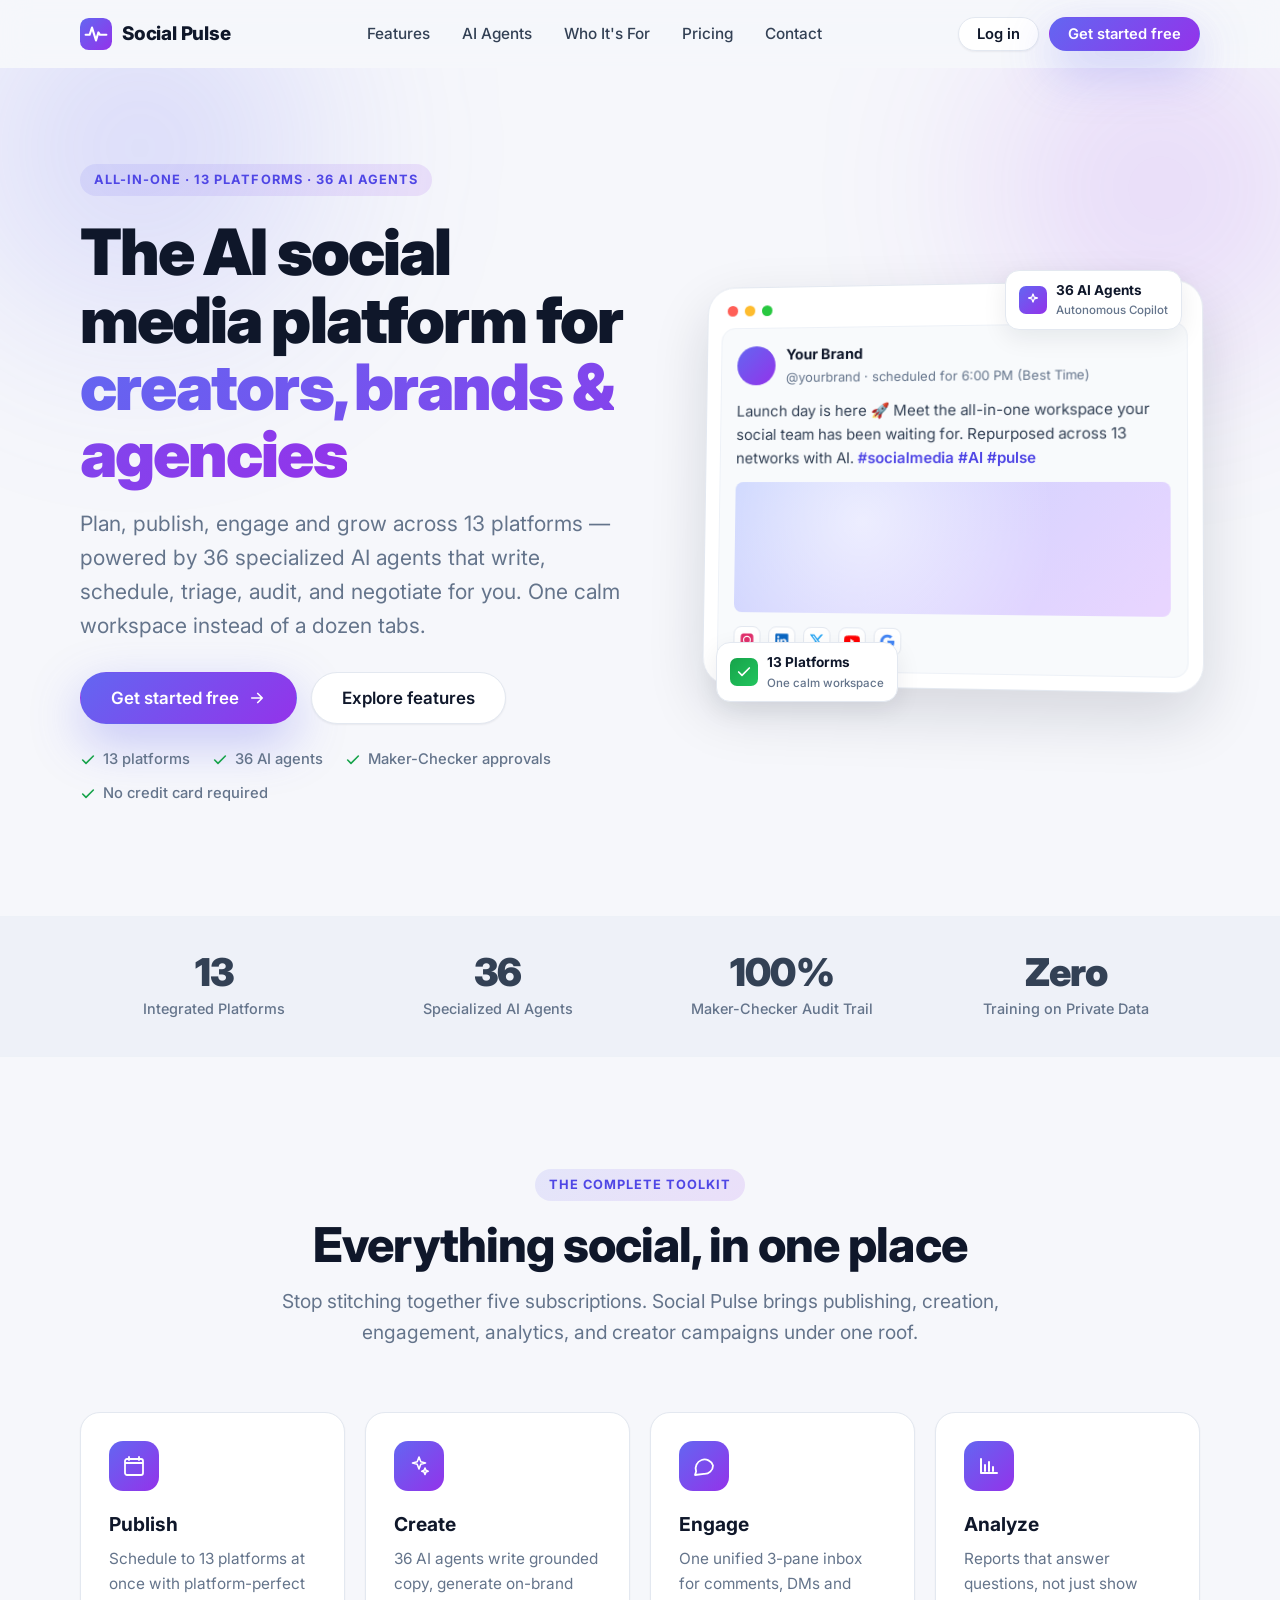
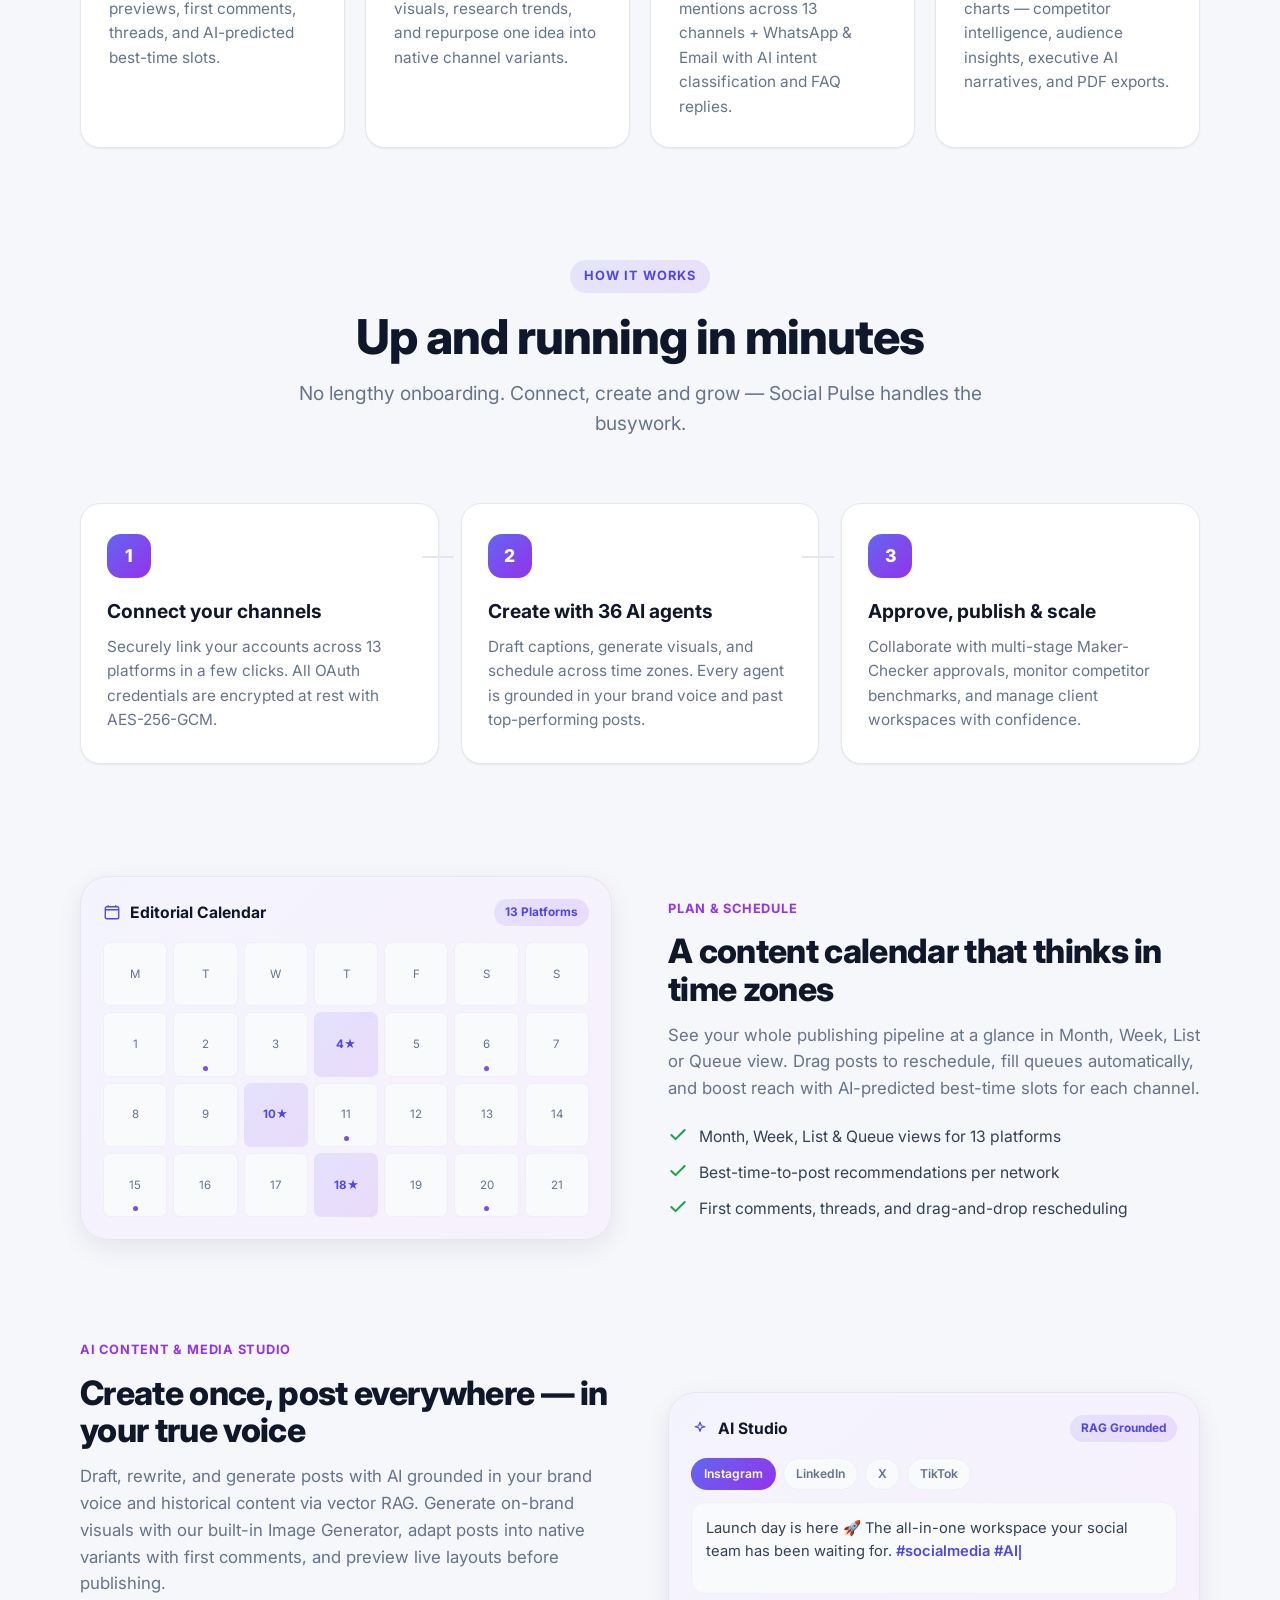
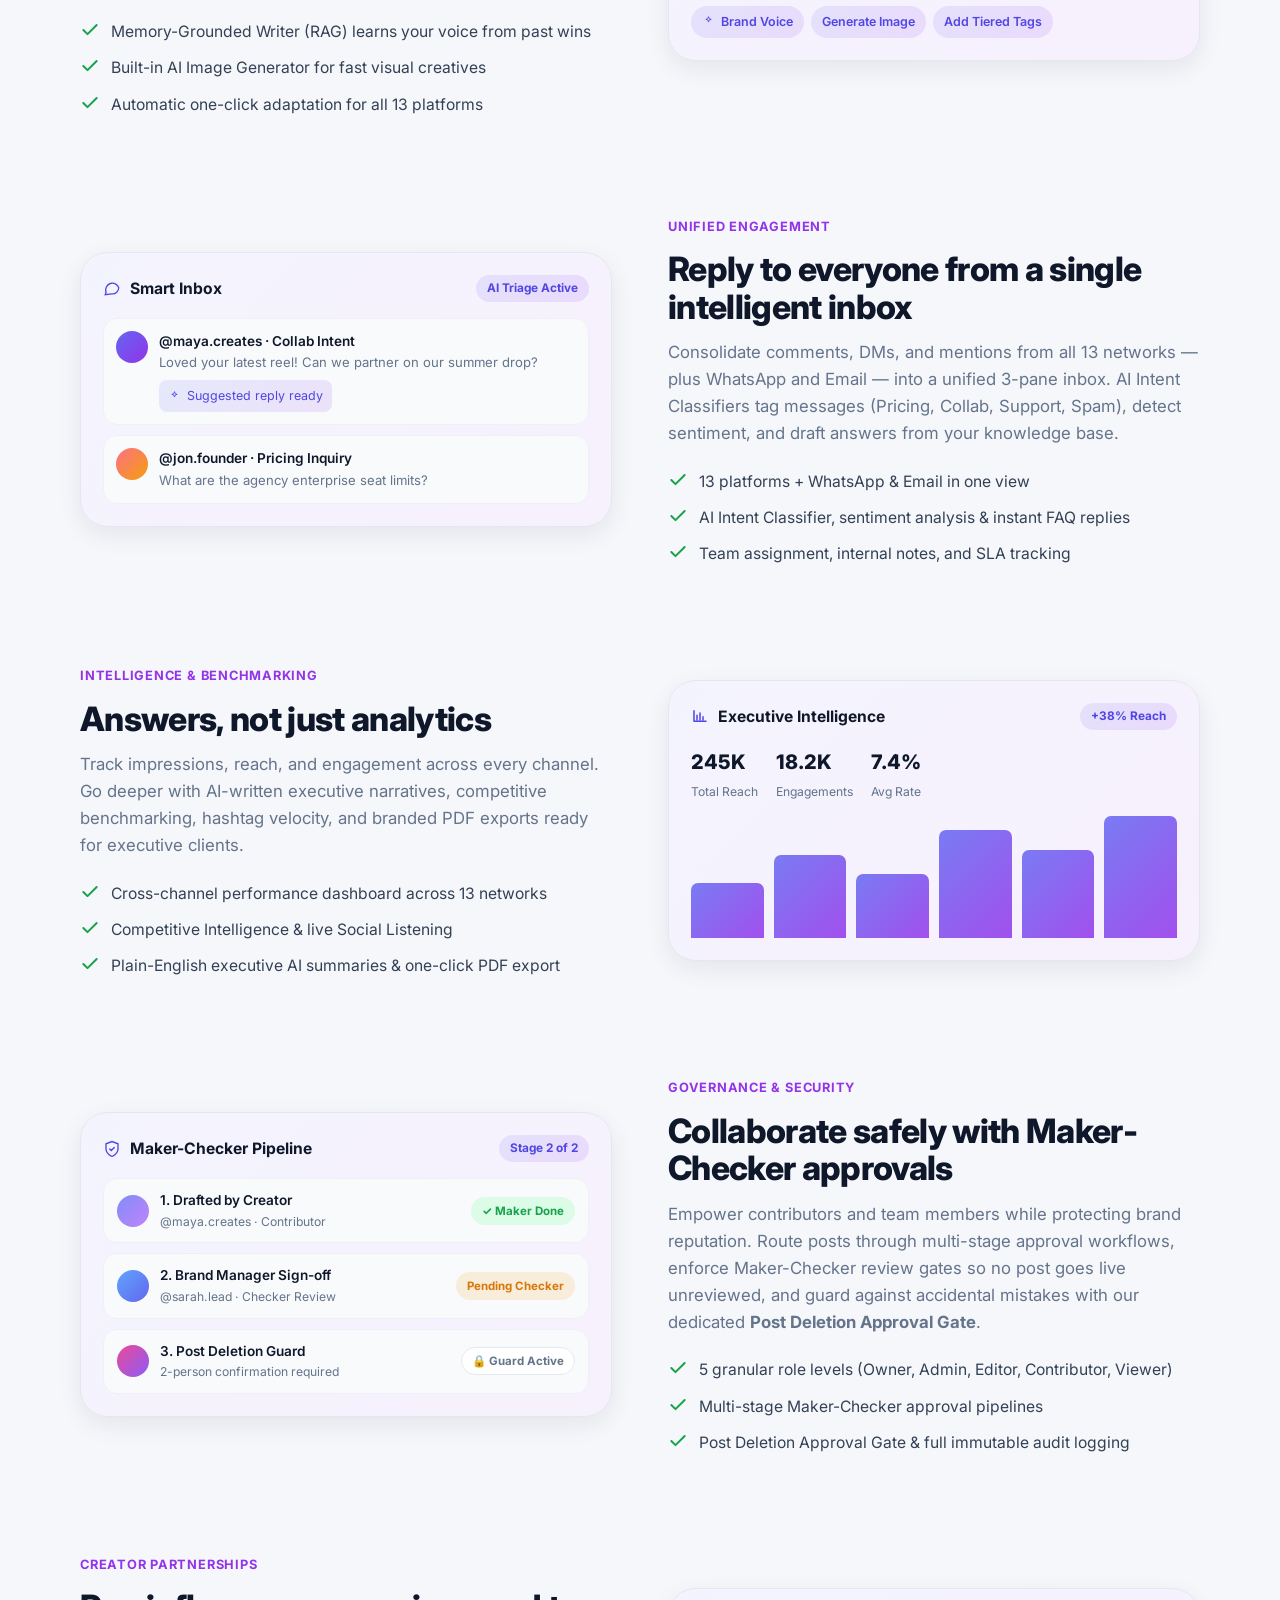
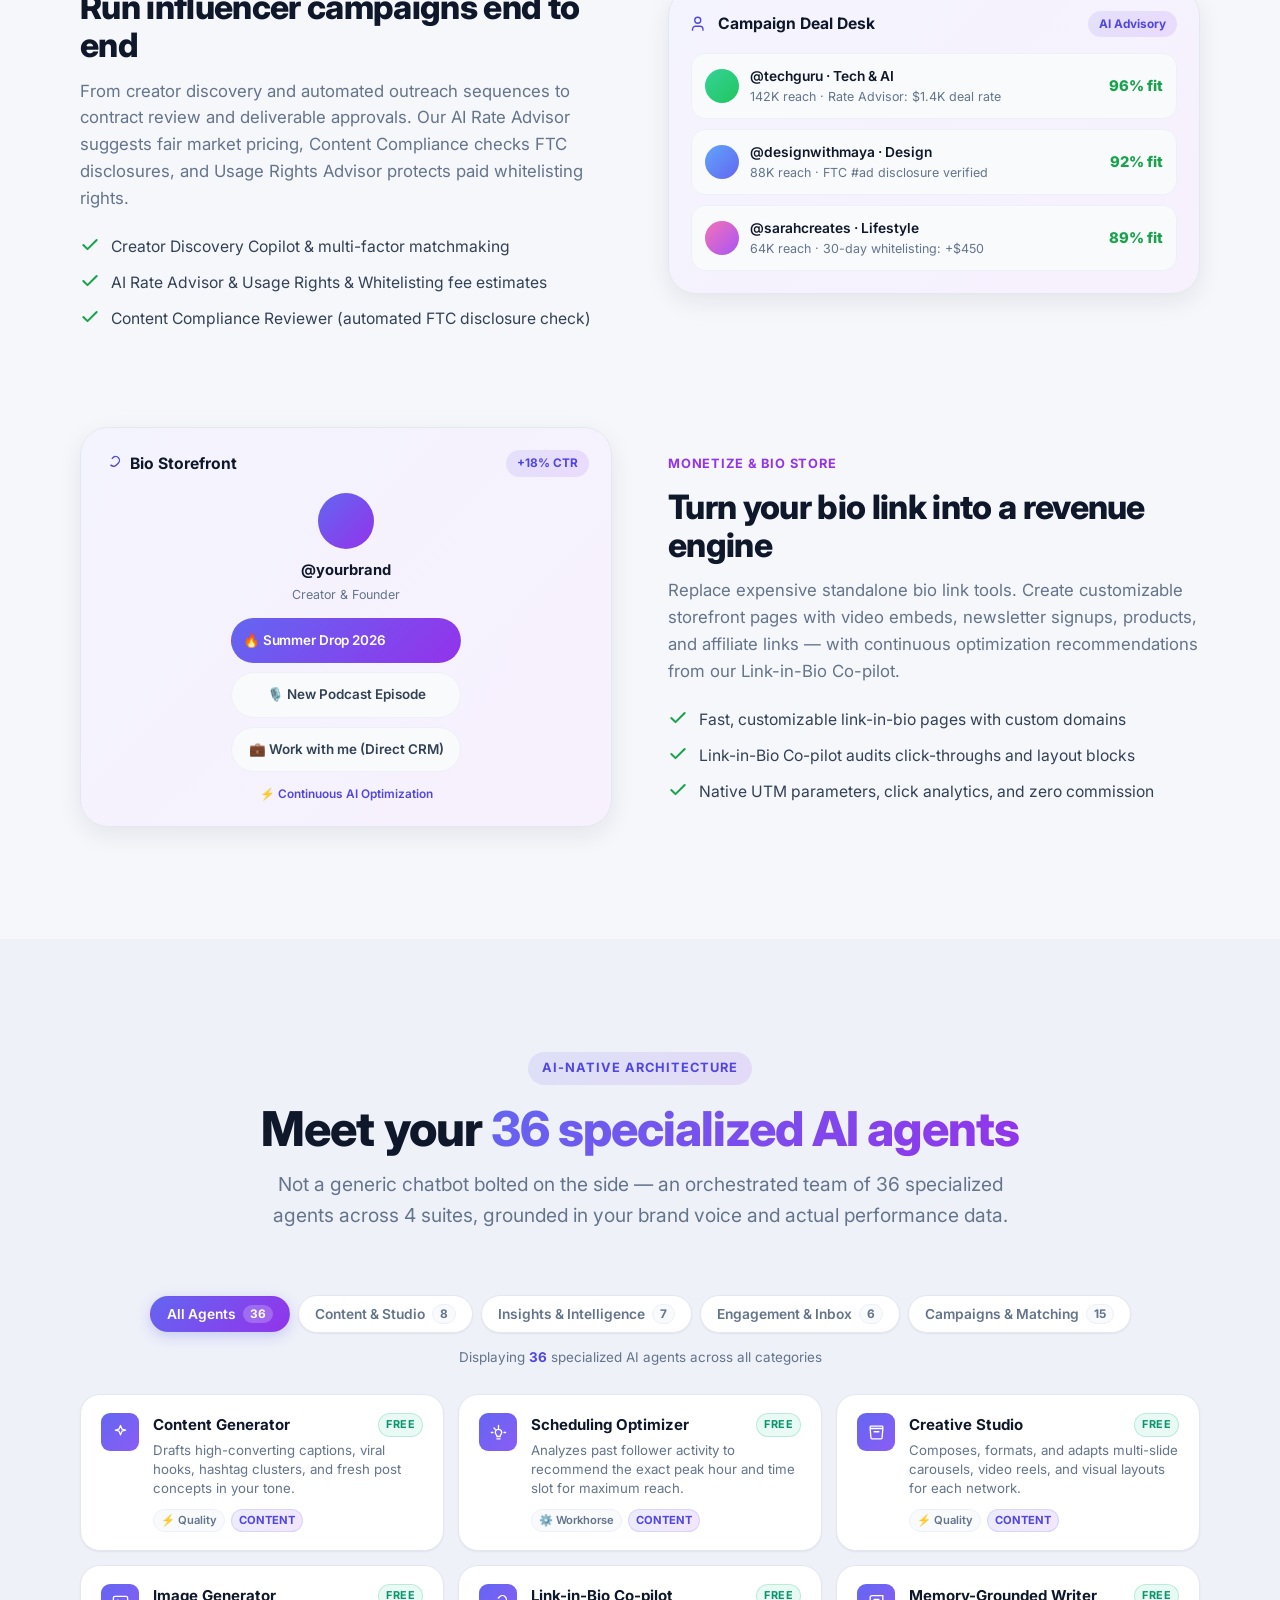
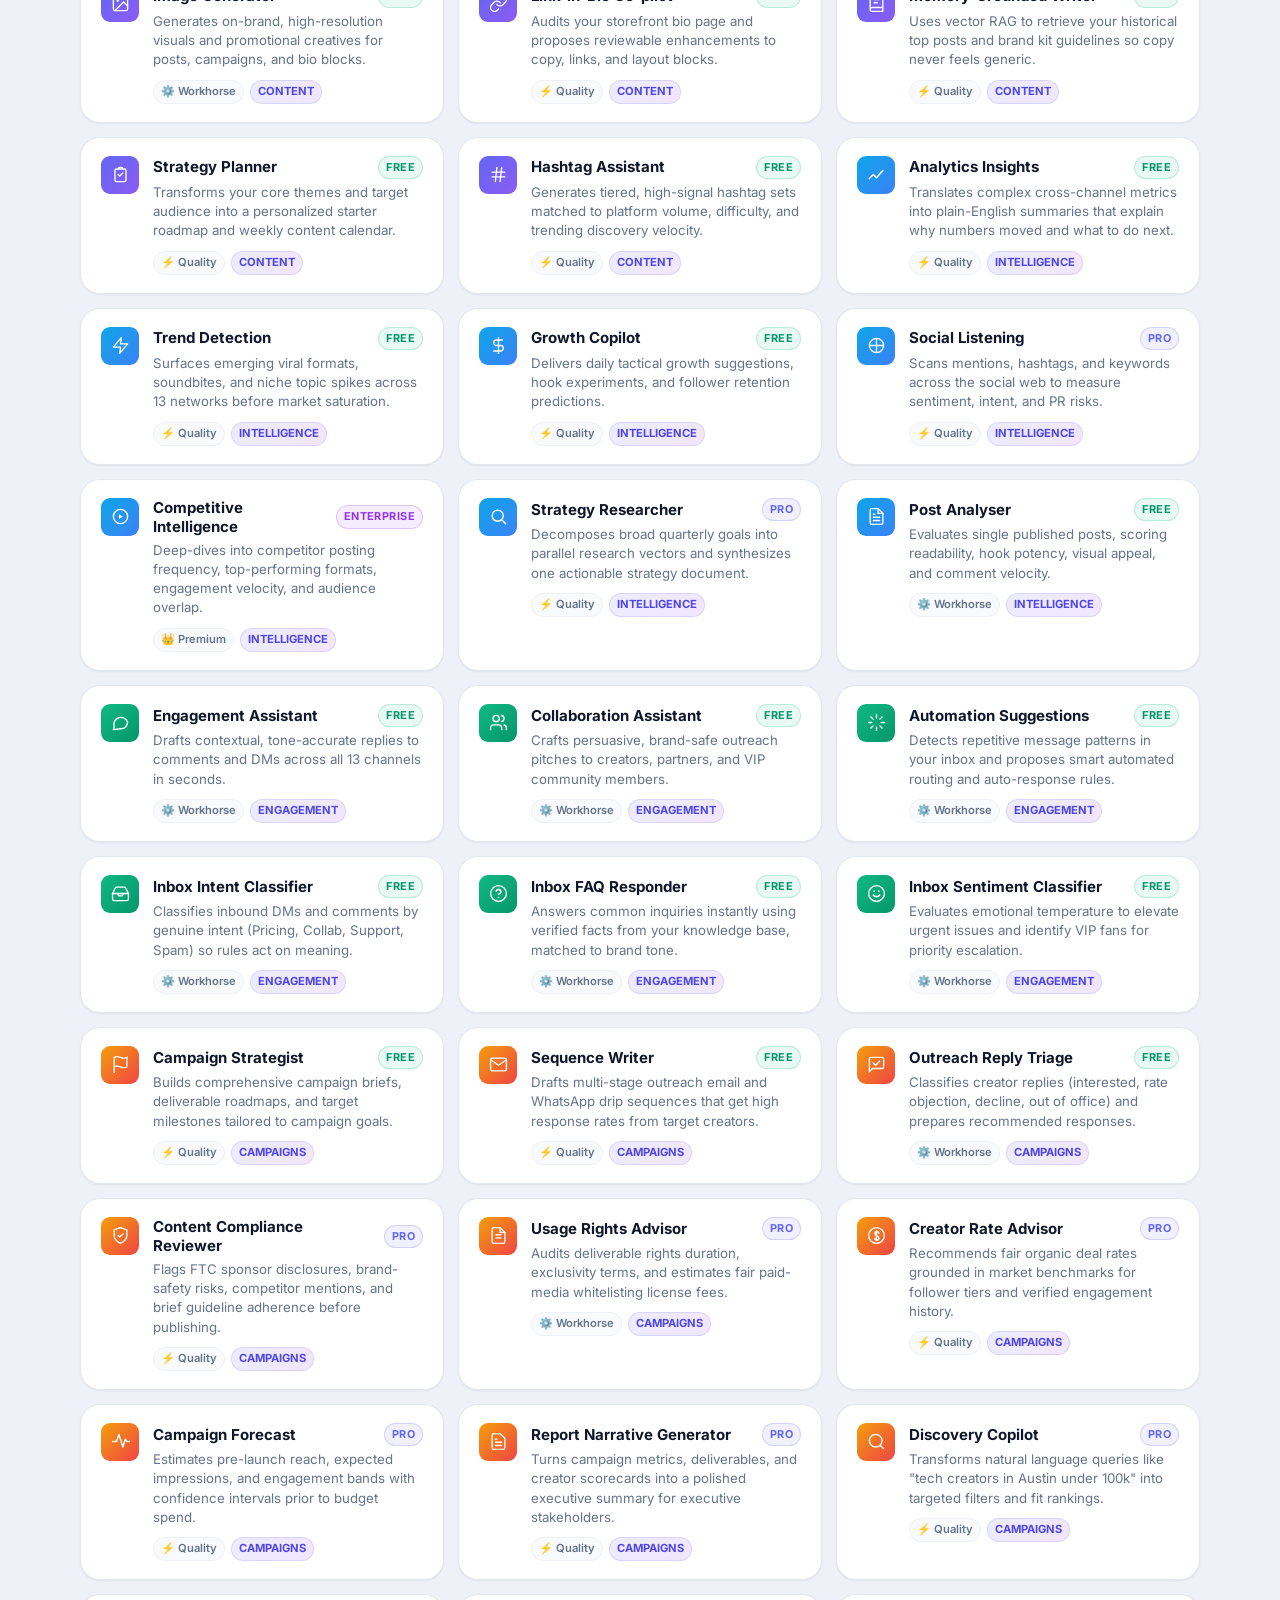
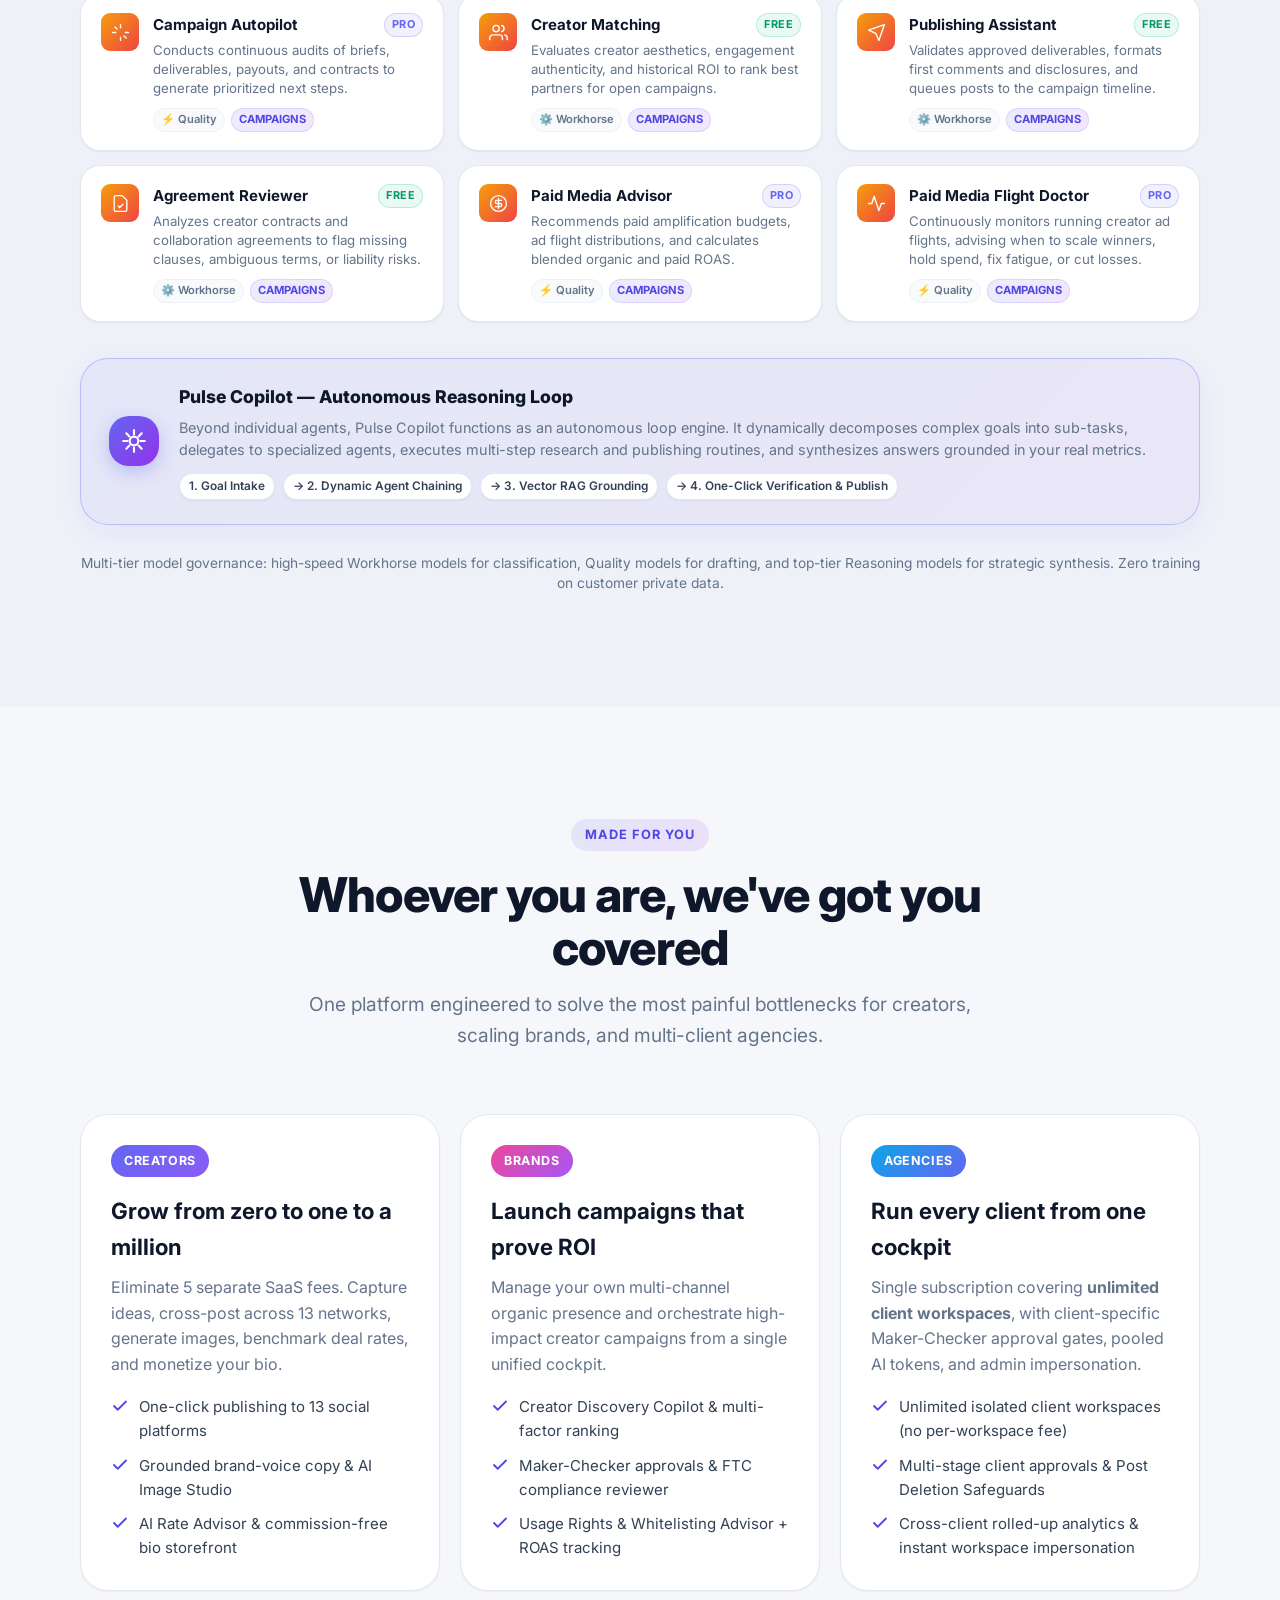
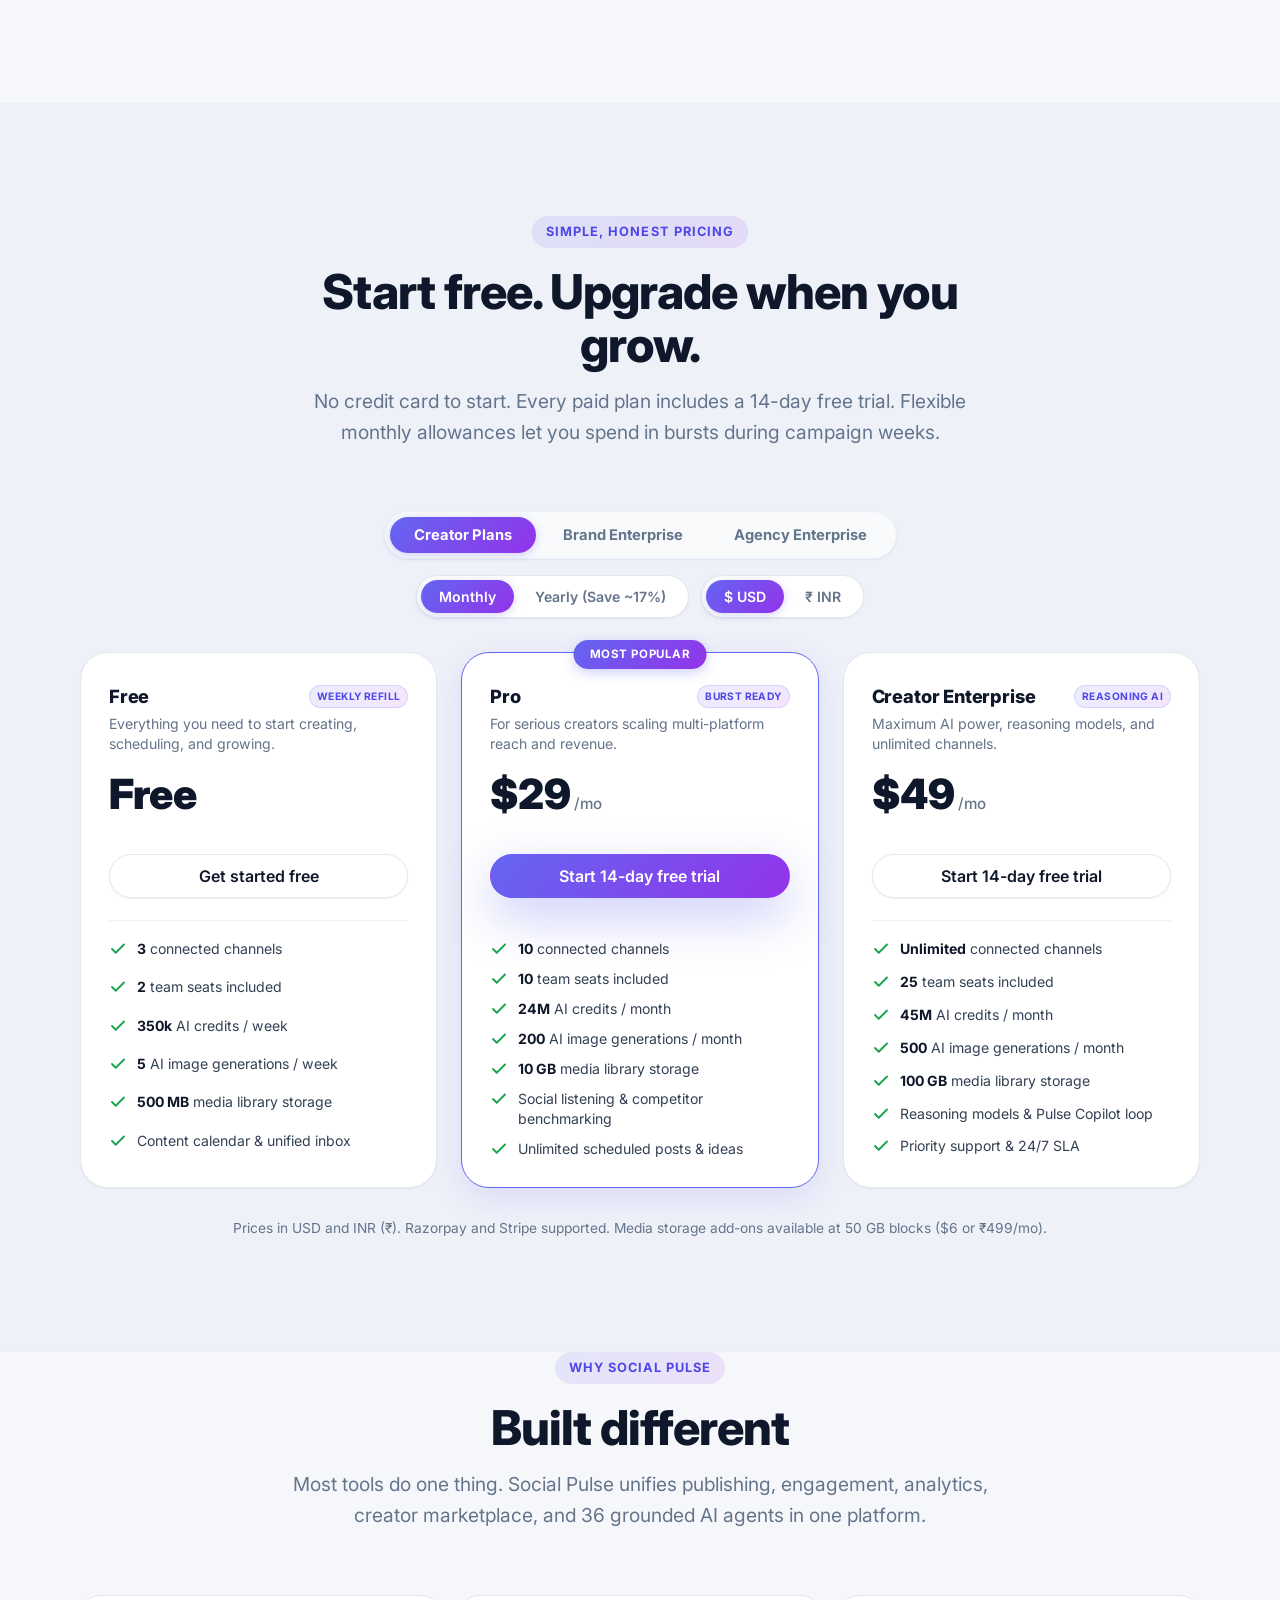
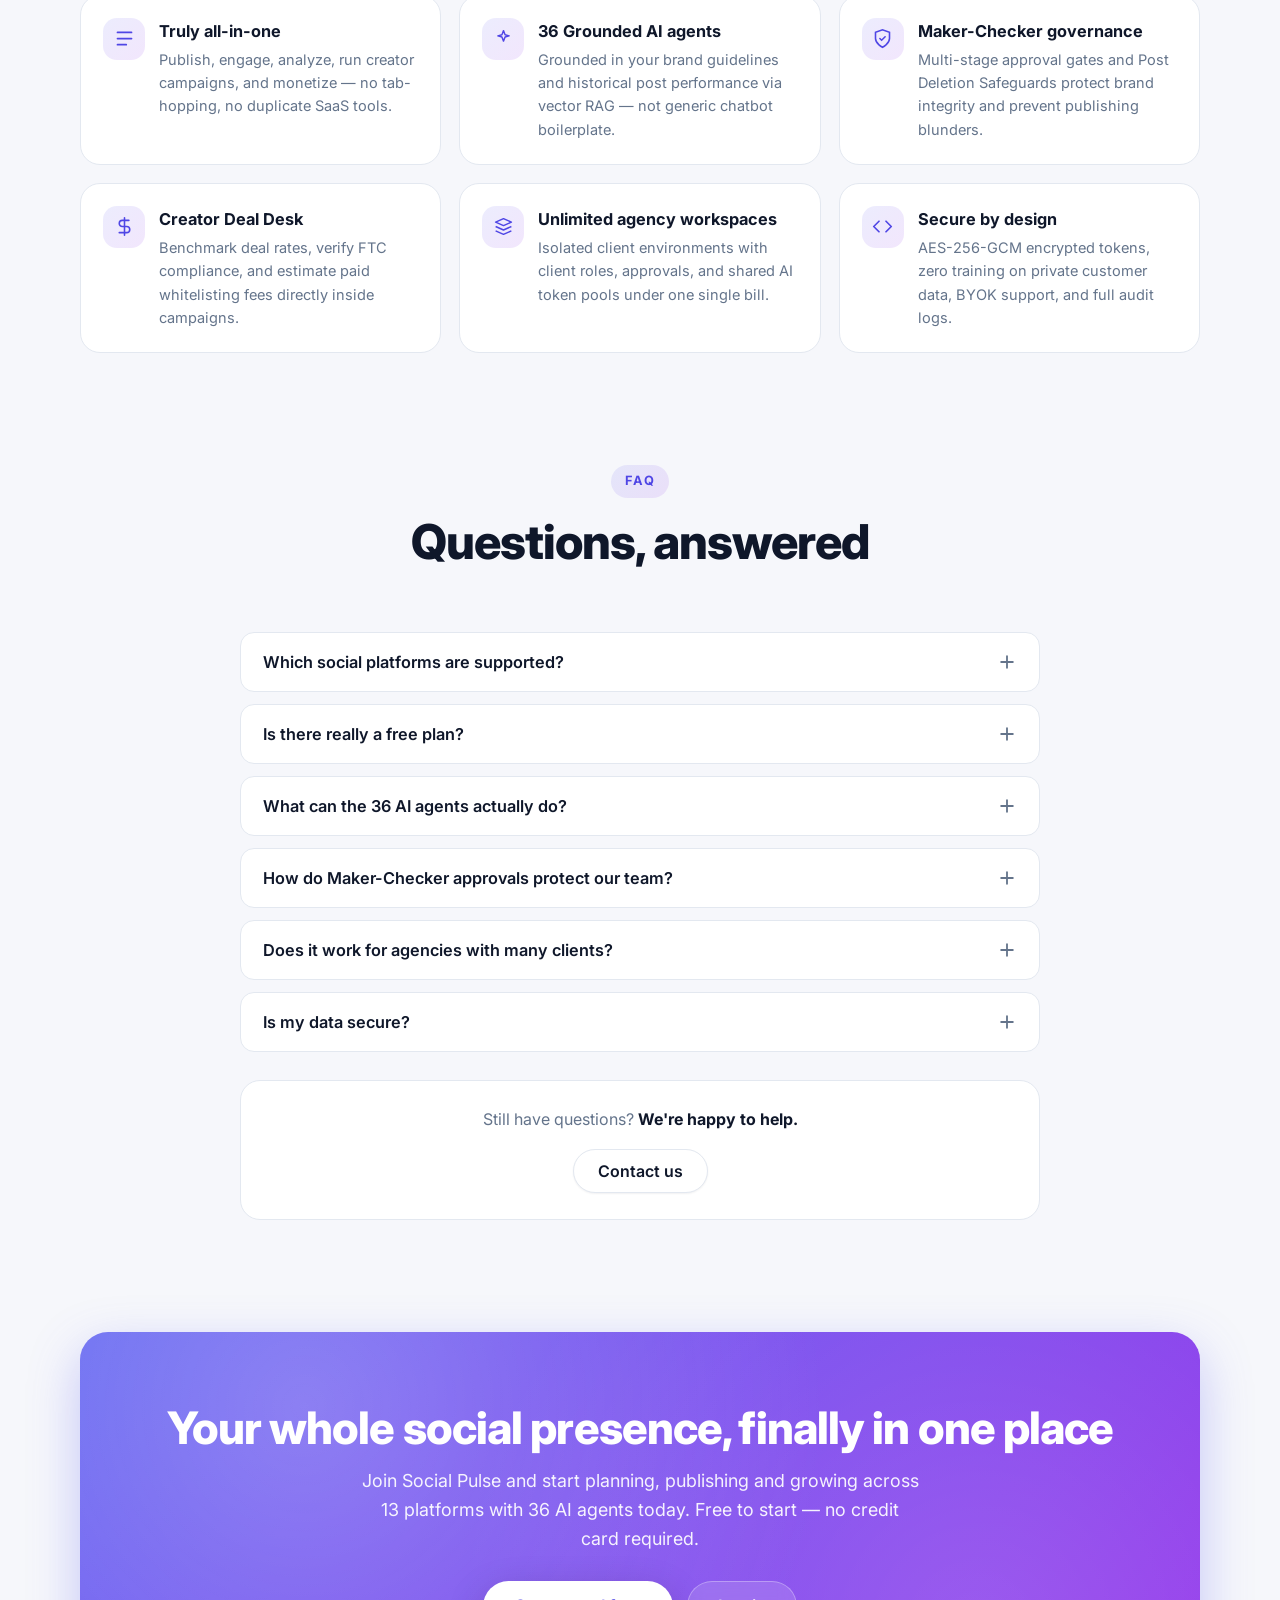
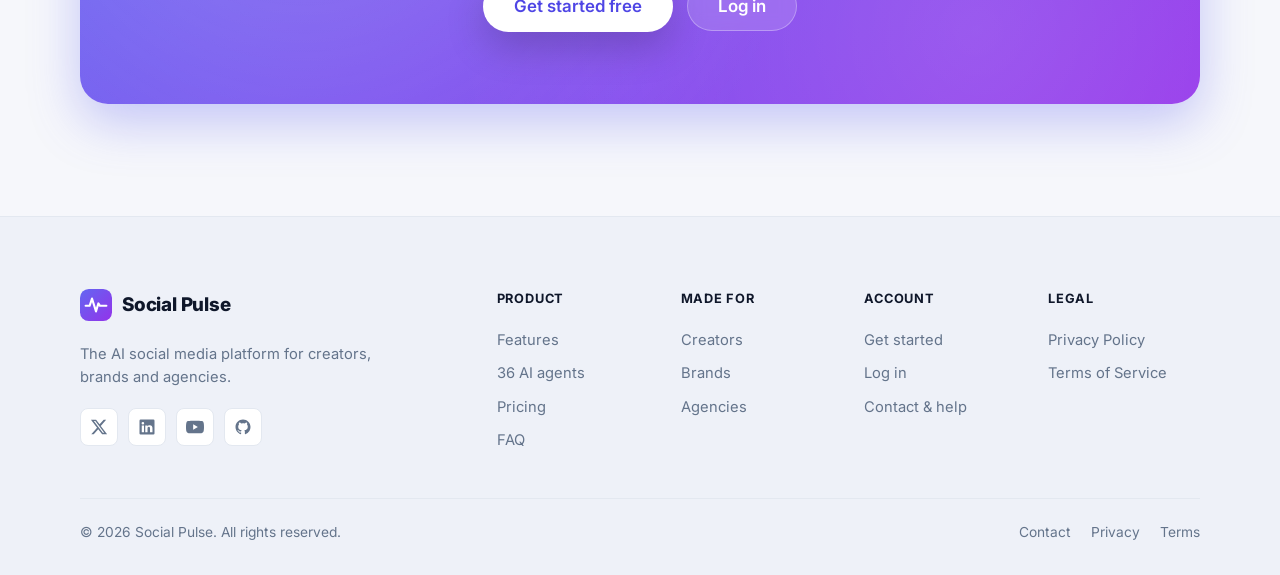
==== commit ad346a69: "content updated" ====
--- a/index.html
+++ b/index.html
@@ -78,36 +78,11 @@
         "description": "All-in-one AI social media management platform. Schedule and publish to 13 platforms, reply from one unified inbox, run creator campaigns with FTC compliance, and scale with 36 specialized AI agents.",
         "url": "https://socialpulsecrm.com/",
         "offers": [
-          {
-            "@type": "Offer",
-            "price": "0",
-            "priceCurrency": "USD",
-            "name": "Free"
-          },
-          {
-            "@type": "Offer",
-            "price": "29",
-            "priceCurrency": "USD",
-            "name": "Pro"
-          },
-          {
-            "@type": "Offer",
-            "price": "49",
-            "priceCurrency": "USD",
-            "name": "Creator Enterprise"
-          },
-          {
-            "@type": "Offer",
-            "price": "89",
-            "priceCurrency": "USD",
-            "name": "Brand"
-          },
-          {
-            "@type": "Offer",
-            "price": "89",
-            "priceCurrency": "USD",
-            "name": "Agency"
-          }
+          { "@type": "Offer", "price": "0", "priceCurrency": "USD", "name": "Free" },
+          { "@type": "Offer", "price": "29", "priceCurrency": "USD", "name": "Pro" },
+          { "@type": "Offer", "price": "49", "priceCurrency": "USD", "name": "Creator Enterprise" },
+          { "@type": "Offer", "price": "89", "priceCurrency": "USD", "name": "Brand" },
+          { "@type": "Offer", "price": "89", "priceCurrency": "USD", "name": "Agency" }
         ]
       },
       {
@@ -148,7 +123,7 @@
 
       <nav class="nav__links" aria-label="Primary">
         <a href="#features">Features</a>
-        <a href="#ai">36 AI Agents</a>
+        <a href="#ai">AI Agents</a>
         <a href="#audience">Who It's For</a>
         <a href="#pricing">Pricing</a>
         <a href="/contact/">Contact</a>
@@ -166,7 +141,7 @@
 
     <div class="nav__mobile" id="navMobile">
       <a href="#features">Features</a>
-      <a href="#ai">36 AI Agents</a>
+      <a href="#ai">AI Agents</a>
       <a href="#audience">Who It's For</a>
       <a href="#pricing">Pricing</a>
       <a href="#faq">FAQ</a>
@@ -203,6 +178,24 @@
 
         <!-- product mock -->
         <div class="hero__media reveal" aria-hidden="true">
+          <div class="chip chip--ai">
+            <span class="chip__icon">
+              <svg viewBox="0 0 24 24" fill="none" width="16" height="16"><path d="m12 3 1.8 4.7L18.5 9l-4.7 1.3L12 15l-1.8-4.7L5.5 9l4.7-1.3L12 3Z" stroke="currentColor" stroke-width="2" stroke-linejoin="round"/></svg>
+            </span>
+            <div>
+              <b>36 AI Agents</b>
+              <small>Autonomous Copilot</small>
+            </div>
+          </div>
+          <div class="chip chip--stat">
+            <span class="chip__icon">
+              <svg viewBox="0 0 24 24" fill="none" width="16" height="16"><path d="M20 6 9 17l-5-5" stroke="currentColor" stroke-width="2.5" stroke-linecap="round" stroke-linejoin="round"/></svg>
+            </span>
+            <div>
+              <b>13 Platforms</b>
+              <small>One calm workspace</small>
+            </div>
+          </div>
           <div class="mock">
             <div class="mock__bar"><i></i><i></i><i></i></div>
             <div class="mock__post">
@@ -224,6 +217,28 @@
               </div>
             </div>
           </div>
+        </div>
+      </div>
+    </section>
+
+    <!-- ================= STATS BAND ================= -->
+    <section class="stats-band">
+      <div class="container stats-band__grid">
+        <div class="stat-item reveal">
+          <b>13</b>
+          <span>Integrated Platforms</span>
+        </div>
+        <div class="stat-item reveal">
+          <b>36</b>
+          <span>Specialized AI Agents</span>
+        </div>
+        <div class="stat-item reveal">
+          <b>100%</b>
+          <span>Maker-Checker Audit Trail</span>
+        </div>
+        <div class="stat-item reveal">
+          <b>Zero</b>
+          <span>Training on Private Data</span>
         </div>
       </div>
     </section>
@@ -378,15 +393,15 @@
                 <div class="inbox__item">
                   <div class="inbox__av"></div>
                   <div>
-                    <div class="inbox__name">@maya.creates <span class="acard__badge acard__badge--free">Collab Intent</span></div>
+                    <div class="inbox__name">@maya.creates · Collab Intent</div>
                     <div class="inbox__msg">Loved your latest reel! Can we partner on our summer drop?</div>
-                    <span class="inbox__ai"><svg viewBox="0 0 24 24" fill="none"><path d="m12 3 1.5 4L17 8l-3.5 1L12 13l-1.5-4L7 8l3.5-1L12 3Z" stroke="currentColor" stroke-width="1.6"/></svg> Collab pitch draft ready</span>
+                    <span class="inbox__ai"><svg viewBox="0 0 24 24" fill="none"><path d="m12 3 1.5 4L17 8l-3.5 1L12 13l-1.5-4L7 8l3.5-1L12 3Z" stroke="currentColor" stroke-width="1.6"/></svg> Suggested reply ready</span>
                   </div>
                 </div>
                 <div class="inbox__item">
                   <div class="inbox__av"></div>
                   <div>
-                    <div class="inbox__name">@jon.founder <span class="acard__badge acard__badge--pro">Pricing Intent</span></div>
+                    <div class="inbox__name">@jon.founder · Pricing Inquiry</div>
                     <div class="inbox__msg">What are the agency enterprise seat limits?</div>
                   </div>
                 </div>
@@ -438,18 +453,36 @@
           <div class="frow__media">
             <div class="fcard">
               <div class="fcard__head">
-                <span class="fcard__title"><svg viewBox="0 0 24 24" fill="none"><path d="M12 22s8-4 8-10V5l-8-3-8 3v7c0 6 8 10 8 10z" stroke="currentColor" stroke-width="1.8"/></svg> Approval Pipeline</span>
+                <span class="fcard__title">
+                  <svg viewBox="0 0 24 24" fill="none"><path d="M12 22s8-4 8-10V5l-8-3-8 3v7c0 6 8 10 8 10z" stroke="currentColor" stroke-width="1.8"/><path d="m9 12 2 2 4-4" stroke="currentColor" stroke-width="1.8" stroke-linecap="round"/></svg>
+                  Maker-Checker Pipeline
+                </span>
                 <span class="fcard__pill">Stage 2 of 2</span>
               </div>
-              <div class="inbox" style="padding: 16px;">
-                <div style="font-size: 0.88rem; font-weight: 600; margin-bottom: 8px;">Q3 Launch Post — @brand_global</div>
-                <div style="display: flex; gap: 8px; font-size: 0.78rem; margin-bottom: 12px;">
-                  <span class="acard__badge acard__badge--free">✓ Maker: Creator Team</span>
-                  <span class="acard__badge acard__badge--pro">Pending: Brand Manager</span>
+              <div class="appr">
+                <div class="appr__row">
+                  <div class="appr__av"></div>
+                  <div>
+                    <div class="appr__name">1. Drafted by Creator</div>
+                    <div class="appr__role">@maya.creates · Contributor</div>
+                  </div>
+                  <span class="appr__tag done">✓ Maker Done</span>
                 </div>
-                <div style="display: flex; gap: 10px;">
-                  <button class="btn btn-primary btn-sm" style="font-size: 0.8rem; padding: 6px 14px;">Approve &amp; Schedule</button>
-                  <button class="btn btn-ghost btn-sm" style="font-size: 0.8rem; padding: 6px 14px;">Request Changes</button>
+                <div class="appr__row">
+                  <div class="appr__av" style="background: linear-gradient(135deg, #60a5fa, #6366f1);"></div>
+                  <div>
+                    <div class="appr__name">2. Brand Manager Sign-off</div>
+                    <div class="appr__role">@sarah.lead · Checker Review</div>
+                  </div>
+                  <span class="appr__tag wait">Pending Checker</span>
+                </div>
+                <div class="appr__row">
+                  <div class="appr__av" style="background: linear-gradient(135deg, #ec4899, #8b5cf6);"></div>
+                  <div>
+                    <div class="appr__name">3. Post Deletion Guard</div>
+                    <div class="appr__role">2-person confirmation required</div>
+                  </div>
+                  <span class="appr__tag">🔒 Guard Active</span>
                 </div>
               </div>
             </div>
@@ -471,15 +504,36 @@
           <div class="frow__media">
             <div class="fcard">
               <div class="fcard__head">
-                <span class="fcard__title"><svg viewBox="0 0 24 24" fill="none"><path d="M16 21v-2a4 4 0 0 0-4-4H6a4 4 0 0 0-4 4v2M9 11a4 4 0 1 0 0-8 4 4 0 0 0 0 8Z" stroke="currentColor" stroke-width="1.8"/></svg> Campaign Deal Desk</span>
+                <span class="fcard__title">
+                  <svg viewBox="0 0 24 24" fill="none"><path d="M16 21v-2a4 4 0 0 0-4-4H6a4 4 0 0 0-4 4v2M9 11a4 4 0 1 0 0-8 4 4 0 0 0 0 8Z" stroke="currentColor" stroke-width="1.8"/></svg>
+                  Campaign Deal Desk
+                </span>
                 <span class="fcard__pill">AI Advisory</span>
               </div>
-              <div class="inbox" style="padding: 16px;">
-                <div style="font-size: 0.88rem; font-weight: 700; margin-bottom: 6px;">Creator Rate Benchmark</div>
-                <div style="font-size: 0.82rem; color: var(--muted); margin-bottom: 10px;">Market average for 85K niche followers: $1,200 – $1,500 per deliverable.</div>
-                <div style="background: var(--bg-2); padding: 10px; border-radius: var(--r-md); border: 1px solid var(--border); font-size: 0.8rem;">
-                  <span style="color: #10b981; font-weight: 700;">✓ FTC #ad disclosure detected</span><br />
-                  <span style="color: #6366f1; font-weight: 600;">ℹ 60-day whitelisting license fee: +$450</span>
+              <div class="camp">
+                <div class="camp__row">
+                  <div class="camp__av"></div>
+                  <div>
+                    <div class="camp__name">@techguru · Tech &amp; AI</div>
+                    <div class="camp__meta">142K reach · Rate Advisor: $1.4K deal rate</div>
+                  </div>
+                  <div class="camp__score">96% fit</div>
+                </div>
+                <div class="camp__row">
+                  <div class="camp__av" style="background: linear-gradient(135deg, #60a5fa, #6366f1);"></div>
+                  <div>
+                    <div class="camp__name">@designwithmaya · Design</div>
+                    <div class="camp__meta">88K reach · FTC #ad disclosure verified</div>
+                  </div>
+                  <div class="camp__score">92% fit</div>
+                </div>
+                <div class="camp__row">
+                  <div class="camp__av" style="background: linear-gradient(135deg, #f472b6, #a855f7);"></div>
+                  <div>
+                    <div class="camp__name">@sarahcreates · Lifestyle</div>
+                    <div class="camp__meta">64K reach · 30-day whitelisting: +$450</div>
+                  </div>
+                  <div class="camp__score">89% fit</div>
                 </div>
               </div>
             </div>
@@ -501,15 +555,24 @@
           <div class="frow__media">
             <div class="fcard">
               <div class="fcard__head">
-                <span class="fcard__title"><svg viewBox="0 0 24 24" fill="none"><path d="M10 13a5 5 0 0 0 7.54.54l3-3a5 5 0 0 0-7.07-7.07l-1.72 1.71" stroke="currentColor" stroke-width="1.8"/></svg> Bio Storefront</span>
-                <span class="fcard__pill">High Converting</span>
-              </div>
-              <div class="inbox" style="padding: 16px; text-align: center;">
-                <div style="width: 48px; height: 48px; border-radius: 50%; background: var(--gradient); margin: 0 auto 8px;"></div>
-                <div style="font-weight: 700; font-size: 0.95rem;">@yourbrand</div>
-                <div style="font-size: 0.8rem; color: var(--muted); margin-bottom: 12px;">Creator &amp; Founder</div>
-                <div style="background: var(--surface); border: 1px solid var(--border); padding: 8px; border-radius: var(--r-md); margin-bottom: 6px; font-size: 0.82rem; font-weight: 600;">🔥 Summer Collection Drop</div>
-                <div style="background: var(--surface); border: 1px solid var(--border); padding: 8px; border-radius: var(--r-md); font-size: 0.82rem; font-weight: 600;">🎙️ New Podcast Episode</div>
+                <span class="fcard__title">
+                  <svg viewBox="0 0 24 24" fill="none"><path d="M10 13a5 5 0 0 0 7.54.54l3-3a5 5 0 0 0-7.07-7.07l-1.72 1.71" stroke="currentColor" stroke-width="1.8"/></svg>
+                  Bio Storefront
+                </span>
+                <span class="fcard__pill">+18% CTR</span>
+              </div>
+              <div class="bio">
+                <div class="bio__top">
+                  <i></i>
+                  <b>@yourbrand</b>
+                  <small style="display:block; color:var(--muted); font-size:0.78rem; margin-top:2px;">Creator &amp; Founder</small>
+                </div>
+                <div class="bio__link brand">🔥 Summer Drop 2026</div>
+                <div class="bio__link">🎙️ New Podcast Episode</div>
+                <div class="bio__link">💼 Work with me (Direct CRM)</div>
+                <div style="text-align:center; font-size:0.74rem; color:var(--brand-600); font-weight:600; margin-top:4px;">
+                  ⚡ Continuous AI Optimization
+                </div>
               </div>
             </div>
           </div>
@@ -520,20 +583,24 @@
     <!-- ================= 36 AI AGENTS SHOWCASE ================= -->
     <section class="ai section-pad" id="ai">
       <div class="container">
-        <div class="section-head reveal">
+        <div class="section-head reveal" style="max-width: 760px; margin-inline: auto;">
           <span class="eyebrow">AI-Native Architecture</span>
-          <h2>Meet your <span class="gradient-text">36 specialized AI agents</span></h2>
+          <h2 style="text-wrap: balance;">Meet your <span class="gradient-text">36 specialized AI agents</span></h2>
           <p>Not a generic chatbot bolted on the side — an orchestrated team of 36 specialized agents across 4 suites, grounded in your brand voice and actual performance data.</p>
         </div>
 
         <div class="ai-controls reveal" role="tablist" aria-label="AI Agent Suites">
-          <button type="button" class="ai-tab active" data-suite="all" role="tab" aria-selected="true">All Agents <span class="ai-tab__count" id="aiFilteredCount">36</span></button>
+          <button type="button" class="ai-tab active" data-suite="all" role="tab" aria-selected="true">All Agents <span class="ai-tab__count">36</span></button>
           <button type="button" class="ai-tab" data-suite="content" role="tab" aria-selected="false">Content &amp; Studio <span class="ai-tab__count">8</span></button>
           <button type="button" class="ai-tab" data-suite="intelligence" role="tab" aria-selected="false">Insights &amp; Intelligence <span class="ai-tab__count">7</span></button>
           <button type="button" class="ai-tab" data-suite="engagement" role="tab" aria-selected="false">Engagement &amp; Inbox <span class="ai-tab__count">6</span></button>
           <button type="button" class="ai-tab" data-suite="campaigns" role="tab" aria-selected="false">Campaigns &amp; Matching <span class="ai-tab__count">15</span></button>
         </div>
 
+        <div class="ai-status-bar reveal">
+          <span>Displaying <b id="aiVisibleCount">36</b> specialized AI agents across all categories</span>
+        </div>
+
         <div class="ai__grid" id="aiGrid">
           <article class="acard" data-suite="content">
             <div class="acard__icon"><svg viewBox="0 0 24 24" fill="none"><path d="m12 3 1.8 4.7L18.5 9l-4.7 1.3L12 15l-1.8-4.7L5.5 9l4.7-1.3L12 3Z" stroke="currentColor" stroke-width="1.6" stroke-linejoin="round"/></svg></div>
@@ -544,8 +611,8 @@
               </div>
               <p>Drafts high-converting captions, viral hooks, hashtag clusters, and fresh post concepts in your tone.</p>
               <div class="acard__tags">
-                <span class="acard__badge">Quality Model</span>
-                <span class="acard__badge">CONTENT</span>
+                <span class="acard__tag">⚡ Quality</span>
+                <span class="acard__tag acard__tag--suite">CONTENT</span>
               </div>
             </div>
           </article>
@@ -558,8 +625,8 @@
               </div>
               <p>Analyzes past follower activity to recommend the exact peak hour and time slot for maximum reach.</p>
               <div class="acard__tags">
-                <span class="acard__badge">Workhorse Model</span>
-                <span class="acard__badge">CONTENT</span>
+                <span class="acard__tag">⚙️ Workhorse</span>
+                <span class="acard__tag acard__tag--suite">CONTENT</span>
               </div>
             </div>
           </article>
@@ -572,8 +639,8 @@
               </div>
               <p>Composes, formats, and adapts multi-slide carousels, video reels, and visual layouts for each network.</p>
               <div class="acard__tags">
-                <span class="acard__badge">Quality Model</span>
-                <span class="acard__badge">CONTENT</span>
+                <span class="acard__tag">⚡ Quality</span>
+                <span class="acard__tag acard__tag--suite">CONTENT</span>
               </div>
             </div>
           </article>
@@ -586,8 +653,8 @@
               </div>
               <p>Generates on-brand, high-resolution visuals and promotional creatives for posts, campaigns, and bio blocks.</p>
               <div class="acard__tags">
-                <span class="acard__badge">Workhorse Model</span>
-                <span class="acard__badge">CONTENT</span>
+                <span class="acard__tag">⚙️ Workhorse</span>
+                <span class="acard__tag acard__tag--suite">CONTENT</span>
               </div>
             </div>
           </article>
@@ -600,8 +667,8 @@
               </div>
               <p>Audits your storefront bio page and proposes reviewable enhancements to copy, links, and layout blocks.</p>
               <div class="acard__tags">
-                <span class="acard__badge">Quality Model</span>
-                <span class="acard__badge">CONTENT</span>
+                <span class="acard__tag">⚡ Quality</span>
+                <span class="acard__tag acard__tag--suite">CONTENT</span>
               </div>
             </div>
           </article>
@@ -614,8 +681,8 @@
               </div>
               <p>Uses vector RAG to retrieve your historical top posts and brand kit guidelines so copy never feels generic.</p>
               <div class="acard__tags">
-                <span class="acard__badge">Quality Model</span>
-                <span class="acard__badge">CONTENT</span>
+                <span class="acard__tag">⚡ Quality</span>
+                <span class="acard__tag acard__tag--suite">CONTENT</span>
               </div>
             </div>
           </article>
@@ -628,8 +695,8 @@
               </div>
               <p>Transforms your core themes and target audience into a personalized starter roadmap and weekly content calendar.</p>
               <div class="acard__tags">
-                <span class="acard__badge">Quality Model</span>
-                <span class="acard__badge">CONTENT</span>
+                <span class="acard__tag">⚡ Quality</span>
+                <span class="acard__tag acard__tag--suite">CONTENT</span>
               </div>
             </div>
           </article>
@@ -642,8 +709,8 @@
               </div>
               <p>Generates tiered, high-signal hashtag sets matched to platform volume, difficulty, and trending discovery velocity.</p>
               <div class="acard__tags">
-                <span class="acard__badge">Quality Model</span>
-                <span class="acard__badge">CONTENT</span>
+                <span class="acard__tag">⚡ Quality</span>
+                <span class="acard__tag acard__tag--suite">CONTENT</span>
               </div>
             </div>
           </article>
@@ -656,8 +723,8 @@
               </div>
               <p>Translates complex cross-channel metrics into plain-English summaries that explain why numbers moved and what to do next.</p>
               <div class="acard__tags">
-                <span class="acard__badge">Quality Model</span>
-                <span class="acard__badge">INTELLIGENCE</span>
+                <span class="acard__tag">⚡ Quality</span>
+                <span class="acard__tag acard__tag--suite">INTELLIGENCE</span>
               </div>
             </div>
           </article>
@@ -670,8 +737,8 @@
               </div>
               <p>Surfaces emerging viral formats, soundbites, and niche topic spikes across 13 networks before market saturation.</p>
               <div class="acard__tags">
-                <span class="acard__badge">Quality Model</span>
-                <span class="acard__badge">INTELLIGENCE</span>
+                <span class="acard__tag">⚡ Quality</span>
+                <span class="acard__tag acard__tag--suite">INTELLIGENCE</span>
               </div>
             </div>
           </article>
@@ -684,8 +751,8 @@
               </div>
               <p>Delivers daily tactical growth suggestions, hook experiments, and follower retention predictions.</p>
               <div class="acard__tags">
-                <span class="acard__badge">Quality Model</span>
-                <span class="acard__badge">INTELLIGENCE</span>
+                <span class="acard__tag">⚡ Quality</span>
+                <span class="acard__tag acard__tag--suite">INTELLIGENCE</span>
               </div>
             </div>
           </article>
@@ -698,8 +765,8 @@
               </div>
               <p>Scans mentions, hashtags, and keywords across the social web to measure sentiment, intent, and PR risks.</p>
               <div class="acard__tags">
-                <span class="acard__badge">Quality Model</span>
-                <span class="acard__badge">INTELLIGENCE</span>
+                <span class="acard__tag">⚡ Quality</span>
+                <span class="acard__tag acard__tag--suite">INTELLIGENCE</span>
               </div>
             </div>
           </article>
@@ -712,8 +779,8 @@
               </div>
               <p>Deep-dives into competitor posting frequency, top-performing formats, engagement velocity, and audience overlap.</p>
               <div class="acard__tags">
-                <span class="acard__badge">Premium Model</span>
-                <span class="acard__badge">INTELLIGENCE</span>
+                <span class="acard__tag">👑 Premium</span>
+                <span class="acard__tag acard__tag--suite">INTELLIGENCE</span>
               </div>
             </div>
           </article>
@@ -726,8 +793,8 @@
               </div>
               <p>Decomposes broad quarterly goals into parallel research vectors and synthesizes one actionable strategy document.</p>
               <div class="acard__tags">
-                <span class="acard__badge">Quality Model</span>
-                <span class="acard__badge">INTELLIGENCE</span>
+                <span class="acard__tag">⚡ Quality</span>
+                <span class="acard__tag acard__tag--suite">INTELLIGENCE</span>
               </div>
             </div>
           </article>
@@ -740,8 +807,8 @@
               </div>
               <p>Evaluates single published posts, scoring readability, hook potency, visual appeal, and comment velocity.</p>
               <div class="acard__tags">
-                <span class="acard__badge">Workhorse Model</span>
-                <span class="acard__badge">INTELLIGENCE</span>
+                <span class="acard__tag">⚙️ Workhorse</span>
+                <span class="acard__tag acard__tag--suite">INTELLIGENCE</span>
               </div>
             </div>
           </article>
@@ -754,8 +821,8 @@
               </div>
               <p>Drafts contextual, tone-accurate replies to comments and DMs across all 13 channels in seconds.</p>
               <div class="acard__tags">
-                <span class="acard__badge">Workhorse Model</span>
-                <span class="acard__badge">ENGAGEMENT</span>
+                <span class="acard__tag">⚙️ Workhorse</span>
+                <span class="acard__tag acard__tag--suite">ENGAGEMENT</span>
               </div>
             </div>
           </article>
@@ -768,8 +835,8 @@
               </div>
               <p>Crafts persuasive, brand-safe outreach pitches to creators, partners, and VIP community members.</p>
               <div class="acard__tags">
-                <span class="acard__badge">Workhorse Model</span>
-                <span class="acard__badge">ENGAGEMENT</span>
+                <span class="acard__tag">⚙️ Workhorse</span>
+                <span class="acard__tag acard__tag--suite">ENGAGEMENT</span>
               </div>
             </div>
           </article>
@@ -782,8 +849,8 @@
               </div>
               <p>Detects repetitive message patterns in your inbox and proposes smart automated routing and auto-response rules.</p>
               <div class="acard__tags">
-                <span class="acard__badge">Workhorse Model</span>
-                <span class="acard__badge">ENGAGEMENT</span>
+                <span class="acard__tag">⚙️ Workhorse</span>
+                <span class="acard__tag acard__tag--suite">ENGAGEMENT</span>
               </div>
             </div>
           </article>
@@ -796,8 +863,8 @@
               </div>
               <p>Classifies inbound DMs and comments by genuine intent (Pricing, Collab, Support, Spam) so rules act on meaning.</p>
               <div class="acard__tags">
-                <span class="acard__badge">Workhorse Model</span>
-                <span class="acard__badge">ENGAGEMENT</span>
+                <span class="acard__tag">⚙️ Workhorse</span>
+                <span class="acard__tag acard__tag--suite">ENGAGEMENT</span>
               </div>
             </div>
           </article>
@@ -810,8 +877,8 @@
               </div>
               <p>Answers common inquiries instantly using verified facts from your knowledge base, matched to brand tone.</p>
               <div class="acard__tags">
-                <span class="acard__badge">Workhorse Model</span>
-                <span class="acard__badge">ENGAGEMENT</span>
+                <span class="acard__tag">⚙️ Workhorse</span>
+                <span class="acard__tag acard__tag--suite">ENGAGEMENT</span>
               </div>
             </div>
           </article>
@@ -824,8 +891,8 @@
               </div>
               <p>Evaluates emotional temperature to elevate urgent issues and identify VIP fans for priority escalation.</p>
               <div class="acard__tags">
-                <span class="acard__badge">Workhorse Model</span>
-                <span class="acard__badge">ENGAGEMENT</span>
+                <span class="acard__tag">⚙️ Workhorse</span>
+                <span class="acard__tag acard__tag--suite">ENGAGEMENT</span>
               </div>
             </div>
           </article>
@@ -838,8 +905,8 @@
               </div>
               <p>Builds comprehensive campaign briefs, deliverable roadmaps, and target milestones tailored to campaign goals.</p>
               <div class="acard__tags">
-                <span class="acard__badge">Quality Model</span>
-                <span class="acard__badge">CAMPAIGNS</span>
+                <span class="acard__tag">⚡ Quality</span>
+                <span class="acard__tag acard__tag--suite">CAMPAIGNS</span>
               </div>
             </div>
           </article>
@@ -852,8 +919,8 @@
               </div>
               <p>Drafts multi-stage outreach email and WhatsApp drip sequences that get high response rates from target creators.</p>
               <div class="acard__tags">
-                <span class="acard__badge">Quality Model</span>
-                <span class="acard__badge">CAMPAIGNS</span>
+                <span class="acard__tag">⚡ Quality</span>
+                <span class="acard__tag acard__tag--suite">CAMPAIGNS</span>
               </div>
             </div>
           </article>
@@ -866,8 +933,8 @@
               </div>
               <p>Classifies creator replies (interested, rate objection, decline, out of office) and prepares recommended responses.</p>
               <div class="acard__tags">
-                <span class="acard__badge">Workhorse Model</span>
-                <span class="acard__badge">CAMPAIGNS</span>
+                <span class="acard__tag">⚙️ Workhorse</span>
+                <span class="acard__tag acard__tag--suite">CAMPAIGNS</span>
               </div>
             </div>
           </article>
@@ -880,8 +947,8 @@
               </div>
               <p>Flags FTC sponsor disclosures, brand-safety risks, competitor mentions, and brief guideline adherence before publishing.</p>
               <div class="acard__tags">
-                <span class="acard__badge">Quality Model</span>
-                <span class="acard__badge">CAMPAIGNS</span>
+                <span class="acard__tag">⚡ Quality</span>
+                <span class="acard__tag acard__tag--suite">CAMPAIGNS</span>
               </div>
             </div>
           </article>
@@ -894,8 +961,8 @@
               </div>
               <p>Audits deliverable rights duration, exclusivity terms, and estimates fair paid-media whitelisting license fees.</p>
               <div class="acard__tags">
-                <span class="acard__badge">Workhorse Model</span>
-                <span class="acard__badge">CAMPAIGNS</span>
+                <span class="acard__tag">⚙️ Workhorse</span>
+                <span class="acard__tag acard__tag--suite">CAMPAIGNS</span>
               </div>
             </div>
           </article>
@@ -908,8 +975,8 @@
               </div>
               <p>Recommends fair organic deal rates grounded in market benchmarks for follower tiers and verified engagement history.</p>
               <div class="acard__tags">
-                <span class="acard__badge">Quality Model</span>
-                <span class="acard__badge">CAMPAIGNS</span>
+                <span class="acard__tag">⚡ Quality</span>
+                <span class="acard__tag acard__tag--suite">CAMPAIGNS</span>
               </div>
             </div>
           </article>
@@ -922,8 +989,8 @@
               </div>
               <p>Estimates pre-launch reach, expected impressions, and engagement bands with confidence intervals prior to budget spend.</p>
               <div class="acard__tags">
-                <span class="acard__badge">Quality Model</span>
-                <span class="acard__badge">CAMPAIGNS</span>
+                <span class="acard__tag">⚡ Quality</span>
+                <span class="acard__tag acard__tag--suite">CAMPAIGNS</span>
               </div>
             </div>
           </article>
@@ -936,8 +1003,8 @@
               </div>
               <p>Turns campaign metrics, deliverables, and creator scorecards into a polished executive summary for executive stakeholders.</p>
               <div class="acard__tags">
-                <span class="acard__badge">Quality Model</span>
-                <span class="acard__badge">CAMPAIGNS</span>
+                <span class="acard__tag">⚡ Quality</span>
+                <span class="acard__tag acard__tag--suite">CAMPAIGNS</span>
               </div>
             </div>
           </article>
@@ -950,8 +1017,8 @@
               </div>
               <p>Transforms natural language queries like "tech creators in Austin under 100k" into targeted filters and fit rankings.</p>
               <div class="acard__tags">
-                <span class="acard__badge">Quality Model</span>
-                <span class="acard__badge">CAMPAIGNS</span>
+                <span class="acard__tag">⚡ Quality</span>
+                <span class="acard__tag acard__tag--suite">CAMPAIGNS</span>
               </div>
             </div>
           </article>
@@ -964,8 +1031,8 @@
               </div>
               <p>Conducts continuous audits of briefs, deliverables, payouts, and contracts to generate prioritized next steps.</p>
               <div class="acard__tags">
-                <span class="acard__badge">Quality Model</span>
-                <span class="acard__badge">CAMPAIGNS</span>
+                <span class="acard__tag">⚡ Quality</span>
+                <span class="acard__tag acard__tag--suite">CAMPAIGNS</span>
               </div>
             </div>
           </article>
@@ -978,8 +1045,8 @@
               </div>
               <p>Evaluates creator aesthetics, engagement authenticity, and historical ROI to rank best partners for open campaigns.</p>
               <div class="acard__tags">
-                <span class="acard__badge">Workhorse Model</span>
-                <span class="acard__badge">CAMPAIGNS</span>
+                <span class="acard__tag">⚙️ Workhorse</span>
+                <span class="acard__tag acard__tag--suite">CAMPAIGNS</span>
               </div>
             </div>
           </article>
@@ -992,8 +1059,8 @@
               </div>
               <p>Validates approved deliverables, formats first comments and disclosures, and queues posts to the campaign timeline.</p>
               <div class="acard__tags">
-                <span class="acard__badge">Workhorse Model</span>
-                <span class="acard__badge">CAMPAIGNS</span>
+                <span class="acard__tag">⚙️ Workhorse</span>
+                <span class="acard__tag acard__tag--suite">CAMPAIGNS</span>
               </div>
             </div>
           </article>
@@ -1006,8 +1073,8 @@
               </div>
               <p>Analyzes creator contracts and collaboration agreements to flag missing clauses, ambiguous terms, or liability risks.</p>
               <div class="acard__tags">
-                <span class="acard__badge">Workhorse Model</span>
-                <span class="acard__badge">CAMPAIGNS</span>
+                <span class="acard__tag">⚙️ Workhorse</span>
+                <span class="acard__tag acard__tag--suite">CAMPAIGNS</span>
               </div>
             </div>
           </article>
@@ -1020,8 +1087,8 @@
               </div>
               <p>Recommends paid amplification budgets, ad flight distributions, and calculates blended organic and paid ROAS.</p>
               <div class="acard__tags">
-                <span class="acard__badge">Quality Model</span>
-                <span class="acard__badge">CAMPAIGNS</span>
+                <span class="acard__tag">⚡ Quality</span>
+                <span class="acard__tag acard__tag--suite">CAMPAIGNS</span>
               </div>
             </div>
           </article>
@@ -1034,8 +1101,8 @@
               </div>
               <p>Continuously monitors running creator ad flights, advising when to scale winners, hold spend, fix fatigue, or cut losses.</p>
               <div class="acard__tags">
-                <span class="acard__badge">Quality Model</span>
-                <span class="acard__badge">CAMPAIGNS</span>
+                <span class="acard__tag">⚡ Quality</span>
+                <span class="acard__tag acard__tag--suite">CAMPAIGNS</span>
               </div>
             </div>
           </article>
@@ -1049,6 +1116,12 @@
           <div class="copilot-callout__text">
             <h3>Pulse Copilot — Autonomous Reasoning Loop</h3>
             <p>Beyond individual agents, Pulse Copilot functions as an autonomous loop engine. It dynamically decomposes complex goals into sub-tasks, delegates to specialized agents, executes multi-step research and publishing routines, and synthesizes answers grounded in your real metrics.</p>
+            <div class="copilot-steps">
+              <span class="copilot-step">1. Goal Intake</span>
+              <span class="copilot-step">→ 2. Dynamic Agent Chaining</span>
+              <span class="copilot-step">→ 3. Vector RAG Grounding</span>
+              <span class="copilot-step">→ 4. One-Click Verification &amp; Publish</span>
+            </div>
           </div>
         </div>
 
@@ -1109,6 +1182,14 @@
         </div>
 
         <div class="pricing-controls reveal">
+          <div class="ptoggle ptoggle--product" role="tablist" aria-label="Product plan type">
+            <button type="button" id="prodCreator" class="active" role="tab" aria-selected="true">Creator Plans</button>
+            <button type="button" id="prodBrand" role="tab" aria-selected="false">Brand Enterprise</button>
+            <button type="button" id="prodAgency" role="tab" aria-selected="false">Agency Enterprise</button>
+          </div>
+        </div>
+
+        <div class="pricing-controls reveal" style="margin-bottom: 34px;">
           <div class="ptoggle" role="tablist" aria-label="Billing cycle">
             <button type="button" id="billMonthly" class="active" role="tab" aria-selected="true">Monthly</button>
             <button type="button" id="billYearly" role="tab" aria-selected="false">Yearly (Save ~17%)</button>
@@ -1120,19 +1201,13 @@
           </div>
         </div>
 
-        <div class="pricing-controls reveal" style="margin-bottom: 40px;">
-          <div class="ptoggle" role="tablist" aria-label="Product plan type">
-            <button type="button" id="prodCreator" class="active" role="tab" aria-selected="true">Creator</button>
-            <button type="button" id="prodBrand" role="tab" aria-selected="false">Brand</button>
-            <button type="button" id="prodAgency" role="tab" aria-selected="false">Agency</button>
-          </div>
-        </div>
-
         <div class="pgrid pgrid--triple" id="pricingGrid">
           <!-- FREE (Creator) -->
           <article class="plan plan-card" data-product="creator" id="planFree">
-            <span class="plan__tag">Weekly Refill</span>
-            <div class="plan__name">Free</div>
+            <div class="plan__name-row">
+              <span class="plan__name">Free</span>
+              <span class="plan__badge">Weekly Refill</span>
+            </div>
             <p class="plan__desc">Everything you need to start creating, scheduling, and growing.</p>
             <div class="plan__price">
               <b class="price-val" 
@@ -1155,8 +1230,10 @@
           <!-- PRO (Creator) -->
           <article class="plan plan--featured plan-card" data-product="creator" id="planPro">
             <span class="plan__flag">Most Popular</span>
-            <span class="plan__tag">Campaign Burst Ready</span>
-            <div class="plan__name">Pro</div>
+            <div class="plan__name-row">
+              <span class="plan__name">Pro</span>
+              <span class="plan__badge">Burst Ready</span>
+            </div>
             <p class="plan__desc">For serious creators scaling multi-platform reach and revenue.</p>
             <div class="plan__price">
               <b class="price-val" 
@@ -1179,8 +1256,10 @@
 
           <!-- ENTERPRISE (Creator) -->
           <article class="plan plan-card" data-product="creator" id="planCreatorEnterprise">
-            <span class="plan__tag">Reasoning Models</span>
-            <div class="plan__name">Creator Enterprise</div>
+            <div class="plan__name-row">
+              <span class="plan__name">Creator Enterprise</span>
+              <span class="plan__badge">Reasoning AI</span>
+            </div>
             <p class="plan__desc">Maximum AI power, reasoning models, and unlimited channels.</p>
             <div class="plan__price">
               <b class="price-val" 
@@ -1204,8 +1283,10 @@
           <!-- BRAND (Brand) -->
           <article class="plan plan--featured plan-card" data-product="brand" id="planBrand" style="display: none;">
             <span class="plan__flag">Enterprise Brand</span>
-            <span class="plan__tag">Maker-Checker Included</span>
-            <div class="plan__name">Brand</div>
+            <div class="plan__name-row">
+              <span class="plan__name">Brand</span>
+              <span class="plan__badge">Maker-Checker Included</span>
+            </div>
             <p class="plan__desc">A complete brand workspace with creator &amp; campaign teams and Maker-Checker approval pipelines.</p>
             <div class="plan__price">
               <b class="price-val" 
@@ -1229,8 +1310,10 @@
           <!-- AGENCY (Agency) -->
           <article class="plan plan--featured plan-card" data-product="agency" id="planAgency" style="display: none;">
             <span class="plan__flag">Enterprise Agency</span>
-            <span class="plan__tag">Unlimited Workspaces</span>
-            <div class="plan__name">Agency</div>
+            <div class="plan__name-row">
+              <span class="plan__name">Agency</span>
+              <span class="plan__badge">Unlimited Workspaces</span>
+            </div>
             <p class="plan__desc">Run unlimited client workspaces from one central cockpit with client isolation and shared AI pools.</p>
             <div class="plan__price">
               <b class="price-val" 
@@ -1345,8 +1428,17 @@
           </a>
           <p>The AI social media platform for creators, brands and agencies.</p>
           <div class="footer__social">
-            <a href="https://app.socialpulsecrm.com/register" aria-label="Get started">
-              <svg viewBox="0 0 24 24" fill="none"><path d="M5 12h14M13 6l6 6-6 6" stroke="currentColor" stroke-width="2.2" stroke-linecap="round" stroke-linejoin="round"/></svg>
+            <a href="https://x.com/socialpulsecrm" target="_blank" rel="noopener noreferrer" aria-label="X (Twitter)">
+              <svg viewBox="0 0 24 24" fill="currentColor"><path d="M18.244 2.25h3.308l-7.227 8.26 8.502 11.24H16.17l-5.214-6.817L4.99 21.75H1.68l7.73-8.835L1.254 2.25H8.08l4.713 6.231zm-1.161 17.52h1.833L7.084 4.126H5.117z"/></svg>
+            </a>
+            <a href="https://linkedin.com/company/socialpulsecrm" target="_blank" rel="noopener noreferrer" aria-label="LinkedIn">
+              <svg viewBox="0 0 24 24" fill="currentColor"><path d="M20.5 2h-17A1.5 1.5 0 0 0 2 3.5v17A1.5 1.5 0 0 0 3.5 22h17a1.5 1.5 0 0 0 1.5-1.5v-17A1.5 1.5 0 0 0 20.5 2ZM8 19H5v-9h3v9Zm-1.5-10.3a1.75 1.75 0 1 1 0-3.5 1.75 1.75 0 0 1 0 3.5ZM19 19h-3v-4.7c0-1.1 0-2.5-1.5-2.5s-1.8 1.2-1.8 2.5V19h-3v-9h3v1.2c.4-.7 1.4-1.5 2.9-1.5 3.1 0 3.7 2 3.7 4.7V19Z"/></svg>
+            </a>
+            <a href="https://youtube.com/@socialpulsecrm" target="_blank" rel="noopener noreferrer" aria-label="YouTube">
+              <svg viewBox="0 0 24 24" fill="currentColor"><path d="M23.498 6.186a3.016 3.016 0 0 0-2.122-2.136C19.505 3.545 12 3.545 12 3.545s-7.505 0-9.377.505A3.017 3.017 0 0 0 .502 6.186C0 8.07 0 12 0 12s0 3.93.502 5.814a3.016 3.016 0 0 0 2.122 2.136c1.871.505 9.376.505 9.376.505s7.505 0 9.377-.505a3.015 3.015 0 0 0 2.122-2.136C24 15.93 24 12 24 12s0-3.93-.502-5.814zM9.545 15.568V8.432L15.818 12l-6.273 3.568z"/></svg>
+            </a>
+            <a href="https://github.com/socialpulsecrm" target="_blank" rel="noopener noreferrer" aria-label="GitHub">
+              <svg viewBox="0 0 24 24" fill="currentColor"><path fill-rule="evenodd" clip-rule="evenodd" d="M12 2C6.477 2 2 6.484 2 12.017c0 4.425 2.865 8.18 6.839 9.504.5.092.682-.217.682-.483 0-.237-.008-.868-.013-1.703-2.782.605-3.369-1.343-3.369-1.343-.454-1.158-1.11-1.466-1.11-1.466-.908-.62.069-.608.069-.608 1.003.07 1.53 1.032 1.53 1.032.892 1.53 2.341 1.088 2.91.832.092-.647.35-1.088.636-1.338-2.22-.253-4.555-1.113-4.555-4.951 0-1.093.39-1.988 1.029-2.688-.103-.253-.446-1.272.098-2.65 0 0 .84-.27 2.75 1.026A9.564 9.564 0 0112 6.844c.85.004 1.705.115 2.504.337 1.909-1.296 2.747-1.027 2.747-1.027.546 1.379.202 2.398.1 2.651.64.7 1.028 1.595 1.028 2.688 0 3.848-2.339 4.695-4.566 4.943.359.309.678.92.678 1.855 0 1.338-.012 2.419-.012 2.747 0 .268.18.58.688.482A10.019 10.019 0 0022 12.017C22 6.484 17.522 2 12 2z"/></svg>
             </a>
           </div>
         </div>
--- a/css/hero.css
+++ b/css/hero.css
@@ -215,13 +215,15 @@
   border: 1px solid var(--border);
   border-radius: var(--r-md);
   box-shadow: var(--shadow-md);
-  padding: 11px 14px;
+  padding: 9px 13px;
   display: flex;
   align-items: center;
-  gap: 10px;
+  gap: 9px;
   font-size: 0.85rem;
   font-weight: 600;
   color: var(--ink);
+  z-index: 5;
+  pointer-events: none;
 }
 .chip small {
   display: block;
@@ -230,29 +232,34 @@
   font-size: 0.72rem;
 }
 .chip__icon {
-  width: 30px;
-  height: 30px;
-  border-radius: 8px;
+  width: 28px;
+  height: 28px;
+  border-radius: 7px;
   display: grid;
   place-items: center;
   color: #fff;
   flex: none;
 }
 .chip--ai {
-  top: 16px;
-  right: -18px;
+  top: -12px;
+  right: 18px;
   animation: float 5s ease-in-out infinite;
 }
 .chip--ai .chip__icon {
   background: var(--gradient);
 }
 .chip--stat {
-  bottom: 22px;
-  left: -22px;
+  bottom: -14px;
+  left: 18px;
   animation: float 6s ease-in-out infinite 0.6s;
 }
 .chip--stat .chip__icon {
   background: linear-gradient(135deg, #16a34a, #22c55e);
+}
+@media (max-width: 640px) {
+  .chip {
+    display: none;
+  }
 }
 @keyframes float {
   0%,
--- a/css/ai.css
+++ b/css/ai.css
@@ -14,27 +14,28 @@
   align-items: center;
   gap: 8px;
   flex-wrap: wrap;
-  margin-bottom: 34px;
+  margin-bottom: 14px;
 }
 
 .ai-tab {
   border: 1px solid var(--border);
   background: var(--surface);
   color: var(--muted);
-  padding: 8px 18px;
+  padding: 8px 16px;
   border-radius: var(--r-full);
   font-weight: 600;
-  font-size: 0.88rem;
+  font-size: 0.86rem;
   cursor: pointer;
-  transition: all 0.2s ease;
+  transition: all 0.18s ease;
   display: inline-flex;
   align-items: center;
-  gap: 6px;
+  gap: 7px;
+  box-shadow: var(--shadow-sm);
 }
 
 .ai-tab:hover {
-  color: var(--text);
-  border-color: var(--border-strong, #6366f1);
+  color: var(--ink);
+  border-color: var(--border-strong, #818cf8);
   transform: translateY(-1px);
 }
 
@@ -46,7 +47,7 @@
 }
 
 .ai-tab__count {
-  font-size: 0.76rem;
+  font-size: 0.74rem;
   background: rgba(255, 255, 255, 0.22);
   padding: 2px 7px;
   border-radius: var(--r-full);
@@ -54,14 +55,27 @@
 }
 
 .ai-tab:not(.active) .ai-tab__count {
-  background: var(--bg-2);
-  color: var(--muted);
+  background: var(--surface-2);
+  color: var(--muted);
+  border: 1px solid var(--border-soft);
+}
+
+.ai-status-bar {
+  text-align: center;
+  color: var(--muted);
+  font-size: 0.84rem;
+  margin-bottom: 26px;
+}
+
+.ai-status-bar b {
+  color: var(--brand-600);
+  font-weight: 700;
 }
 
 /* Agent cards grid */
 .ai__grid {
   display: grid;
-  gap: 16px;
+  gap: 14px;
   grid-template-columns: 1fr;
 }
 
@@ -69,29 +83,30 @@
   background: var(--surface);
   border: 1px solid var(--border);
   border-radius: var(--r-lg);
-  padding: 22px;
-  display: flex;
-  gap: 15px;
+  padding: 18px 20px;
+  display: flex;
+  gap: 14px;
   align-items: flex-start;
   transition: transform 0.18s ease, box-shadow 0.18s ease, border-color 0.18s ease;
   position: relative;
   overflow: hidden;
+  box-shadow: var(--shadow-sm);
 }
 
 .acard:hover {
-  transform: translateY(-3px);
+  transform: translateY(-2px);
   box-shadow: var(--shadow-md);
   border-color: var(--brand-400, #818cf8);
 }
 
 .acard--fade-in {
-  animation: acardFadeIn 0.25s cubic-bezier(0.16, 1, 0.3, 1) forwards;
+  animation: acardFadeIn 0.22s cubic-bezier(0.16, 1, 0.3, 1) forwards;
 }
 
 @keyframes acardFadeIn {
   from {
     opacity: 0;
-    transform: translateY(6px);
+    transform: translateY(4px);
   }
   to {
     opacity: 1;
@@ -100,9 +115,9 @@
 }
 
 .acard__icon {
-  width: 44px;
-  height: 44px;
-  border-radius: var(--r-md);
+  width: 38px;
+  height: 38px;
+  border-radius: 9px;
   flex: none;
   display: grid;
   place-items: center;
@@ -111,8 +126,8 @@
 }
 
 .acard__icon svg {
-  width: 22px;
-  height: 22px;
+  width: 19px;
+  height: 19px;
 }
 
 /* Category specific icon tints */
@@ -132,6 +147,8 @@
 .acard__body {
   flex: 1;
   min-width: 0;
+  display: flex;
+  flex-direction: column;
 }
 
 .acard__header {
@@ -143,101 +160,143 @@
 }
 
 .acard h4 {
-  font-size: 1rem;
-  font-weight: 700;
+  font-size: 0.94rem;
+  font-weight: 700;
+  color: var(--ink);
   margin: 0;
+  line-height: 1.3;
 }
 
 .acard p {
   color: var(--muted);
-  font-size: 0.88rem;
+  font-size: 0.83rem;
   line-height: 1.45;
-  margin: 0 0 8px 0;
+  margin: 0 0 10px 0;
 }
 
 .acard__tags {
   display: flex;
+  align-items: center;
   gap: 6px;
   flex-wrap: wrap;
+  margin-top: auto;
+}
+
+.acard__tag {
+  font-size: 0.7rem;
+  font-weight: 600;
+  padding: 2px 7px;
+  border-radius: var(--r-full);
+  background: var(--surface-2);
+  color: var(--muted);
+  border: 1px solid var(--border-soft);
+  display: inline-flex;
+  align-items: center;
+  gap: 3px;
+}
+
+.acard__tag--suite {
+  color: var(--brand-600);
+  background: var(--gradient-soft);
+  border-color: rgba(99, 102, 241, 0.16);
+  font-weight: 700;
 }
 
 .acard__badge {
-  font-size: 0.72rem;
-  font-weight: 600;
+  font-size: 0.68rem;
+  font-weight: 700;
   text-transform: uppercase;
-  letter-spacing: 0.4px;
+  letter-spacing: 0.04em;
   padding: 2px 7px;
   border-radius: var(--r-full);
-  background: var(--bg-2);
-  color: var(--muted);
-  border: 1px solid var(--border);
+  flex: none;
 }
 
 .acard__badge--free {
-  color: #10b981;
-  background: rgba(16, 185, 129, 0.08);
-  border-color: rgba(16, 185, 129, 0.25);
+  color: #059669;
+  background: rgba(16, 185, 129, 0.09);
+  border: 1px solid rgba(16, 185, 129, 0.22);
 }
 
 .acard__badge--pro {
   color: #6366f1;
-  background: rgba(99, 102, 241, 0.08);
-  border-color: rgba(99, 102, 241, 0.25);
+  background: rgba(99, 102, 241, 0.09);
+  border: 1px solid rgba(99, 102, 241, 0.22);
 }
 
 .acard__badge--enterprise {
-  color: #ec4899;
-  background: rgba(236, 72, 153, 0.08);
-  border-color: rgba(236, 72, 153, 0.25);
+  color: #9333ea;
+  background: rgba(147, 51, 234, 0.09);
+  border: 1px solid rgba(147, 51, 234, 0.22);
 }
 
 /* Copilot Hero Callout */
 .copilot-callout {
   margin-top: 36px;
-  background: linear-gradient(135deg, rgba(99, 102, 241, 0.09) 0%, rgba(168, 85, 247, 0.09) 100%);
-  border: 1px solid rgba(99, 102, 241, 0.3);
+  background: linear-gradient(135deg, rgba(99, 102, 241, 0.07) 0%, rgba(168, 85, 247, 0.07) 100%);
+  border: 1px solid rgba(99, 102, 241, 0.32);
   border-radius: var(--r-xl);
-  padding: 26px 30px;
-  display: flex;
-  gap: 22px;
-  align-items: center;
+  padding: 24px 28px;
+  display: flex;
+  gap: 20px;
+  align-items: center;
+  box-shadow: 0 8px 24px rgba(99, 102, 241, 0.08);
 }
 
 .copilot-callout__icon {
-  width: 54px;
-  height: 54px;
+  width: 50px;
+  height: 50px;
   border-radius: var(--r-lg);
   background: var(--gradient);
   color: #fff;
   display: grid;
   place-items: center;
   flex: none;
-  box-shadow: 0 8px 20px rgba(99, 102, 241, 0.35);
+  box-shadow: 0 6px 18px rgba(99, 102, 241, 0.32);
 }
 
 .copilot-callout__icon svg {
-  width: 28px;
-  height: 28px;
+  width: 26px;
+  height: 26px;
 }
 
 .copilot-callout__text h3 {
-  font-size: 1.15rem;
+  font-size: 1.1rem;
   margin: 0 0 6px 0;
   display: flex;
   align-items: center;
   gap: 8px;
+  font-weight: 800;
 }
 
 .copilot-callout__text p {
   color: var(--muted);
-  font-size: 0.92rem;
+  font-size: 0.9rem;
   margin: 0;
   line-height: 1.5;
 }
 
+.copilot-steps {
+  display: flex;
+  gap: 8px;
+  flex-wrap: wrap;
+  margin-top: 12px;
+}
+
+.copilot-step {
+  font-size: 0.74rem;
+  font-weight: 600;
+  padding: 3px 9px;
+  border-radius: var(--r-full);
+  background: var(--surface);
+  border: 1px solid var(--border);
+  color: var(--text);
+  box-shadow: var(--shadow-sm);
+}
+
 @media (min-width: 680px) {
   .ai__grid {
-    grid-template-columns: 1fr 1fr;
+    grid-template-columns: repeat(2, 1fr);
   }
 }
 @media (min-width: 1040px) {
--- a/css/pricing.css
+++ b/css/pricing.css
@@ -1,74 +1,116 @@
 /* ============================================================
-   Pricing — billing toggle, plan cards
+   Pricing — billing toggle, currency selector, plan cards
    ============================================================ */
 
 .pricing {
   background: var(--bg-2);
   border-block: 1px solid var(--border-soft);
 }
+
 .pricing-controls {
   display: flex;
   justify-content: center;
   align-items: center;
-  gap: 16px;
+  gap: 12px;
   flex-wrap: wrap;
-  margin-bottom: 20px;
-}
+  margin-bottom: 16px;
+}
+
 .ptoggle {
   display: inline-flex;
   align-items: center;
-  gap: 4px;
+  gap: 3px;
   background: var(--surface);
   border: 1px solid var(--border);
   border-radius: var(--r-full);
-  padding: 5px;
+  padding: 4px;
   margin: 0;
-}
+  box-shadow: var(--shadow-sm);
+}
+
 .ptoggle button {
   border: 0;
   background: none;
-  padding: 9px 20px;
+  padding: 8px 18px;
   border-radius: var(--r-full);
   font-weight: 600;
-  font-size: 0.92rem;
+  font-size: 0.88rem;
   color: var(--muted);
   cursor: pointer;
-  transition: color 0.18s ease, background 0.18s ease;
+  transition: all 0.18s ease;
   position: relative;
   z-index: 1;
 }
+
+.ptoggle button:hover {
+  color: var(--text);
+}
+
 .ptoggle button.active {
   background: var(--gradient);
   color: #fff;
-}
-.psave {
-  display: block;
-  text-align: center;
-  color: var(--success);
-  font-weight: 600;
-  font-size: 0.86rem;
-  margin-bottom: 0;
-}
+  box-shadow: 0 2px 8px rgba(99, 102, 241, 0.28);
+}
+
+.ptoggle--product {
+  padding: 5px;
+  background: var(--surface-2);
+  border-color: var(--border-soft);
+}
+
+.ptoggle--product button {
+  padding: 9px 24px;
+  font-size: 0.92rem;
+  font-weight: 700;
+}
+
 .pgrid {
   display: grid;
-  gap: 22px;
+  gap: 24px;
   grid-template-columns: 1fr;
-  align-items: start;
-}
+  align-items: stretch;
+}
+
+.pgrid--triple {
+  grid-template-columns: 1fr;
+}
+
+@media (min-width: 860px) {
+  .pgrid--triple {
+    grid-template-columns: repeat(3, 1fr);
+  }
+}
+
+.pgrid--single {
+  grid-template-columns: 1fr;
+  max-width: 480px;
+  margin-inline: auto;
+}
+
 .plan {
   background: var(--surface);
   border: 1px solid var(--border);
   border-radius: var(--r-xl);
-  padding: 30px;
+  padding: 32px 28px 28px;
   box-shadow: var(--shadow-sm);
   display: flex;
   flex-direction: column;
-}
+  height: 100%;
+  position: relative;
+  transition: transform 0.2s ease, box-shadow 0.2s ease, border-color 0.2s ease;
+}
+
+.plan:hover {
+  transform: translateY(-3px);
+  box-shadow: var(--shadow-md);
+  border-color: var(--border-strong, #818cf8);
+}
+
 .plan--featured {
   border-color: var(--brand-500);
-  box-shadow: var(--shadow-lg);
-  position: relative;
-}
+  box-shadow: 0 10px 30px rgba(99, 102, 241, 0.14);
+}
+
 .plan__flag {
   position: absolute;
   top: -13px;
@@ -76,124 +118,124 @@
   transform: translateX(-50%);
   background: var(--gradient);
   color: #fff;
-  font-size: 0.74rem;
-  font-weight: 700;
-  letter-spacing: 0.04em;
+  font-size: 0.72rem;
+  font-weight: 700;
+  letter-spacing: 0.05em;
   text-transform: uppercase;
-  padding: 6px 16px;
+  padding: 5px 16px;
   border-radius: var(--r-full);
   white-space: nowrap;
   pointer-events: none;
-}
+  box-shadow: 0 4px 12px rgba(99, 102, 241, 0.3);
+}
+
+.plan__name-row {
+  display: flex;
+  align-items: center;
+  justify-content: space-between;
+  gap: 8px;
+  margin-bottom: 6px;
+}
+
 .plan__name {
-  font-weight: 700;
-  font-size: 1.15rem;
+  font-weight: 800;
+  font-size: 1.14rem;
   color: var(--ink);
-}
+  letter-spacing: -0.01em;
+  line-height: 1.2;
+}
+
+.plan__badge {
+  font-size: 0.64rem;
+  font-weight: 700;
+  text-transform: uppercase;
+  letter-spacing: 0.04em;
+  padding: 2px 7px;
+  border-radius: var(--r-full);
+  background: var(--gradient-soft);
+  color: var(--brand-600);
+  border: 1px solid rgba(99, 102, 241, 0.16);
+  flex-shrink: 0;
+}
+
 .plan__desc {
   color: var(--muted);
-  font-size: 0.9rem;
-  margin-top: 4px;
-  min-height: 40px;
-}
+  font-size: 0.88rem;
+  line-height: 1.45;
+  min-height: 42px;
+  margin: 0;
+}
+
 .plan__price {
   display: flex;
   align-items: baseline;
   gap: 4px;
-  margin: 18px 0 4px;
-}
+  margin: 18px 0 2px;
+}
+
 .plan__price b {
   font-size: 2.6rem;
   font-weight: 900;
   color: var(--ink);
   letter-spacing: -0.02em;
-}
+  line-height: 1;
+}
+
 .plan__price span {
   color: var(--muted);
   font-weight: 500;
   font-size: 0.95rem;
 }
-.plan__inr {
-  color: var(--muted);
-  font-size: 0.82rem;
-  min-height: 18px;
-}
+
 .plan-monthly-eq {
+  font-size: 0.8rem;
+  font-weight: 600;
   color: var(--success);
-  font-weight: 600;
-  font-size: 0.86rem;
-  min-height: 18px;
-  margin-top: 2px;
-}
+  min-height: 20px;
+  margin-bottom: 16px;
+}
+
 .plan .btn {
   width: 100%;
-  margin: 22px 0;
-  position: relative;
-  z-index: 1;
-}
+  margin-bottom: 22px;
+}
+
 .plan__feats {
   list-style: none;
   display: grid;
-  gap: 11px;
-}
+  gap: 10px;
+  margin: 0;
+  padding: 18px 0 0 0;
+  border-top: 1px solid var(--border-soft);
+  flex-grow: 1;
+}
+
 .plan__feats li {
   display: flex;
   gap: 10px;
   align-items: flex-start;
-  font-size: 0.92rem;
+  font-size: 0.88rem;
   color: var(--text);
-}
+  line-height: 1.42;
+}
+
+.plan__feats li b {
+  color: var(--ink);
+  font-weight: 700;
+}
+
 .plan__feats svg {
   width: 18px;
   height: 18px;
   flex: none;
+  color: var(--success);
   margin-top: 1px;
-  color: var(--success);
-}
-.plan__feats li b {
-  color: var(--ink);
-  font-weight: 700;
-}
+}
+
 .pricing__note {
   text-align: center;
   color: var(--muted);
-  font-size: 0.88rem;
-  margin-top: 32px;
-}
-@media (min-width: 880px) {
-  .pgrid {
-    grid-template-columns: repeat(3, 1fr);
-  }
-  .pgrid.pgrid--single {
-    grid-template-columns: 1fr;
-    max-width: 480px;
-    margin: 0 auto;
-  }
-  .pgrid.pgrid--single .plan--featured {
-    transform: none;
-  }
-  .pgrid:not(.pgrid--single) .plan--featured {
-    transform: scale(1.03);
-  }
-}
-
-
-/* Plan badges & burst allowance indicators */
-.plan__tag {
-  display: inline-block;
-  align-self: flex-start;
-  font-size: 0.72rem;
-  font-weight: 700;
-  text-transform: uppercase;
-  letter-spacing: 0.4px;
-  padding: 3px 8px;
-  border-radius: var(--r-full);
-  margin-bottom: 12px;
-  background: rgba(99, 102, 241, 0.1);
-  color: var(--brand-500);
-  border: 1px solid rgba(99, 102, 241, 0.2);
-}
-
-.plan__feats li b {
-  color: var(--text);
-}
+  font-size: 0.86rem;
+  margin-top: 30px;
+  line-height: 1.5;
+}
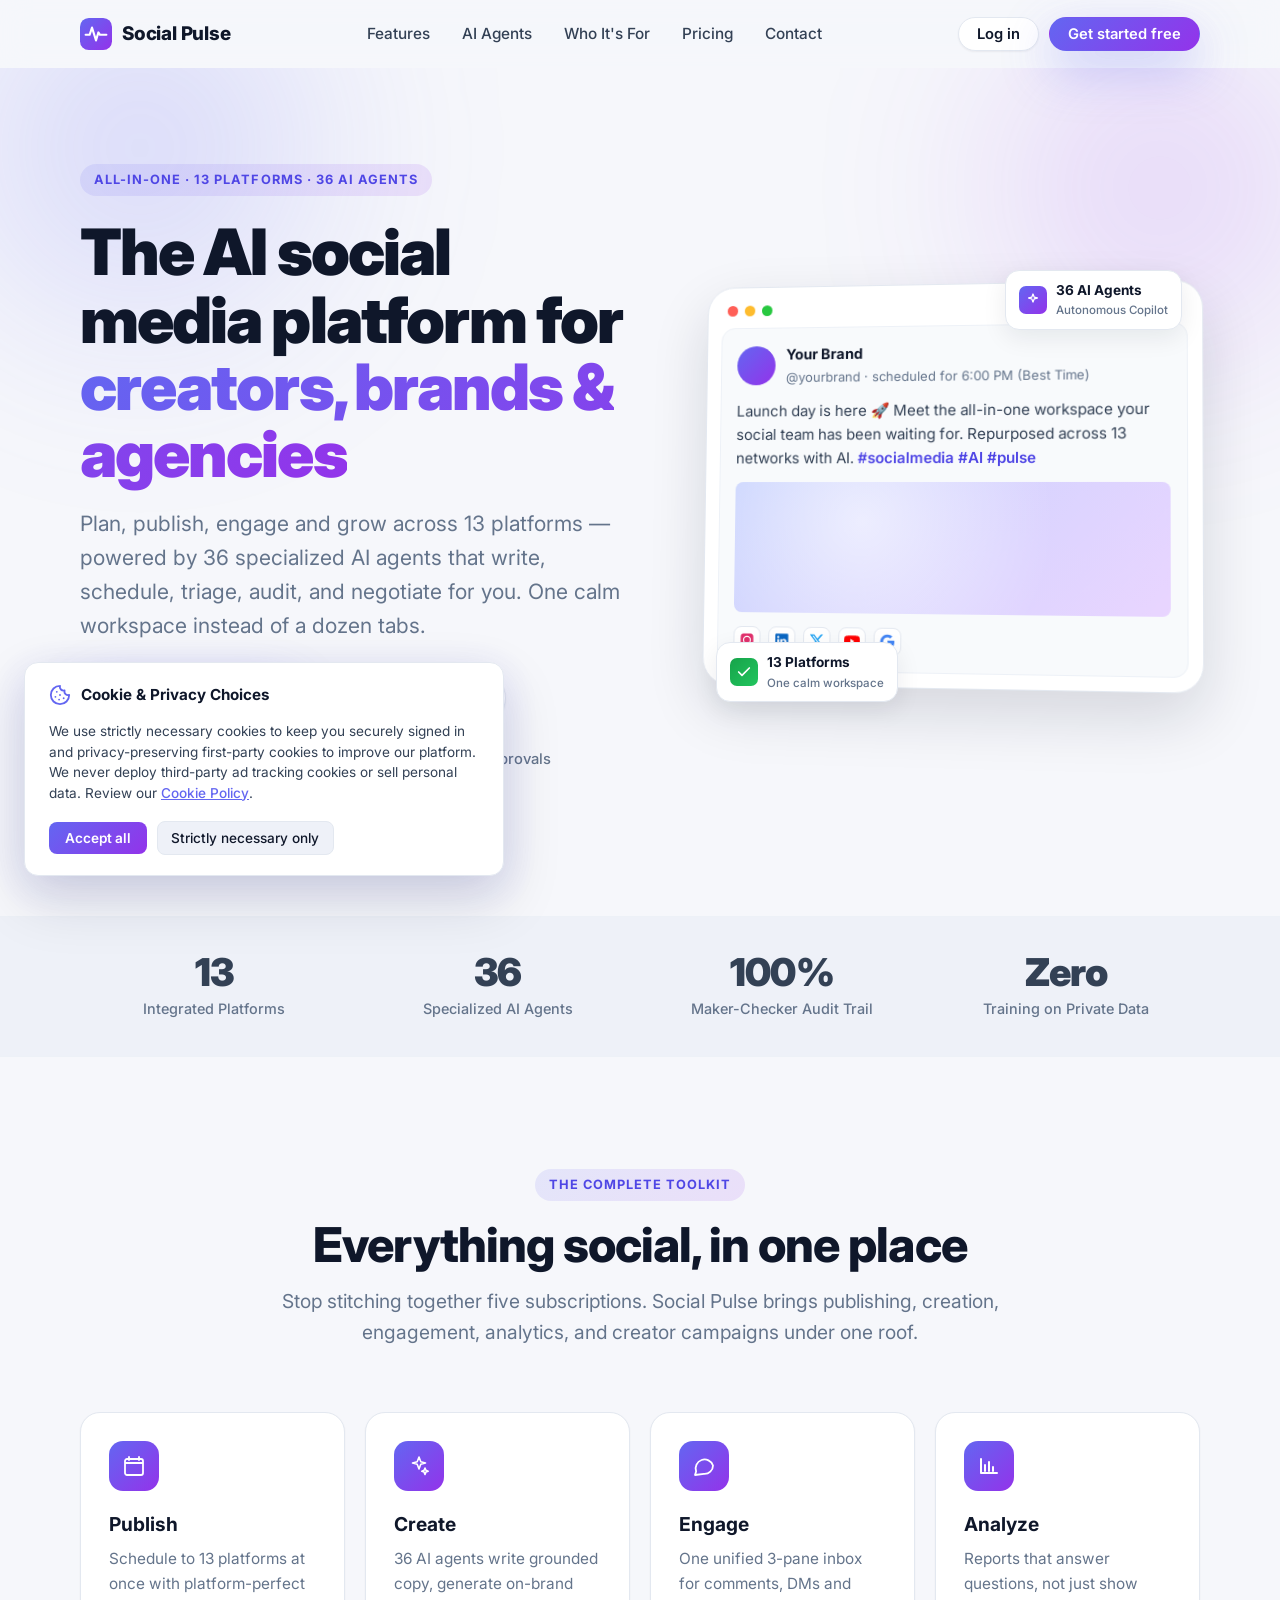
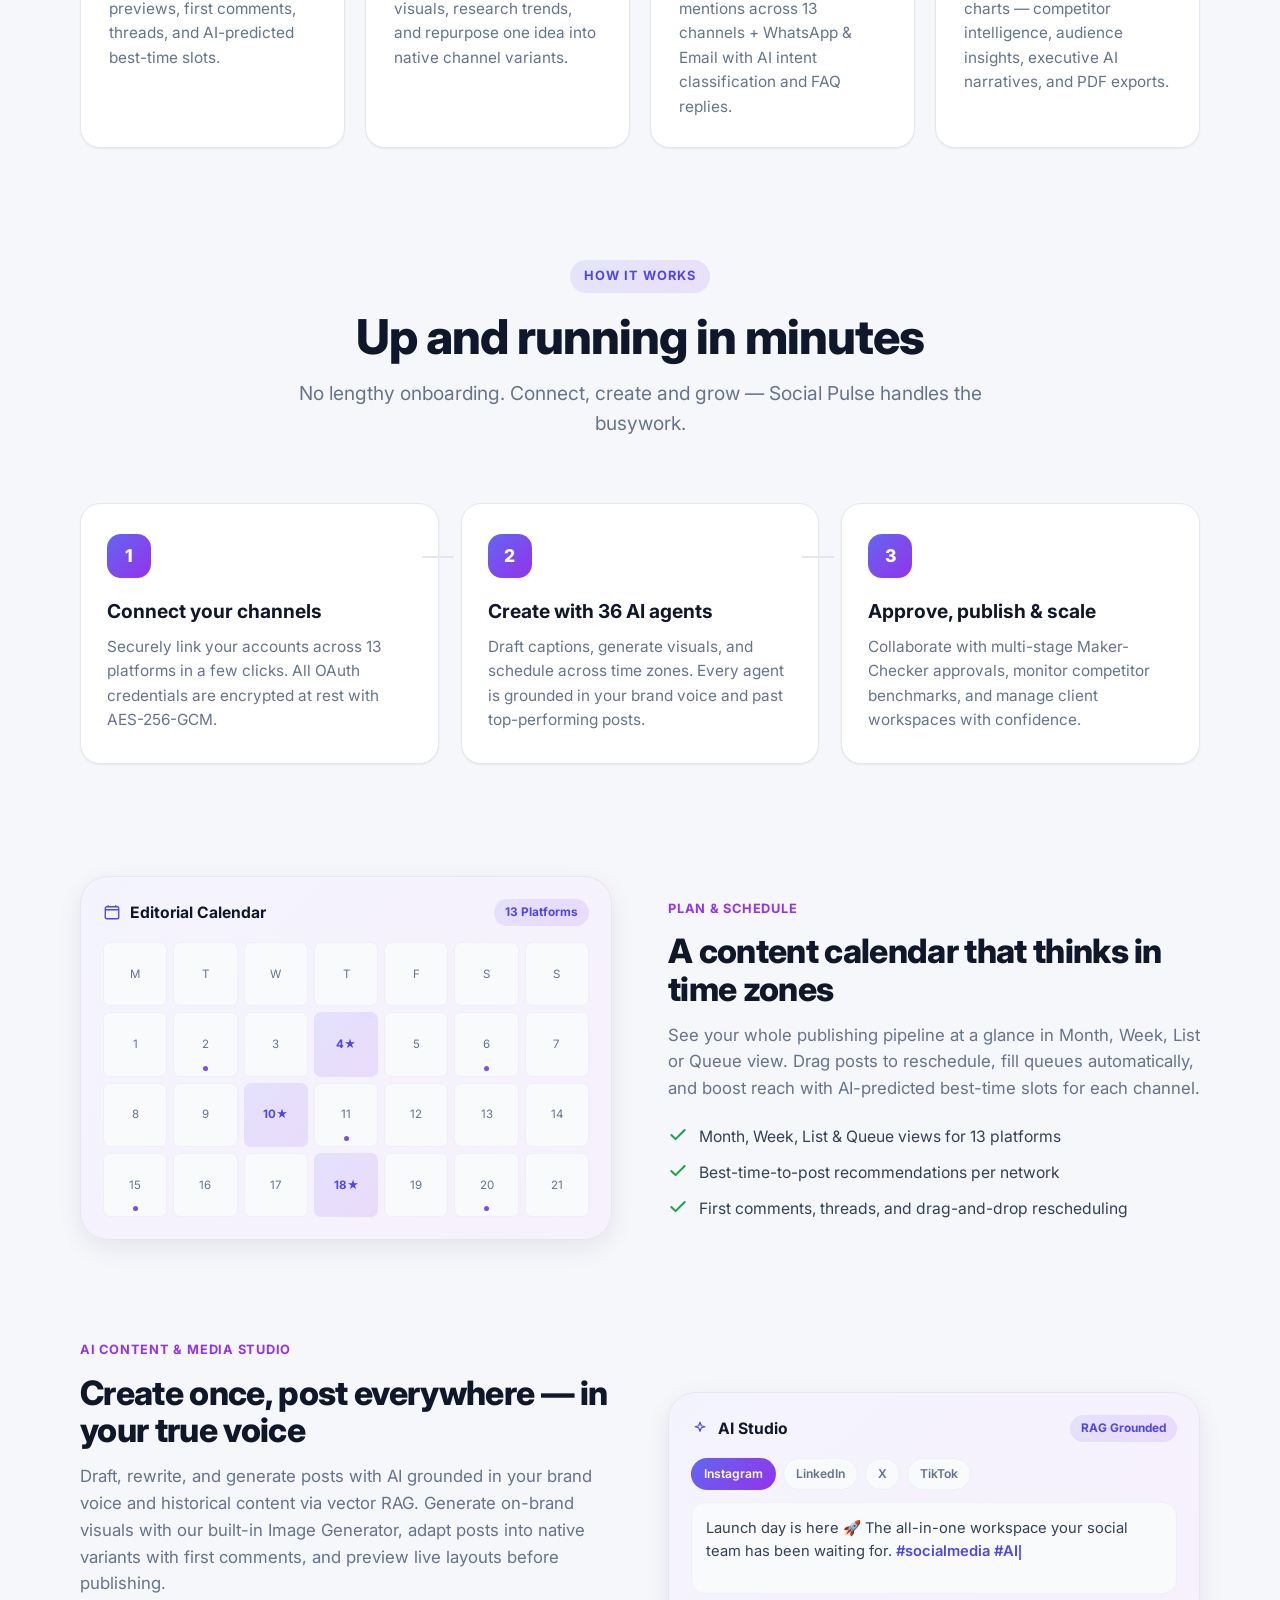
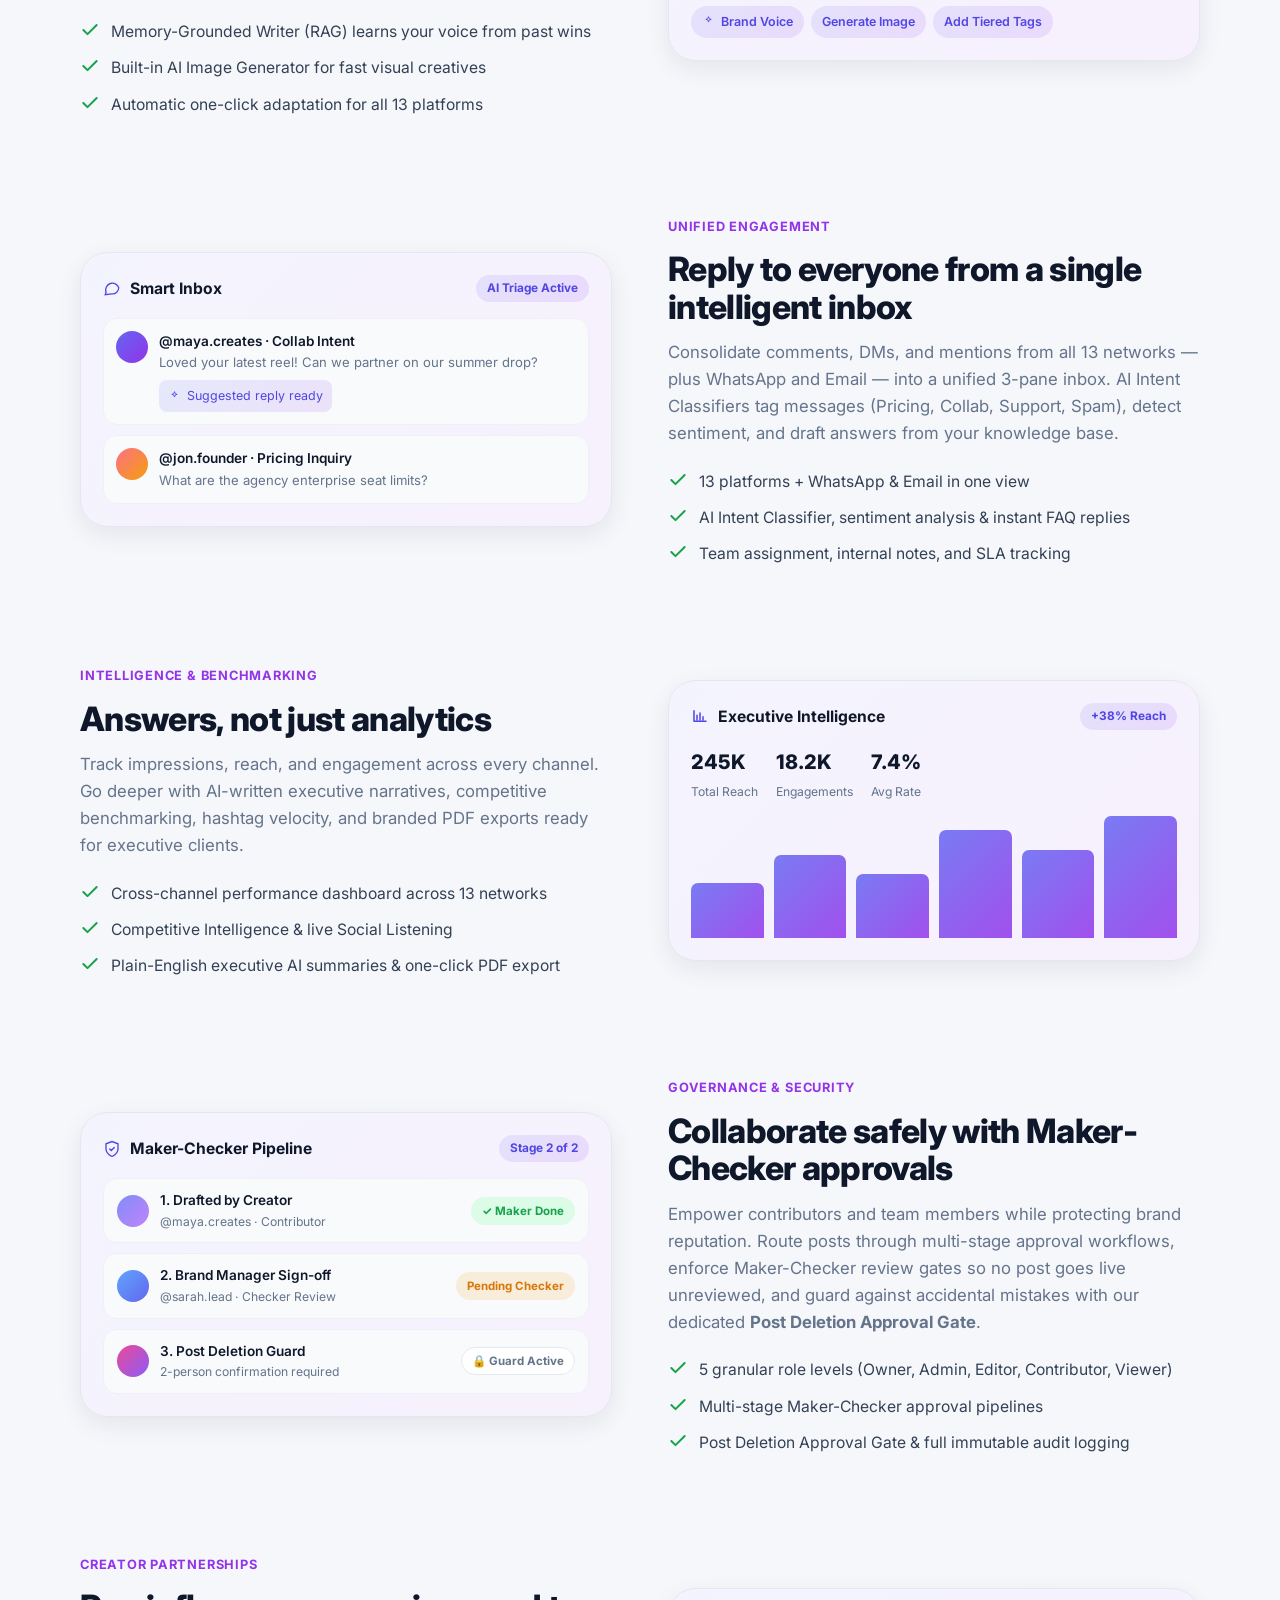
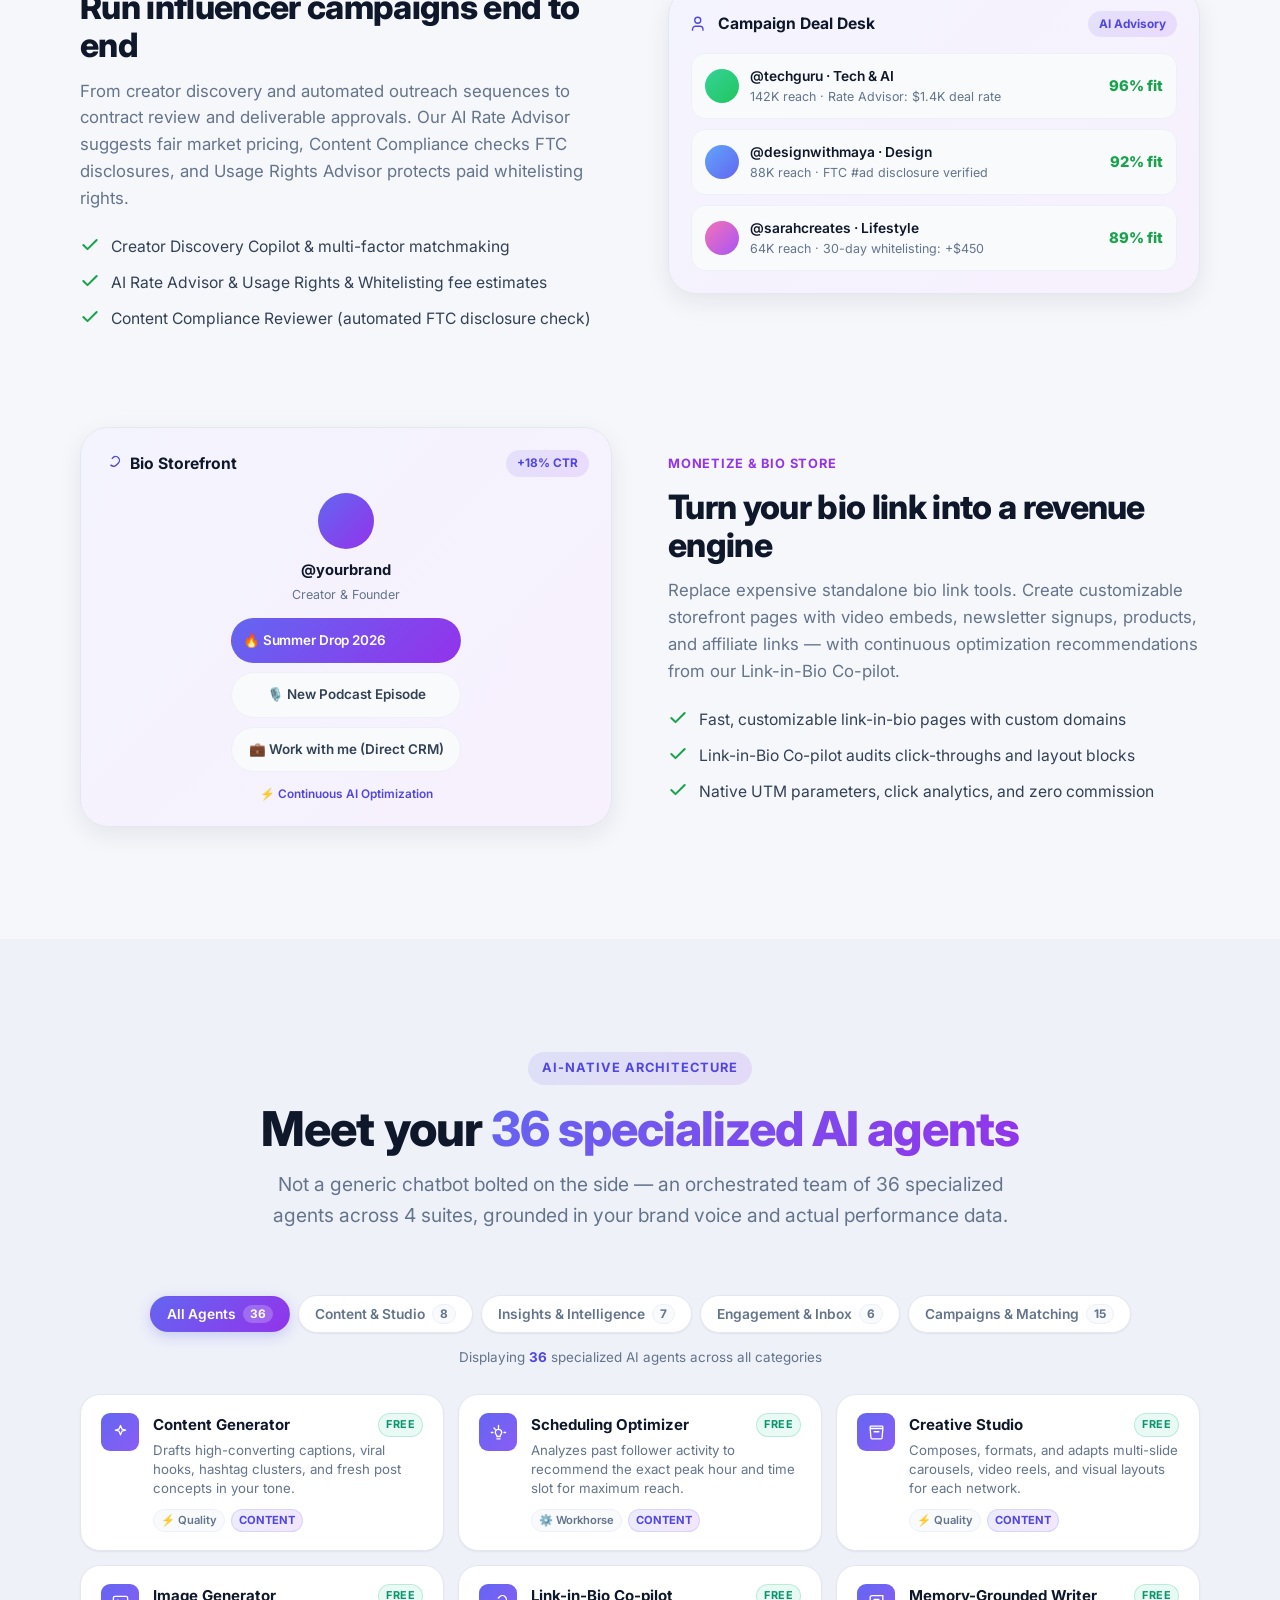
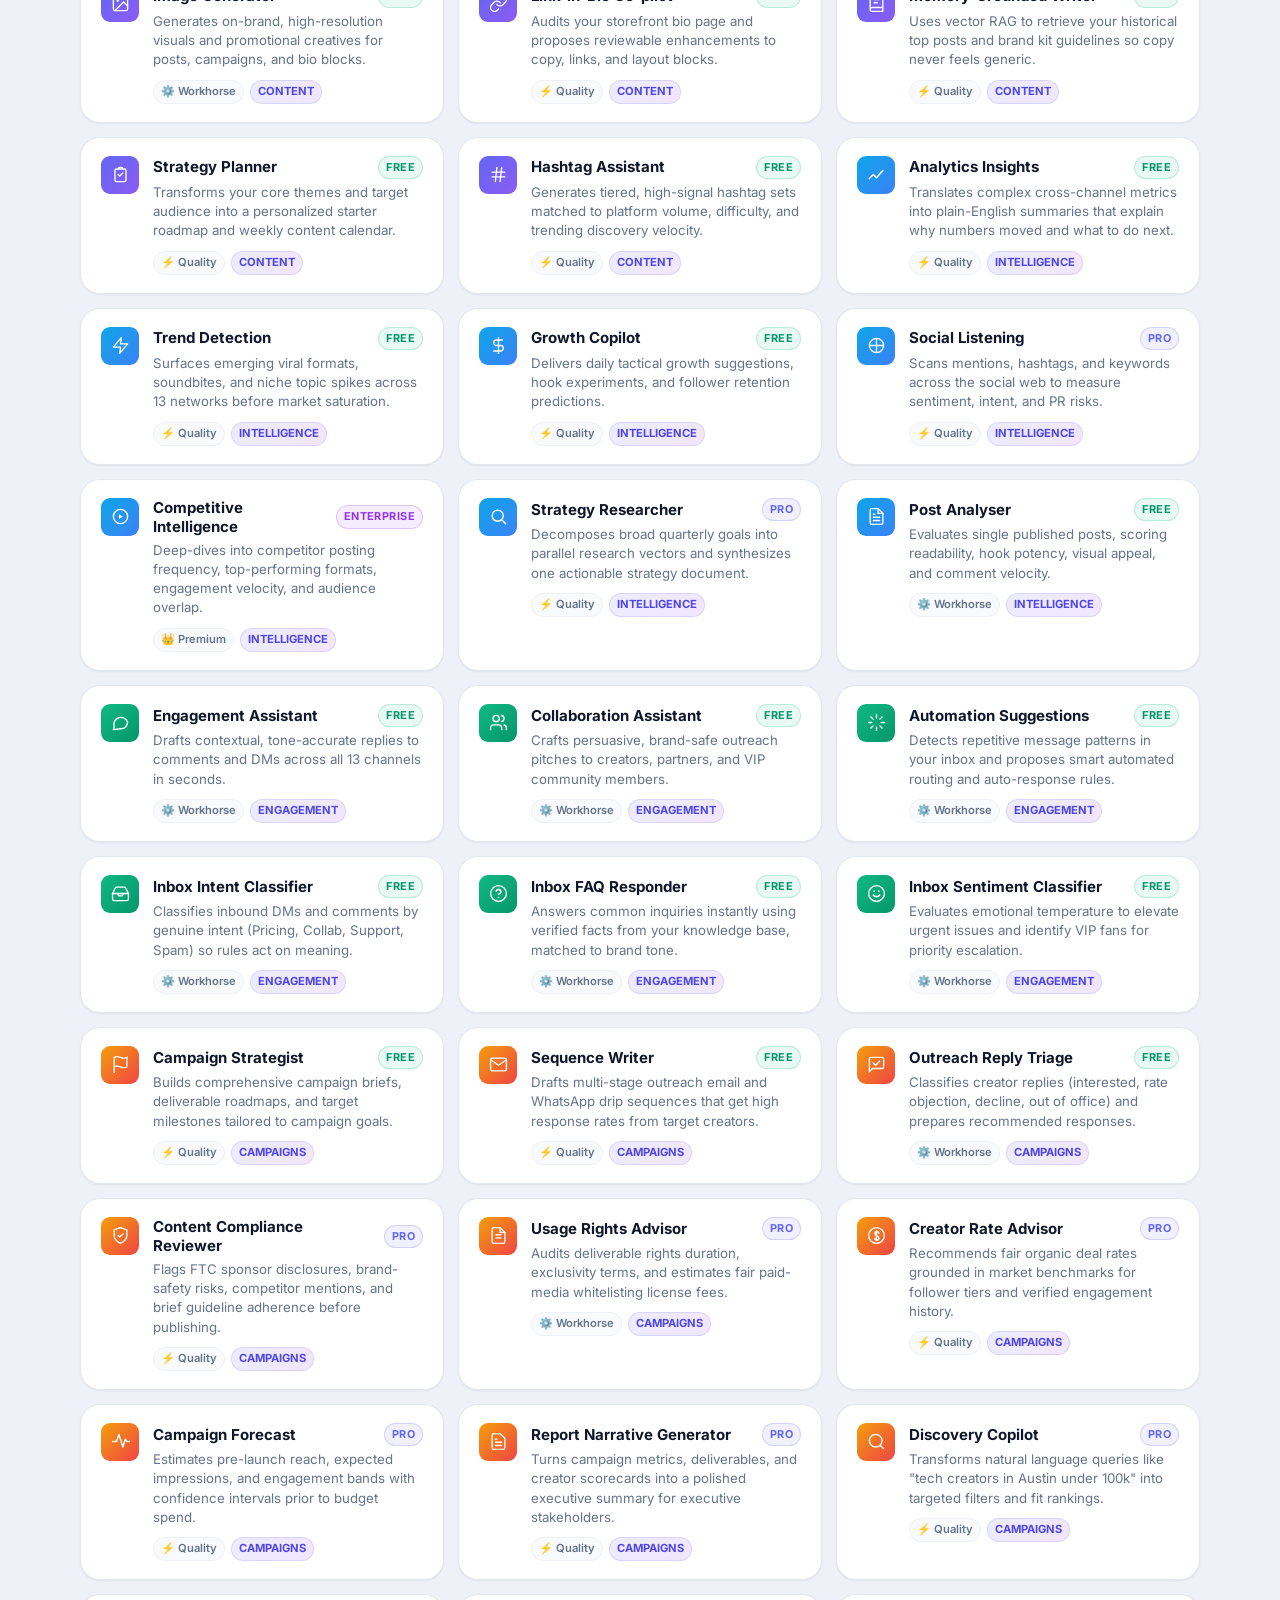
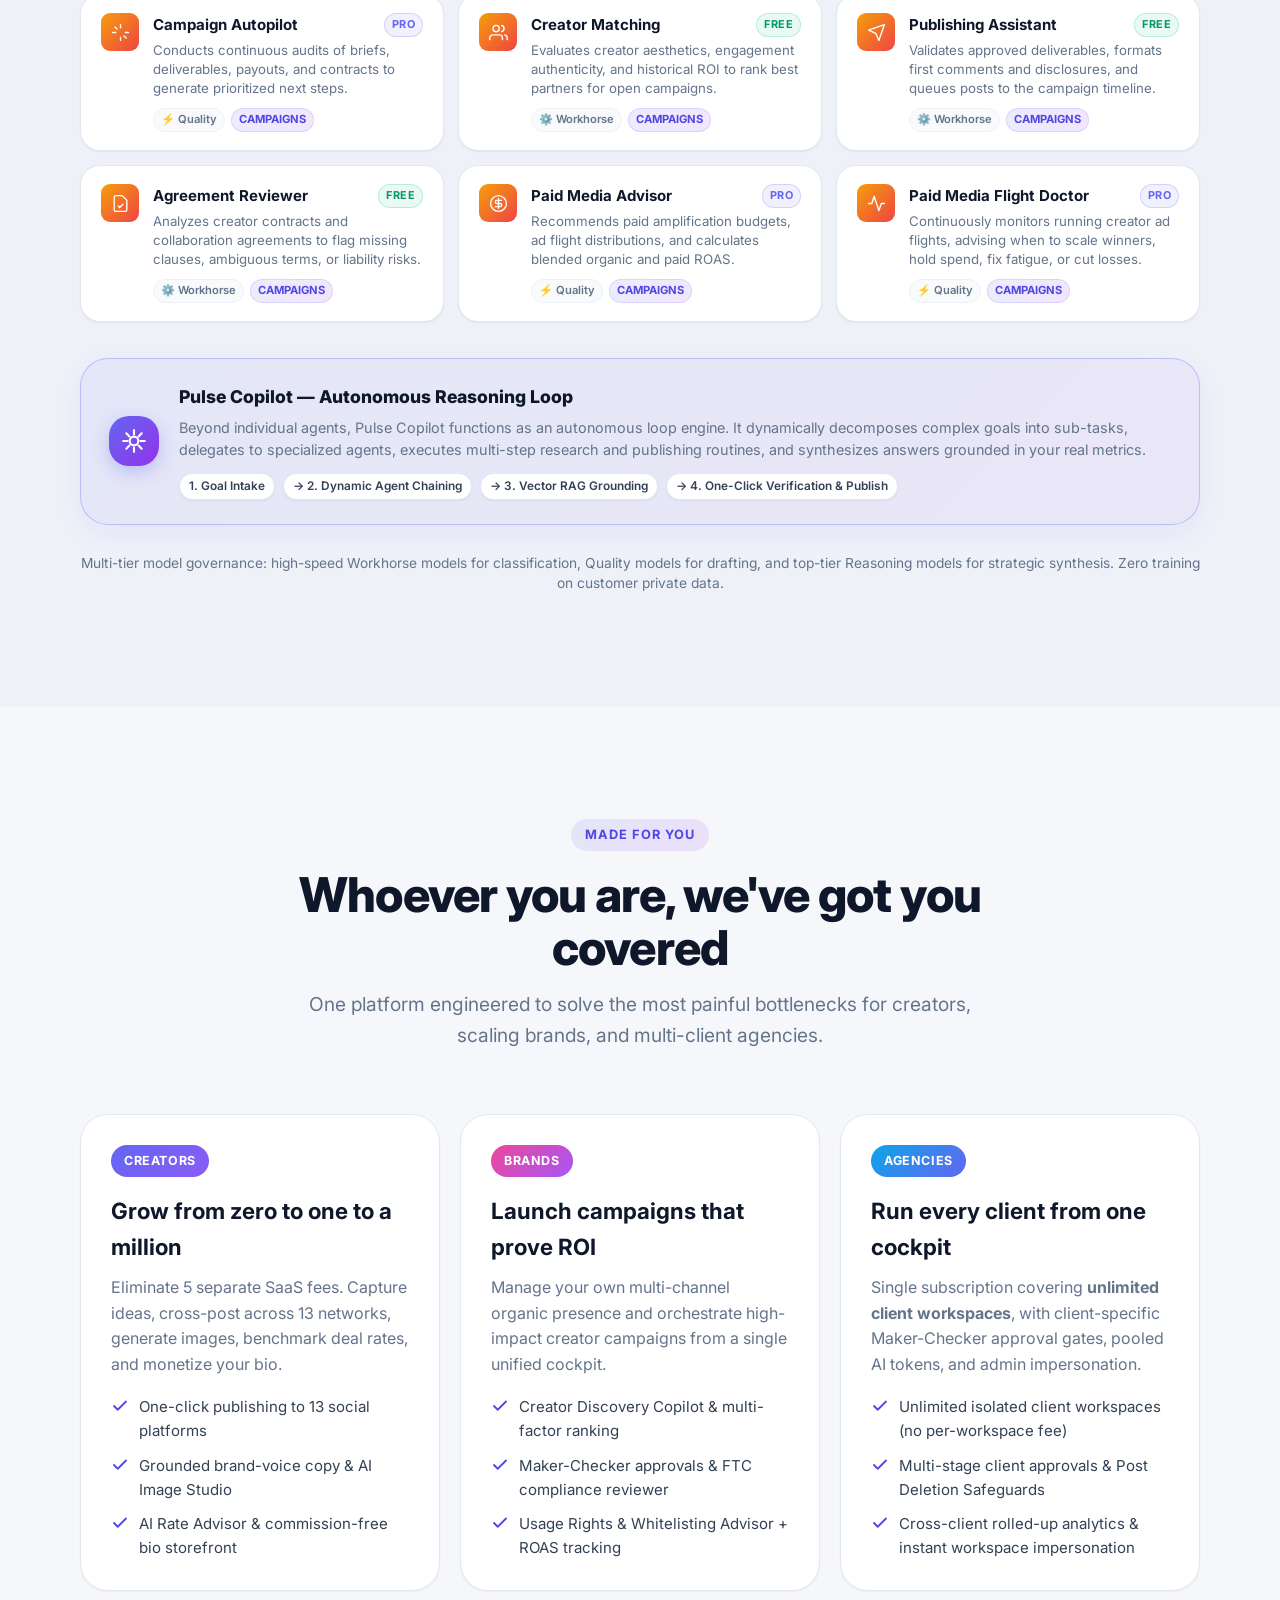
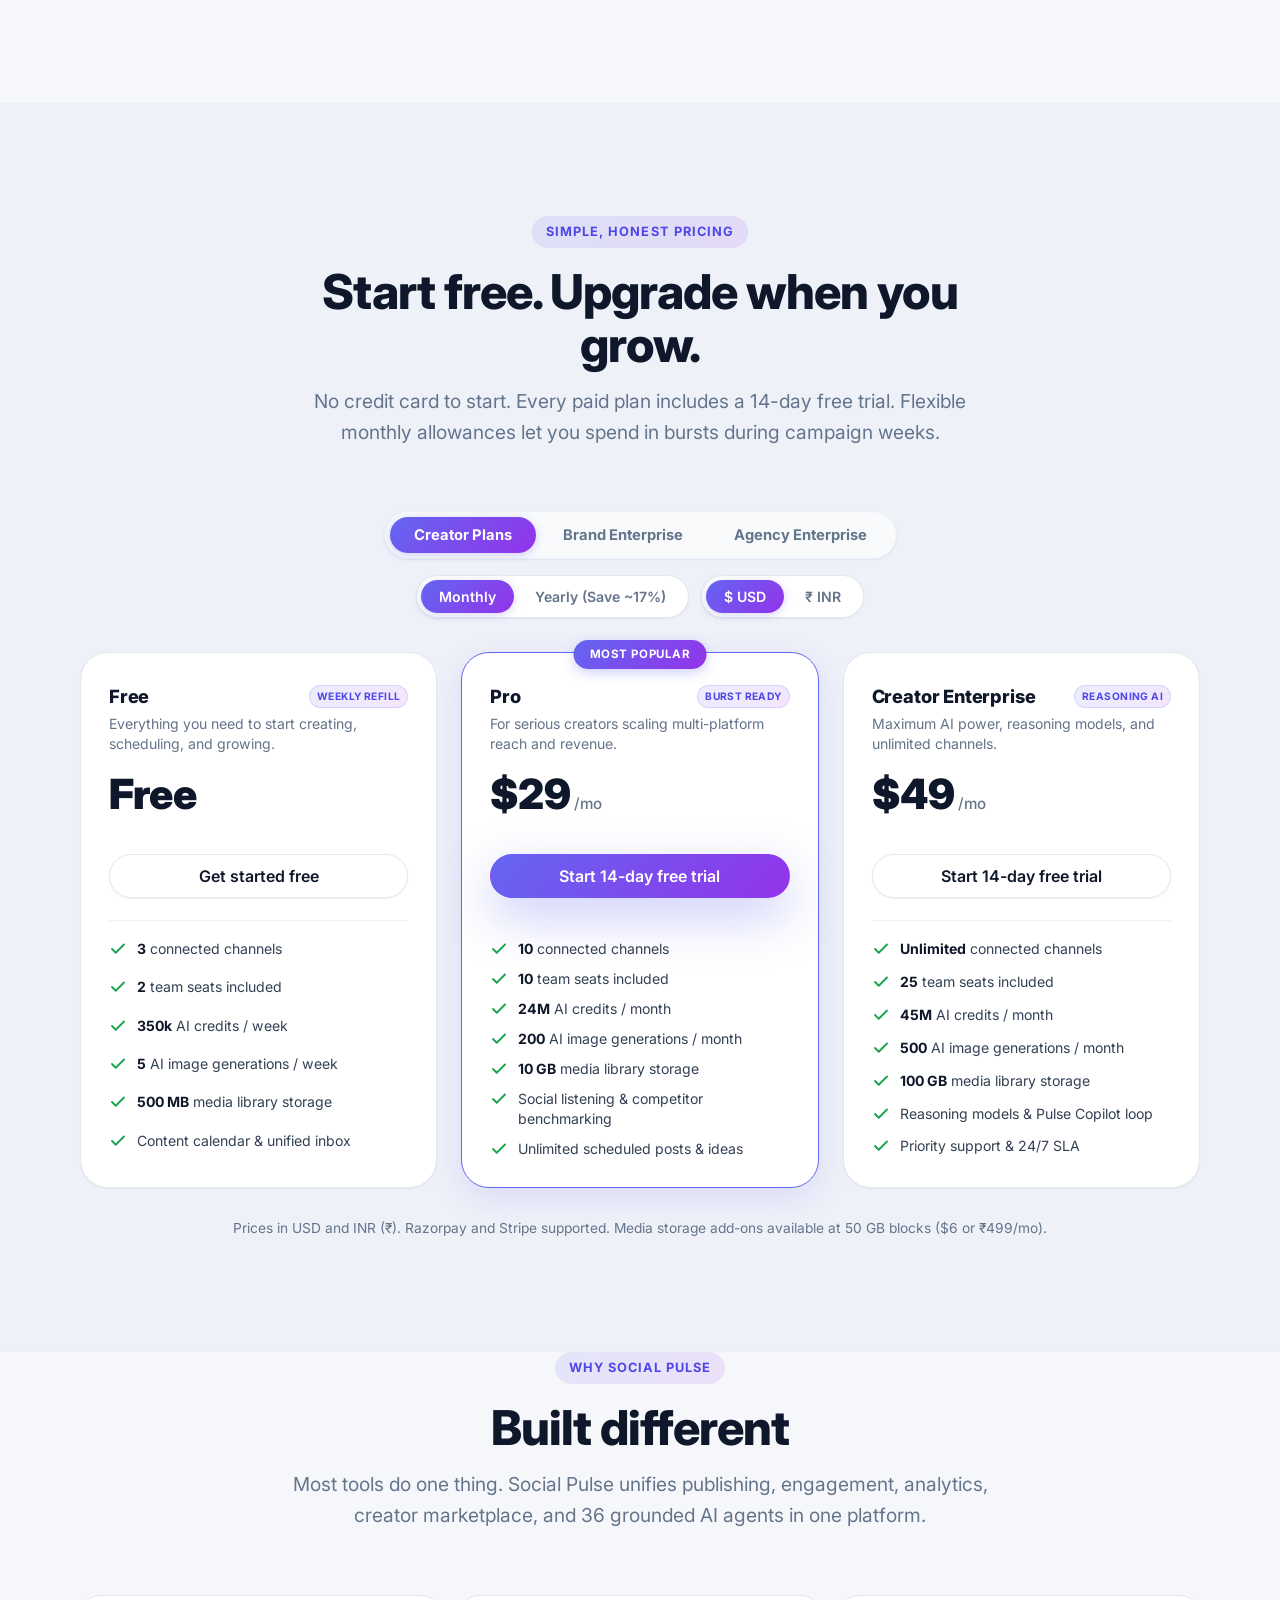
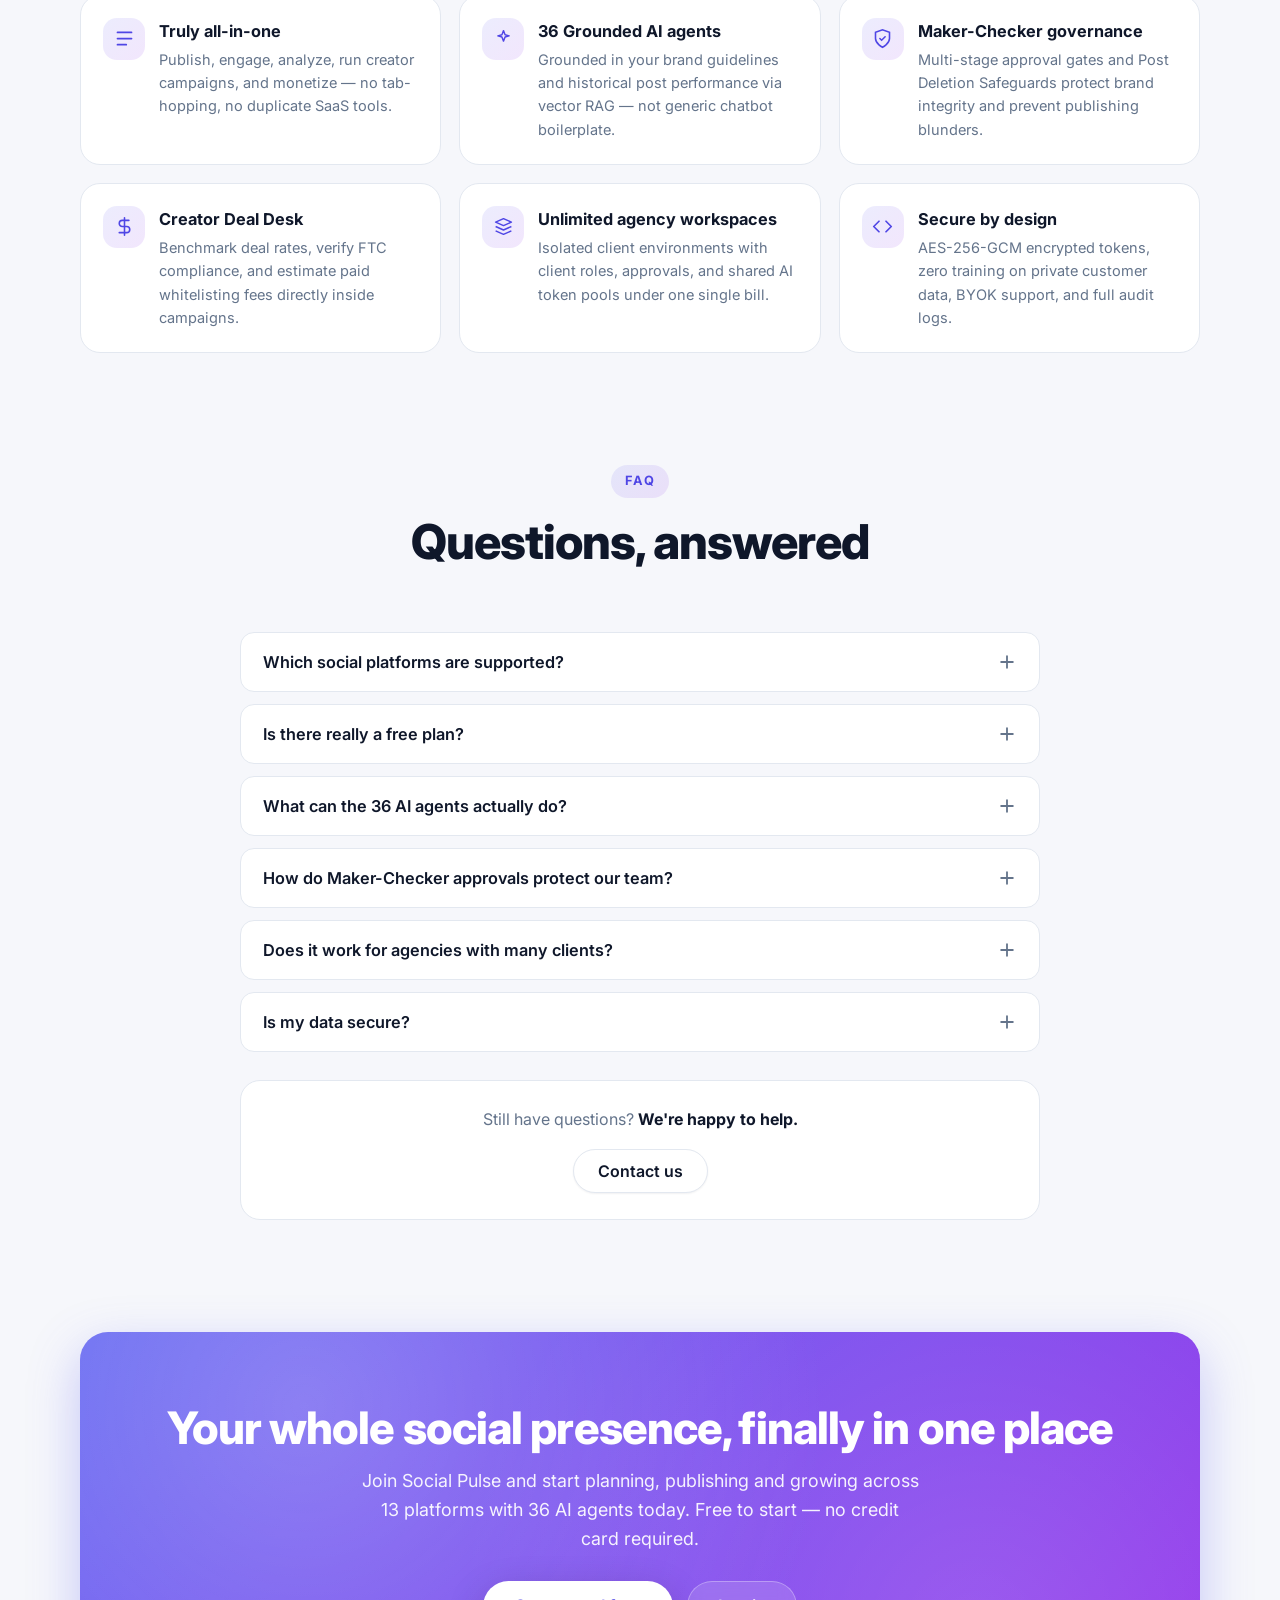
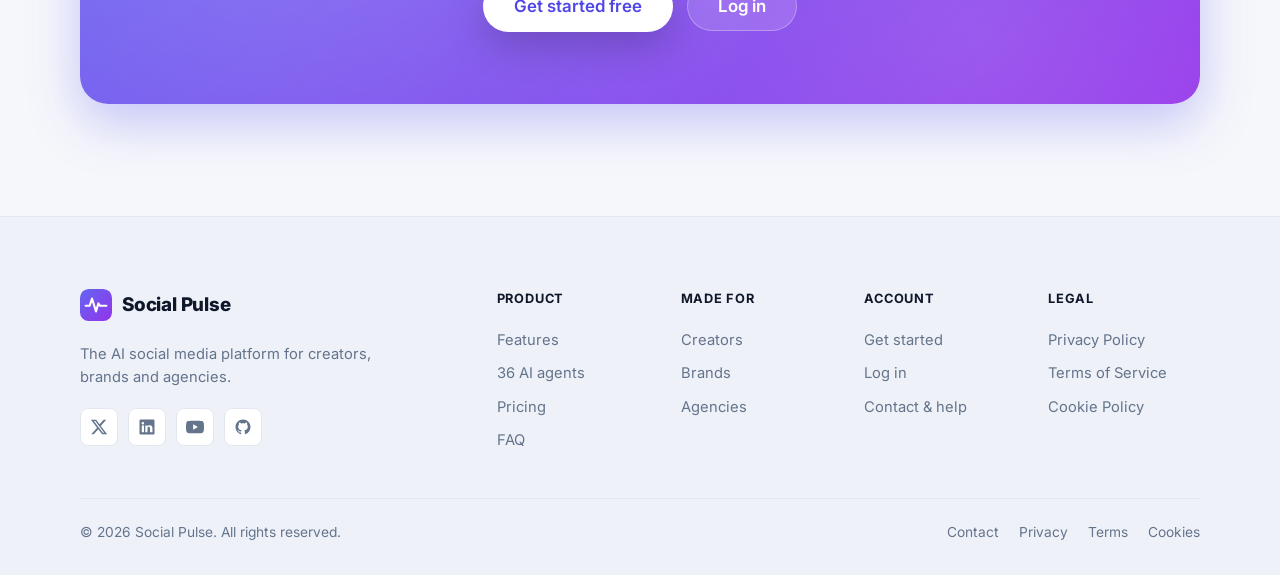
==== commit 68e2b163: "policies improvements" ====
--- a/index.html
+++ b/index.html
@@ -48,6 +48,7 @@
   <link rel="stylesheet" href="/css/pricing.css" />
   <link rel="stylesheet" href="/css/faq.css" />
   <link rel="stylesheet" href="/css/footer.css" />
+  <link rel="stylesheet" href="/css/cookies.css" />
 
   <!-- JSON-LD Schema -->
   <script type="application/ld+json">
@@ -66,6 +67,12 @@
             "contactType": "Customer Support",
             "email": "support@socialpulsecrm.com",
             "url": "https://socialpulsecrm.com/contact/"
+          },
+          {
+            "@type": "ContactPoint",
+            "contactType": "Data Protection & Grievance Officer",
+            "email": "grievance@socialpulsecrm.com",
+            "url": "https://socialpulsecrm.com/privacy/"
           }
         ]
       },
@@ -1467,6 +1474,7 @@
             <h5>Legal</h5>
             <a href="/privacy/">Privacy Policy</a>
             <a href="/terms/">Terms of Service</a>
+            <a href="/cookies/">Cookie Policy</a>
           </div>
         </div>
       </div>
@@ -1477,6 +1485,7 @@
           <a href="/contact/">Contact</a>
           <a href="/privacy/">Privacy</a>
           <a href="/terms/">Terms</a>
+          <a href="/cookies/">Cookies</a>
         </nav>
       </div>
     </div>
--- a/css/cookies.css
+++ b/css/cookies.css
@@ -0,0 +1,125 @@
+/* ============================================================
+   Social Pulse — Cookie Consent Banner
+   Responsive, dark/light theme aware, accessible.
+   ============================================================ */
+
+.cookie-banner {
+  position: fixed;
+  bottom: 1.5rem;
+  left: 1.5rem;
+  max-width: 480px;
+  background: var(--surface);
+  border: 1px solid var(--border);
+  box-shadow: var(--shadow-lg), 0 10px 40px rgba(99, 102, 241, 0.15);
+  border-radius: var(--r-md);
+  padding: 1.25rem 1.5rem;
+  z-index: 9999;
+  display: flex;
+  flex-direction: column;
+  gap: 0.875rem;
+  backdrop-filter: blur(16px);
+  animation: cookieSlideUp 0.35s cubic-bezier(0.16, 1, 0.3, 1) forwards;
+}
+
+@keyframes cookieSlideUp {
+  from {
+    transform: translateY(100%);
+    opacity: 0;
+  }
+  to {
+    transform: translateY(0);
+    opacity: 1;
+  }
+}
+
+.cookie-banner__header {
+  display: flex;
+  align-items: center;
+  gap: 0.6rem;
+}
+
+.cookie-banner__icon {
+  width: 22px;
+  height: 22px;
+  flex-shrink: 0;
+  color: var(--brand-500);
+}
+
+.cookie-banner__title {
+  font-size: 0.95rem;
+  font-weight: 700;
+  color: var(--ink);
+  margin: 0;
+}
+
+.cookie-banner__text {
+  font-size: 0.85rem;
+  line-height: 1.5;
+  color: var(--text);
+  margin: 0;
+}
+
+.cookie-banner__text a {
+  color: var(--brand-500);
+  text-decoration: underline;
+  font-weight: 500;
+}
+
+.cookie-banner__actions {
+  display: flex;
+  align-items: center;
+  gap: 0.6rem;
+  flex-wrap: wrap;
+  margin-top: 0.25rem;
+}
+
+.cookie-banner__btn-accept {
+  background: var(--gradient);
+  color: var(--on-brand);
+  border: none;
+  border-radius: var(--r-sm);
+  padding: 0.5rem 1rem;
+  font-size: 0.85rem;
+  font-weight: 600;
+  cursor: pointer;
+  transition: transform 0.15s ease, box-shadow 0.15s ease;
+}
+
+.cookie-banner__btn-accept:hover {
+  transform: translateY(-1px);
+  box-shadow: 0 4px 12px rgba(99, 102, 241, 0.3);
+}
+
+.cookie-banner__btn-necessary {
+  background: var(--bg-2);
+  color: var(--ink);
+  border: 1px solid var(--border);
+  border-radius: var(--r-sm);
+  padding: 0.5rem 0.85rem;
+  font-size: 0.85rem;
+  font-weight: 500;
+  cursor: pointer;
+  transition: background 0.15s ease;
+}
+
+.cookie-banner__btn-necessary:hover {
+  background: var(--border-soft);
+}
+
+@media (max-width: 640px) {
+  .cookie-banner {
+    left: 1rem;
+    right: 1rem;
+    bottom: 1rem;
+    max-width: none;
+    padding: 1rem 1.25rem;
+  }
+  .cookie-banner__actions {
+    flex-direction: column;
+    align-items: stretch;
+  }
+  .cookie-banner__btn-accept,
+  .cookie-banner__btn-necessary {
+    text-align: center;
+  }
+}
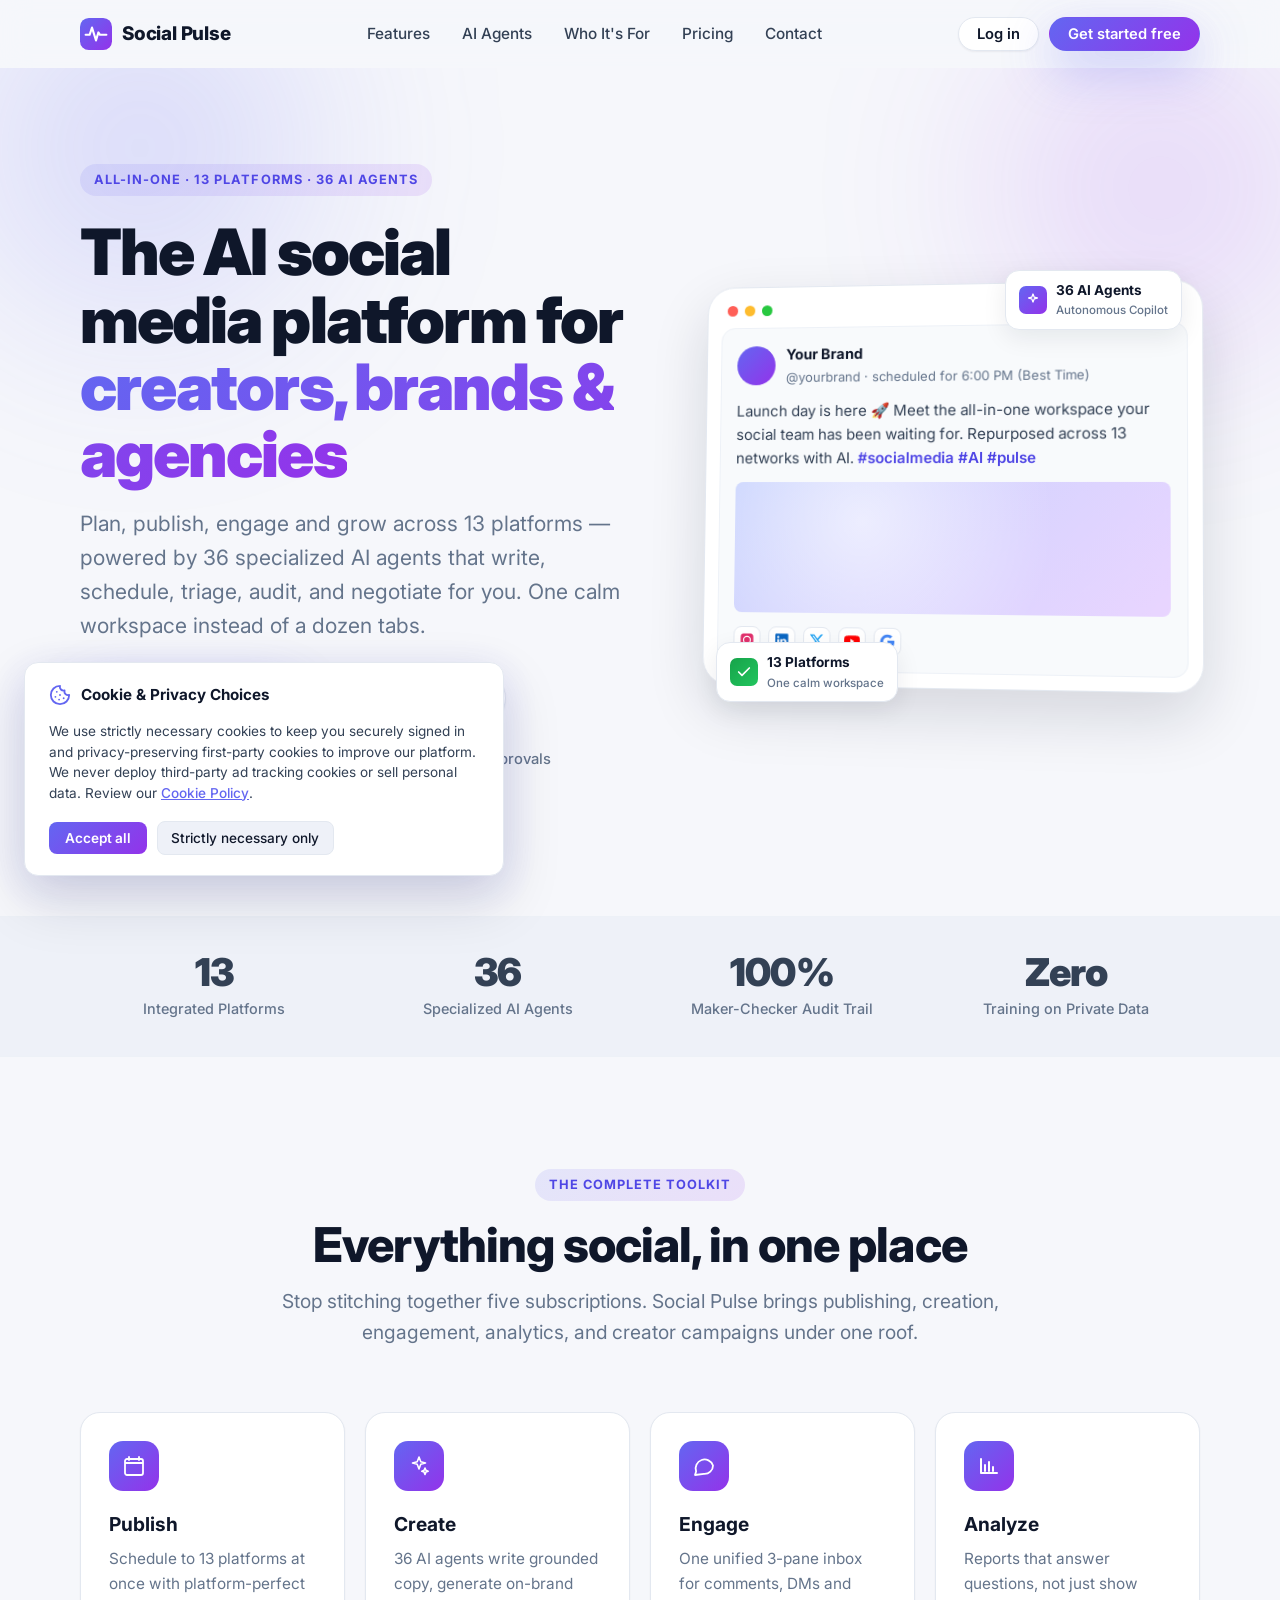
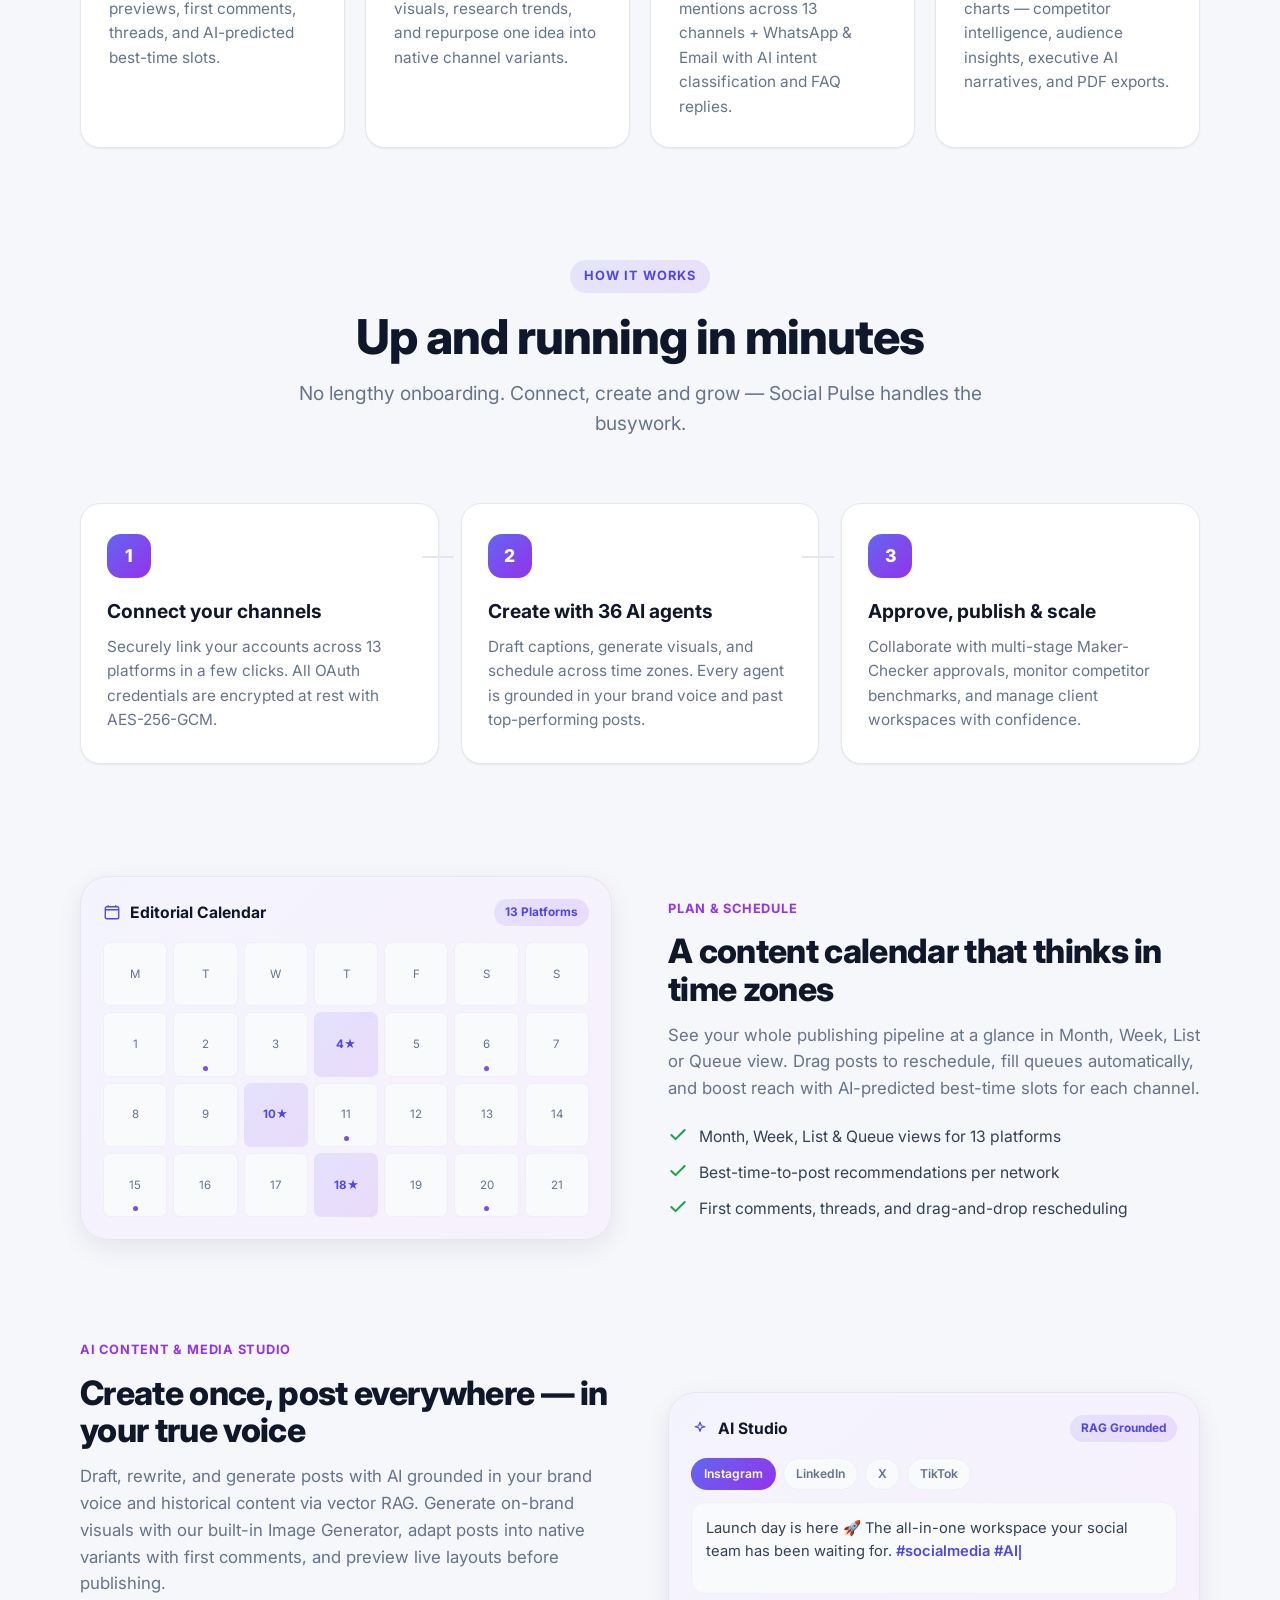
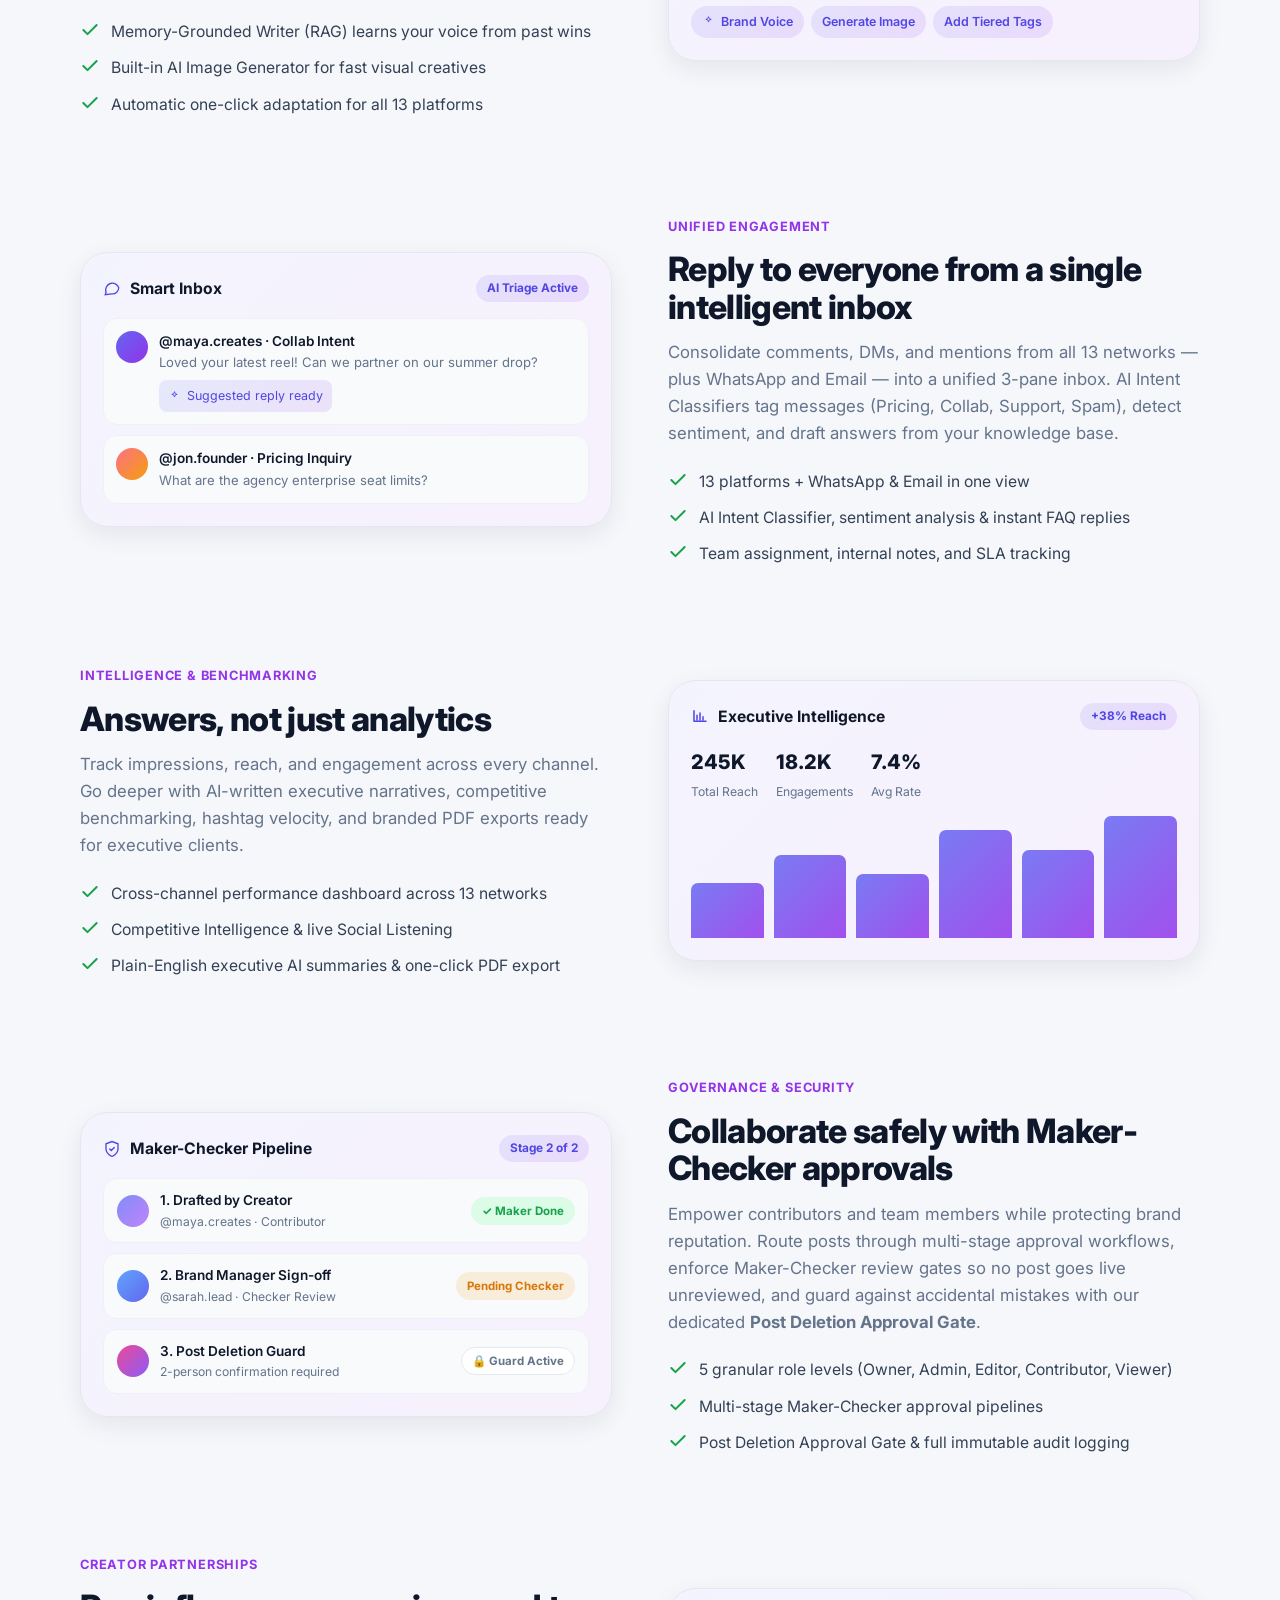
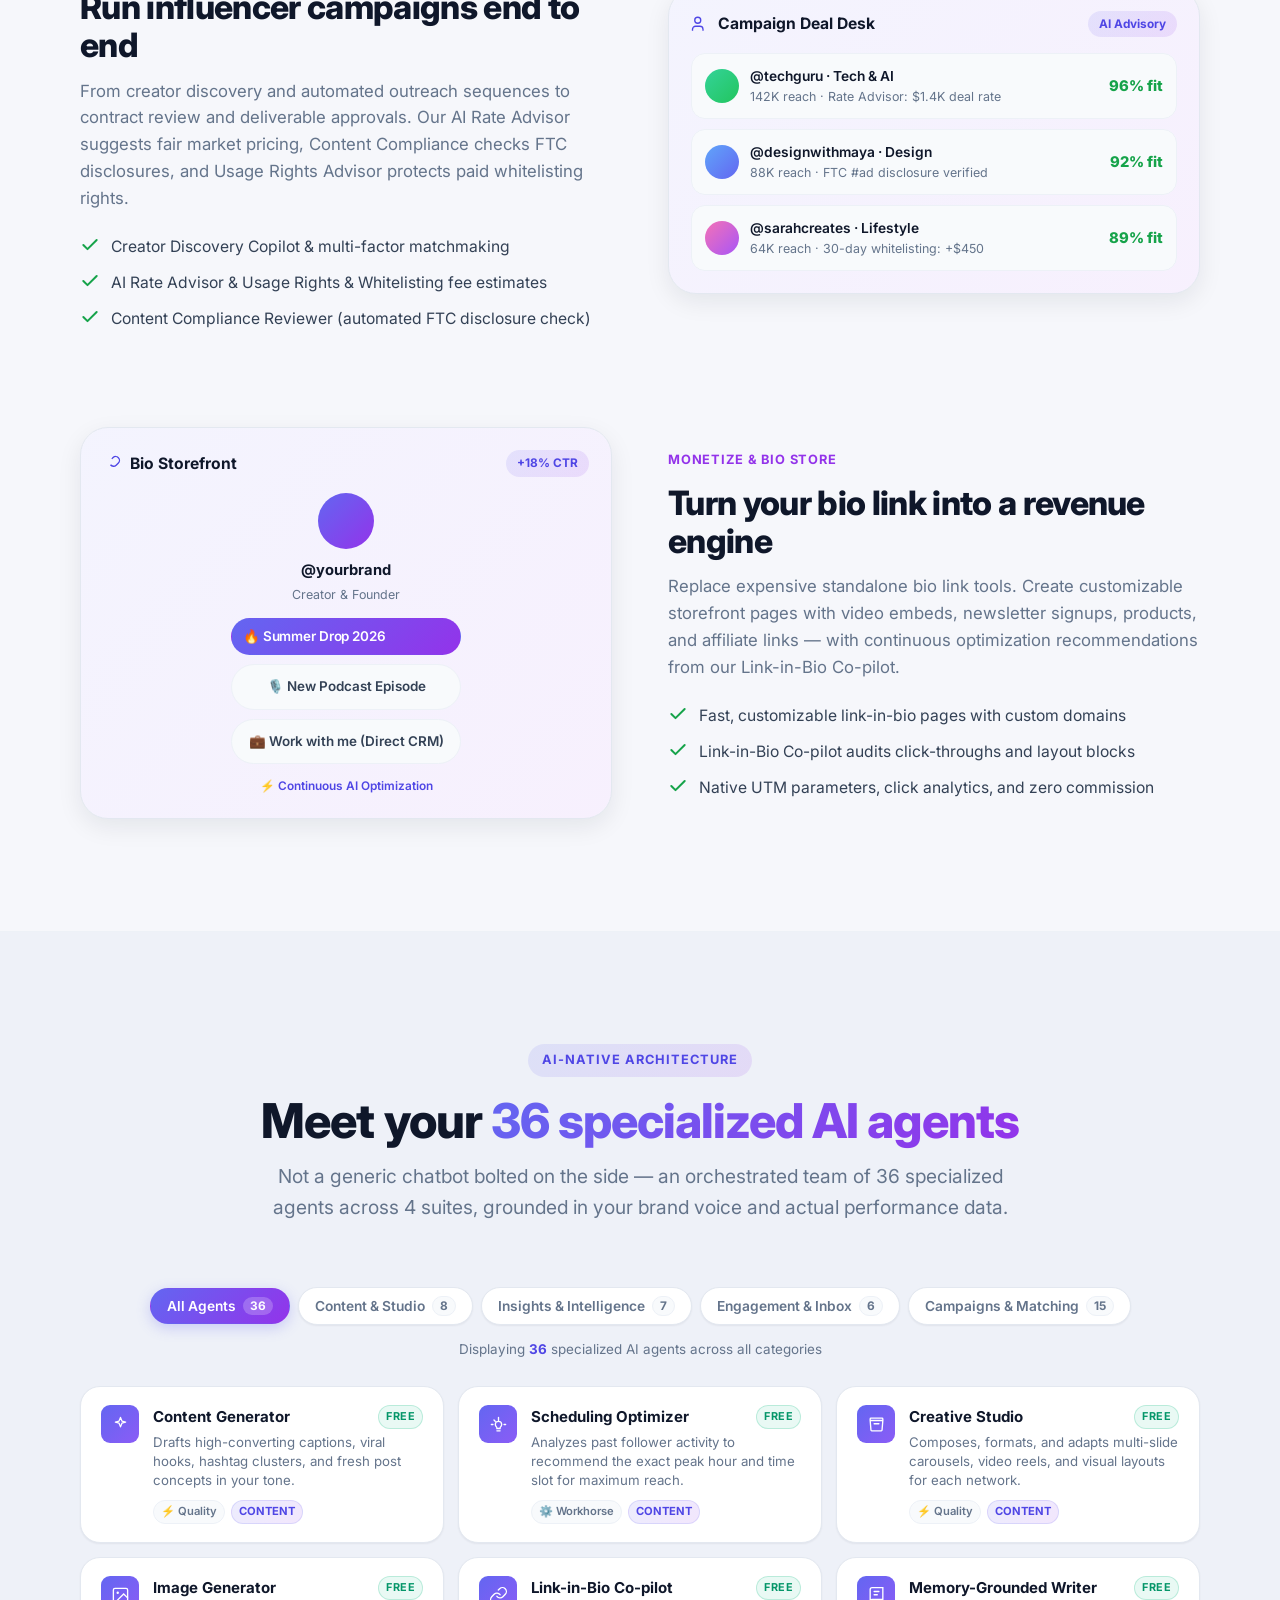
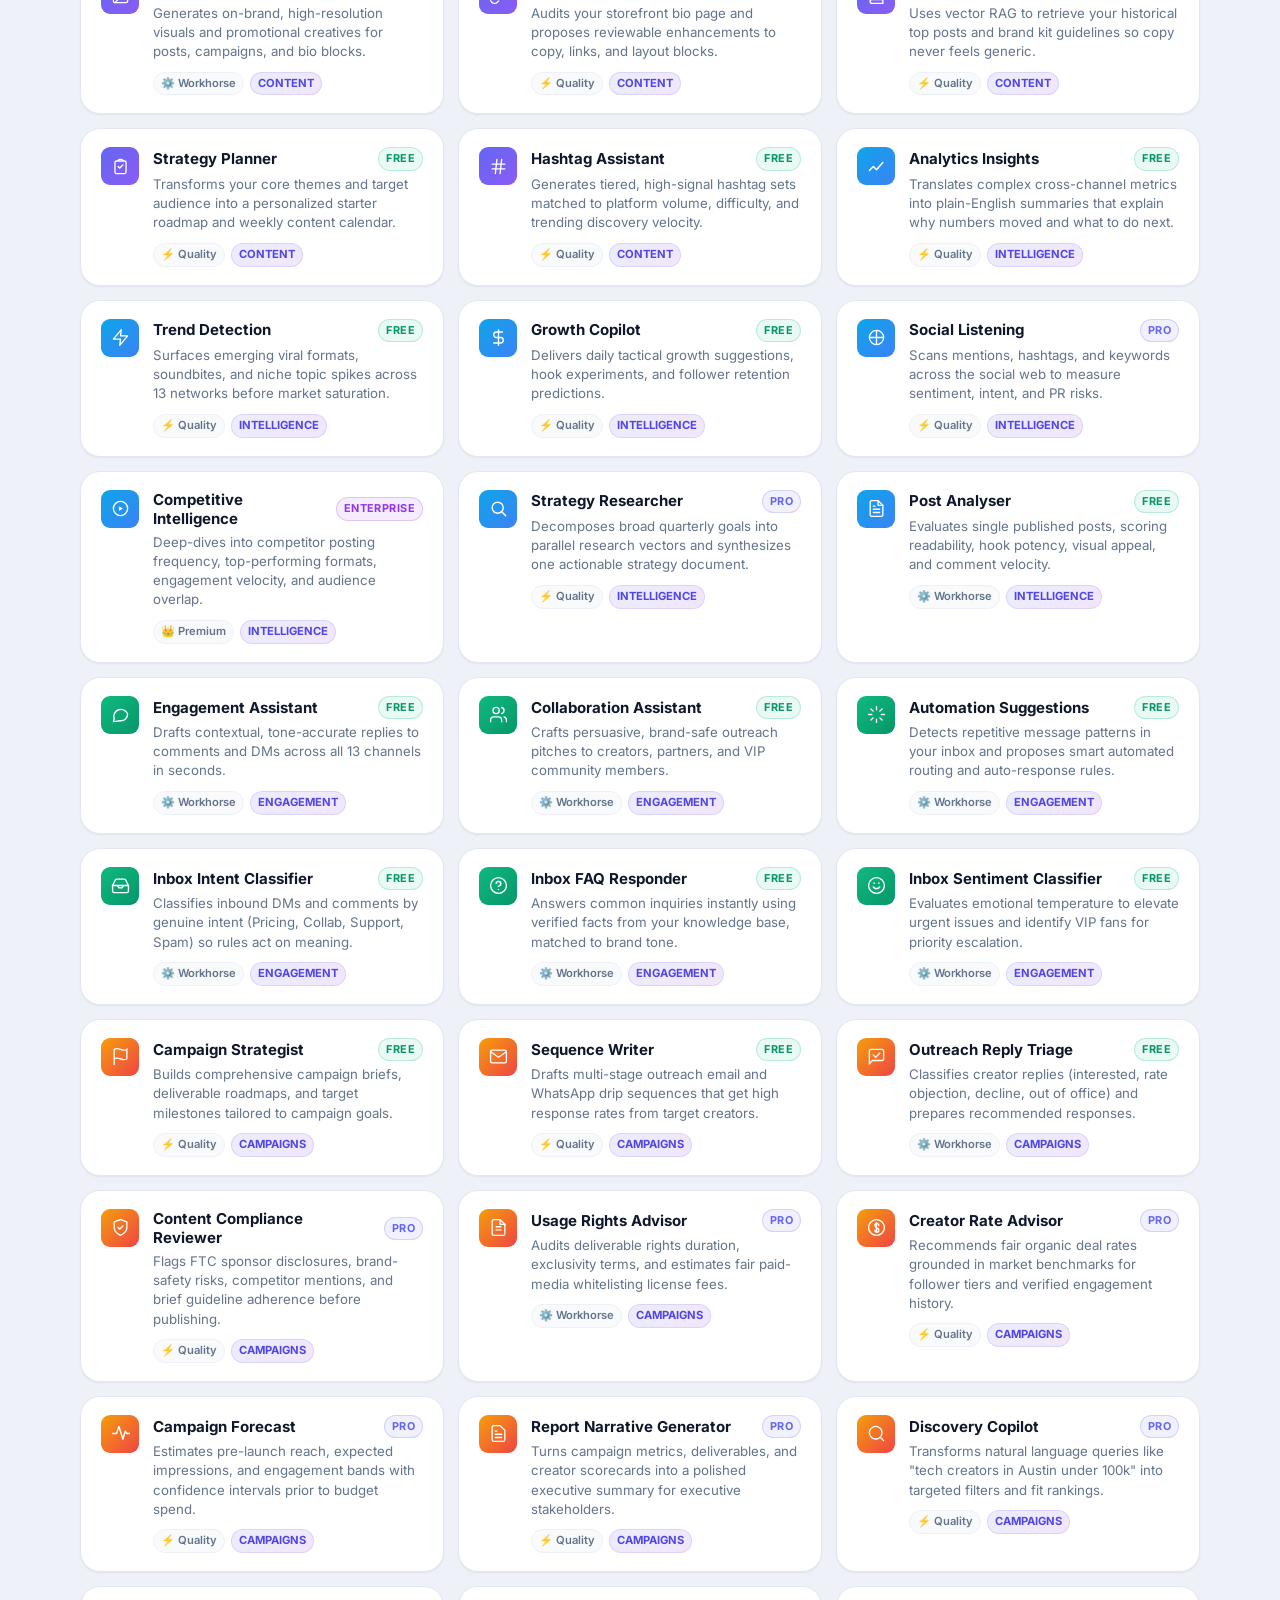
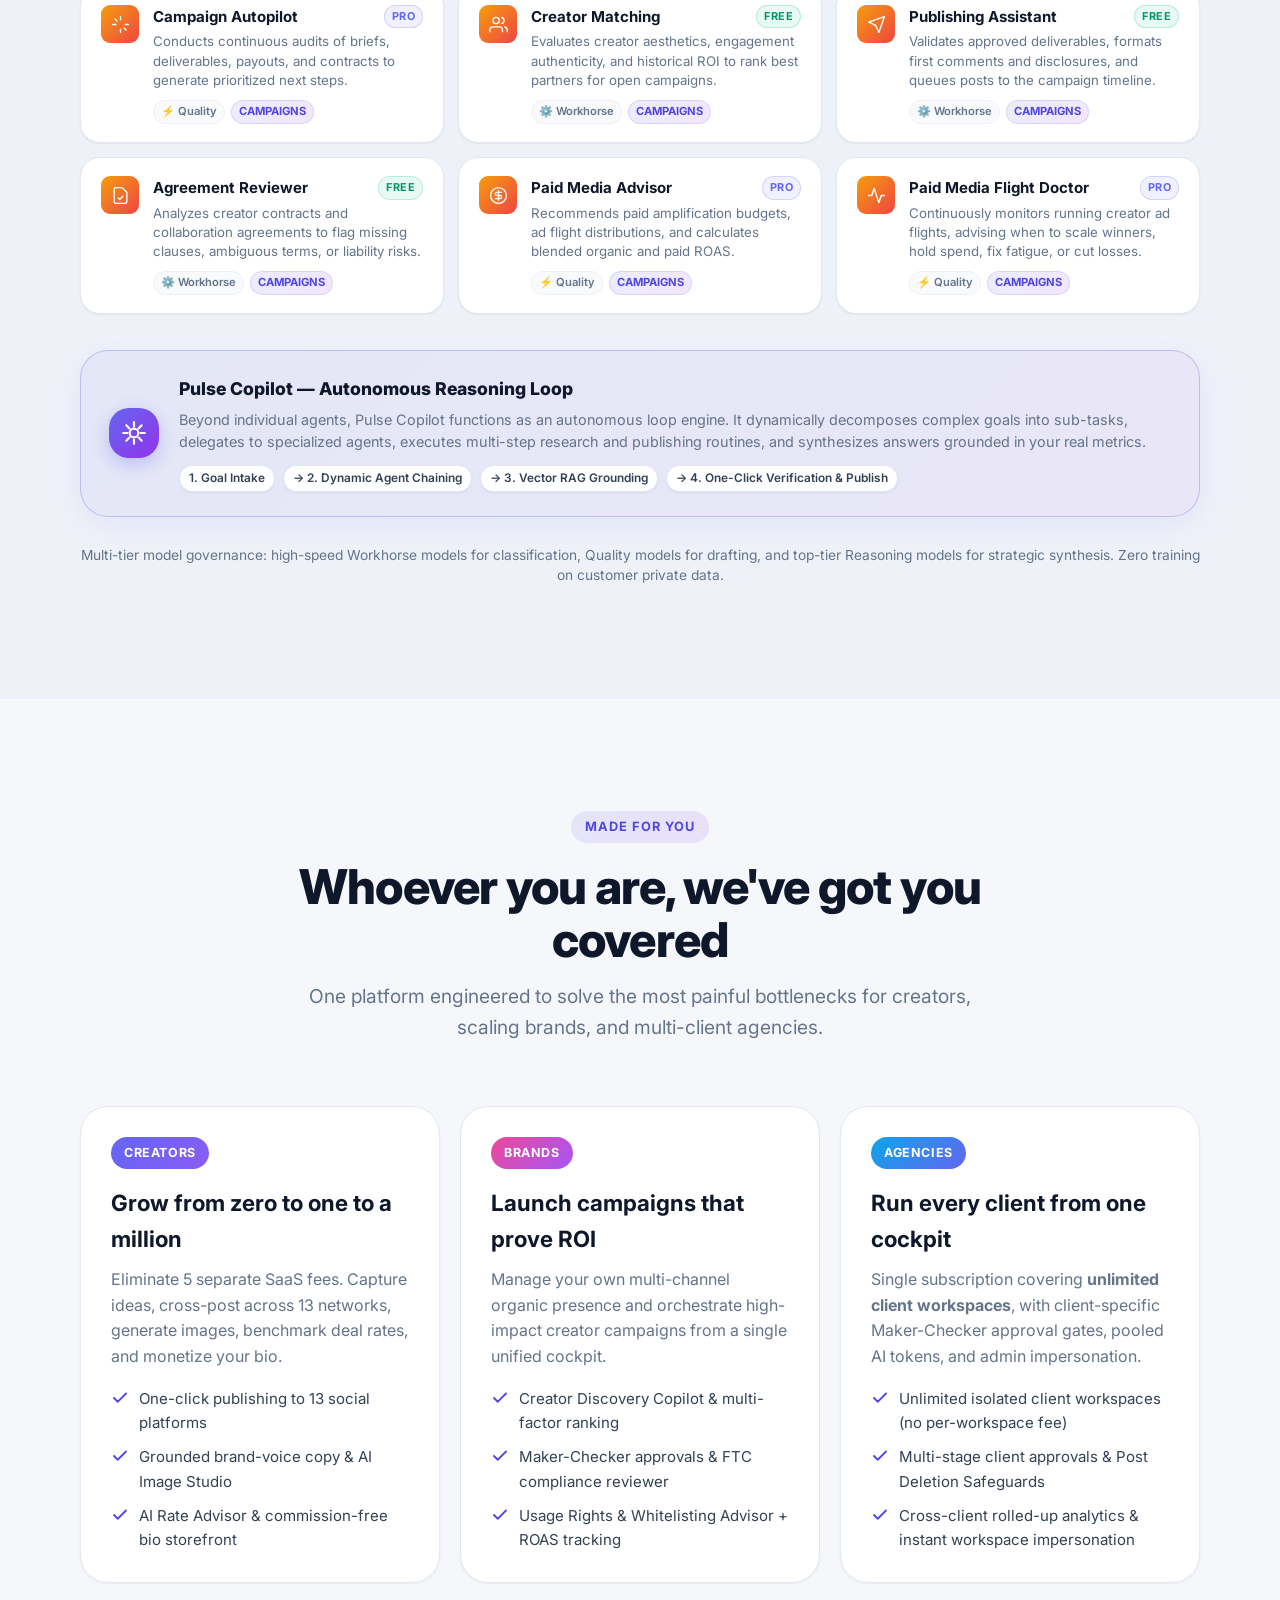
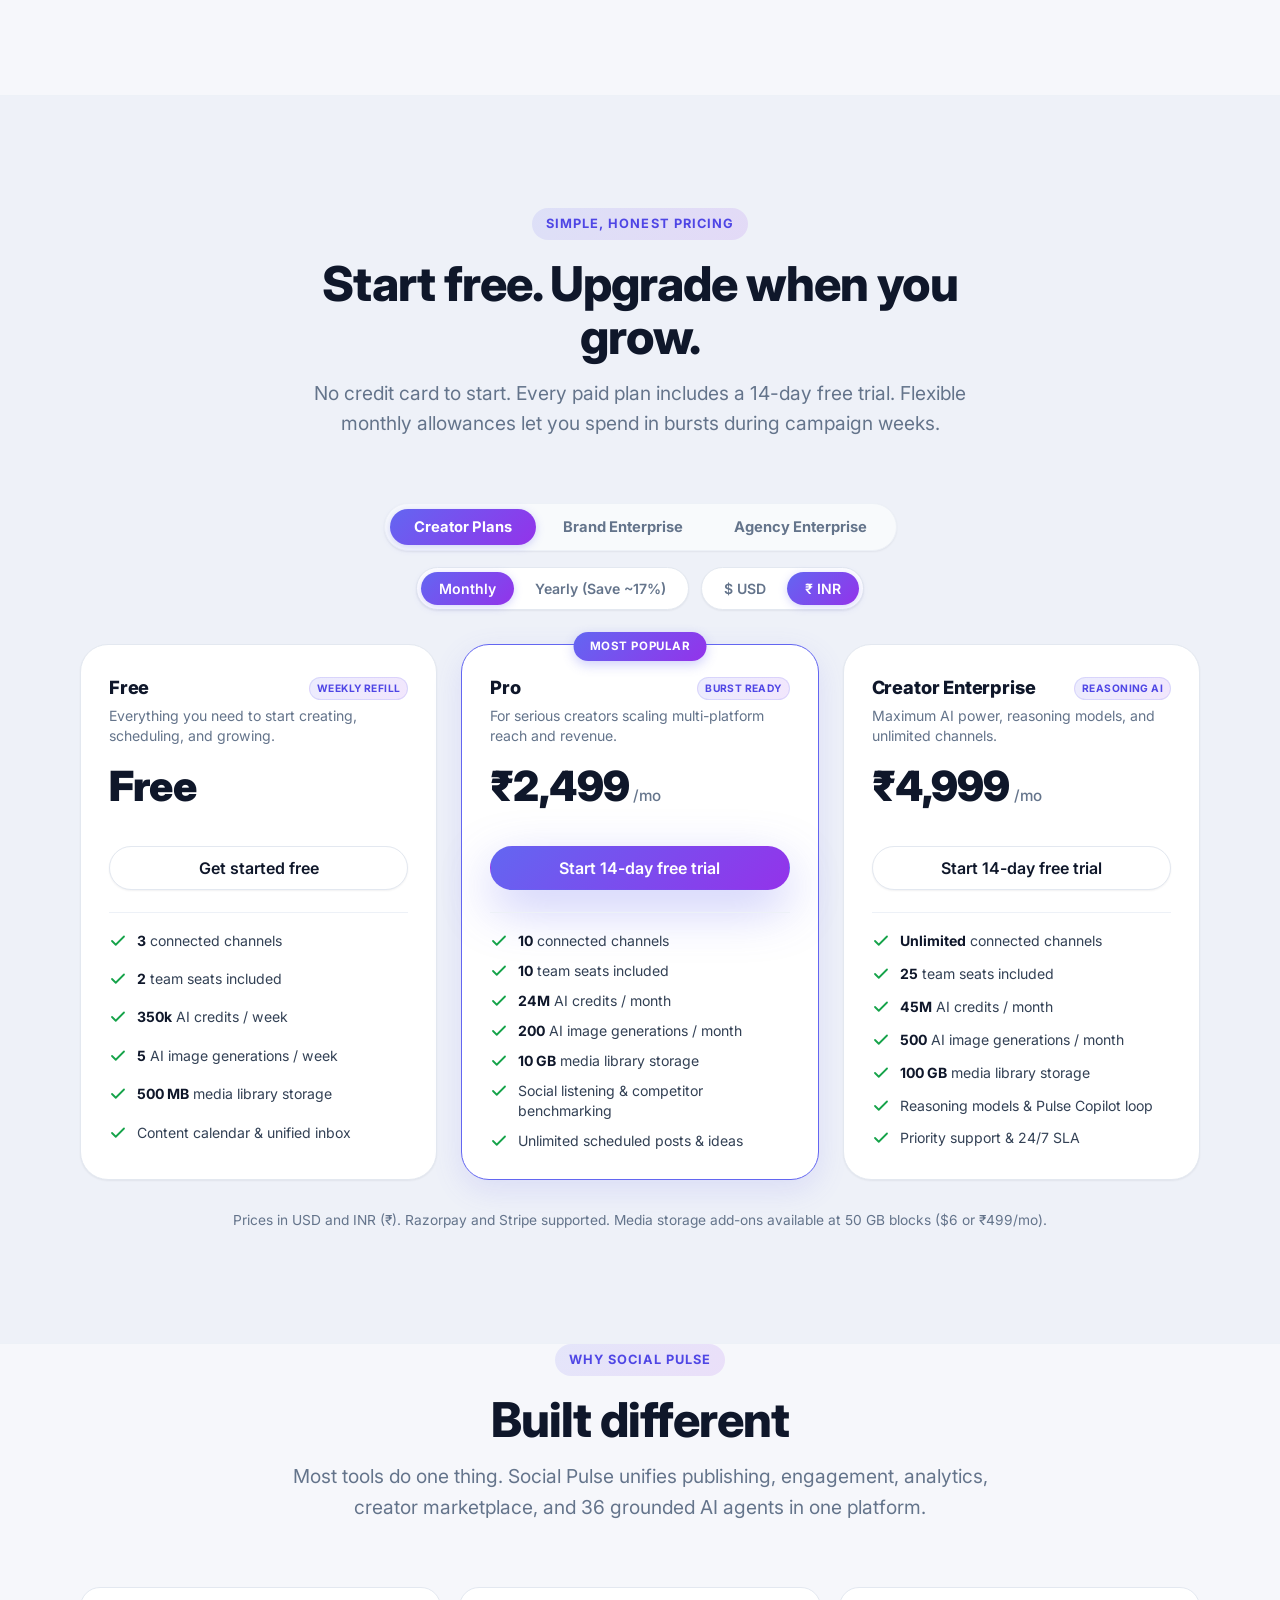
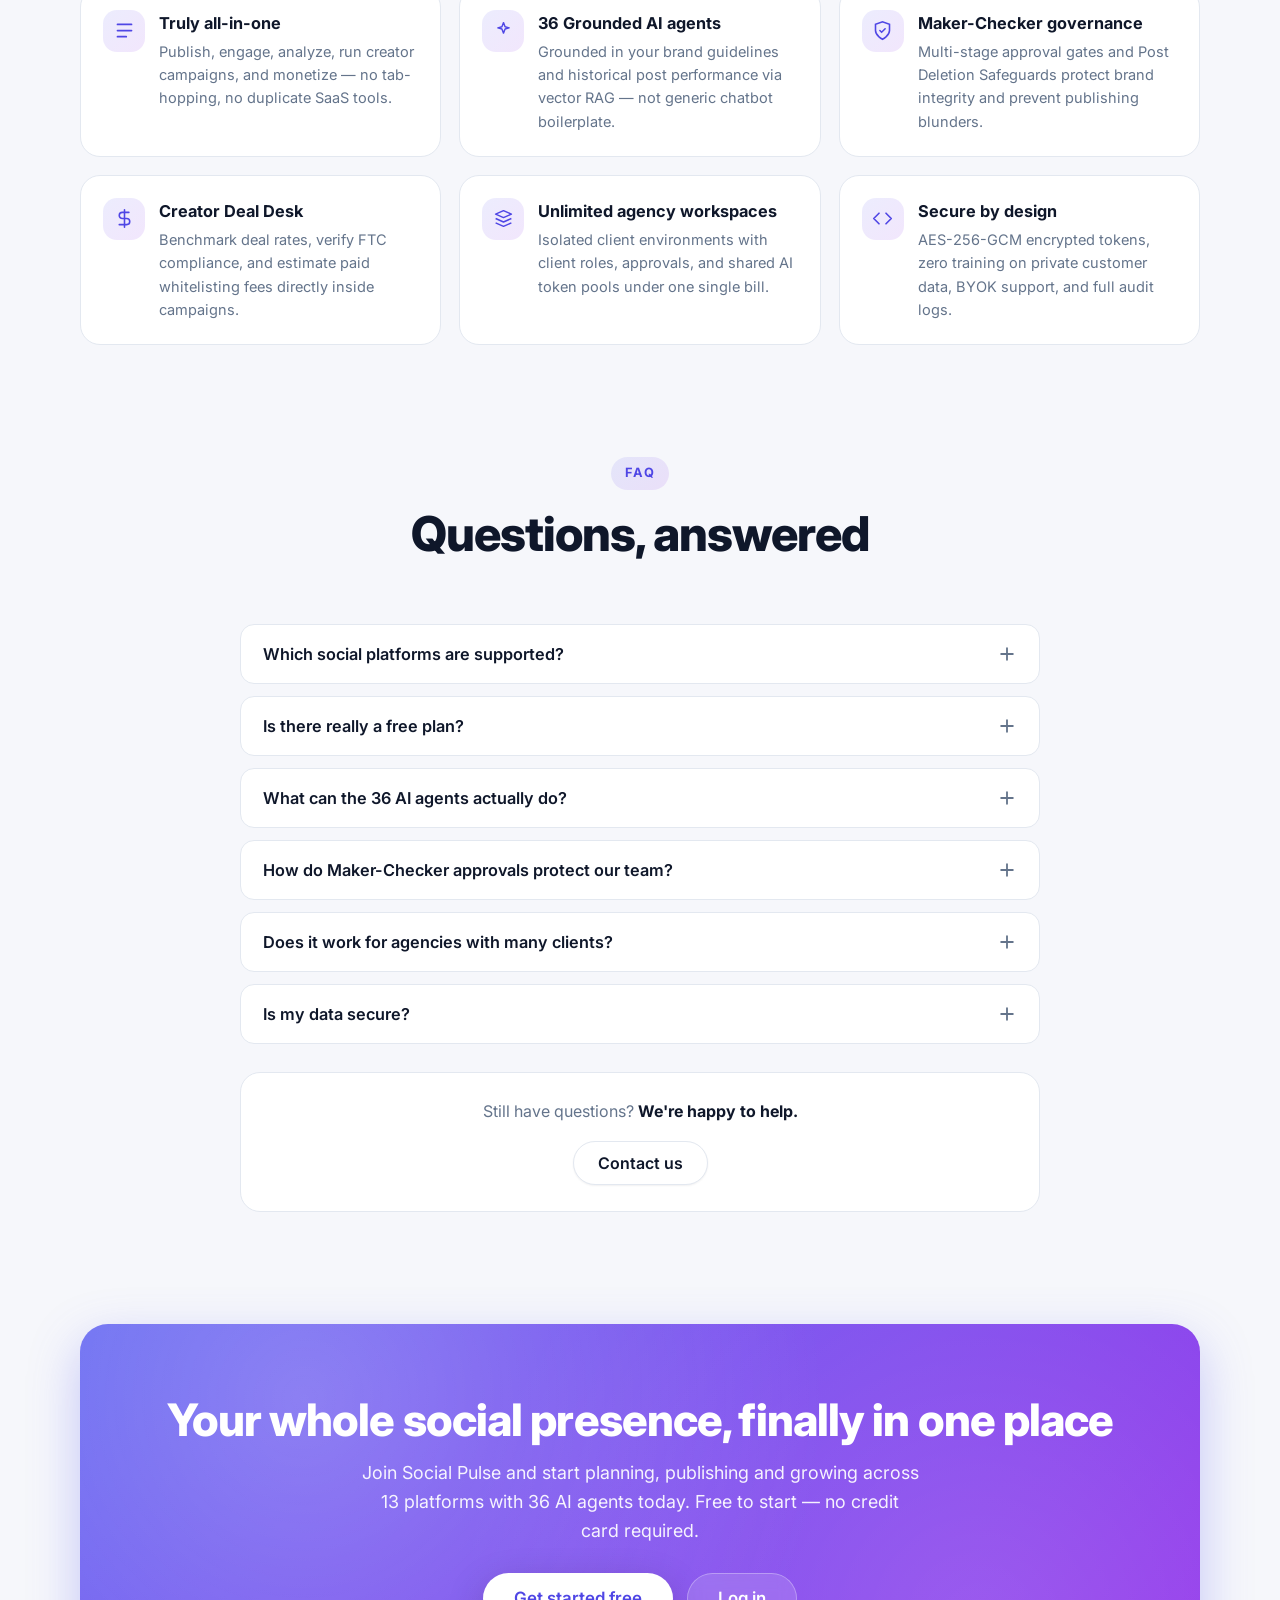
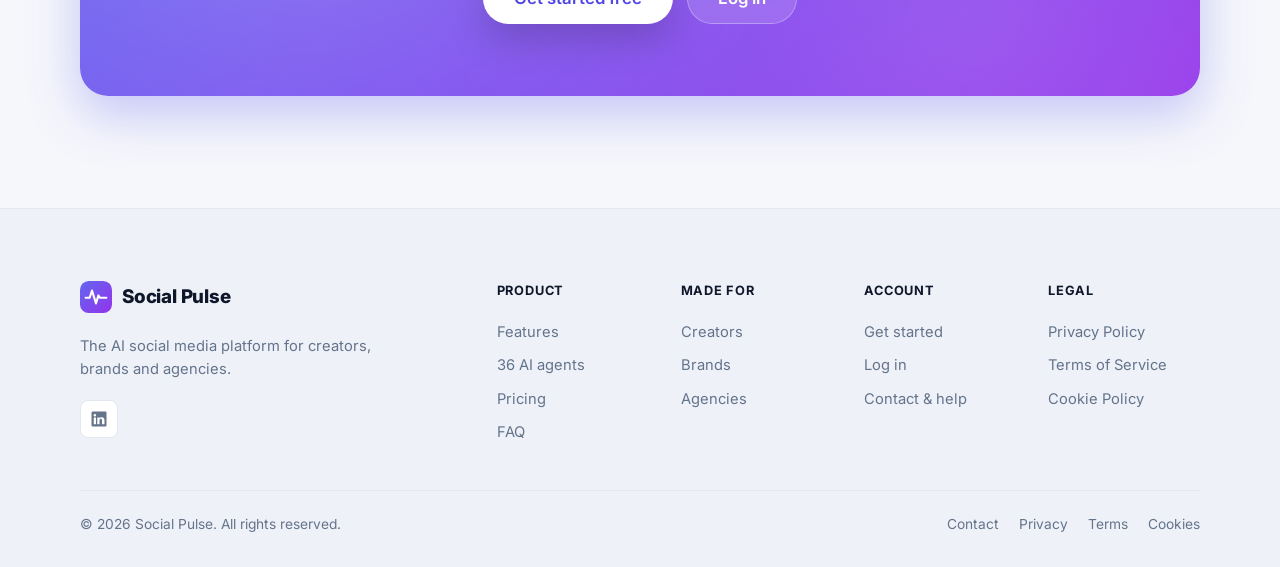
==== commit 205ac761: "fix" ====
--- a/index.html
+++ b/index.html
@@ -61,6 +61,9 @@
         "name": "Social Pulse",
         "url": "https://socialpulsecrm.com/",
         "logo": "https://socialpulsecrm.com/assets/favicon-512.png",
+        "sameAs": [
+          "https://www.linkedin.com/company/145291337/"
+        ],
         "contactPoint": [
           {
             "@type": "ContactPoint",
@@ -116,7 +119,7 @@
   <header class="nav" id="nav">
     <div class="container nav__inner">
       <a class="brand" href="/" aria-label="Social Pulse home">
-        <svg class="brand__mark" viewBox="0 0 40 40" fill="none" aria-hidden="true">
+        <svg class="brand__mark" width="32" height="32" viewBox="0 0 40 40" fill="none" aria-hidden="true">
           <rect width="40" height="40" rx="11" fill="url(#bg)" />
           <path d="M7 21h5l3-9 5 16 3-10 2 3h8" stroke="#fff" stroke-width="2.6" stroke-linecap="round" stroke-linejoin="round" />
           <defs>
@@ -1203,8 +1206,8 @@
           </div>
           
           <div class="ptoggle" role="tablist" aria-label="Currency selection">
-            <button type="button" id="currUsd" class="active" role="tab" aria-selected="true">$ USD</button>
-            <button type="button" id="currInr" role="tab" aria-selected="false">₹ INR</button>
+            <button type="button" id="currUsd" role="tab" aria-selected="false">$ USD</button>
+            <button type="button" id="currInr" class="active" role="tab" aria-selected="true">₹ INR</button>
           </div>
         </div>
 
@@ -1245,7 +1248,7 @@
             <div class="plan__price">
               <b class="price-val" 
                  data-usd-monthly="$29" data-usd-yearly="$290" 
-                 data-inr-monthly="₹2,499" data-inr-yearly="₹24,990">$29</b>
+                 data-inr-monthly="₹2,499" data-inr-yearly="₹24,990">₹2,499</b>
               <span class="price-period" data-monthly="/mo" data-yearly="/yr">/mo</span>
             </div>
             <div class="plan-monthly-eq" data-usd-yearly="That's just $24/mo" data-inr-yearly="That's just ₹2,082/mo">&nbsp;</div>
@@ -1271,7 +1274,7 @@
             <div class="plan__price">
               <b class="price-val" 
                  data-usd-monthly="$49" data-usd-yearly="$490" 
-                 data-inr-monthly="₹4,999" data-inr-yearly="₹49,990">$49</b>
+                 data-inr-monthly="₹4,999" data-inr-yearly="₹49,990">₹4,999</b>
               <span class="price-period" data-monthly="/mo" data-yearly="/yr">/mo</span>
             </div>
             <div class="plan-monthly-eq" data-usd-yearly="That's just $41/mo" data-inr-yearly="That's just ₹4,166/mo">&nbsp;</div>
@@ -1298,14 +1301,14 @@
             <div class="plan__price">
               <b class="price-val" 
                  data-usd-monthly="$89" data-usd-yearly="$890" 
-                 data-inr-monthly="₹6,999" data-inr-yearly="₹69,990">$89</b>
+                 data-inr-monthly="₹6,999" data-inr-yearly="₹69,990">₹6,999</b>
               <span class="price-period" data-monthly="/mo" data-yearly="/yr">/mo</span>
             </div>
             <div class="plan-monthly-eq" data-usd-yearly="That's just $74/mo" data-inr-yearly="That's just ₹5,833/mo">&nbsp;</div>
             <a class="btn btn-primary" href="https://app.socialpulsecrm.com/register">Start 14-day free trial</a>
             <ul class="plan__feats">
               <li><svg viewBox="0 0 24 24" fill="none"><path d="M20 6 9 17l-5-5" stroke="currentColor" stroke-width="2.4" stroke-linecap="round" stroke-linejoin="round"/></svg> <span><b>Unlimited</b> connected channels</span></li>
-              <li><svg viewBox="0 0 24 24" fill="none"><path d="M20 6 9 17l-5-5" stroke="currentColor" stroke-width="2.4" stroke-linecap="round" stroke-linejoin="round"/></svg> <span class="seat-text" data-usd-monthly="4 seats included · $14 / extra seat" data-usd-yearly="4 seats included · $140 / extra seat / yr" data-inr-monthly="4 seats included · ₹1,100 / extra seat" data-inr-yearly="4 seats included · ₹11,000 / extra seat / yr">4 seats included · $14 / extra seat</span></li>
+              <li><svg viewBox="0 0 24 24" fill="none"><path d="M20 6 9 17l-5-5" stroke="currentColor" stroke-width="2.4" stroke-linecap="round" stroke-linejoin="round"/></svg> <span class="seat-text" data-usd-monthly="4 seats included · $14 / extra seat" data-usd-yearly="4 seats included · $140 / extra seat / yr" data-inr-monthly="4 seats included · ₹1,100 / extra seat" data-inr-yearly="4 seats included · ₹11,000 / extra seat / yr">4 seats included · ₹1,100 / extra seat</span></li>
               <li><svg viewBox="0 0 24 24" fill="none"><path d="M20 6 9 17l-5-5" stroke="currentColor" stroke-width="2.4" stroke-linecap="round" stroke-linejoin="round"/></svg> <span><b>81M</b> pooled AI credits / month</span></li>
               <li><svg viewBox="0 0 24 24" fill="none"><path d="M20 6 9 17l-5-5" stroke="currentColor" stroke-width="2.4" stroke-linecap="round" stroke-linejoin="round"/></svg> <span><b>800</b> AI image generations / month</span></li>
               <li><svg viewBox="0 0 24 24" fill="none"><path d="M20 6 9 17l-5-5" stroke="currentColor" stroke-width="2.4" stroke-linecap="round" stroke-linejoin="round"/></svg> <span><b>200 GB</b> media library storage</span></li>
@@ -1325,7 +1328,7 @@
             <div class="plan__price">
               <b class="price-val" 
                  data-usd-monthly="$89" data-usd-yearly="$890" 
-                 data-inr-monthly="₹6,999" data-inr-yearly="₹69,990">$89</b>
+                 data-inr-monthly="₹6,999" data-inr-yearly="₹69,990">₹6,999</b>
               <span class="price-period" data-monthly="/mo" data-yearly="/yr">/mo</span>
             </div>
             <div class="plan-monthly-eq" data-usd-yearly="That's just $74/mo" data-inr-yearly="That's just ₹5,833/mo">&nbsp;</div>
@@ -1333,7 +1336,7 @@
             <ul class="plan__feats">
               <li><svg viewBox="0 0 24 24" fill="none"><path d="M20 6 9 17l-5-5" stroke="currentColor" stroke-width="2.4" stroke-linecap="round" stroke-linejoin="round"/></svg> <span><b>Unlimited client workspaces</b> under one subscription</span></li>
               <li><svg viewBox="0 0 24 24" fill="none"><path d="M20 6 9 17l-5-5" stroke="currentColor" stroke-width="2.4" stroke-linecap="round" stroke-linejoin="round"/></svg> <span><b>Unlimited</b> connected channels across all clients</span></li>
-              <li><svg viewBox="0 0 24 24" fill="none"><path d="M20 6 9 17l-5-5" stroke="currentColor" stroke-width="2.4" stroke-linecap="round" stroke-linejoin="round"/></svg> <span class="seat-text" data-usd-monthly="4 agency seats · $14 / extra seat" data-usd-yearly="4 agency seats · $140 / extra seat / yr" data-inr-monthly="4 agency seats · ₹1,100 / extra seat" data-inr-yearly="4 agency seats · ₹11,000 / extra seat / yr">4 agency seats · $14 / extra seat</span></li>
+              <li><svg viewBox="0 0 24 24" fill="none"><path d="M20 6 9 17l-5-5" stroke="currentColor" stroke-width="2.4" stroke-linecap="round" stroke-linejoin="round"/></svg> <span class="seat-text" data-usd-monthly="4 agency seats · $14 / extra seat" data-usd-yearly="4 agency seats · $140 / extra seat / yr" data-inr-monthly="4 agency seats · ₹1,100 / extra seat" data-inr-yearly="4 agency seats · ₹11,000 / extra seat / yr">4 agency seats · ₹1,100 / extra seat</span></li>
               <li><svg viewBox="0 0 24 24" fill="none"><path d="M20 6 9 17l-5-5" stroke="currentColor" stroke-width="2.4" stroke-linecap="round" stroke-linejoin="round"/></svg> <span><b>81M</b> agency-wide pooled AI credits / month</span></li>
               <li><svg viewBox="0 0 24 24" fill="none"><path d="M20 6 9 17l-5-5" stroke="currentColor" stroke-width="2.4" stroke-linecap="round" stroke-linejoin="round"/></svg> <span><b>800</b> AI image generations / month</span></li>
               <li><svg viewBox="0 0 24 24" fill="none"><path d="M20 6 9 17l-5-5" stroke="currentColor" stroke-width="2.4" stroke-linecap="round" stroke-linejoin="round"/></svg> <span><b>200 GB</b> media library storage</span></li>
@@ -1426,7 +1429,7 @@
       <div class="footer__grid">
         <div class="footer__brand">
           <a class="brand" href="/" aria-label="Social Pulse home">
-            <svg class="brand__mark" viewBox="0 0 40 40" fill="none" aria-hidden="true">
+            <svg class="brand__mark" width="32" height="32" viewBox="0 0 40 40" fill="none" aria-hidden="true">
               <rect width="40" height="40" rx="11" fill="url(#bg2)" />
               <path d="M7 21h5l3-9 5 16 3-10 2 3h8" stroke="#fff" stroke-width="2.6" stroke-linecap="round" stroke-linejoin="round" />
               <defs><linearGradient id="bg2" x1="0" y1="0" x2="40" y2="40" gradientUnits="userSpaceOnUse"><stop stop-color="#6366f1" /><stop offset="1" stop-color="#9333ea" /></linearGradient></defs>
@@ -1435,17 +1438,8 @@
           </a>
           <p>The AI social media platform for creators, brands and agencies.</p>
           <div class="footer__social">
-            <a href="https://x.com/socialpulsecrm" target="_blank" rel="noopener noreferrer" aria-label="X (Twitter)">
-              <svg viewBox="0 0 24 24" fill="currentColor"><path d="M18.244 2.25h3.308l-7.227 8.26 8.502 11.24H16.17l-5.214-6.817L4.99 21.75H1.68l7.73-8.835L1.254 2.25H8.08l4.713 6.231zm-1.161 17.52h1.833L7.084 4.126H5.117z"/></svg>
-            </a>
-            <a href="https://linkedin.com/company/socialpulsecrm" target="_blank" rel="noopener noreferrer" aria-label="LinkedIn">
+            <a href="https://www.linkedin.com/company/145291337/" target="_blank" rel="noopener noreferrer" aria-label="LinkedIn">
               <svg viewBox="0 0 24 24" fill="currentColor"><path d="M20.5 2h-17A1.5 1.5 0 0 0 2 3.5v17A1.5 1.5 0 0 0 3.5 22h17a1.5 1.5 0 0 0 1.5-1.5v-17A1.5 1.5 0 0 0 20.5 2ZM8 19H5v-9h3v9Zm-1.5-10.3a1.75 1.75 0 1 1 0-3.5 1.75 1.75 0 0 1 0 3.5ZM19 19h-3v-4.7c0-1.1 0-2.5-1.5-2.5s-1.8 1.2-1.8 2.5V19h-3v-9h3v1.2c.4-.7 1.4-1.5 2.9-1.5 3.1 0 3.7 2 3.7 4.7V19Z"/></svg>
-            </a>
-            <a href="https://youtube.com/@socialpulsecrm" target="_blank" rel="noopener noreferrer" aria-label="YouTube">
-              <svg viewBox="0 0 24 24" fill="currentColor"><path d="M23.498 6.186a3.016 3.016 0 0 0-2.122-2.136C19.505 3.545 12 3.545 12 3.545s-7.505 0-9.377.505A3.017 3.017 0 0 0 .502 6.186C0 8.07 0 12 0 12s0 3.93.502 5.814a3.016 3.016 0 0 0 2.122 2.136c1.871.505 9.376.505 9.376.505s7.505 0 9.377-.505a3.015 3.015 0 0 0 2.122-2.136C24 15.93 24 12 24 12s0-3.93-.502-5.814zM9.545 15.568V8.432L15.818 12l-6.273 3.568z"/></svg>
-            </a>
-            <a href="https://github.com/socialpulsecrm" target="_blank" rel="noopener noreferrer" aria-label="GitHub">
-              <svg viewBox="0 0 24 24" fill="currentColor"><path fill-rule="evenodd" clip-rule="evenodd" d="M12 2C6.477 2 2 6.484 2 12.017c0 4.425 2.865 8.18 6.839 9.504.5.092.682-.217.682-.483 0-.237-.008-.868-.013-1.703-2.782.605-3.369-1.343-3.369-1.343-.454-1.158-1.11-1.466-1.11-1.466-.908-.62.069-.608.069-.608 1.003.07 1.53 1.032 1.53 1.032.892 1.53 2.341 1.088 2.91.832.092-.647.35-1.088.636-1.338-2.22-.253-4.555-1.113-4.555-4.951 0-1.093.39-1.988 1.029-2.688-.103-.253-.446-1.272.098-2.65 0 0 .84-.27 2.75 1.026A9.564 9.564 0 0112 6.844c.85.004 1.705.115 2.504.337 1.909-1.296 2.747-1.027 2.747-1.027.546 1.379.202 2.398.1 2.651.64.7 1.028 1.595 1.028 2.688 0 3.848-2.339 4.695-4.566 4.943.359.309.678.92.678 1.855 0 1.338-.012 2.419-.012 2.747 0 .268.18.58.688.482A10.019 10.019 0 0022 12.017C22 6.484 17.522 2 12 2z"/></svg>
             </a>
           </div>
         </div>
--- a/css/base.css
+++ b/css/base.css
@@ -47,6 +47,29 @@
 a {
   color: var(--brand-600);
   text-decoration: none;
+}
+
+/* ---------- Brand logo & mark (shared across all headers & footers) ---------- */
+.brand {
+  display: inline-flex;
+  align-items: center;
+  gap: 10px;
+  font-weight: 800;
+  font-size: 1.18rem;
+  color: var(--ink);
+  letter-spacing: -0.01em;
+  text-decoration: none;
+  line-height: 1;
+}
+
+.brand:hover {
+  color: var(--ink);
+}
+
+.brand__mark {
+  width: 32px;
+  height: 32px;
+  flex: none;
 }
 
 button {
